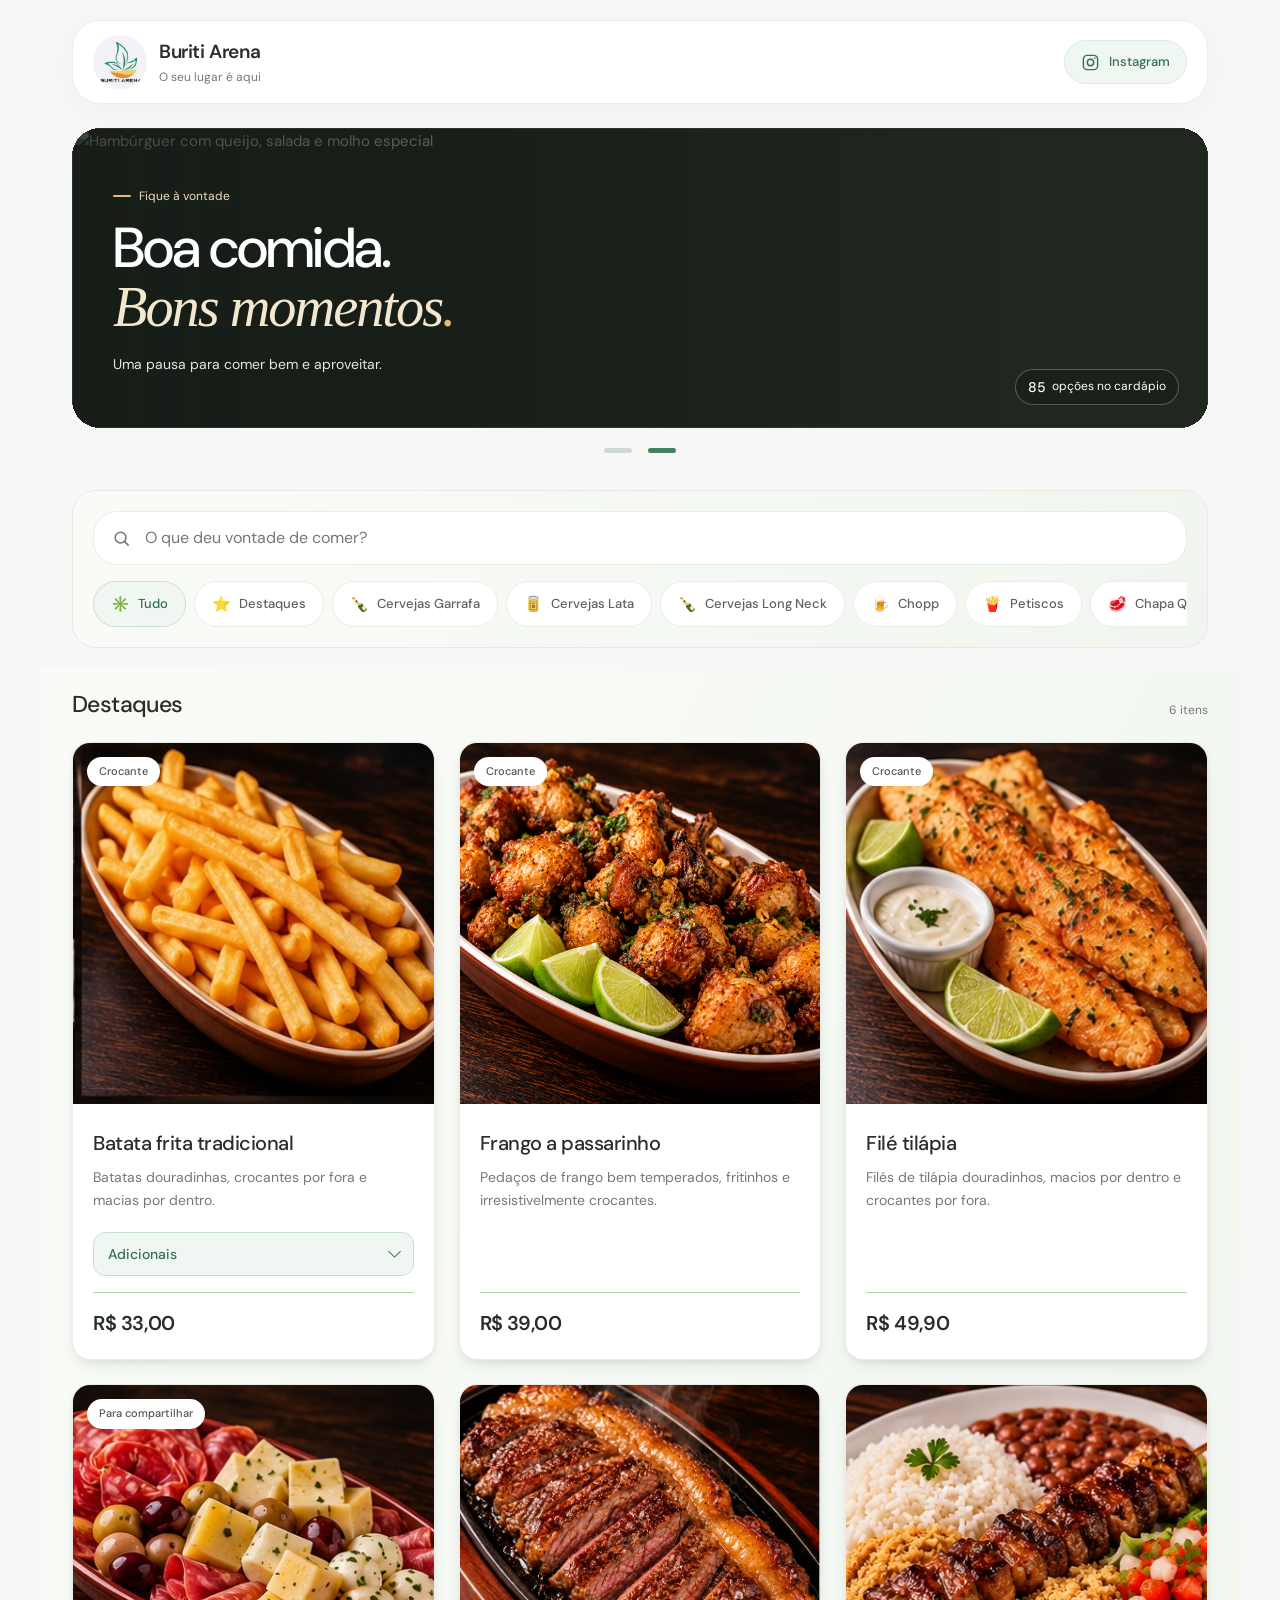
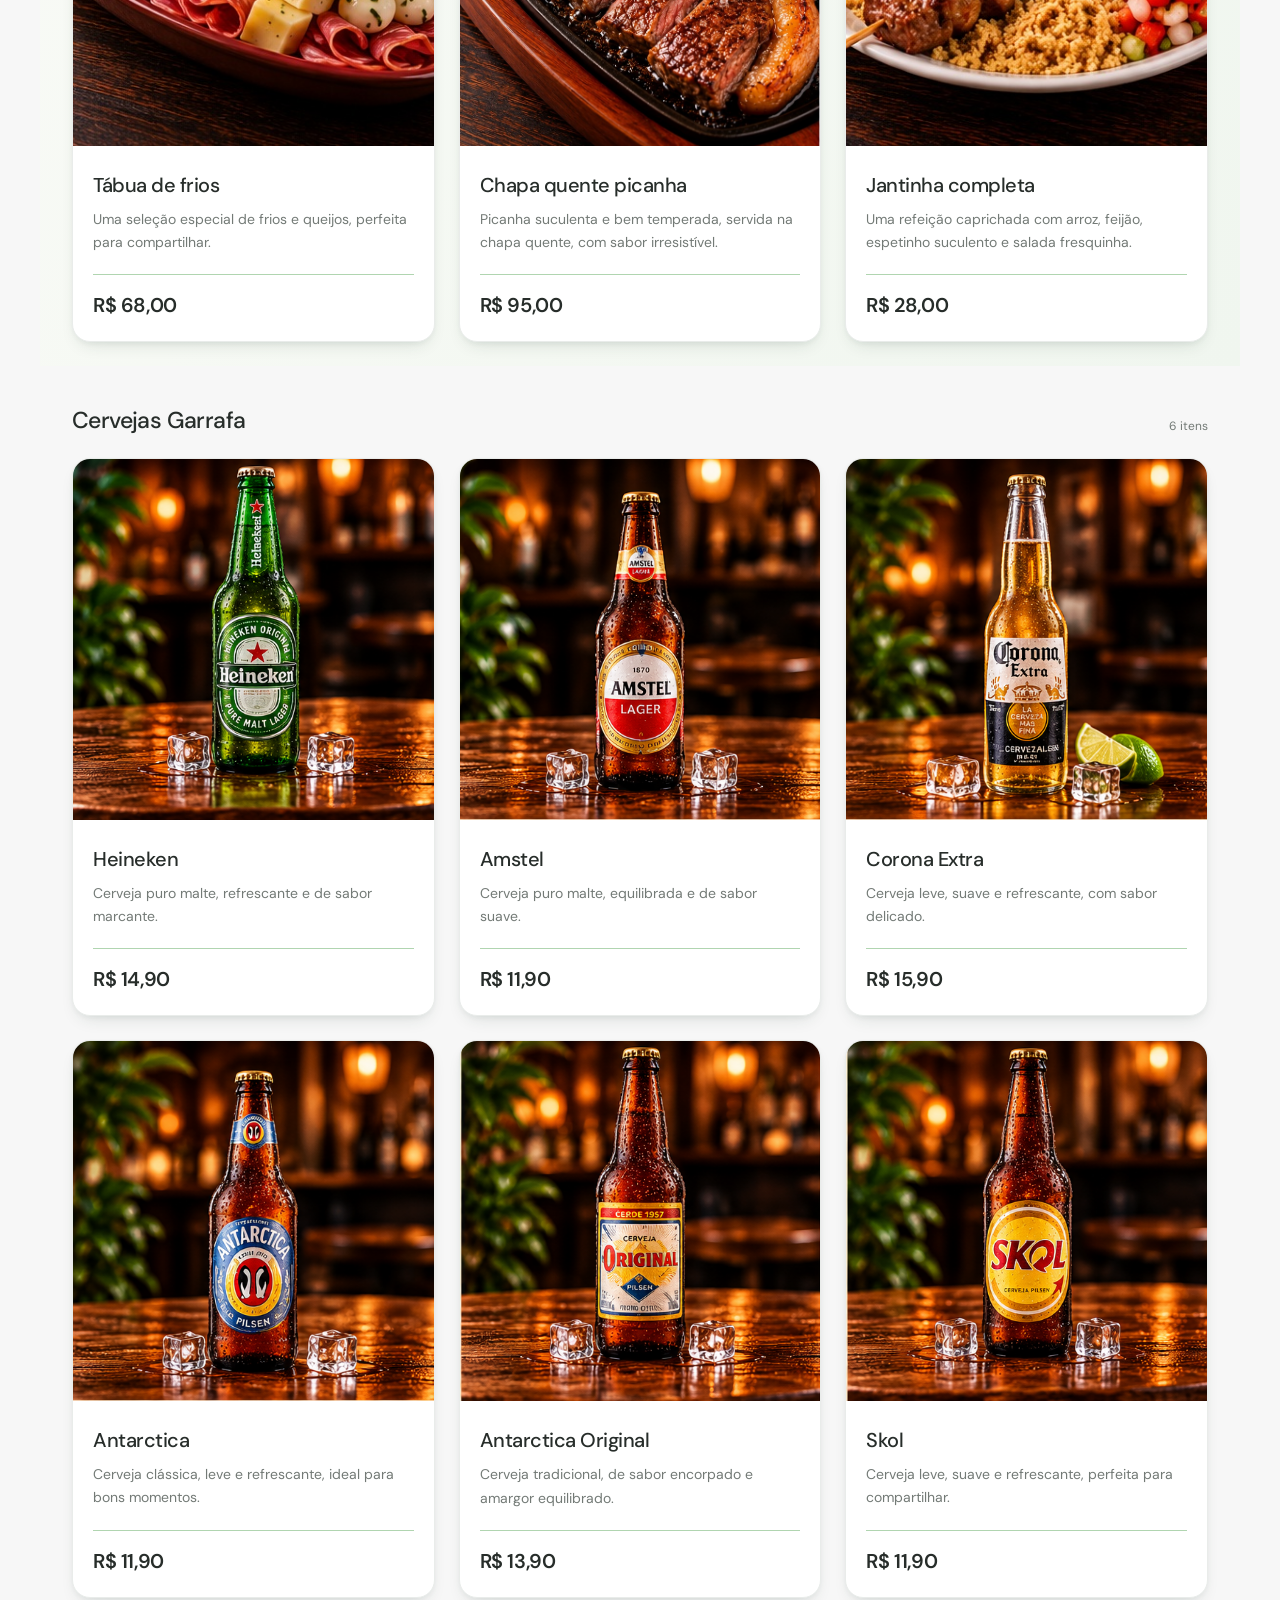
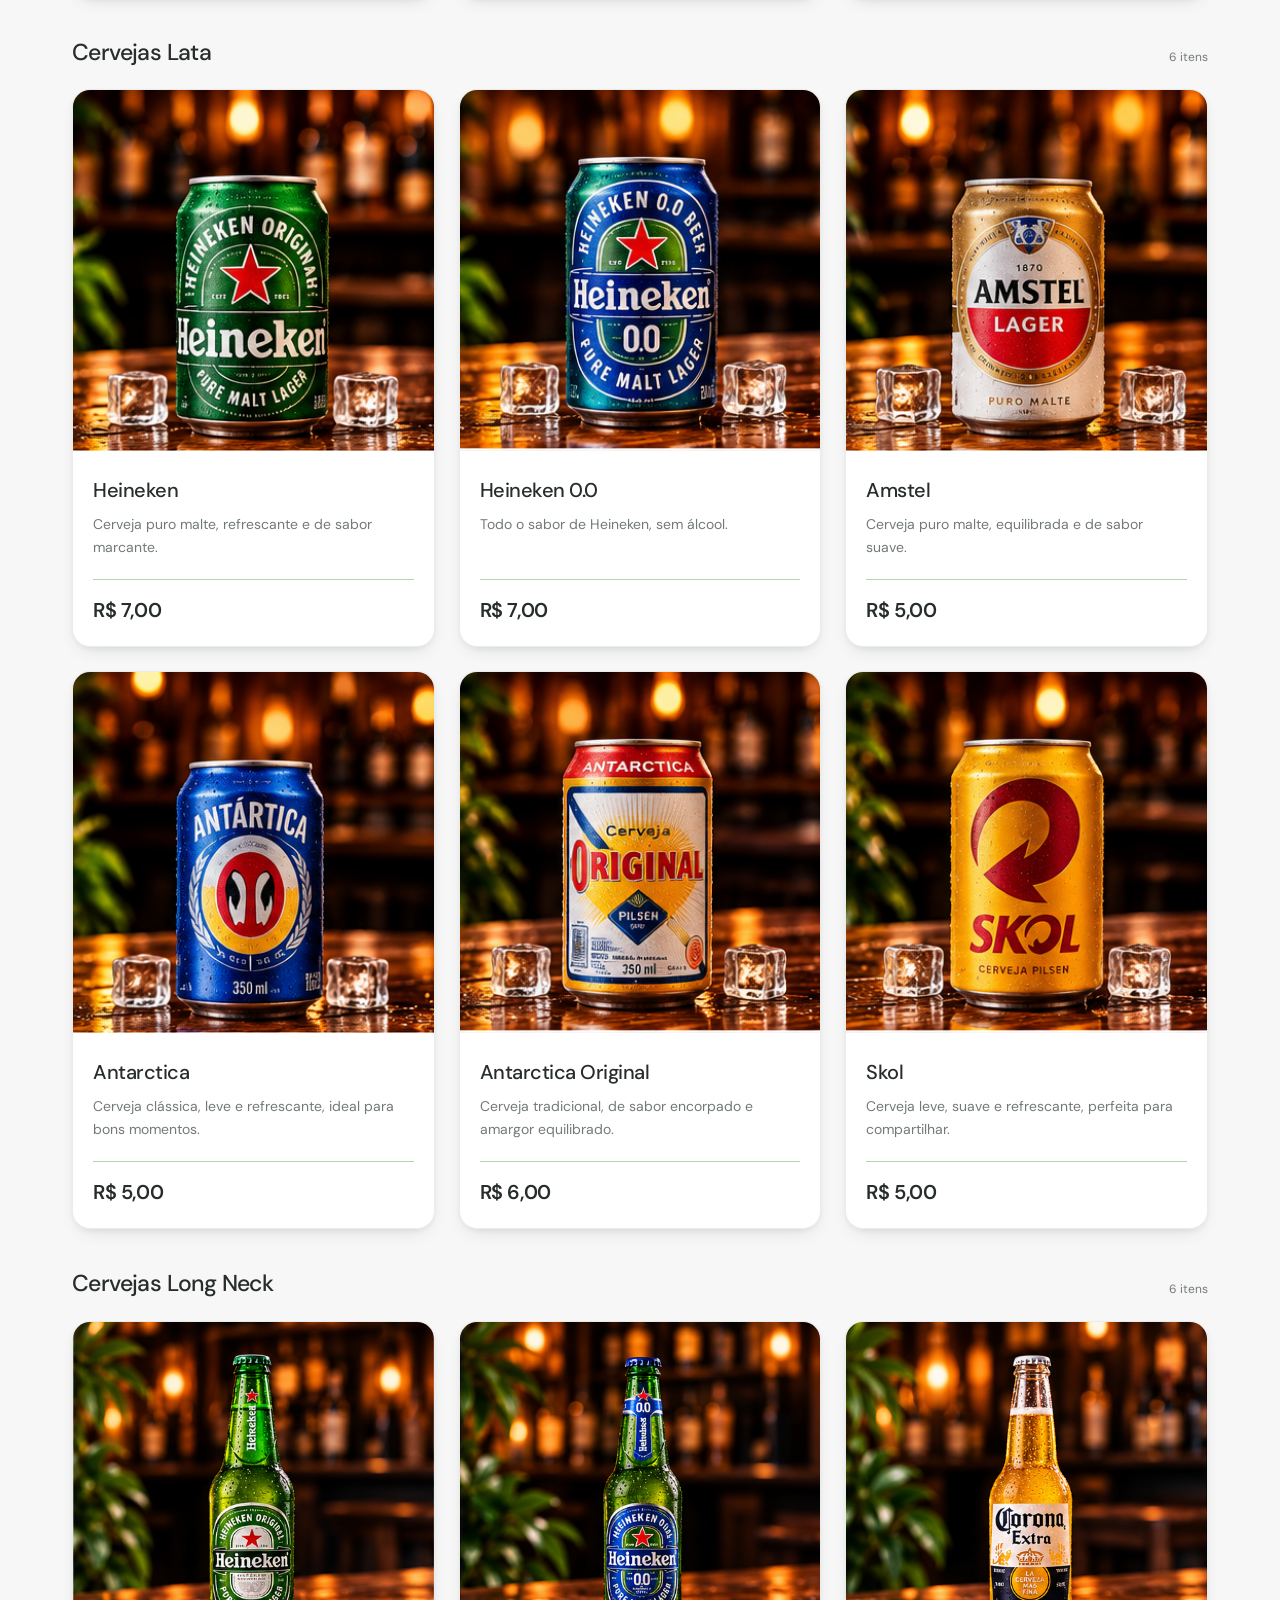
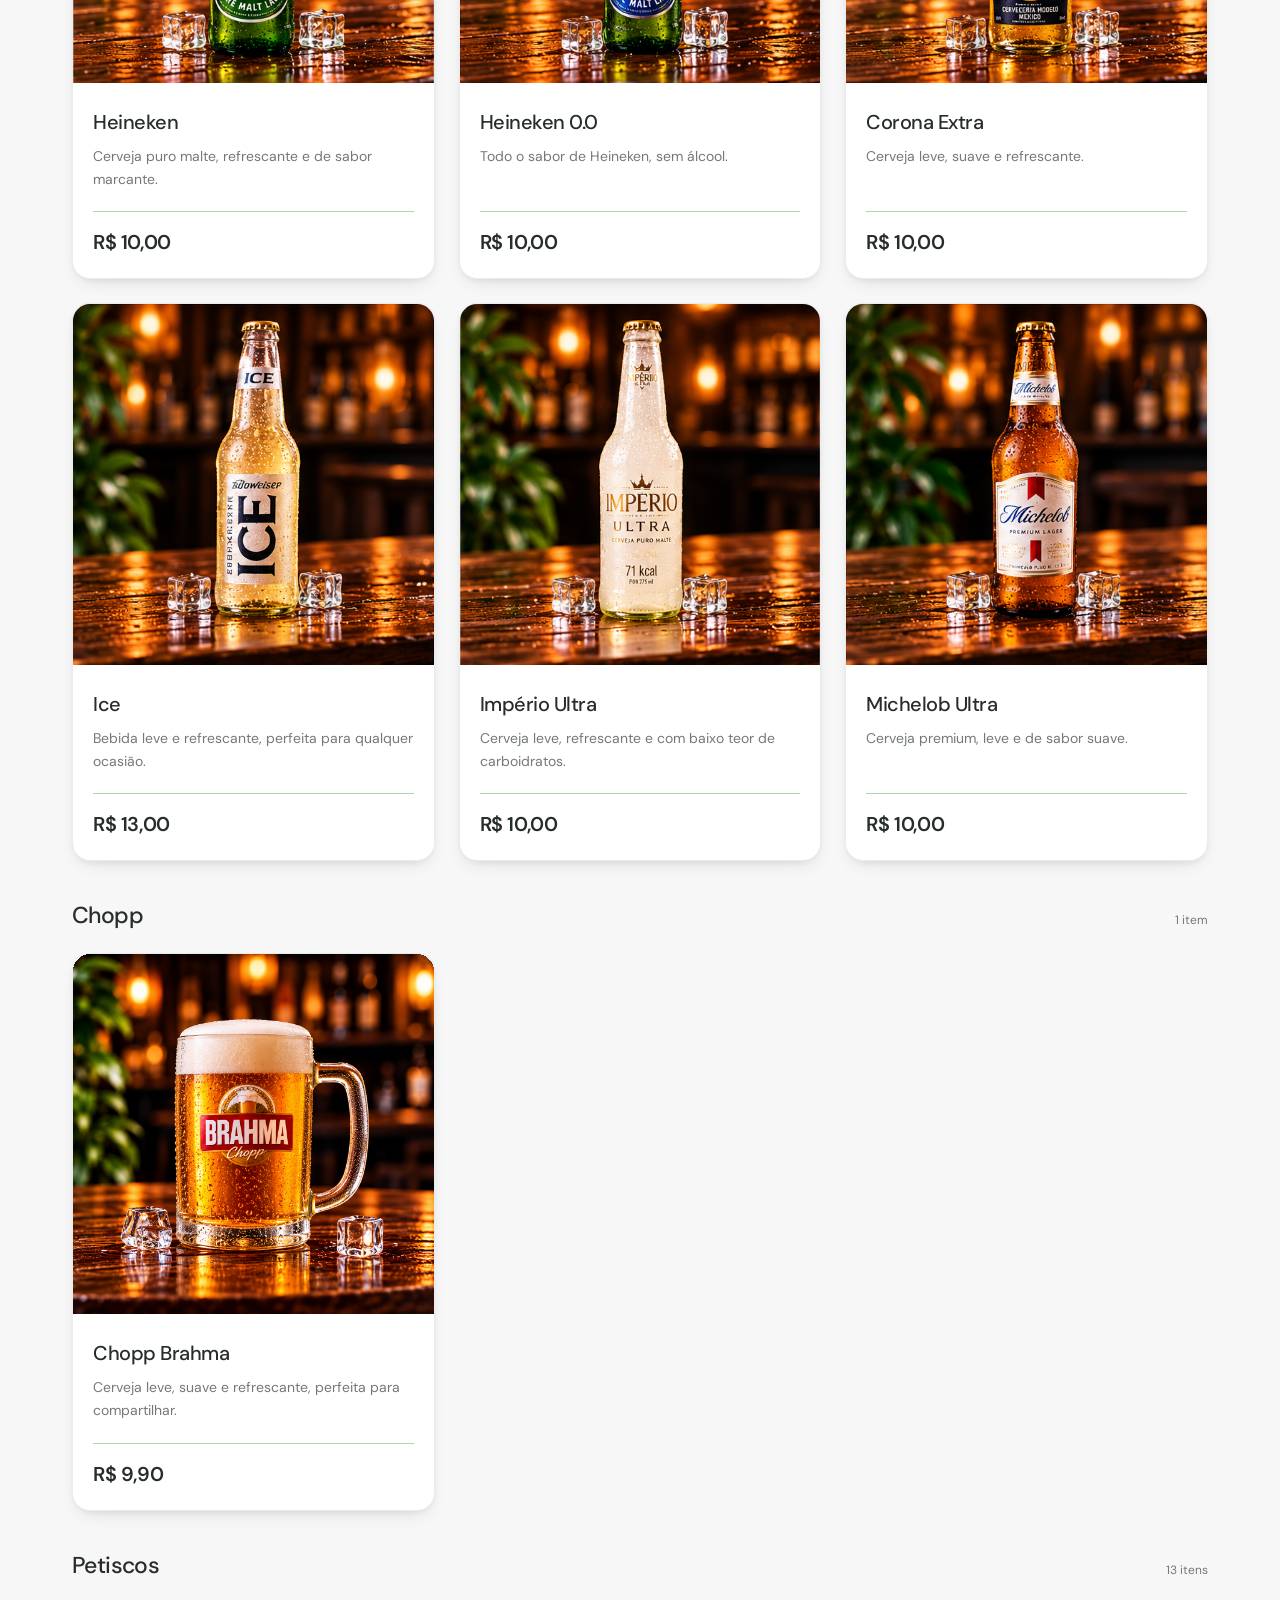
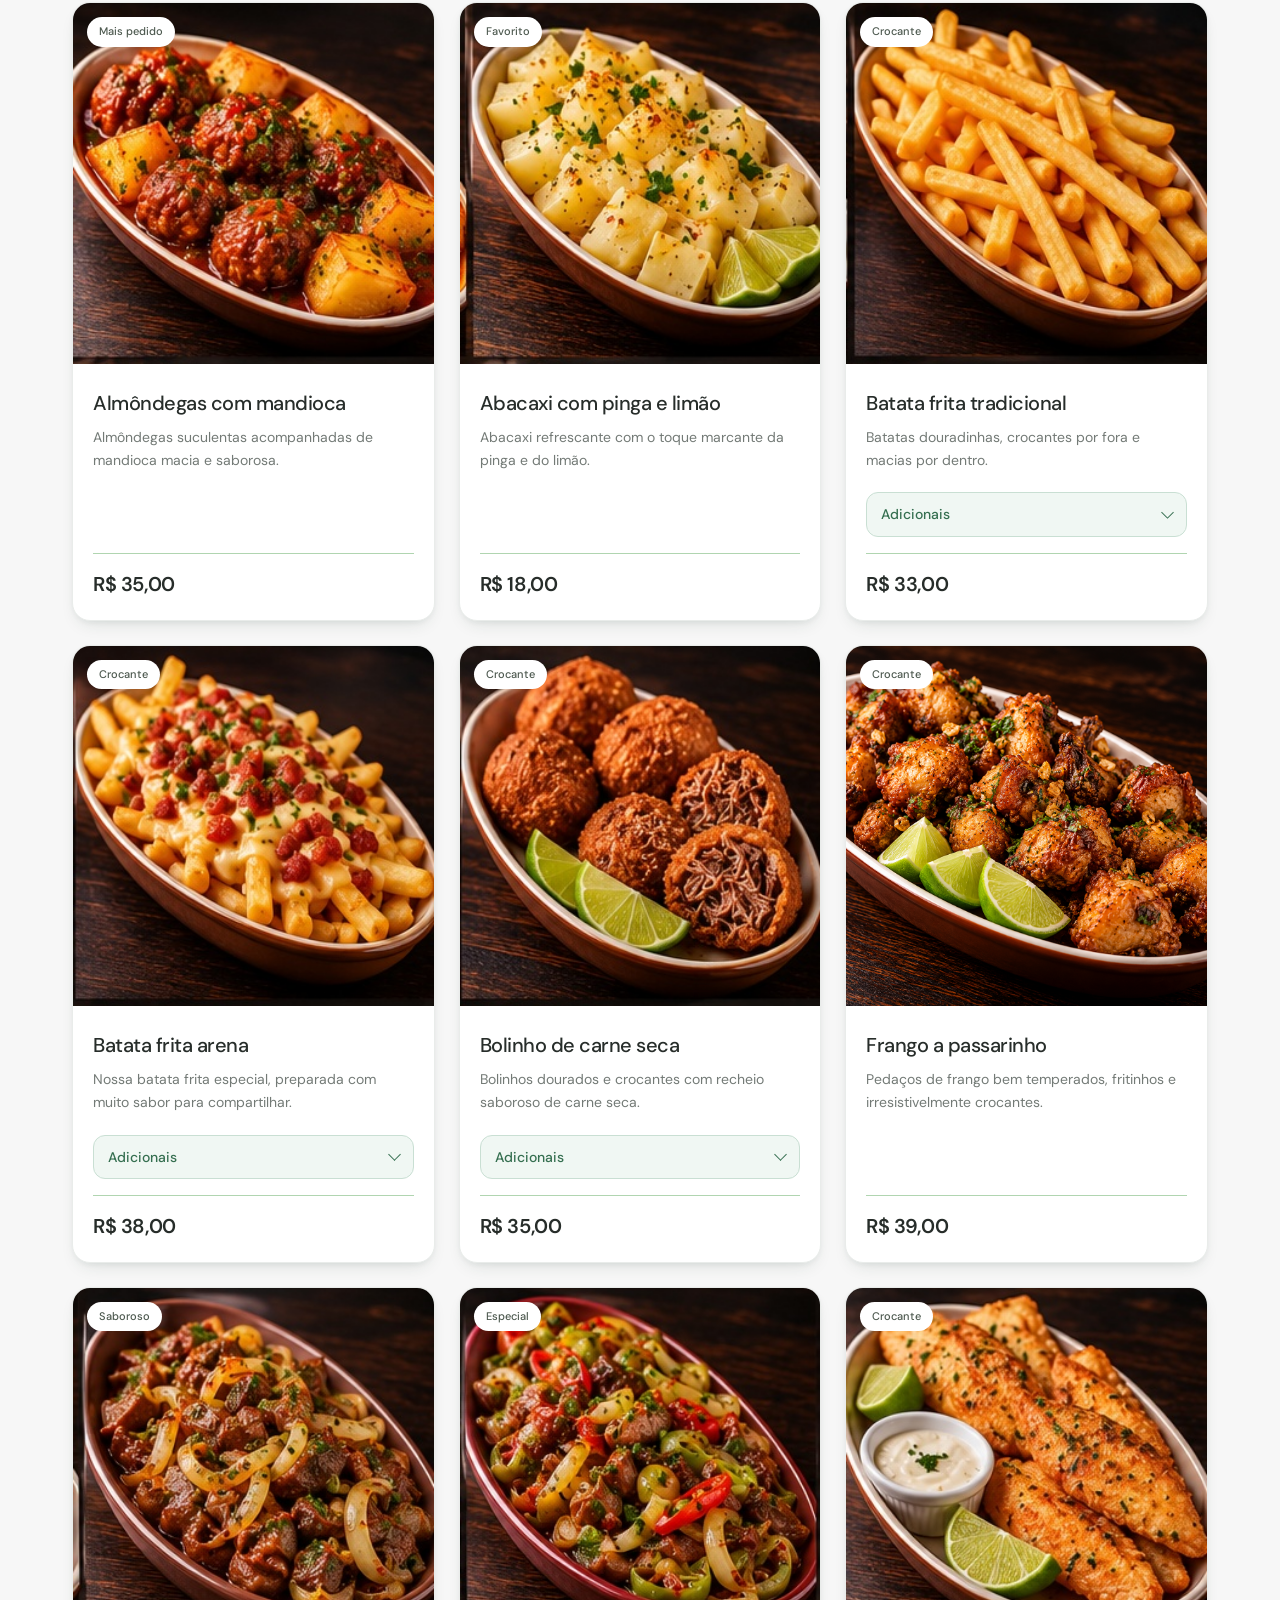
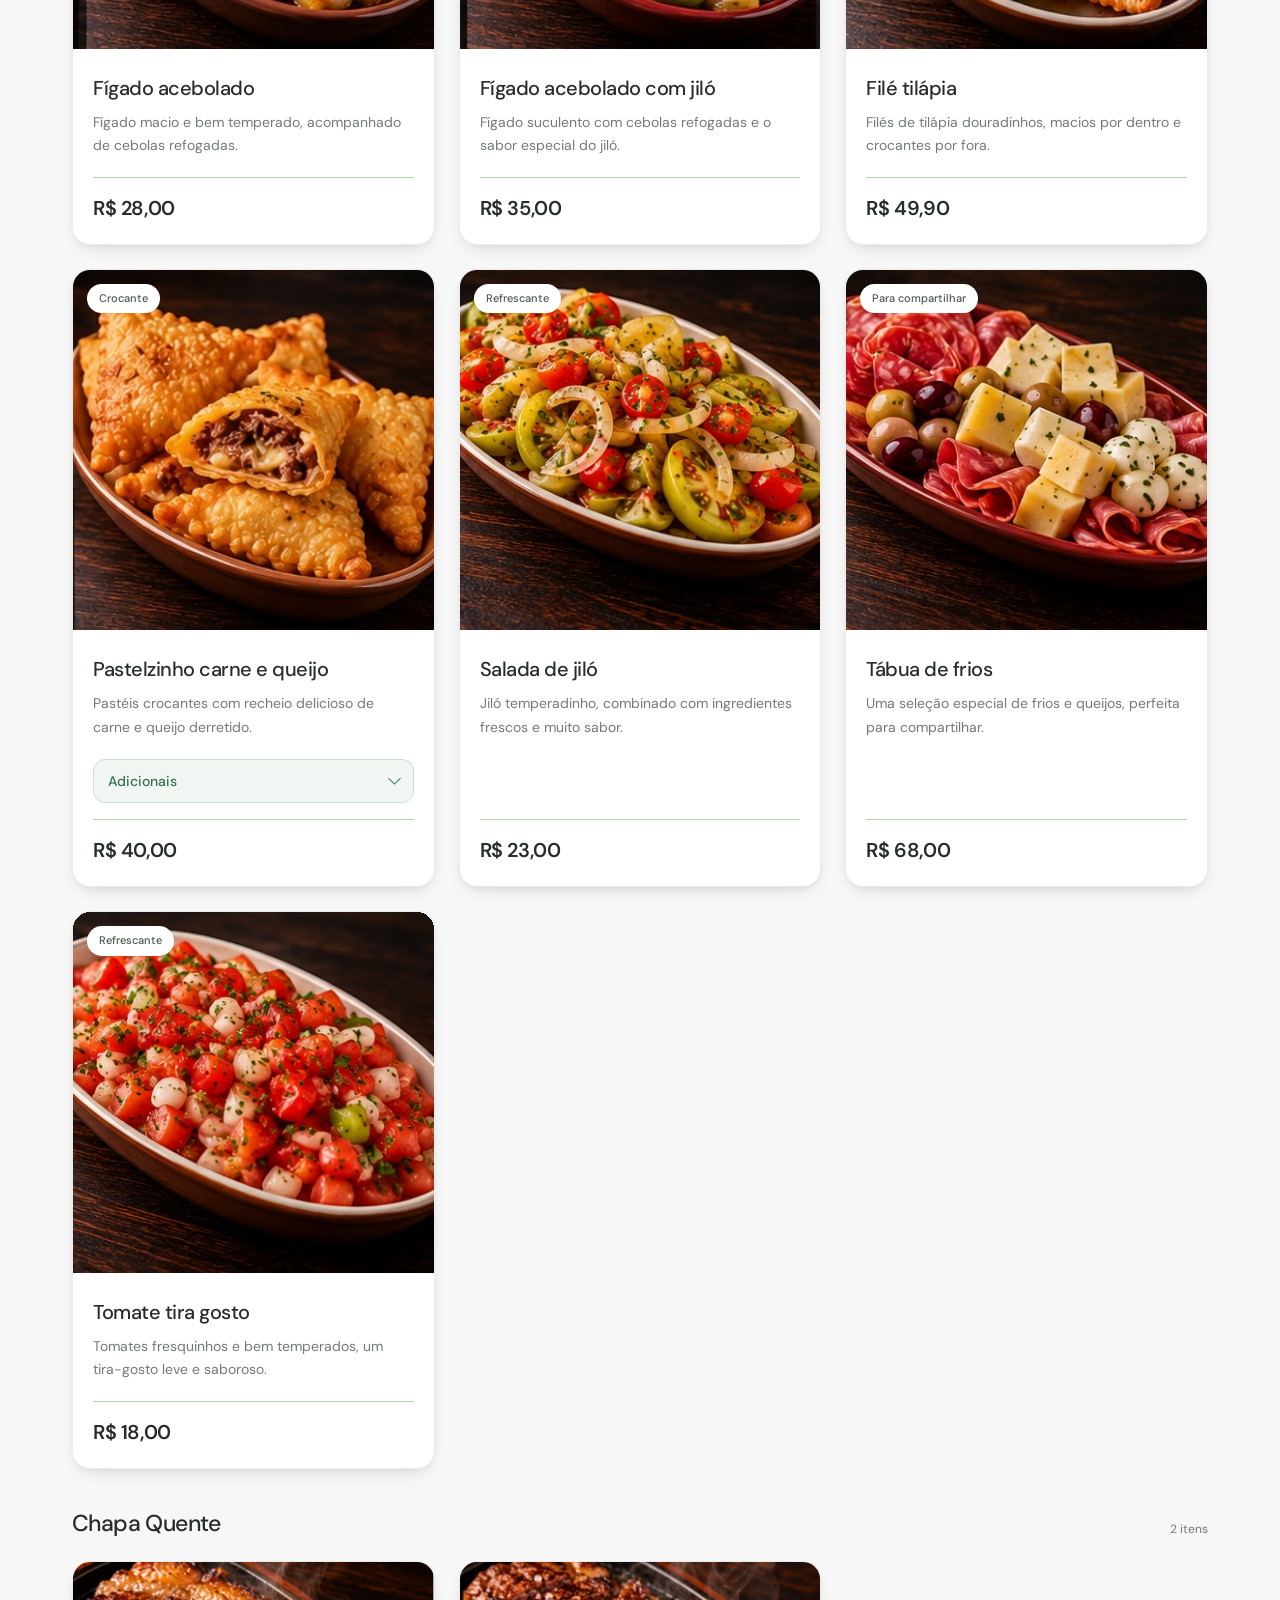
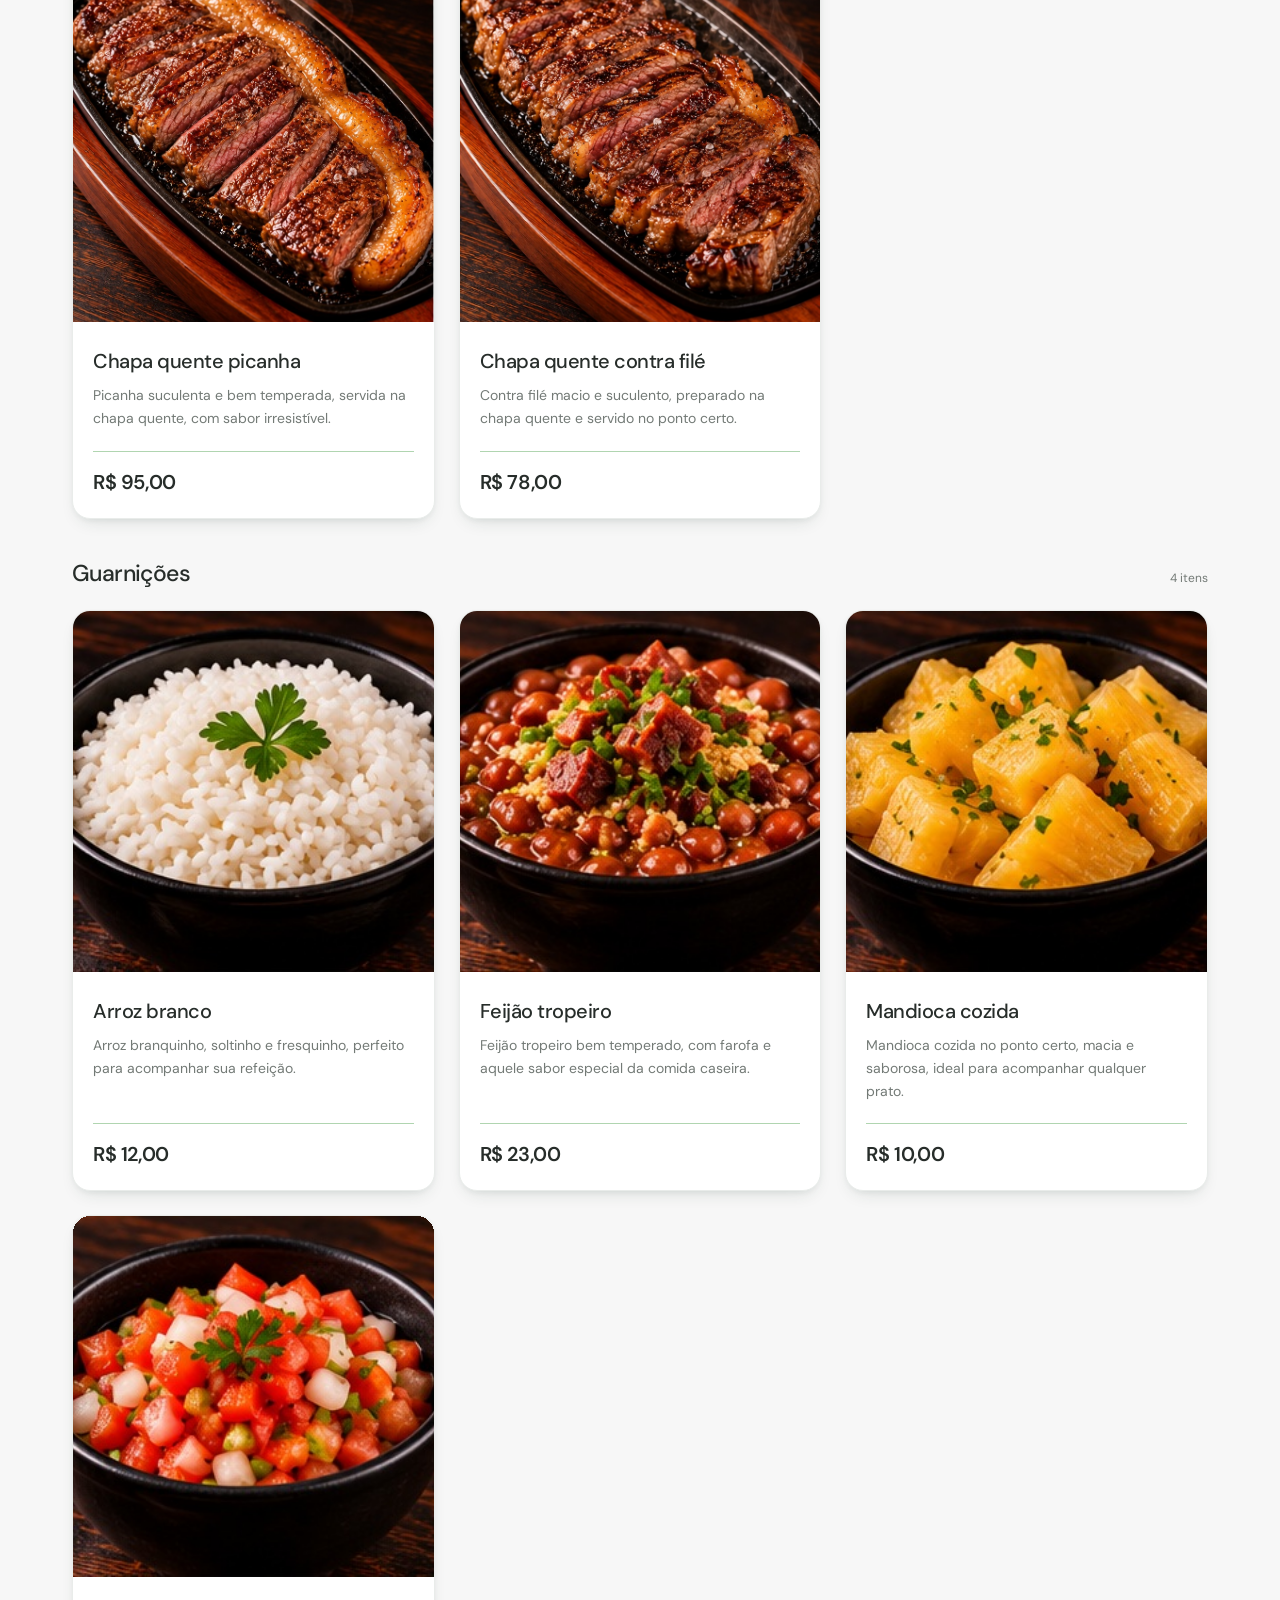
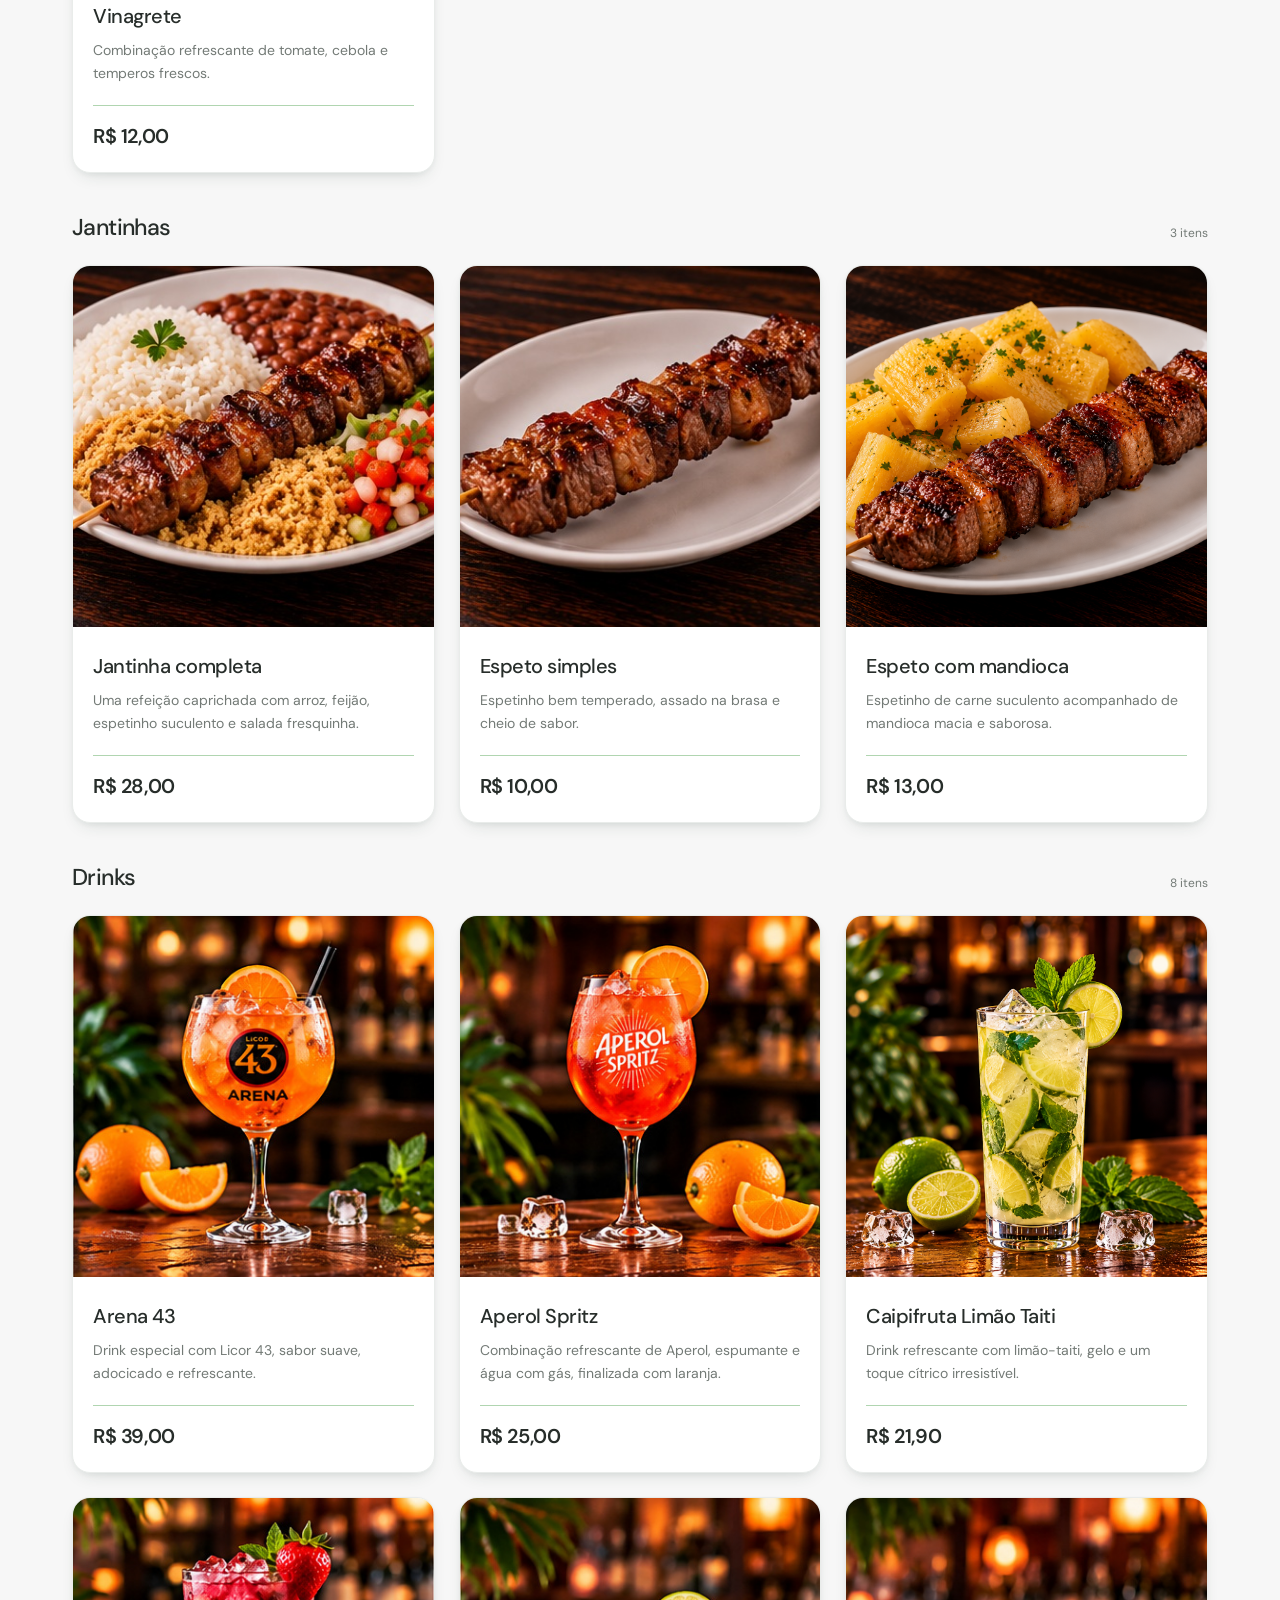
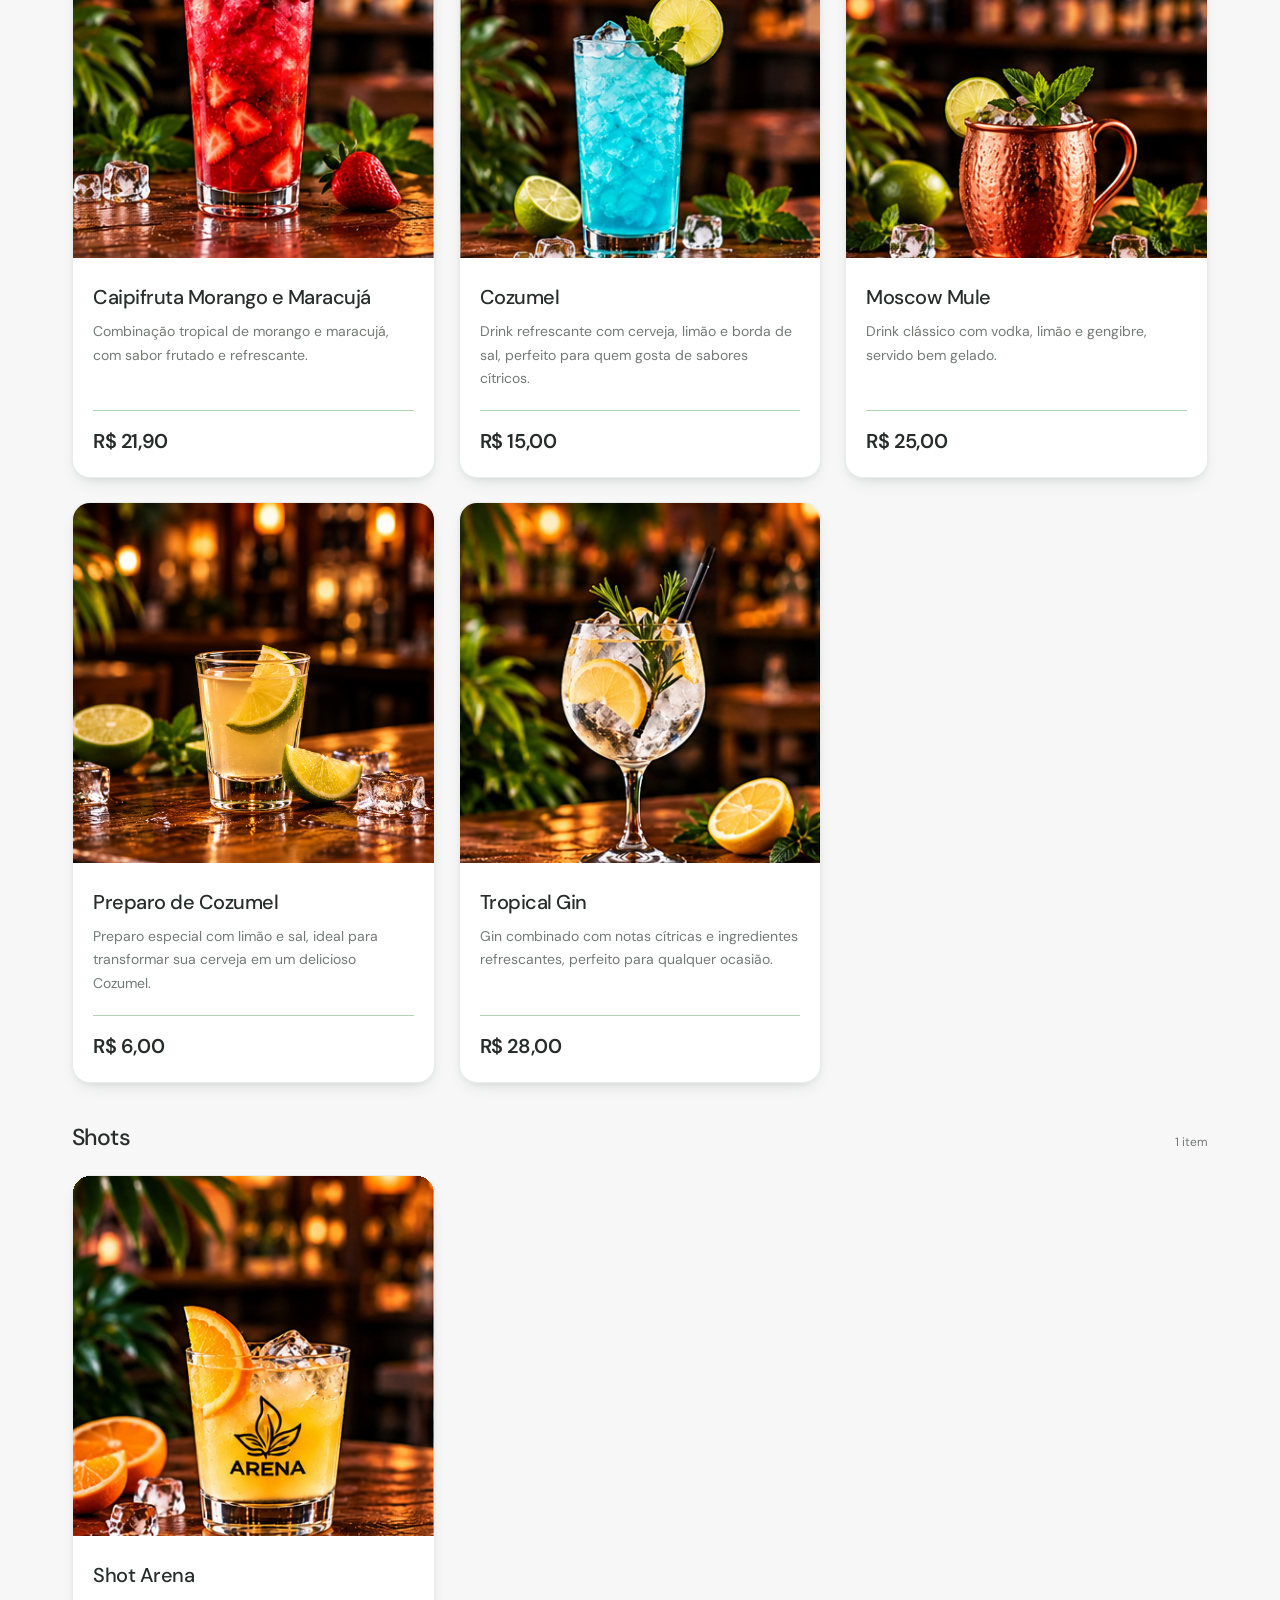
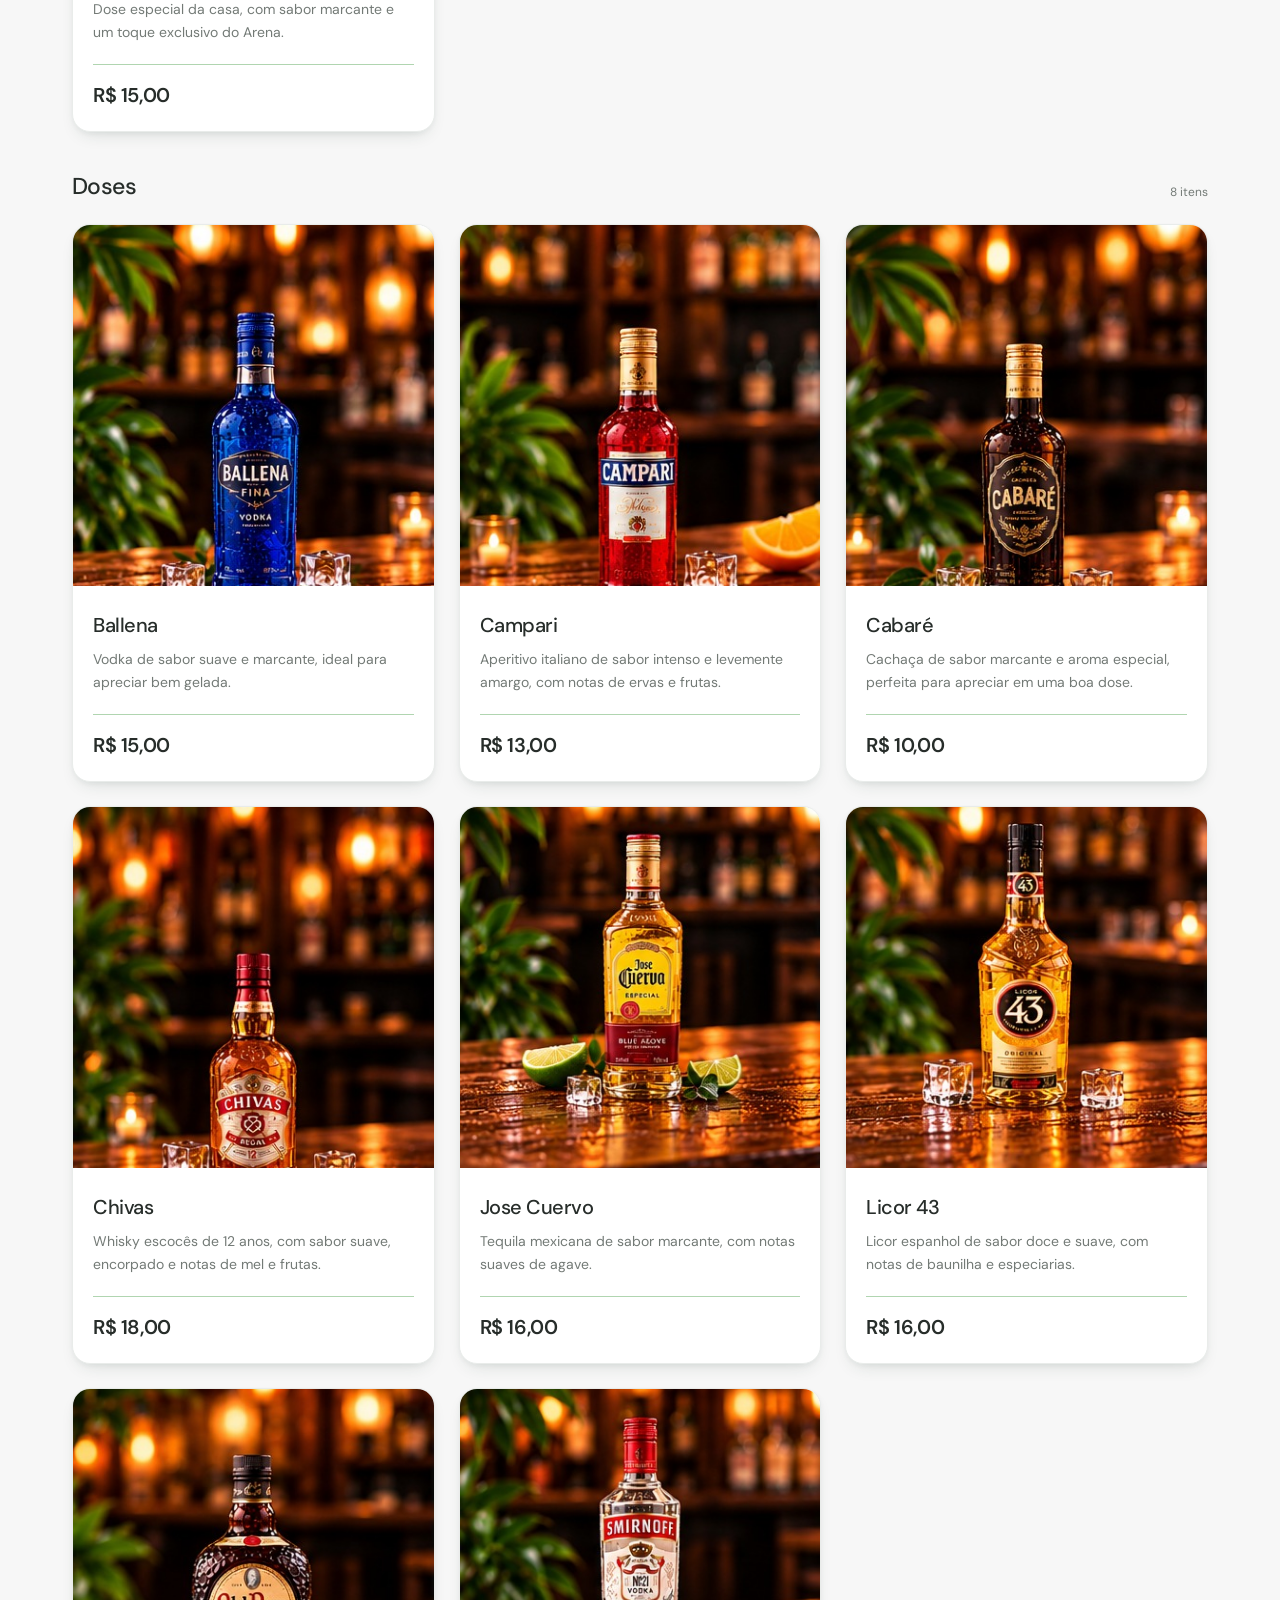
==== index.html @ 493fce7d "first commit" ====
<!doctype html>
<html lang="pt-BR">

<head>
  <meta charset="UTF-8" />
  <meta name="viewport" content="width=device-width, initial-scale=1, viewport-fit=cover" />
  <meta name="theme-color" content="#ffffff" />
  <meta name="description" content="Conheça o cardápio digital do Buriti Arena. Drinks, porções e muito mais." />
  <title>Cardápio | Buriti Arena</title>
  <link rel="preconnect" href="https://fonts.googleapis.com" />
  <link rel="preconnect" href="https://fonts.gstatic.com" crossorigin />
  <link href="https://fonts.googleapis.com/css2?family=DM+Sans:wght@400;500;600;700&display=swap" rel="stylesheet" />
  <link rel="stylesheet" href="style.css" />
  <script src="produtos.js" defer></script>
  <script src="banners.js" defer></script>
  <script src="script.js" defer></script>
</head>

<body>
  <header class="topbar">
    <a href="#inicio" class="brand" aria-label="Voltar ao início"><img src="logo.png"
        alt="Logo Buriti Arena" /><span><strong>Buriti Arena</strong><small>O seu lugar é aqui</small></span></a>
    <a class="insta-link" href="https://www.instagram.com/buritiarena/" target="_blank" rel="noopener noreferrer"
      aria-label="Instagram do Buriti Arena"><svg viewBox="0 0 24 24" fill="none" stroke="currentColor"
        stroke-width="1.8">
        <rect x="3" y="3" width="18" height="18" rx="5" />
        <circle cx="12" cy="12" r="4" />
        <circle cx="17.5" cy="6.5" r="1" fill="currentColor" stroke="none" />
      </svg><span>Instagram</span></a>
  </header>
  <main id="inicio">
    <section class="menu-section" id="cardapio" aria-label="Cardápio Buriti Arena">
      <div id="banner-carousel" aria-label="Banners do cardápio"></div>
      <div class="menu-controls">
        <div class="search-wrap"><svg viewBox="0 0 24 24" fill="none" stroke="currentColor" stroke-width="2">
            <circle cx="10.8" cy="10.8" r="6.8" />
            <path d="m16 16 5 5" />
          </svg><input id="search" type="search" placeholder="O que deu vontade de comer?" autocomplete="off"
            aria-label="Buscar produtos" /></div>
        <nav class="categories" id="categories" aria-label="Categorias do cardápio"></nav>
      </div>
      <p class="search-summary" id="search-summary" role="status" hidden></p>
      <div class="product-sections" id="products" aria-live="polite"></div>
      <div id="empty-state" class="empty-state" hidden>
        <h3>Nada por aqui...</h3>
        <p>Experimente outro termo ou escolha uma categoria diferente.</p><button id="reset-filters">Ver todo o
          cardápio</button>
      </div>
    </section>
  </main>
  <footer>
    <div class="footer-brand"><img src="logo.png" alt="" /><span>Buriti Arena<small>Buriti Alegre · GO</small></span>
    </div>
    <a class="footer-instagram" href="https://www.instagram.com/buritiarena/" target="_blank" rel="noopener noreferrer"
      aria-label="Siga o Buriti Arena no Instagram">
      <svg viewBox="0 0 24 24" fill="none" stroke="currentColor" stroke-width="1.8" aria-hidden="true">
        <rect x="3" y="3" width="18" height="18" rx="5" />
        <circle cx="12" cy="12" r="4" />
        <circle cx="17.5" cy="6.5" r="1" fill="currentColor" stroke="none" />
      </svg>
      Siga no Instagram <span aria-hidden="true">↗</span>
    </a>
    <div class="footer-credits">
      <span>© 2026 Buriti Arena. Todos os direitos reservados.</span>
      <span>Desenvolvido por <a href="https://www.instagram.com/andersonmends__/" target="_blank"
          rel="noopener noreferrer">Anderson Mendes de Souza</a>.</span>
    </div>
  </footer>
</body>

</html>
---- style.css ----
:root {
  --bg: #f7f7f7;
  --dark: #272d2a;
  --green: #40845f;
  --green-soft: #f0f7f3;
  --section-tint: linear-gradient(115deg, #fafbf7, #f0f6ef);
  --gold: #b08b45;
  --muted: #737a76;
  --border: #e9ecea;
}

* { box-sizing: border-box;   -webkit-tap-highlight-color: transparent; }
html { scroll-behavior: smooth; scroll-padding-top: 88px; }
body {
  margin: 0;
  background: var(--bg);
  color: var(--dark);
  font-family: 'DM Sans', sans-serif;
  font-size: 15px;
  line-height: 1.6;
  -webkit-font-smoothing: antialiased;
}
a { color: inherit; text-decoration: none; }
button, input { font: inherit; }
button { cursor: pointer; }
h1, h2, h3, p { margin-top: 0; }
a:focus-visible, button:focus-visible, .product-grid:focus-visible {
  outline: 2px solid var(--green);
  outline-offset: 4px;
}

.topbar {
  width: calc(100% - 64px);
  max-width: 1136px;
  min-height: 84px;
  margin: 20px auto 0;
  padding: 12px 20px;
  display: flex;
  align-items: center;
  justify-content: space-between;
  gap: 20px;
  border: 1px solid var(--border);
  border-radius: 28px;
  background: #fff;
  box-shadow: 0 8px 28px #24482e09;
  animation: welcome-enter .55s ease-out both;
}
.brand { display: flex; align-items: center; gap: 12px; }
.brand img { width: 54px; height: 54px; border-radius: 50%; }
.brand strong { display: block; font-size: 19px; font-weight: 600; letter-spacing: -.4px; }
.brand small { display: block; font-size: 12px; color: var(--muted); }
.insta-link {
  display: inline-flex;
  justify-content: center;
  align-items: center;
  gap: 9px;
  min-height: 44px;
  padding: 10px 16px;
  border: 1px solid #deeadf;
  border-radius: 24px;
  background: var(--green-soft);
  color: #356f50;
  font-size: 13px;
  font-weight: 500;
  transition: background .2s, transform .2s;
}
.insta-link:hover { background: #e5efe7; transform: translateY(-1px); }
.insta-link:active { transform: scale(.96); }
.insta-link svg { width: 19px; height: 19px; }

.menu-section { max-width: 1200px; margin: auto; padding: 24px 32px 64px; }
.banner-viewport { overflow: hidden; border-radius: 28px; touch-action: pan-y pinch-zoom; }
.banner-viewport--draggable { cursor: grab; user-select: none; -webkit-user-select: none; }
.banner-viewport--draggable:active { cursor: grabbing; }
.banner-track { display: grid; grid-auto-flow: column; grid-auto-columns: 100%; transition: transform .6s ease; }
.banner-controls { display: flex; justify-content: center; align-items: center; gap: 4px; padding-top: 6px; }
.banner-dot { display: grid; place-items: center; width: 40px; height: 32px; padding: 0; border: 0; background: transparent; }
.banner-dot::before { content: ''; width: 28px; height: 5px; border-radius: 999px; background: #cfd8d2; }
.banner-dot[aria-pressed="true"]::before { background: var(--green); }
.section-head {
  position: relative;
  isolation: isolate;
  overflow: hidden;
  display: flex;
  min-width: 0;
  align-items: center;
  min-height: 300px;
  padding: 36px 40px;
  border: 1px solid #29342b;
  background: #20271f;
  color: #fff;
}
.section-head--with-text::after { content: ''; position: absolute; inset: 0; background: linear-gradient(90deg, #151b16cc 0%, #151b16b3 32%, #151b164d 58%, #151b1600 82%); pointer-events: none; }
.welcome-photo { position: absolute; top: 0; right: 0; width: 100%; height: 100%; object-fit: cover; object-position: center 43%; animation: photo-enter .9s ease-out both; }
.section-head--image-only { padding: 0; border-color: transparent; background: #140c04; }
.section-head--image-only .welcome-photo { width: 100%; object-fit: contain; object-position: center; animation: none; }
@media (min-width: 621px) {
  .section-head--image-only.section-head--responsive-image .welcome-photo { object-fit: cover; object-position: left center; }
}
.welcome-copy { position: relative; z-index: 1; max-width: 640px; animation: welcome-enter .65s .08s ease-out both; }
.section-kicker { display: inline-flex; align-items: center; gap: 8px; font-size: 12px; color: #f0dfbd; margin-bottom: 12px; }
.section-kicker::before { content: ''; width: 18px; height: 2px; border-radius: 2px; background: #dfbd72; }
.section-head .banner-title {
  font-size: clamp(38px, 4.4vw, 58px);
  font-weight: 500;
  line-height: 1.05;
  letter-spacing: -1.8px;
  margin-bottom: 16px;
}
.section-head .banner-title em { color: #f3e7cf; font-family: Georgia, 'Times New Roman', serif; font-weight: 400; letter-spacing: -2px; }
.welcome-period { color: #dfbd72; }
.section-head p { max-width: 380px; color: #e5e7e1; font-size: 14px; margin-bottom: 0; }
.menu-count { position: absolute; z-index: 1; right: 28px; bottom: 22px; display: flex; align-items: center; gap: 6px; padding: 6px 12px; border: 1px solid #ffffff40; border-radius: 20px; background: #182019b3; color: #fff; font-size: 12px; white-space: nowrap; }
.menu-count strong { color: #fff; font-size: 14px; font-weight: 500; }
@keyframes welcome-enter {
  from { opacity: 0; transform: translateY(8px); }
  to { opacity: 1; transform: translateY(0); }
}
@keyframes photo-enter {
  from { opacity: 0; transform: scale(1.035); }
  to { opacity: 1; transform: scale(1); }
}
.menu-controls { position: sticky; top: 8px; z-index: 4; margin-top: 24px; padding: 20px; border: 1px solid #e3ebe1; border-radius: 24px; background: var(--section-tint); }
.search-wrap {
  display: flex;
  align-items: center;
  gap: 12px;
  min-height: 54px;
  padding: 0 18px;
  margin-top: 0;
  border: 1px solid var(--border);
  border-radius: 24px;
  background: #fff;
  transition: border-color .2s, box-shadow .2s;
}
.search-wrap:focus-within { border-color: var(--green); box-shadow: 0 0 0 4px var(--green-soft); }
.search-wrap svg { width: 19px; height: 19px; flex: none; color: var(--muted); }
.search-wrap input {
  width: 100%;
  min-width: 0;
  min-height: 52px;
  border: 0;
  outline: 0;
  background: transparent;
  color: var(--dark);
  font-size: 16px;
}
.search-wrap input::placeholder { color: var(--muted); }
.categories {
  display: flex;
  gap: 8px;
  overflow-x: auto;
  padding: 16px 0 0;
  scrollbar-width: none;
}
.categories::-webkit-scrollbar { display: none; }
.category-chip {
  display: flex;
  align-items: center;
  gap: 8px;
  flex: none;
  min-height: 44px;
  padding: 10px 17px;
  border: 1px solid var(--border);
  border-radius: 24px;
  background: #fff;
  color: #5b645e;
  white-space: nowrap;
  font-size: 13px;
  font-weight: 500;
}
.category-chip span { font-size: 15px; }
.category-chip:hover { border-color: #b7d6c6; }
.category-chip.active { background: var(--green-soft); color: #356f50; border-color: #c9dfd3; }
.search-summary { margin: 12px 0 0; color: var(--muted); font-size: 13px; }
.product-sections { display: grid; gap: 40px; margin-top: 18px; }
.product-sections:empty { display: none; }
.product-section { min-width: 0; }
.product-section[data-category="destaques"] { margin: 0 -32px; padding: 24px 32px; background: var(--section-tint); }
.category-heading {
  display: flex;
  align-items: end;
  justify-content: space-between;
  gap: 16px;
  margin: 0 0 22px;
}
.category-heading h2 { font-size: 23px; font-weight: 500; letter-spacing: -.6px; line-height: 1.3; margin: 0; }
.results-count { color: var(--muted); font-size: 12px; white-space: nowrap; }
.carousel-hint { display: none; }
.product-grid { display: grid; grid-template-columns: repeat(3, minmax(0, 1fr)); gap: 24px; }
.product-card {
  min-width: 0;
  display: flex;
  flex-direction: column;
  background: #fff;
  border: 1px solid var(--border);
  border-radius: 18px;
  overflow: hidden;
  box-shadow: 0 2px 5px #203c2a0a, 0 8px 18px -8px #203c2a2e;
  transition: transform .2s ease, box-shadow .2s ease;
}
@media (hover: hover) and (pointer: fine) {
  .product-card:hover { transform: translateY(-3px); box-shadow: 0 4px 8px #203c2a0d, 0 12px 24px -10px #203c2a38; }
}
.product-image { position: relative; aspect-ratio: 3 / 3; overflow: hidden; background: #f4f5f3; }
.product-image img { display: block; width: 100%; height: 100%; object-fit: cover; }
.product-section[data-category="cervejas"] .product-image { background: #fff; }
.product-section[data-category="cervejas"] .product-image img { object-fit: contain; padding: 16px; }
.product-image.image-fallback::after {
  content: 'Buriti Arena';
  position: absolute;
  inset: 0;
  display: grid;
  place-items: center;
  color: var(--muted);
  font-size: 20px;
  font-weight: 500;
}
.product-badge {
  position: absolute;
  left: 14px;
  top: 14px;
  padding: 6px 12px;
  border-radius: 20px;
  background: #fff;
  color: #4d594f;
  font-size: 11px;
  font-weight: 500;
  text-transform: lowercase;
}
.product-badge::first-letter { text-transform: uppercase; }
.product-info { flex: 1; display: flex; flex-direction: column; padding: 20px; }
.product-category { color: var(--muted); font-size: 12px; font-weight: 400; }
.product-decoration, .product-mark { display: none; }
.product-info h3 { font-size: 20px; font-weight: 500; letter-spacing: -.5px; line-height: 1.35; margin: 6px 0 9px; }
.product-info p { flex: 1; color: var(--muted); font-size: 14px; line-height: 1.65; margin-bottom: 20px; }
.product-additionals { margin-bottom: 16px; font-size: 14px; }
.product-additionals summary {
  display: flex;
  align-items: center;
  justify-content: space-between;
  gap: 12px;
  min-height: 44px;
  padding: 10px 14px;
  border: 1px solid #c9dfd3;
  border-radius: 12px;
  background: var(--green-soft);
  color: #356f50;
  font-weight: 500;
  list-style: none;
  cursor: pointer;
}
.product-additionals summary::-webkit-details-marker { display: none; }
.product-additionals summary::after {
  content: '';
  width: 8px;
  height: 8px;
  flex: none;
  border-right: 1.5px solid currentColor;
  border-bottom: 1.5px solid currentColor;
  transform: translateY(-2px) rotate(45deg);
}
.product-additionals[open] summary::after { transform: translateY(2px) rotate(225deg); }
.product-additionals summary:focus-visible { outline: 2px solid var(--green); outline-offset: 4px; }
.product-additional { display: flex; align-items: baseline; justify-content: space-between; gap: 12px; padding: 12px 14px 0; }
.product-additional span { min-width: 0; overflow-wrap: anywhere; }
.product-additional strong { flex: none; font-weight: 500; white-space: nowrap; }
.product-bottom { border-top: 1px solid #12801255; padding-top: 14px; }
.product-bottom strong { color: var(--dark); font-size: 20px; font-weight: 600; letter-spacing: -.4px; }
.product-grid:empty { display: none; }
.empty-state { padding: 48px 16px; text-align: center; }
.empty-state[hidden] { display: none; }
.empty-state h3 { font-size: 24px; font-weight: 500; margin-bottom: 8px; }
.empty-state p { color: var(--muted); font-size: 14px; }
.empty-state button {
  min-height: 44px;
  padding: 12px 22px;
  border: 1px solid #c9dfd3;
  border-radius: 24px;
  background: var(--green-soft);
  color: #356f50;
  font-size: 14px;
  font-weight: 500;
}
footer {
  max-width: 1200px;
  margin: auto;
  padding: 44px 32px 26px;
  display: flex;
  flex-direction: column;
  align-items: center;
  gap: 24px;
  border-top: 1px solid var(--border);
  background: #fafbf9;
  text-align: center;
}
.footer-brand { display: flex; flex-direction: column; align-items: center; gap: 12px; font-size: 21px; font-weight: 500; letter-spacing: -.4px; }
.footer-brand img { width: 68px; height: 68px; border-radius: 50%; }
.footer-brand small { display: block; margin-top: 4px; color: var(--muted); font-size: 12px; font-weight: 400; letter-spacing: 0; }
.footer-instagram {
  display: inline-flex;
  align-items: center;
  justify-content: center;
  gap: 10px;
  min-height: 48px;
  padding: 12px 22px;
  border: 1px solid transparent;
  border-radius: 28px;
  background: #356f50;
  color: #fff;
  font-size: 13px;
  font-weight: 500;
}
.footer-instagram svg { width: 19px; height: 19px; flex: none; }
.footer-instagram span { font-size: 18px; line-height: 1; }
.footer-instagram:hover { background: #2d6044; }
.footer-credits {
  width: 100%;
  display: flex;
  flex-direction: column;
  align-items: center;
  gap: 6px;
  padding-top: 24px;
  border-top: 1px solid var(--border);
  color: var(--muted);
  font-size: 12px;
}
.footer-credits a { color: var(--dark); font-weight: 500; text-decoration: underline; text-underline-offset: 3px; }
.footer-credits a:hover { color: var(--green); }

@media (max-width: 900px) {
  .product-grid { grid-template-columns: repeat(2, minmax(0, 1fr)); gap: 20px; }
}

@media (max-width: 620px) {
  .topbar { width: calc(100% - 32px); min-height: 72px; margin-top: 14px; padding: 12px 14px; gap: 12px; border-radius: 26px; }
  .brand { gap: 10px; }
  .brand img { width: 44px; height: 44px; }
  .brand strong { font-size: 17px; }
  .brand small { font-size: 11px; }
  .insta-link { width: 44px; padding: 11px; }
  .insta-link span { display: none; }
  .menu-section { padding: 20px 20px 36px; }
  .banner-viewport { border-radius: 24px; }
  .section-head { min-height: 260px; padding: 24px 22px; align-items: flex-end; }
  .section-head--image-only { padding: 0; }
  .section-head--with-text::after { background: linear-gradient(0deg, #151b16d9, #151b1680 55%, #151b1600); }
  .welcome-photo { width: 100%; object-position: center 42%; }
  .section-head .banner-title { font-size: clamp(30px, 8.6vw, 38px); letter-spacing: -1px; margin-bottom: 10px; }
  .section-head .banner-title em { letter-spacing: -1.2px; }
  .section-head p { font-size: 13px; }
  .section-kicker { font-size: 11px; margin-bottom: 10px; }
  .menu-count { display: none; }
  .menu-controls { margin-top: 20px; padding: 14px; border-radius: 24px; }
  .search-wrap { margin-top: 0; padding: 0 14px; }
  .categories { padding: 14px 0 0; }
  .category-chip { padding: 10px 15px; }
  .product-sections { gap: 32px; margin-top: 12px; }
  .product-section[data-category="destaques"] { margin: 0 -20px; padding: 24px 20px; }
  .category-heading { margin: 0 0 14px; }
  .category-heading h2 { font-size: 22px; }
  .carousel-hint { display: flex; justify-content: space-between; align-items: center; gap: 12px; color: var(--muted); font-size: 12px; margin-bottom: 12px; }
  .carousel-hint span { font-size: 18px; }
  .product-grid {
    grid-template-columns: none;
    grid-auto-flow: column;
    grid-auto-columns: 100%;
    gap: 40px;
    overflow-x: auto;
    scroll-snap-type: x mandatory;
    overscroll-behavior-x: contain;
    margin: -16px -20px -20px;
    padding: 16px 20px 36px;
    scroll-padding-inline: 20px;
    scrollbar-width: thin;
    scrollbar-color: #cfd8d2 transparent;
  }
  .product-card { scroll-snap-align: start; scroll-snap-stop: always; }
  .product-grid::-webkit-scrollbar { height: 4px; }
  .product-grid::-webkit-scrollbar-thumb { background: #cfd8d2; border-radius: 4px; }
  .product-grid::-webkit-scrollbar-track { background: transparent; }
  .product-info { padding: 20px; }
  footer { padding: 32px 20px 24px; gap: 22px; }
}

@media (prefers-reduced-motion: reduce) {
  html { scroll-behavior: auto; }
  .topbar, .welcome-copy, .welcome-photo { animation: none; }
  .insta-link, .search-wrap, .product-card, .banner-track { transition: none; }
  .product-card:hover { transform: none; }
}
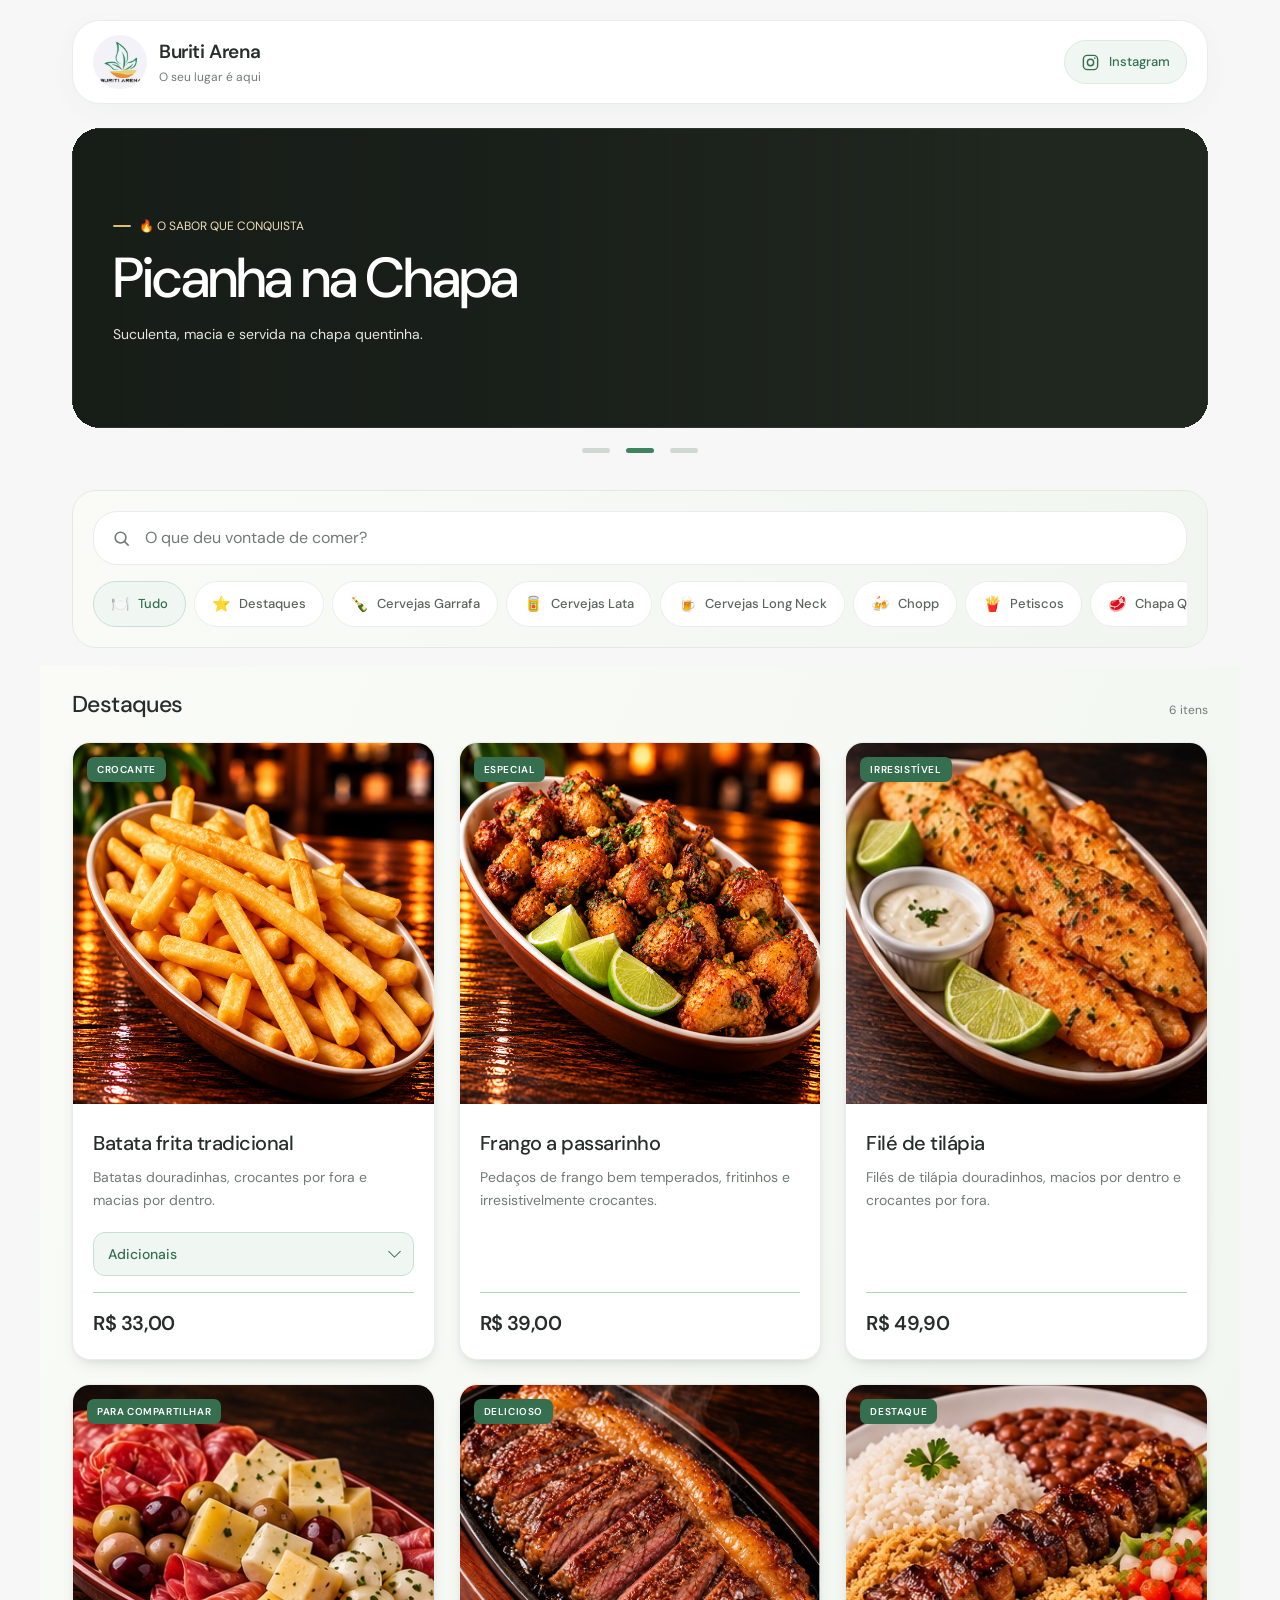
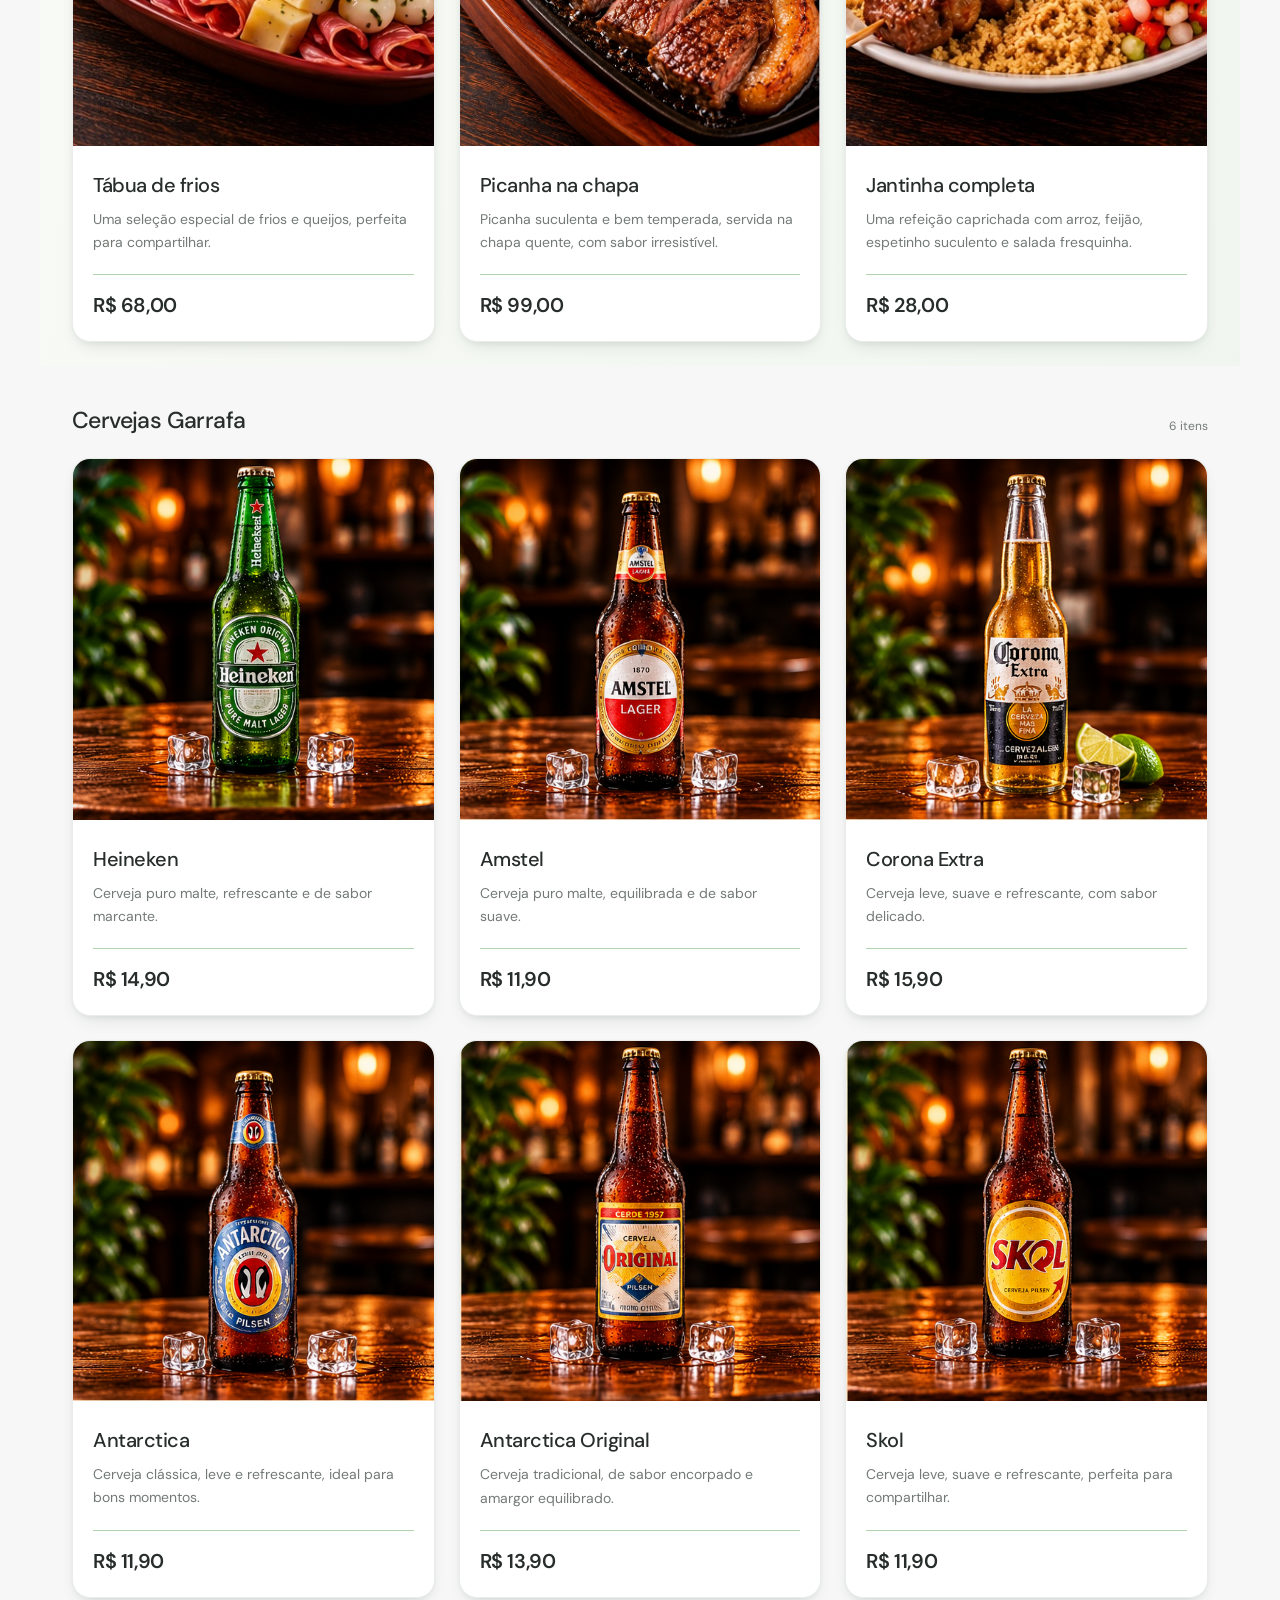
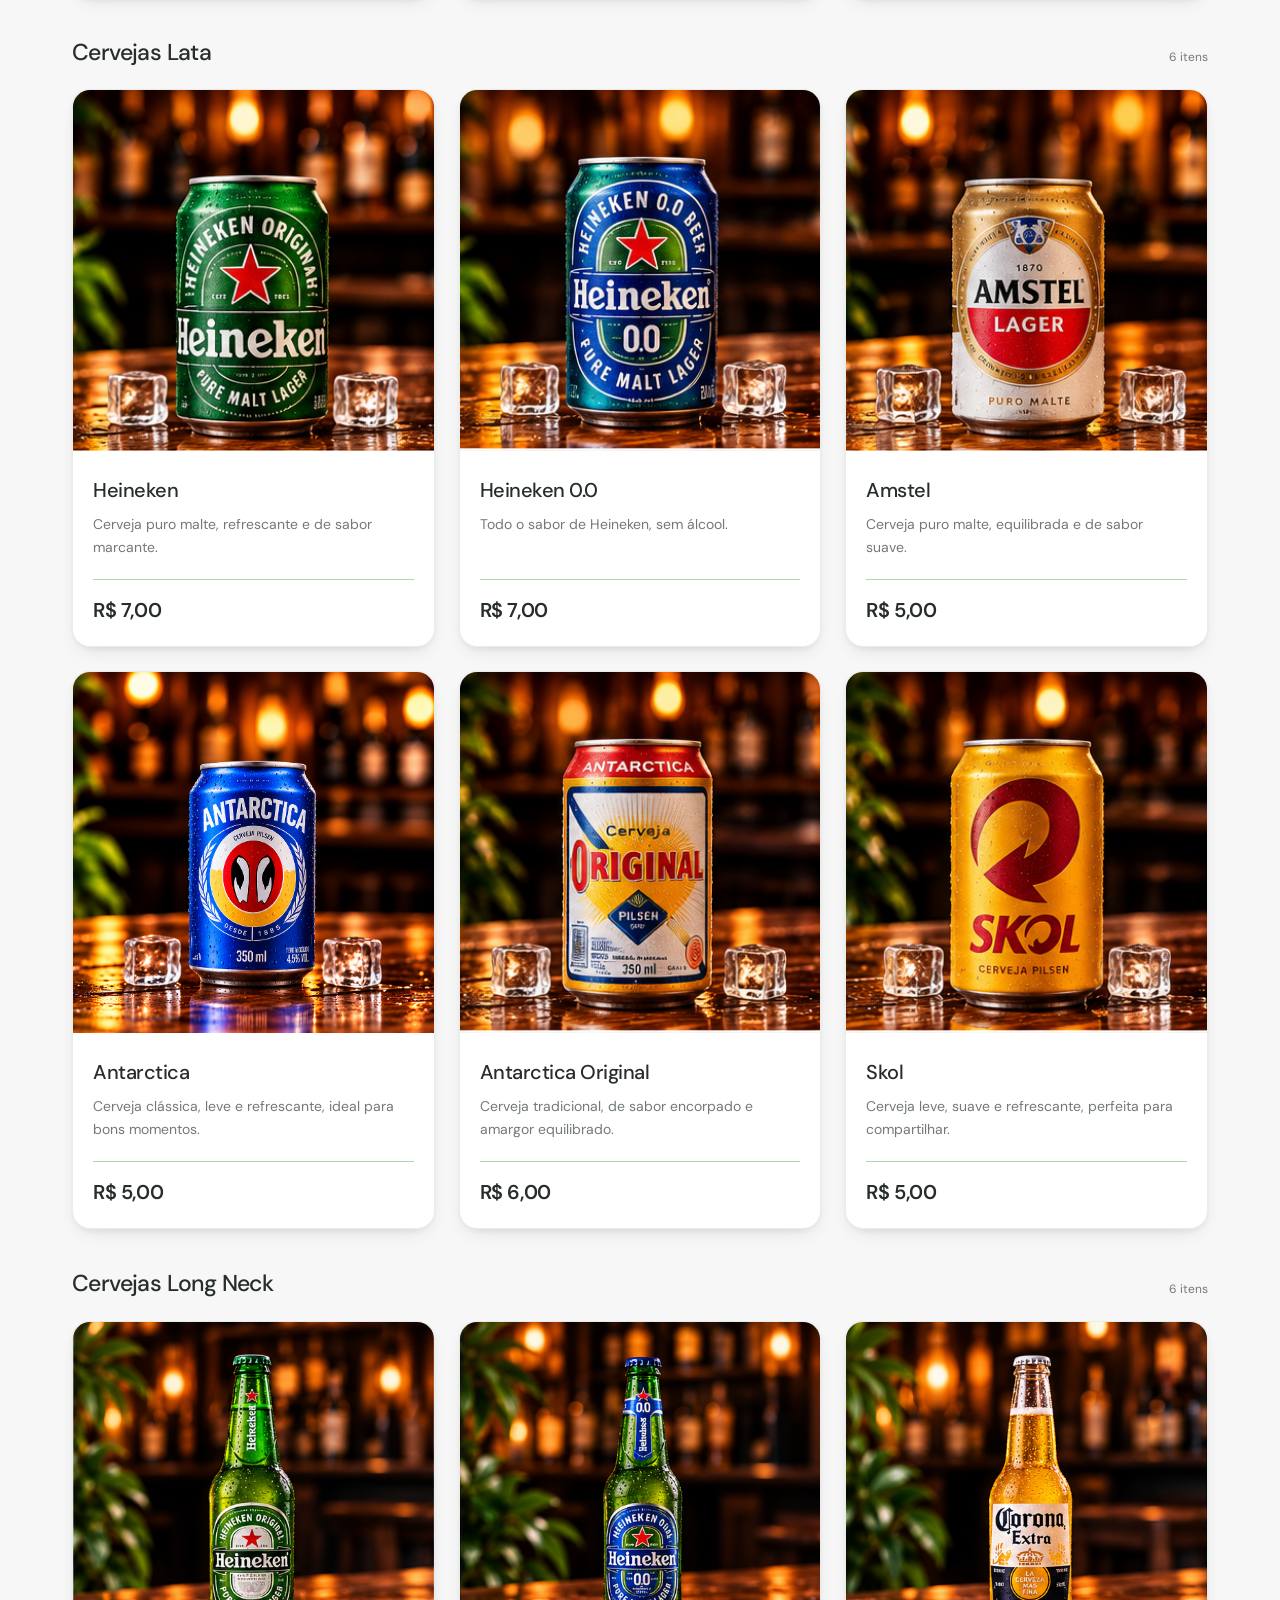
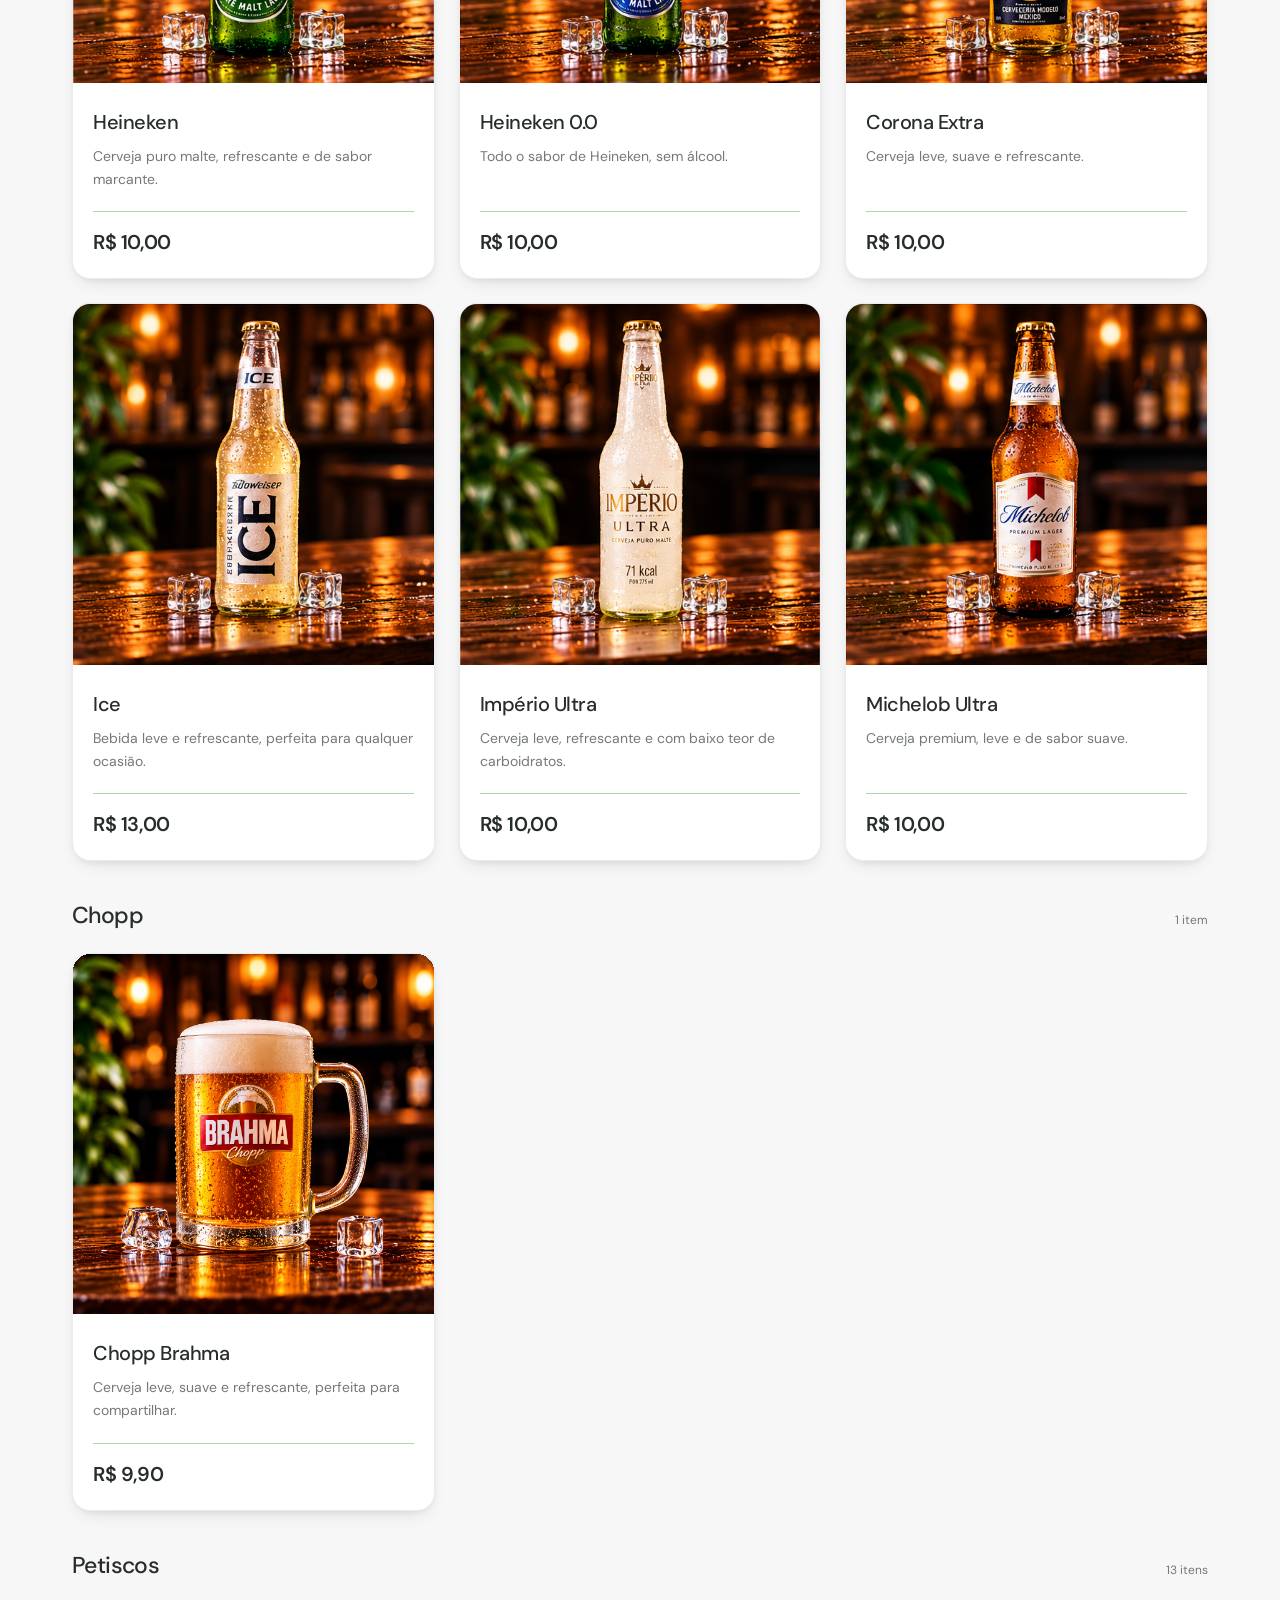
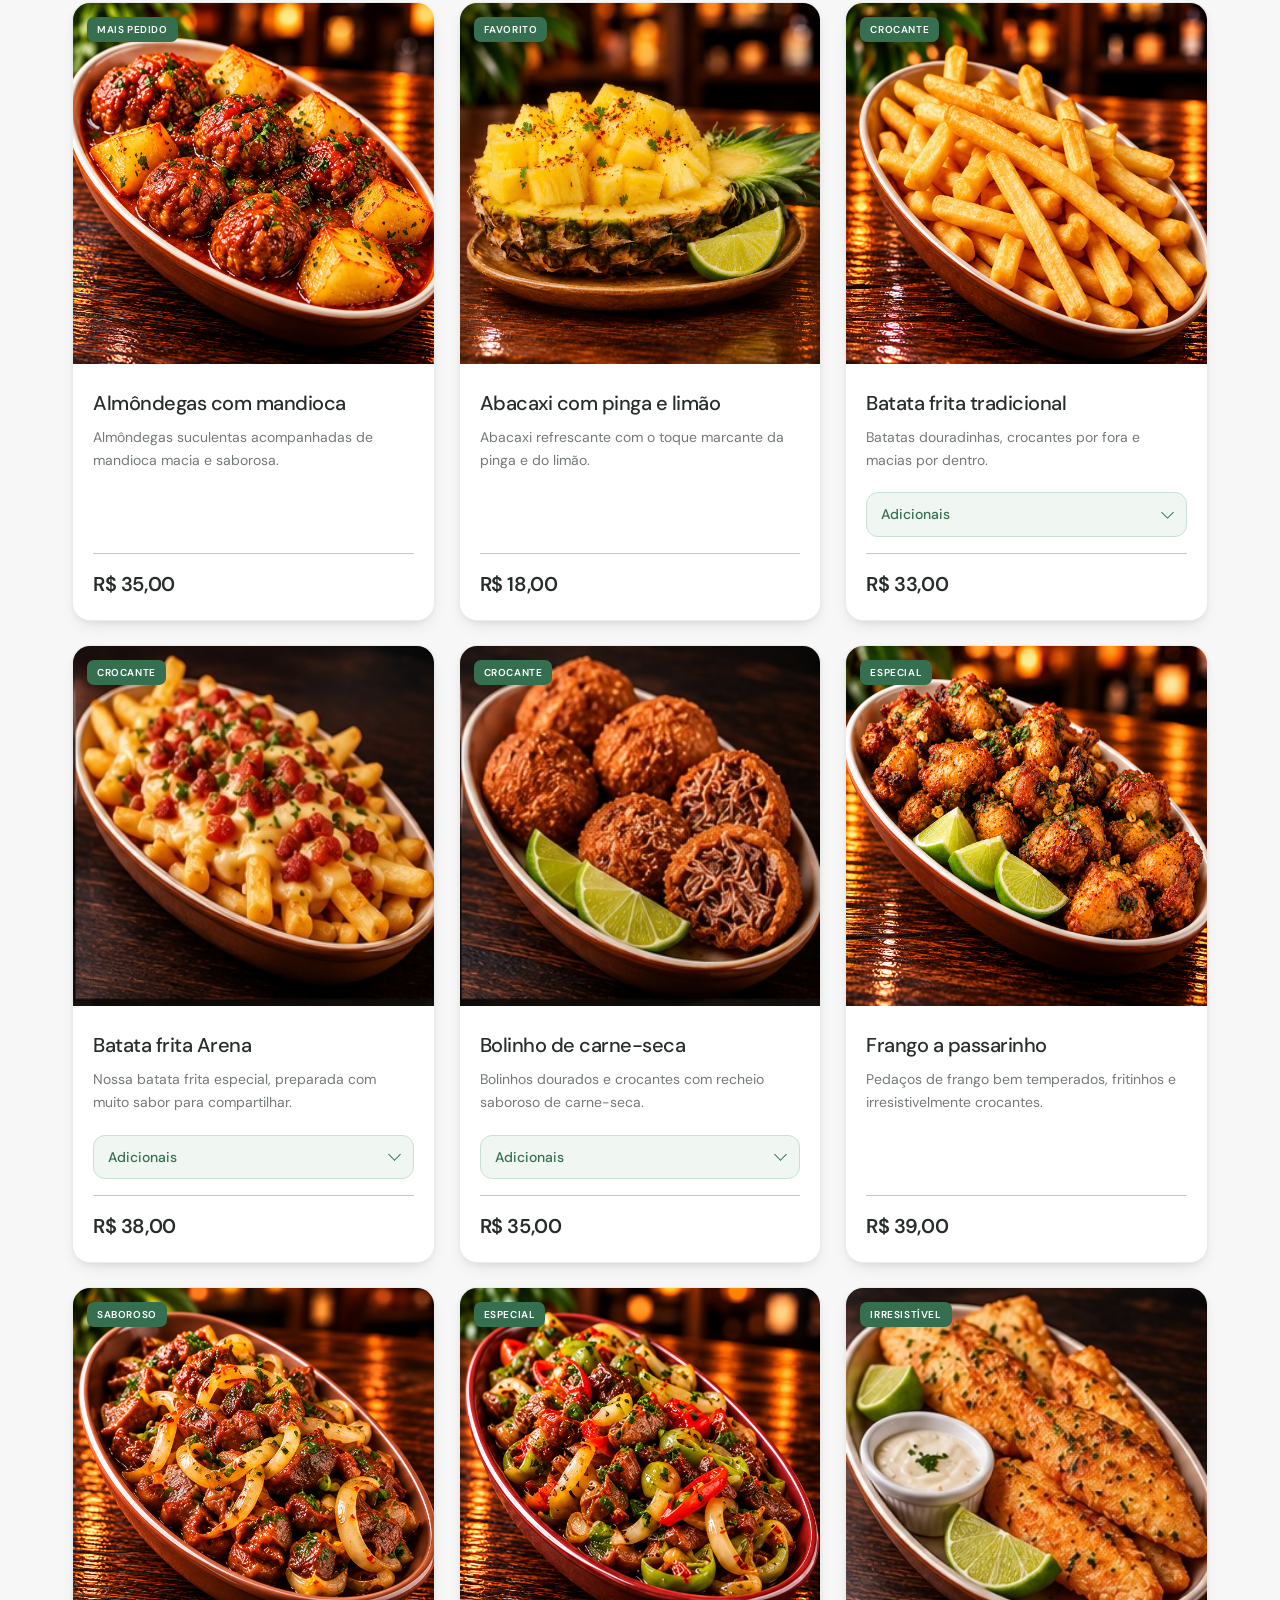
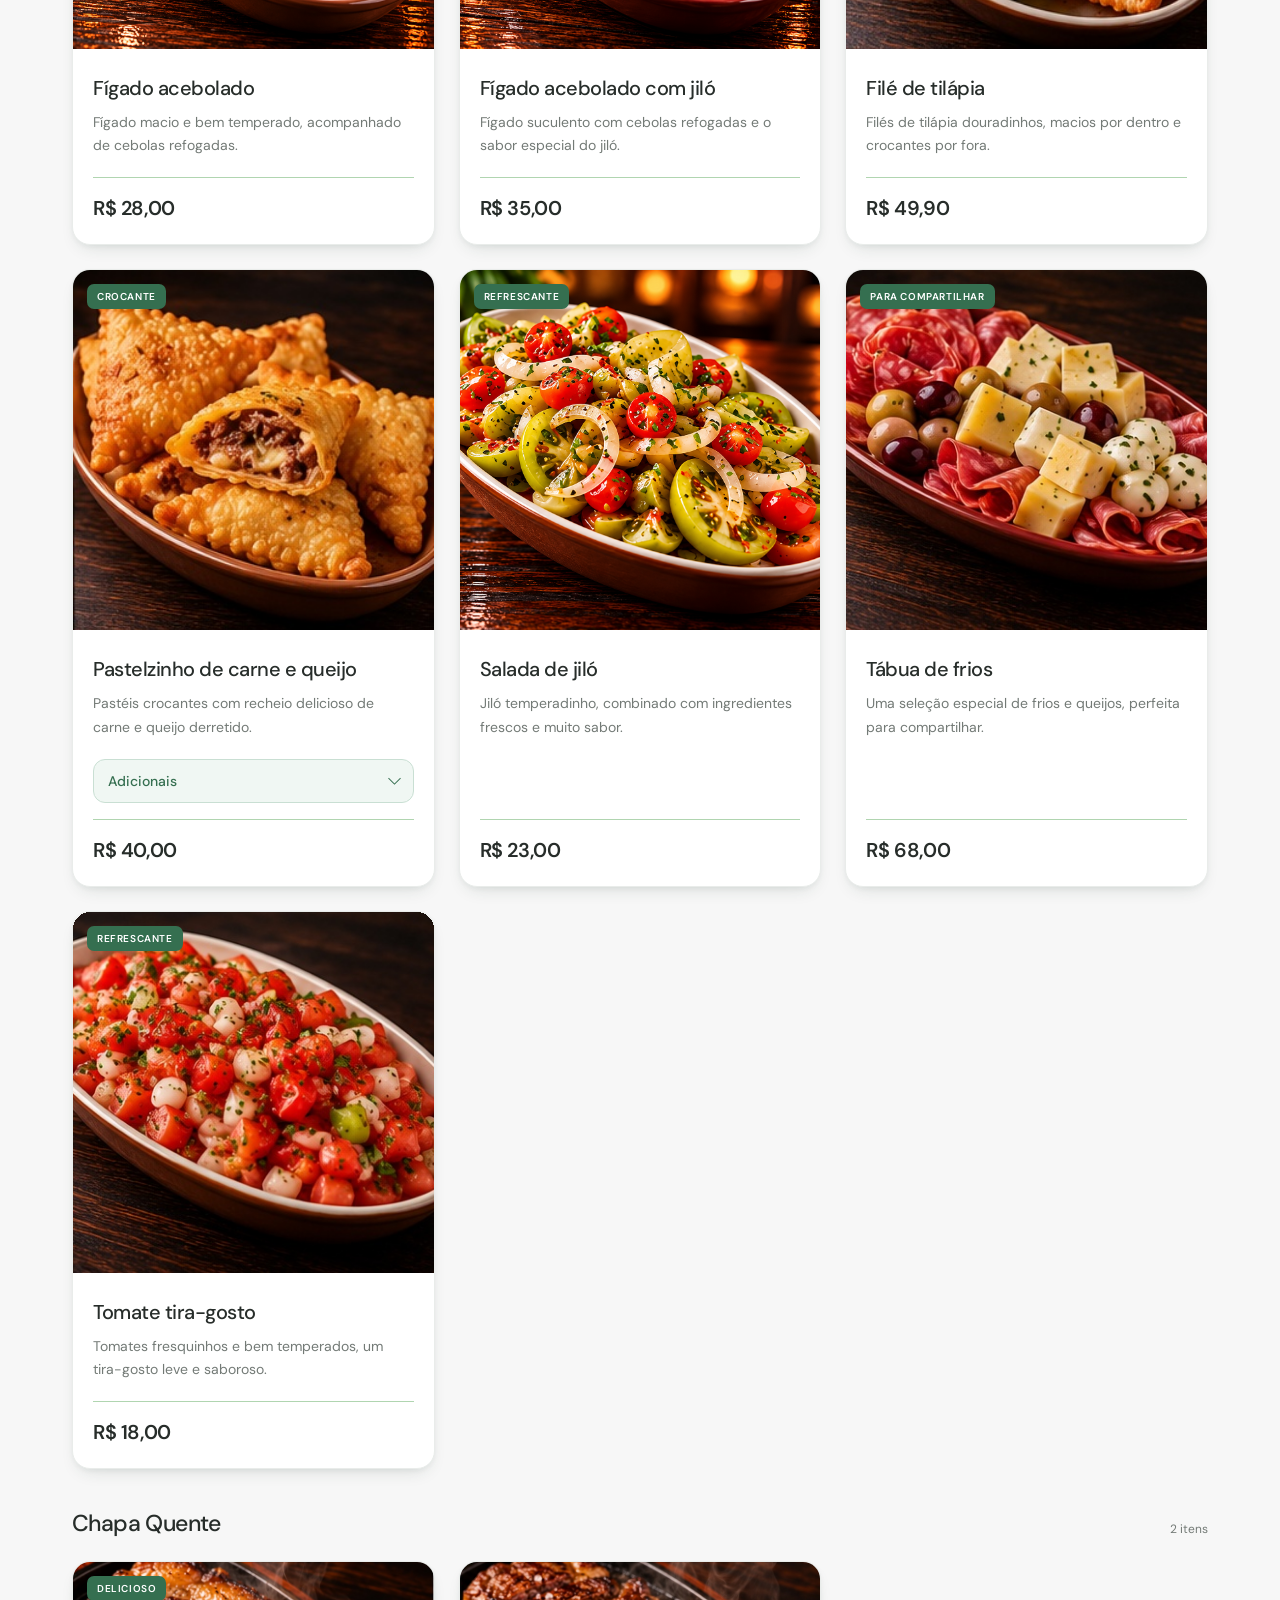
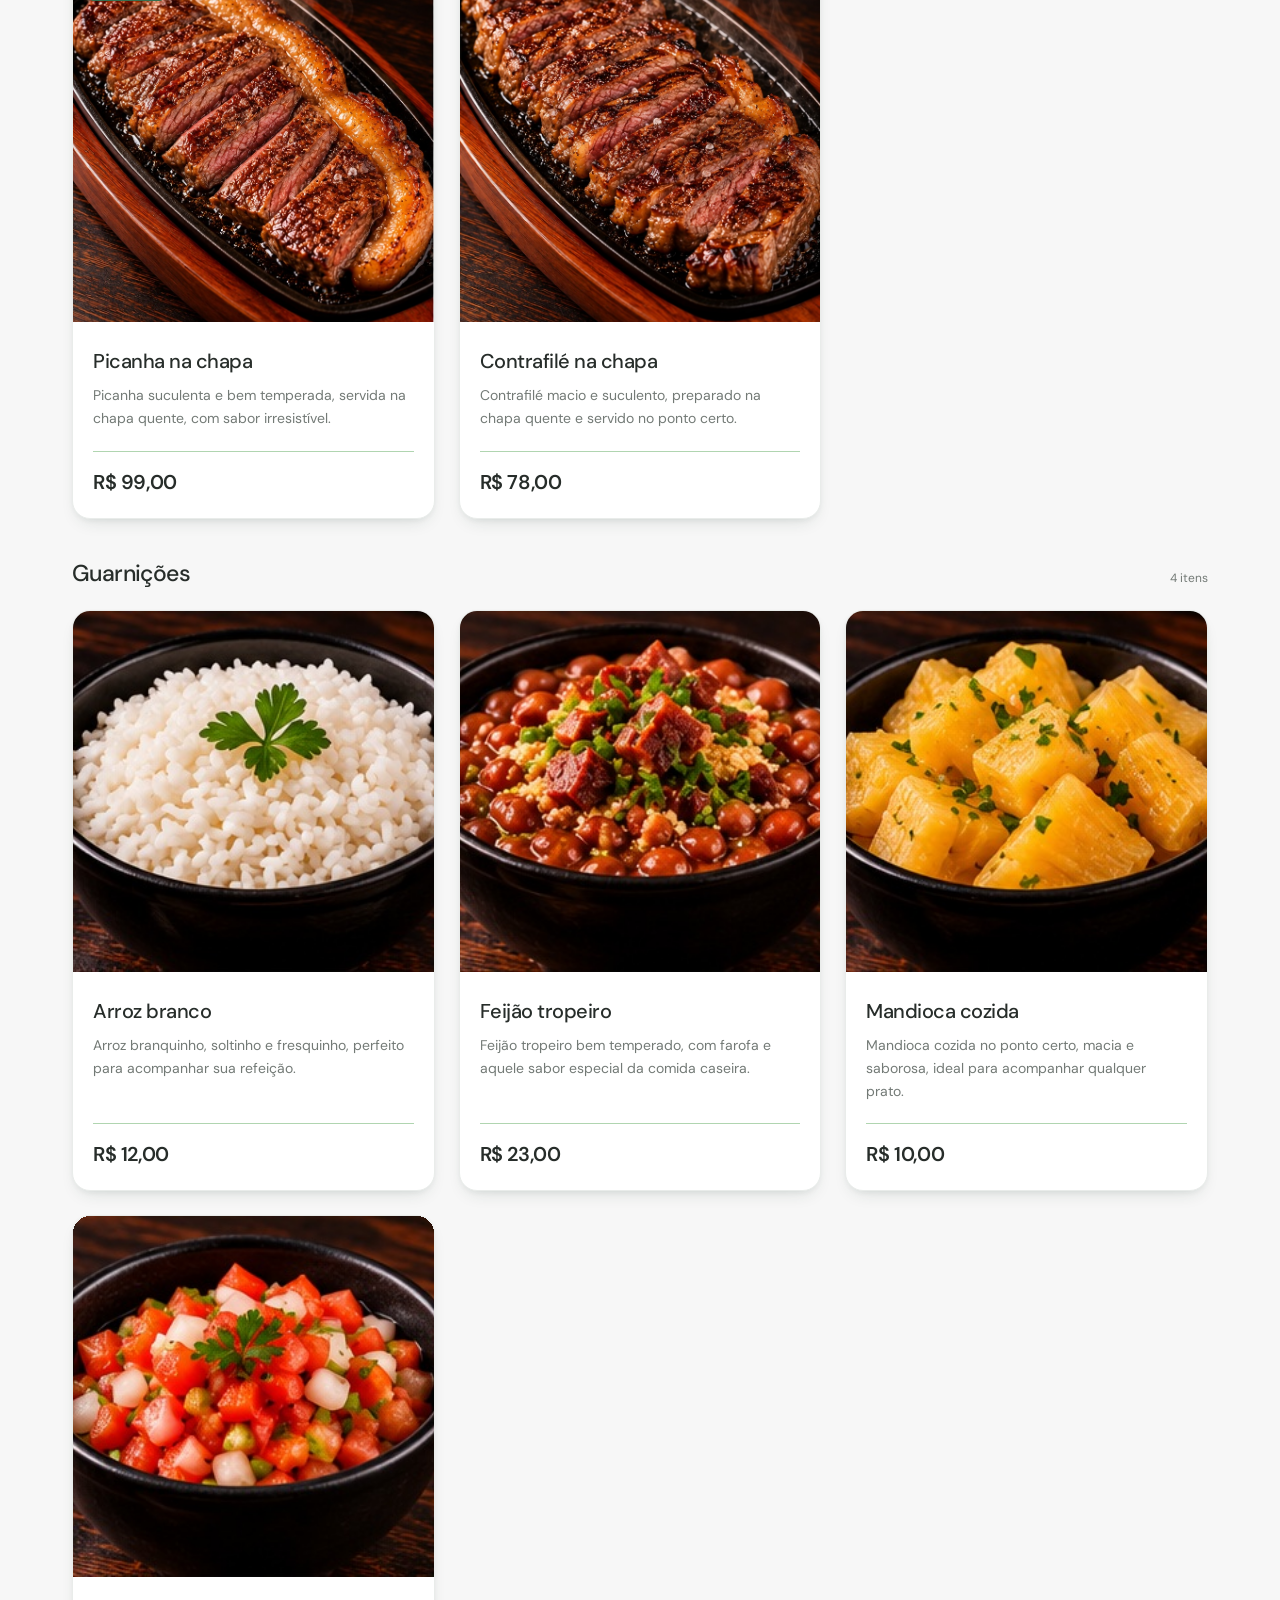
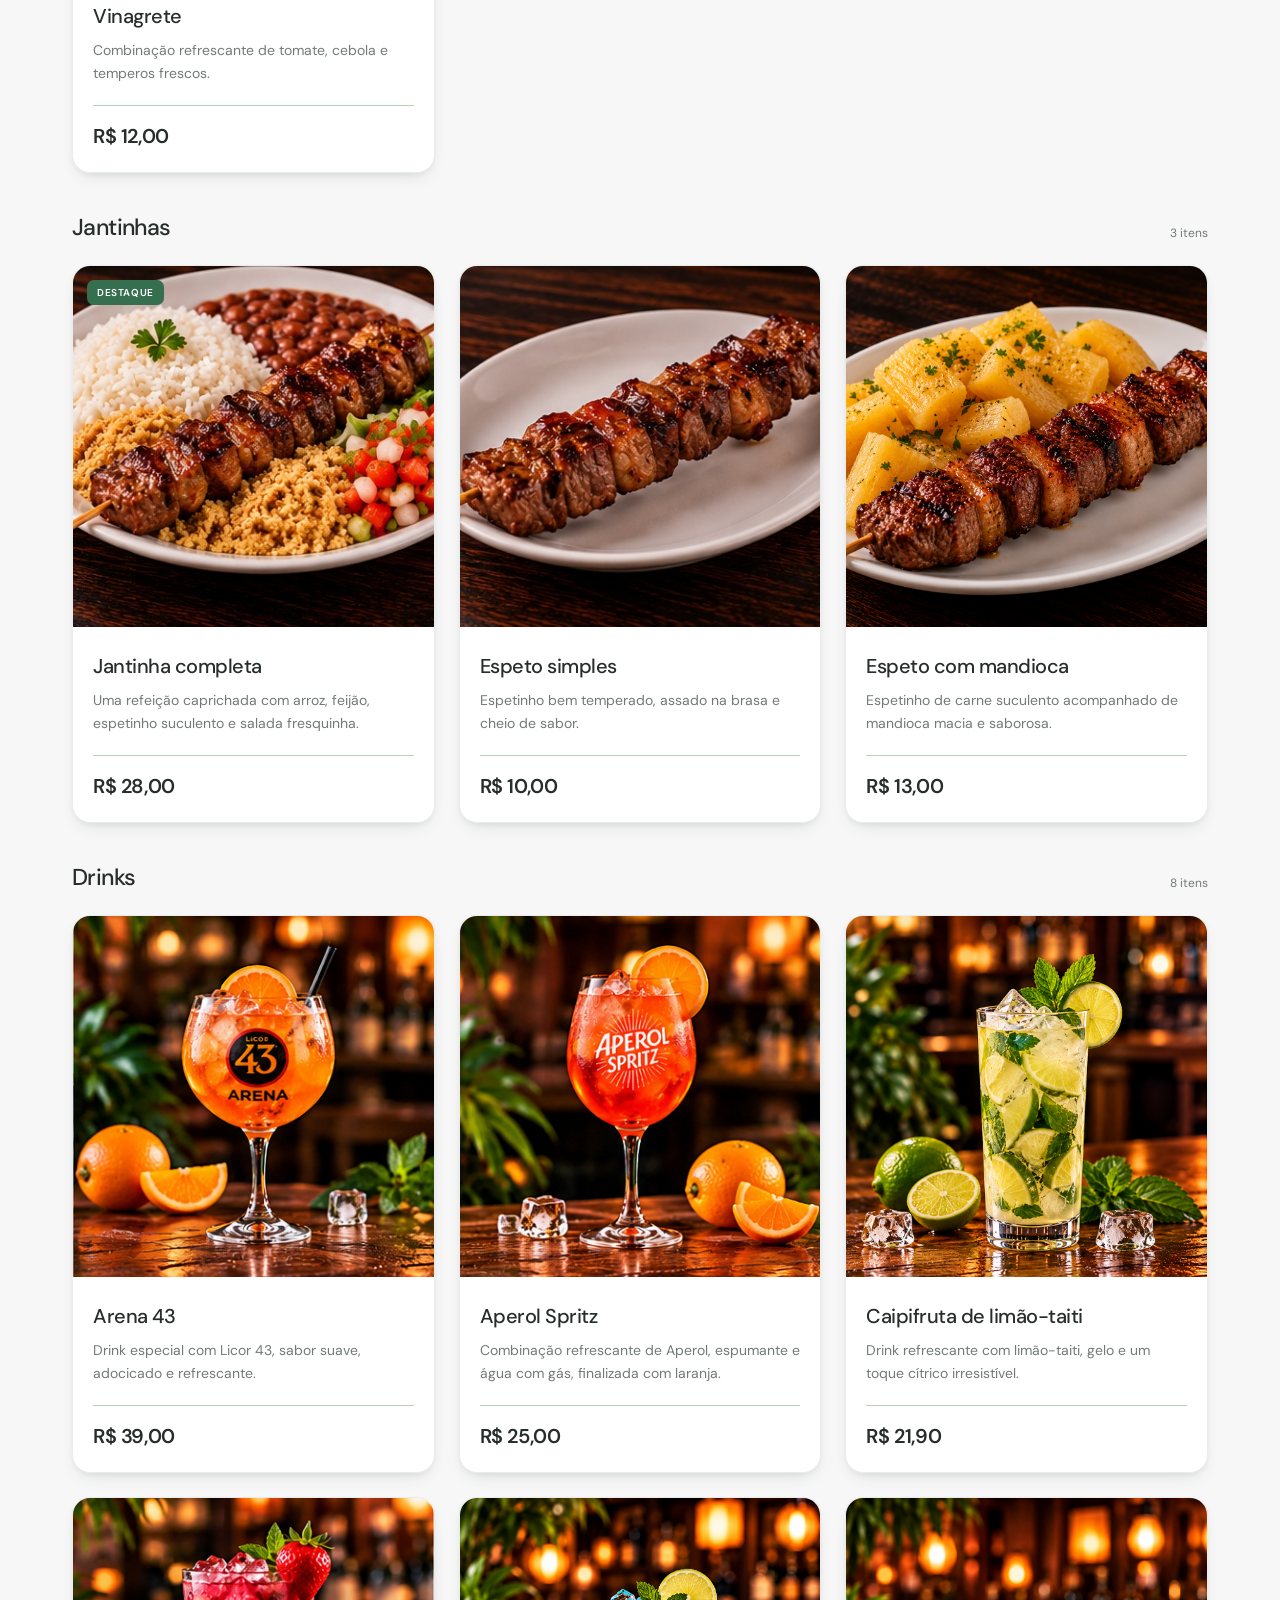
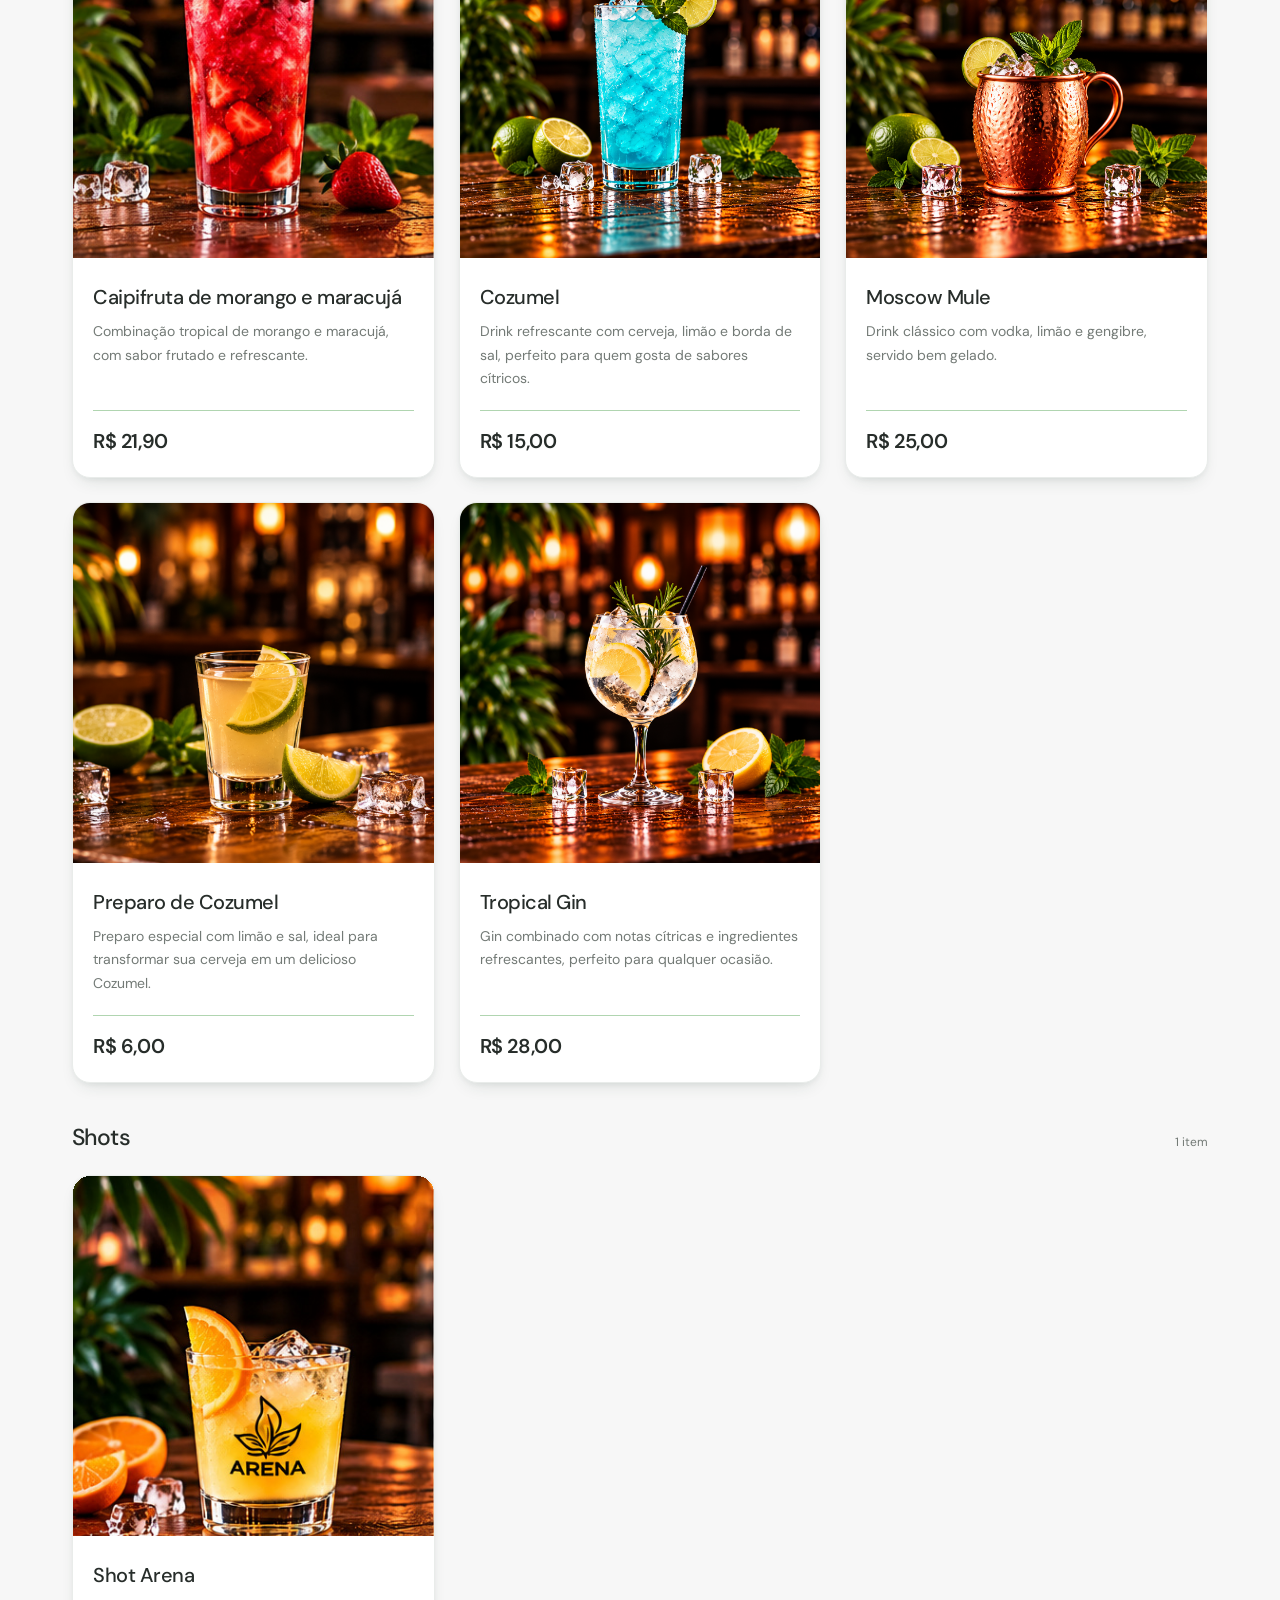
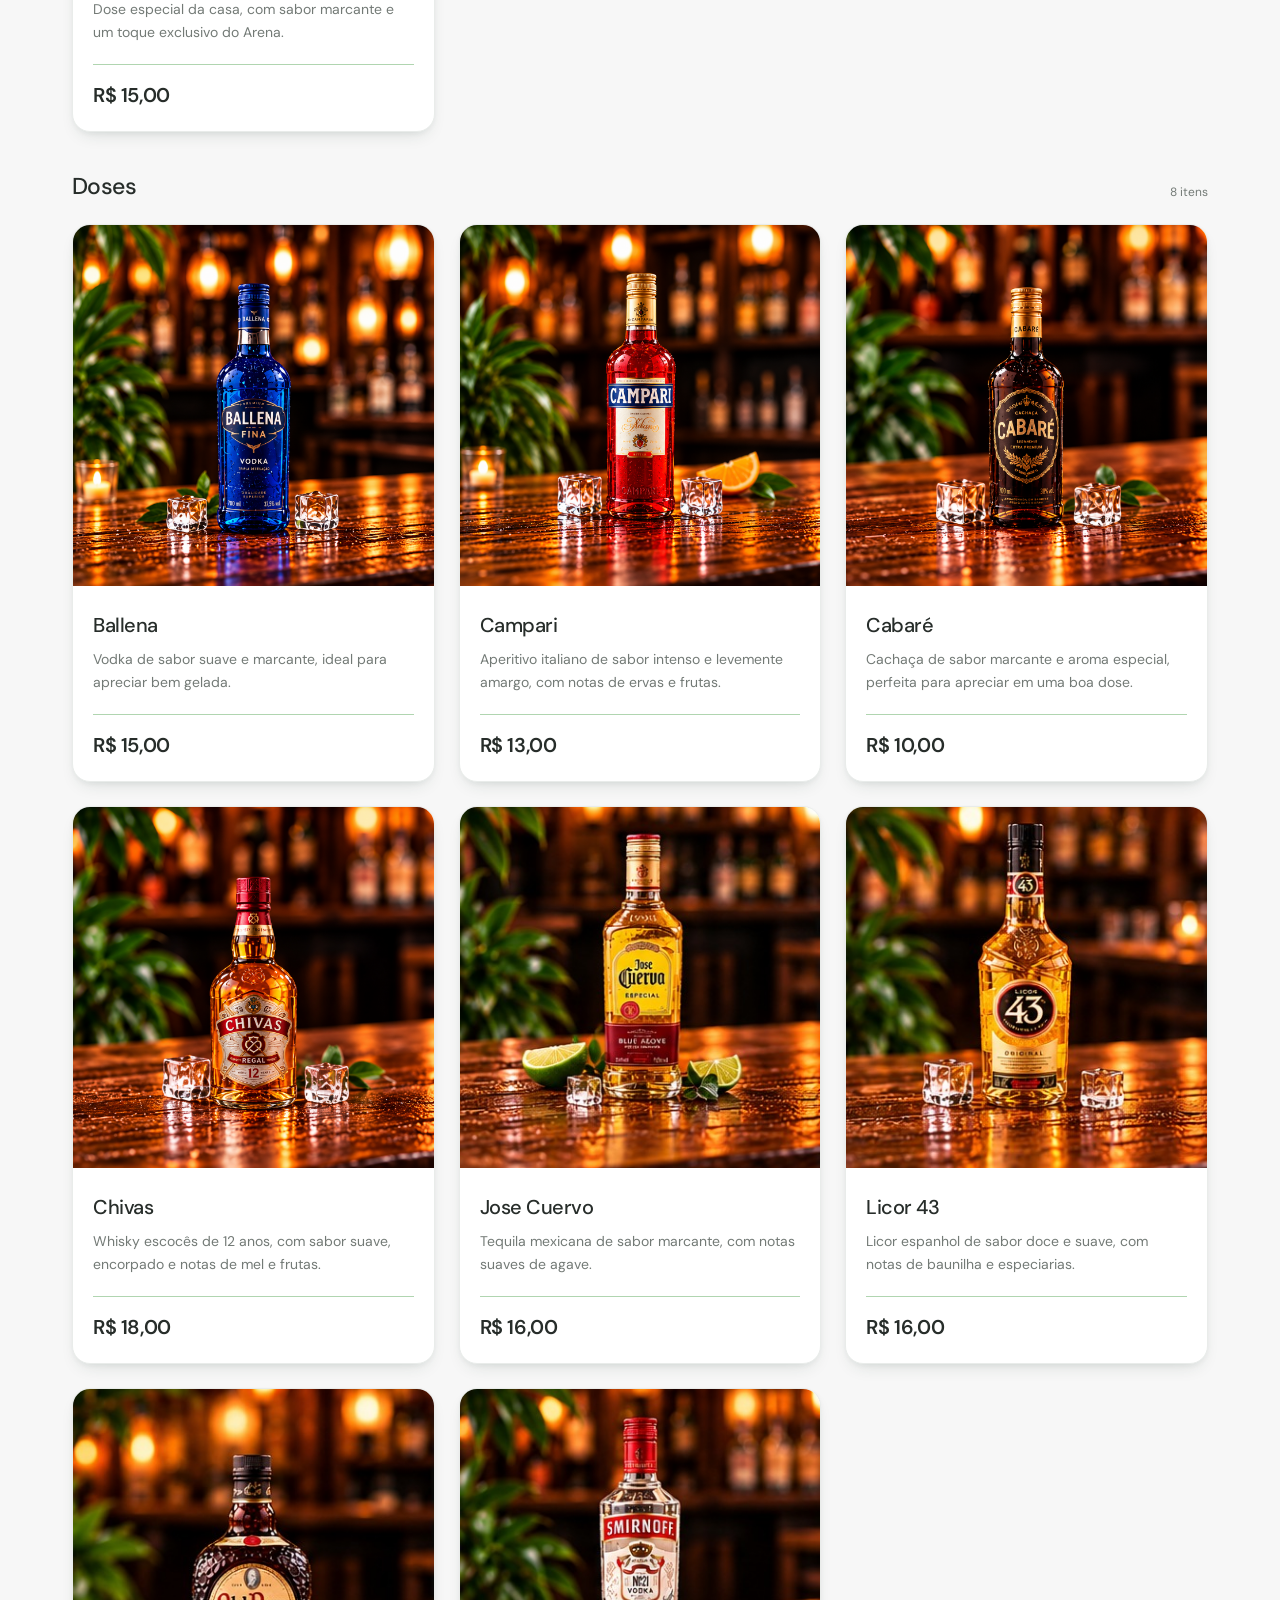
==== commit 7dca159c: "first commit" ====
--- a/index.html
+++ b/index.html
@@ -62,8 +62,28 @@
     </a>
     <div class="footer-credits">
       <span>© 2026 Buriti Arena. Todos os direitos reservados.</span>
-      <span>Desenvolvido por <a href="https://www.instagram.com/andersonmends__/" target="_blank"
-          rel="noopener noreferrer">Anderson Mendes de Souza</a>.</span>
+      <p class="footer-contact-hint">Toque no nome para ver meu Instagram ou no número para conversar no WhatsApp.</p>
+      <div class="footer-developer">
+        <span>Desenvolvido por</span>
+        <a href="https://www.instagram.com/andersonmends__/" target="_blank"
+          rel="noopener noreferrer" aria-label="Instagram de Anderson Mendes de Souza">
+          <svg viewBox="0 0 24 24" fill="none" stroke="currentColor" stroke-width="1.8" aria-hidden="true">
+            <rect x="3" y="3" width="18" height="18" rx="5" />
+            <circle cx="12" cy="12" r="4" />
+            <circle cx="17.5" cy="6.5" r="1" fill="currentColor" stroke="none" />
+          </svg>
+          <span>Anderson Mendes de Souza</span></a>
+        <a href="https://wa.me/5564999999687?text=Ol%C3%A1%21%20Vim%20pelo%20card%C3%A1pio%20digital%20do%20Buriti%20Arena."
+          target="_blank" rel="noopener noreferrer"
+          aria-label="Conversar com Anderson Mendes de Souza no WhatsApp: (64) 99999-9687">
+          <svg viewBox="0 0 24 24" fill="none" stroke="currentColor" stroke-width="1.8" stroke-linecap="round"
+            stroke-linejoin="round" aria-hidden="true">
+            <path d="M21 11.5a9 9 0 0 1-13.4 7.9L3 21l1.6-4.6A9 9 0 1 1 21 11.5Z" />
+            <path d="M8.5 7.5c-.6 0-1 1-1 1.8 0 2.8 3.4 6.2 6.2 6.2.8 0 1.8-.4 1.8-1l-2-1.5-1 1c-1.4-.6-2.9-2.1-3.5-3.5l1-1-1.5-2Z" />
+          </svg>
+          <span>(64) 99999-9687</span>
+        </a>
+      </div>
     </div>
   </footer>
 </body>
--- a/style.css
+++ b/style.css
@@ -72,7 +72,8 @@
 .banner-viewport { overflow: hidden; border-radius: 28px; touch-action: pan-y pinch-zoom; }
 .banner-viewport--draggable { cursor: grab; user-select: none; -webkit-user-select: none; }
 .banner-viewport--draggable:active { cursor: grabbing; }
-.banner-track { display: grid; grid-auto-flow: column; grid-auto-columns: 100%; transition: transform .6s ease; }
+.banner-track { display: grid; grid-auto-flow: column; grid-auto-columns: 100%; transition: transform .65s cubic-bezier(.22, 1, .36, 1); }
+.banner-track--dragging { transition: none; }
 .banner-controls { display: flex; justify-content: center; align-items: center; gap: 4px; padding-top: 6px; }
 .banner-dot { display: grid; place-items: center; width: 40px; height: 32px; padding: 0; border: 0; background: transparent; }
 .banner-dot::before { content: ''; width: 28px; height: 5px; border-radius: 999px; background: #cfd8d2; }
@@ -220,15 +221,17 @@
   position: absolute;
   left: 14px;
   top: 14px;
-  padding: 6px 12px;
-  border-radius: 20px;
-  background: #fff;
-  color: #4d594f;
-  font-size: 11px;
-  font-weight: 500;
-  text-transform: lowercase;
-}
-.product-badge::first-letter { text-transform: uppercase; }
+  max-width: calc(100% - 28px);
+  padding: 6px 10px;
+  border-radius: 7px;
+  background: #356f50;
+  color: #fff;
+  font-size: 10px;
+  font-weight: 600;
+  line-height: 1.3;
+  letter-spacing: .06em;
+  text-transform: uppercase;
+}
 .product-info { flex: 1; display: flex; flex-direction: column; padding: 20px; }
 .product-category { color: var(--muted); font-size: 12px; font-weight: 400; }
 .product-decoration, .product-mark { display: none; }
@@ -319,13 +322,16 @@
   display: flex;
   flex-direction: column;
   align-items: center;
-  gap: 6px;
+  gap: 16px;
   padding-top: 24px;
   border-top: 1px solid var(--border);
   color: var(--muted);
   font-size: 12px;
 }
-.footer-credits a { color: var(--dark); font-weight: 500; text-decoration: underline; text-underline-offset: 3px; }
+.footer-contact-hint { max-width: 40ch; margin: 0; color: var(--dark); line-height: 1.5; }
+.footer-developer { display: flex; flex-direction: column; align-items: center; gap: 8px; max-width: 100%; }
+.footer-credits a { display: inline-flex; align-items: center; justify-content: center; gap: 8px; max-width: 100%; color: var(--dark); font-weight: 500; text-decoration: underline; text-underline-offset: 3px; }
+.footer-credits a svg { width: 16px; height: 16px; flex: none; }
 .footer-credits a:hover { color: var(--green); }
 
 @media (max-width: 900px) {
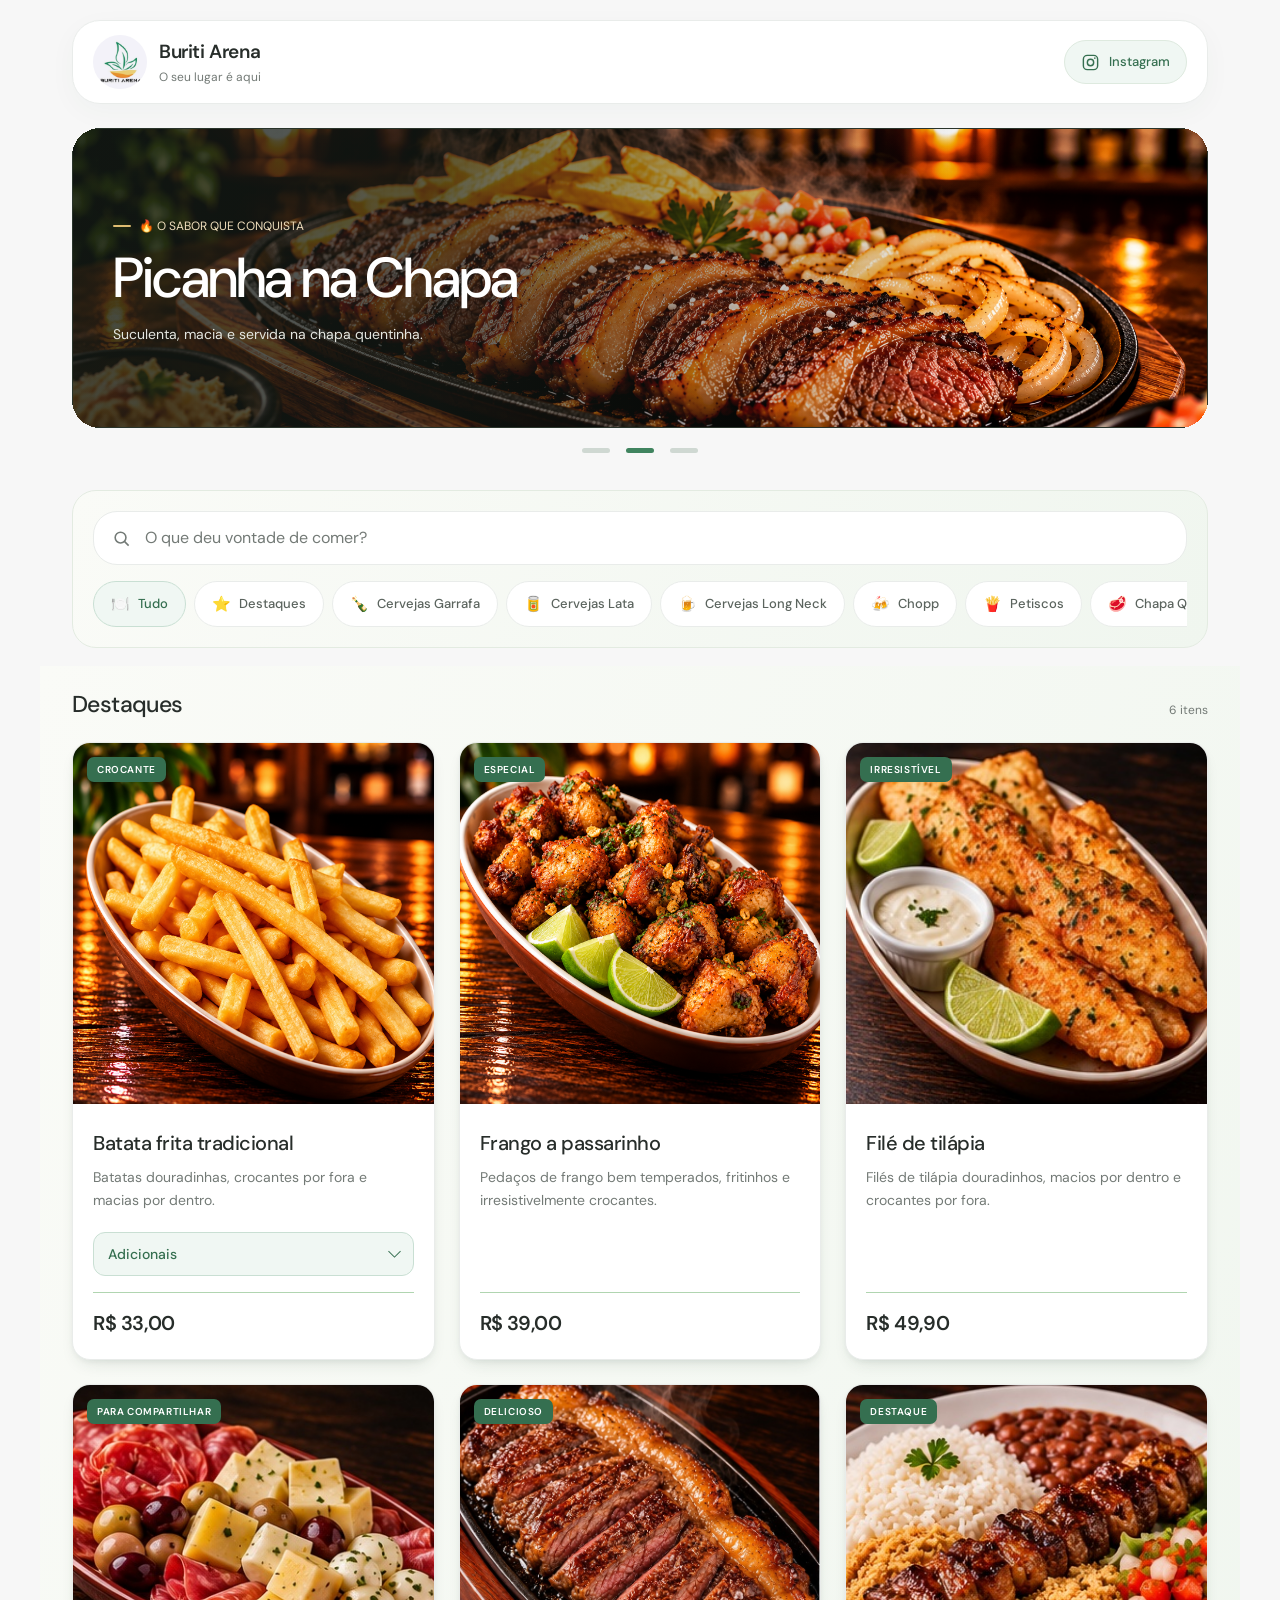
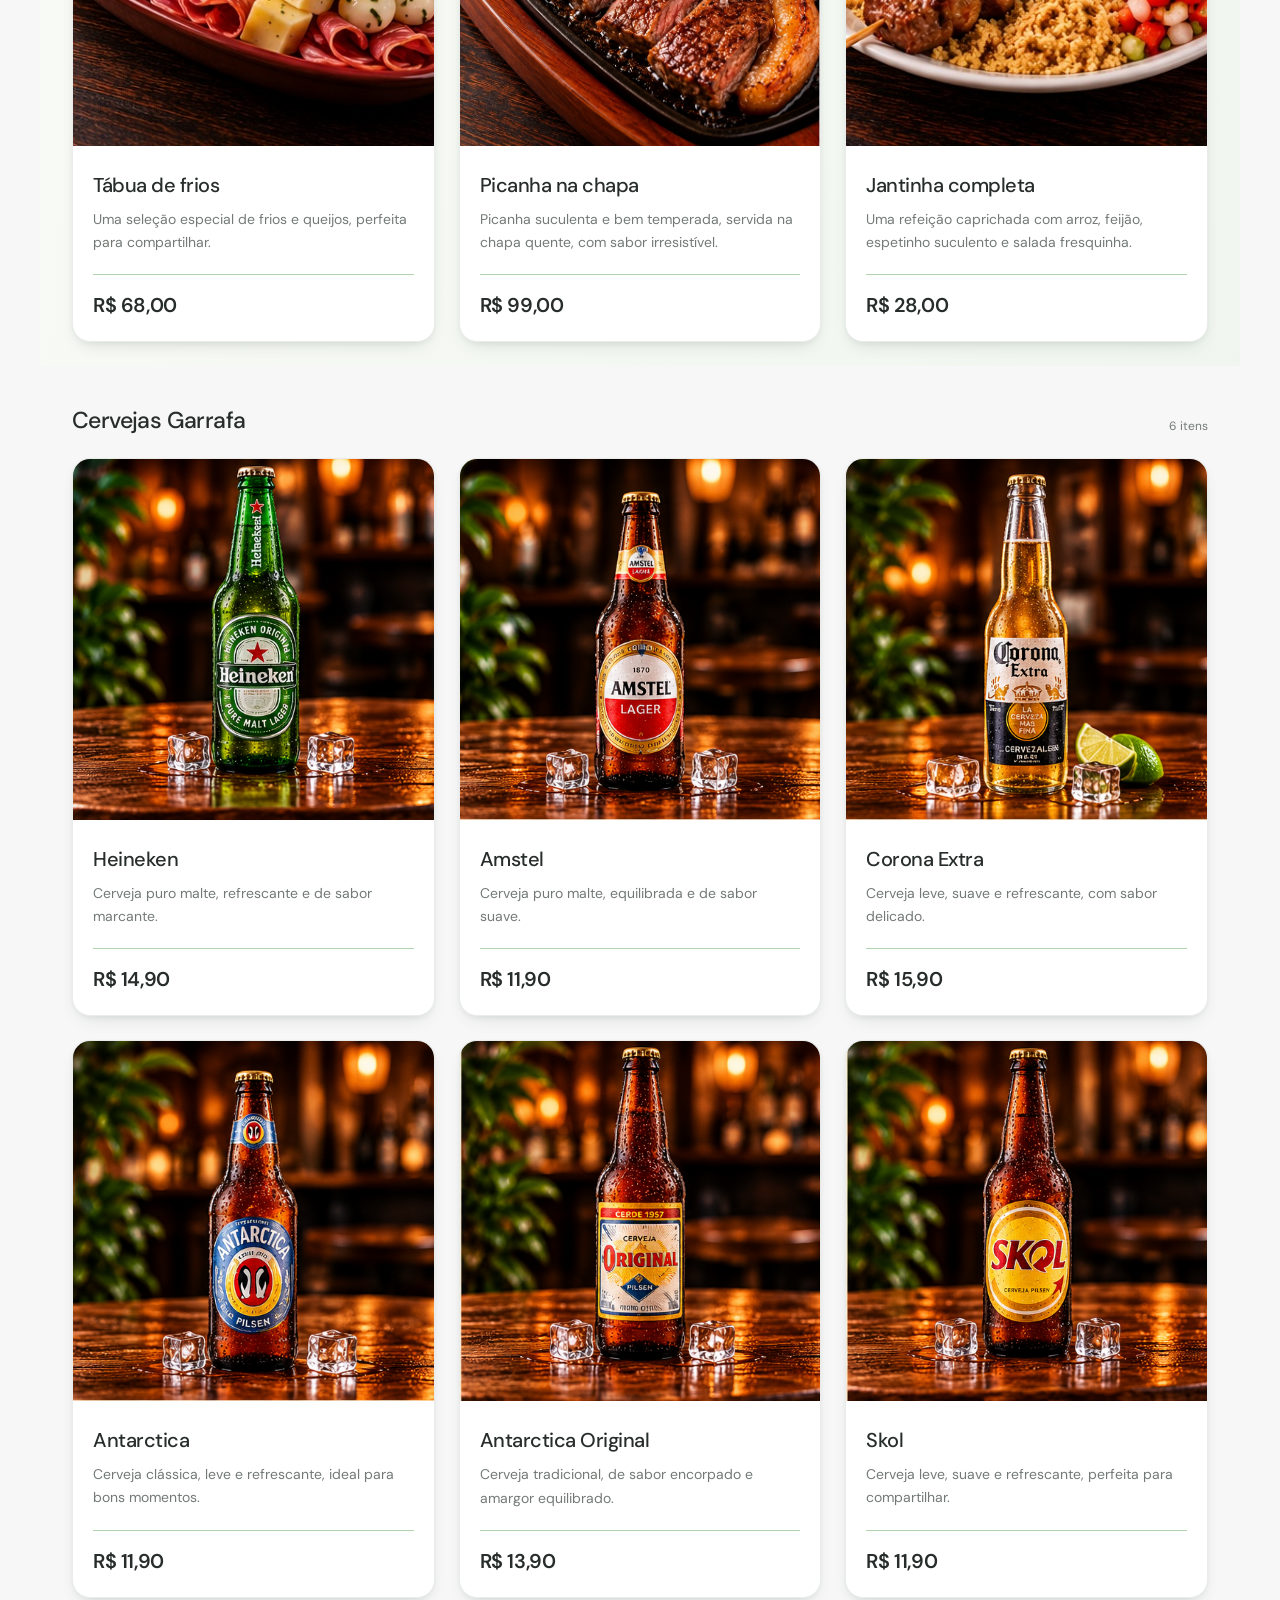
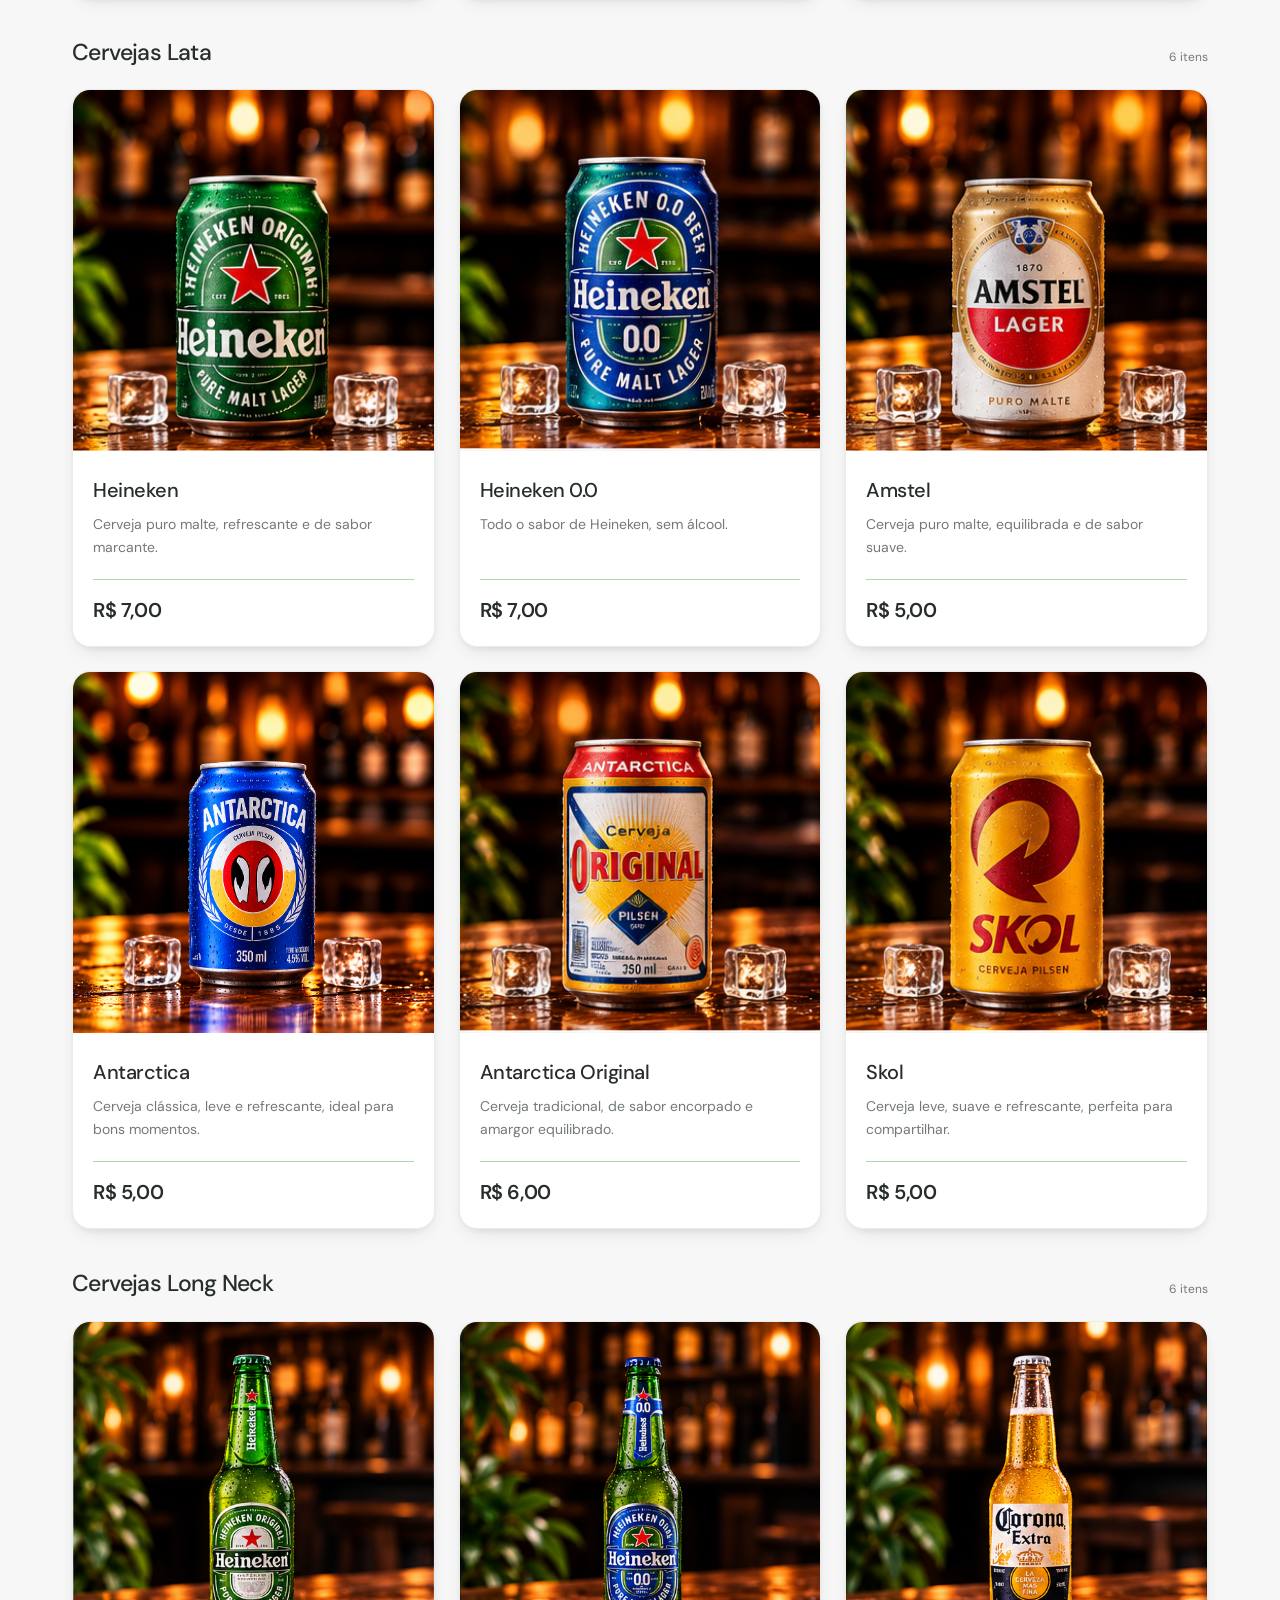
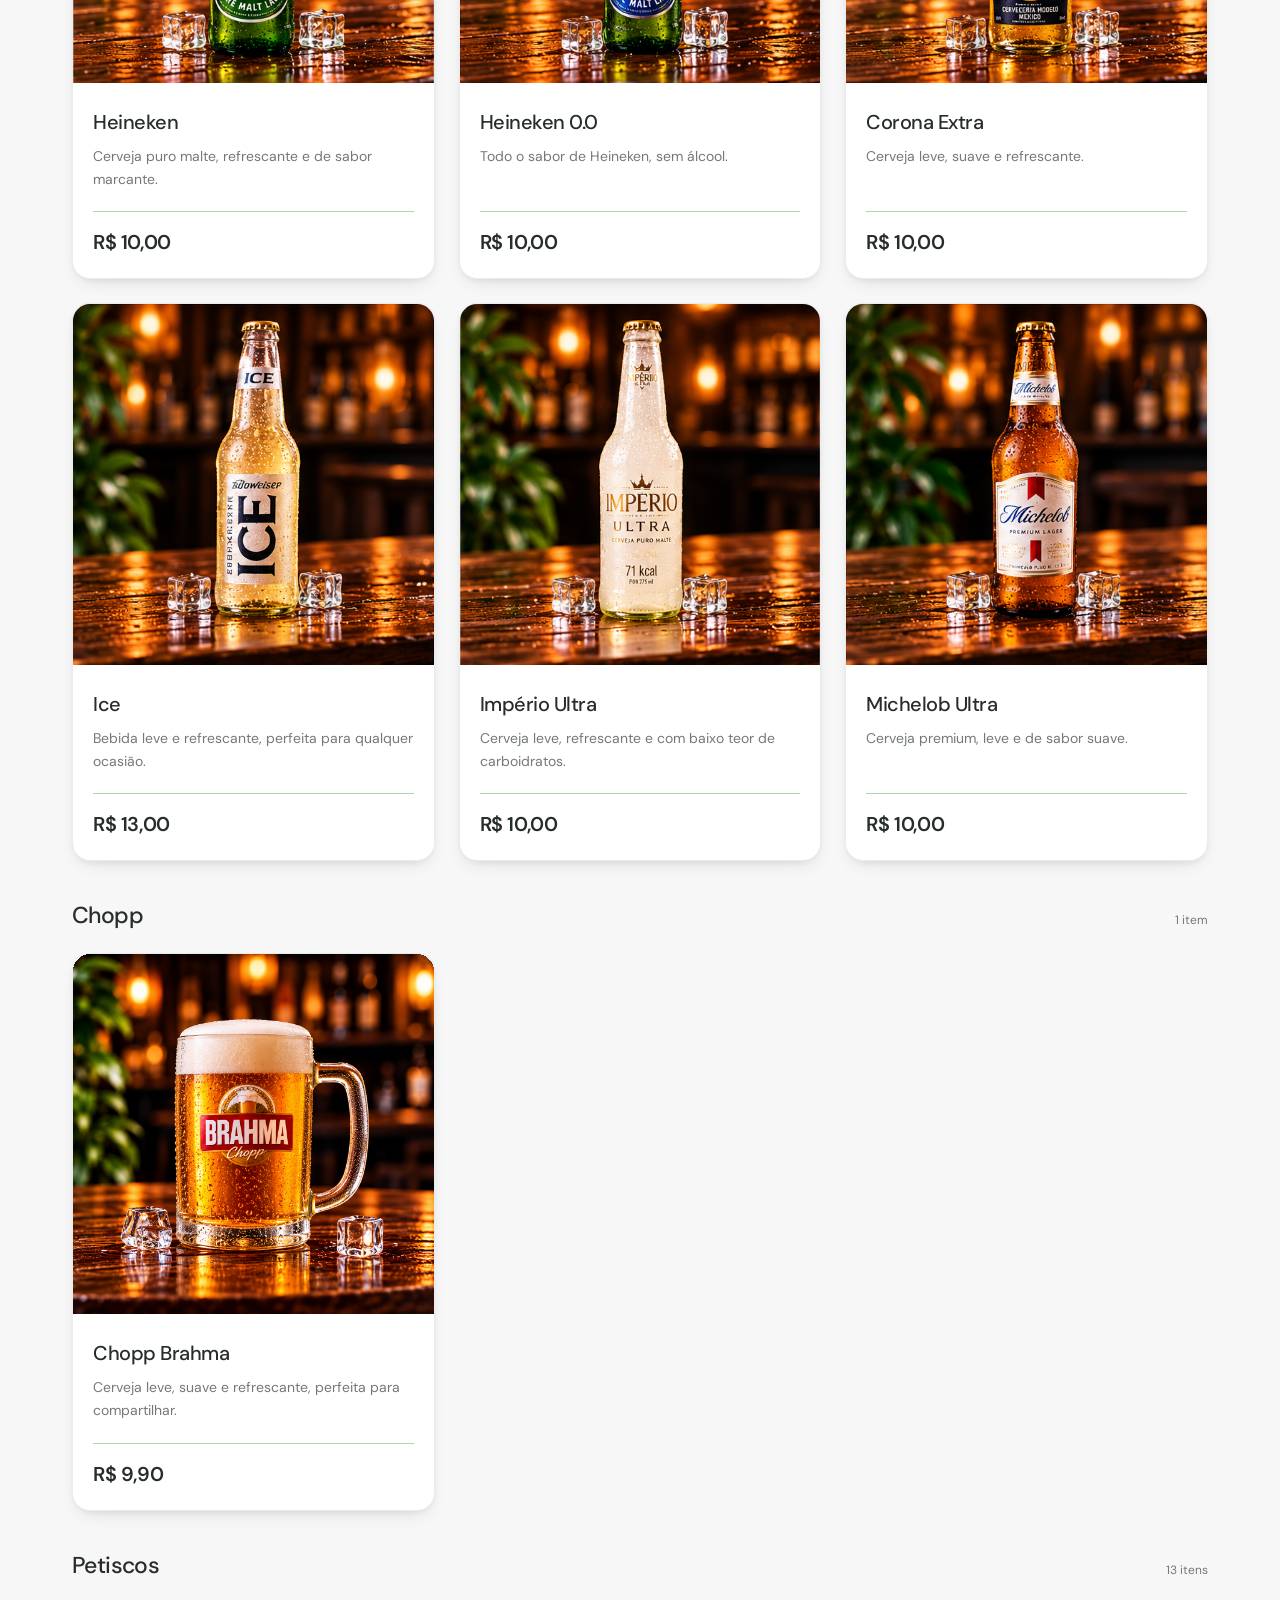
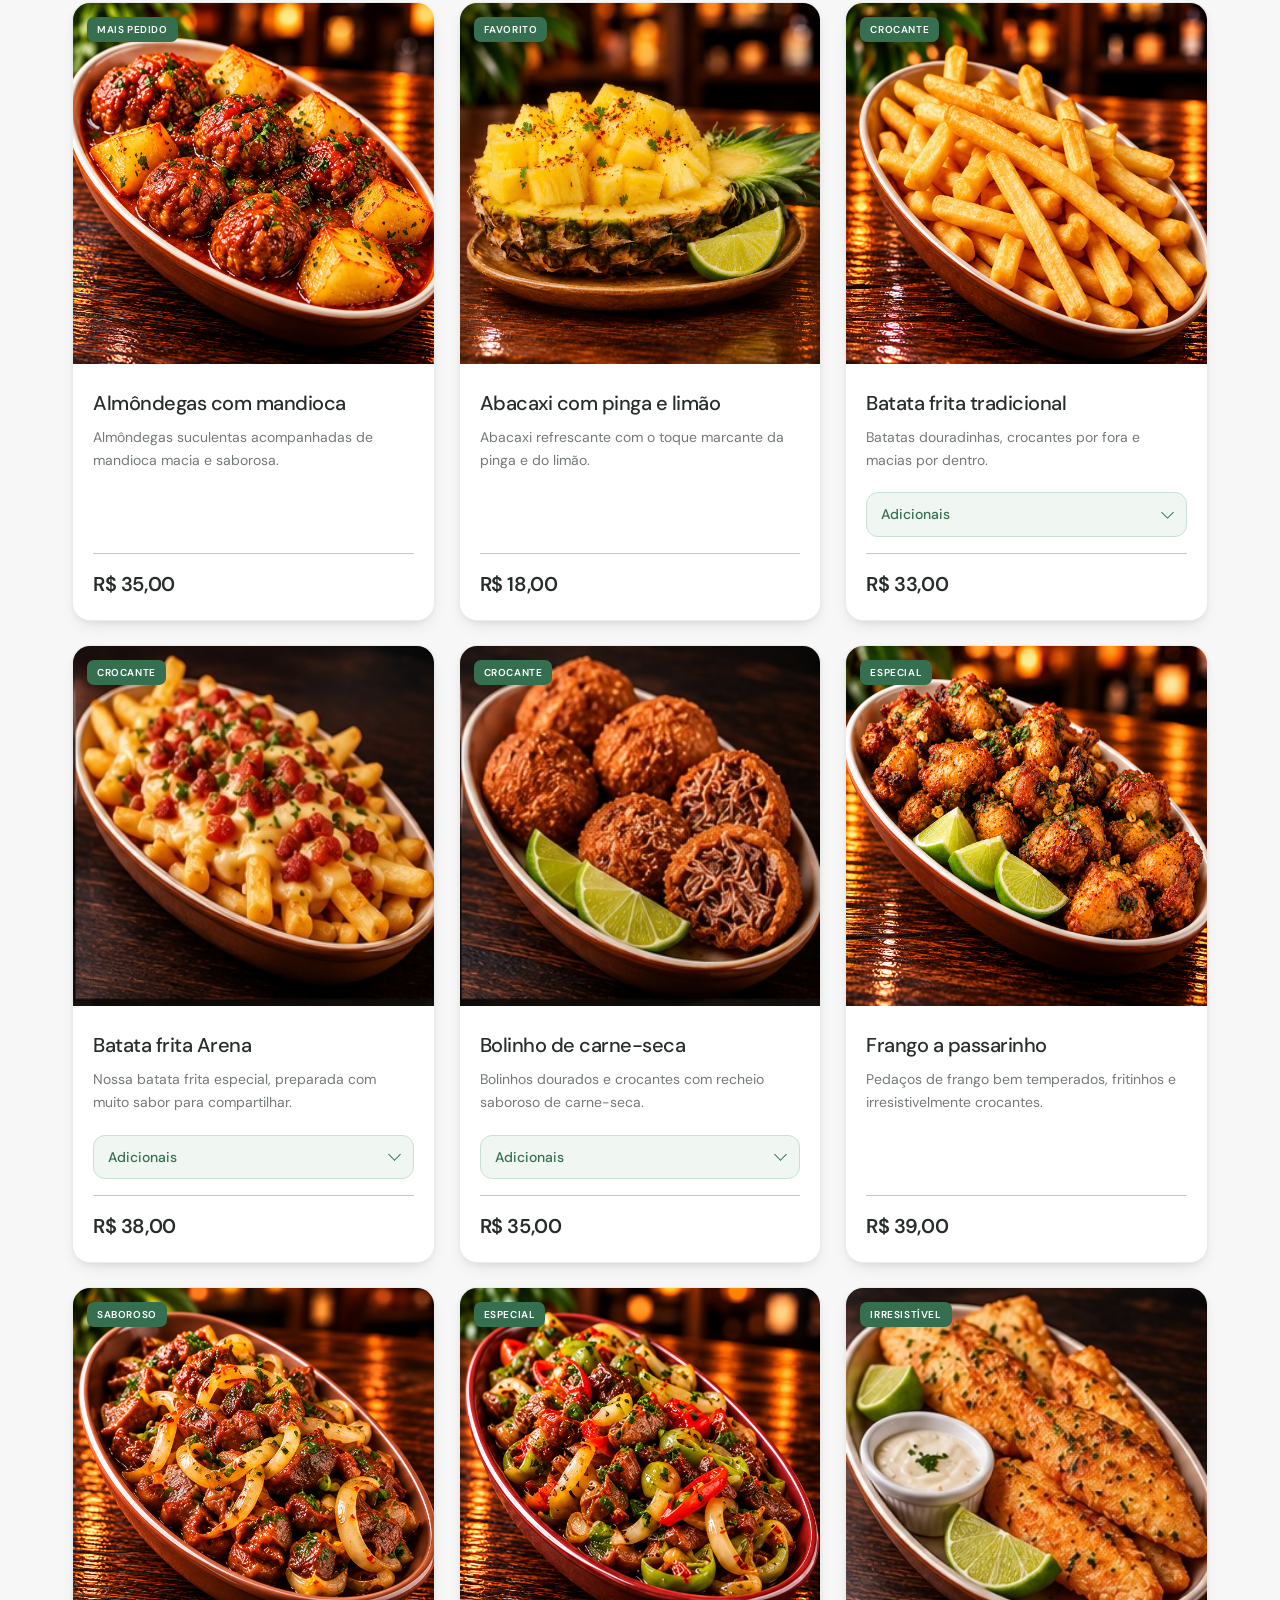
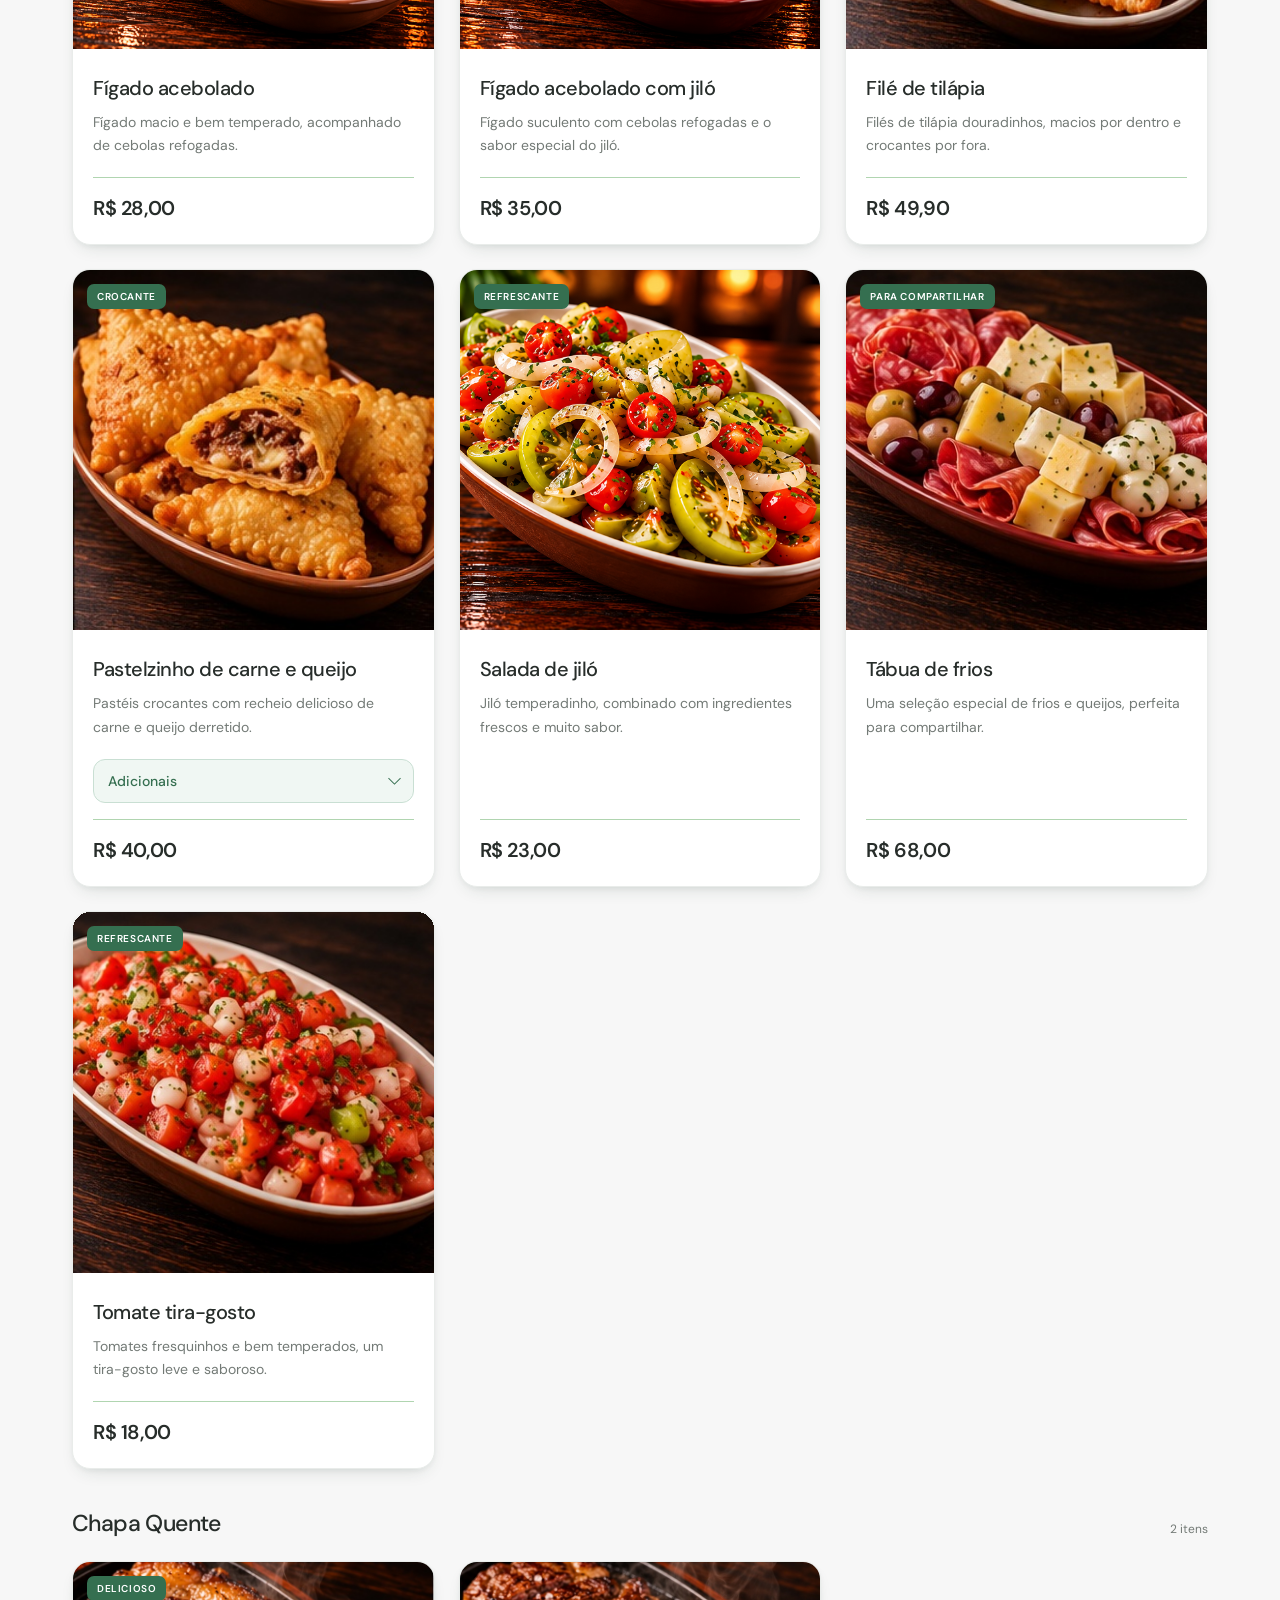
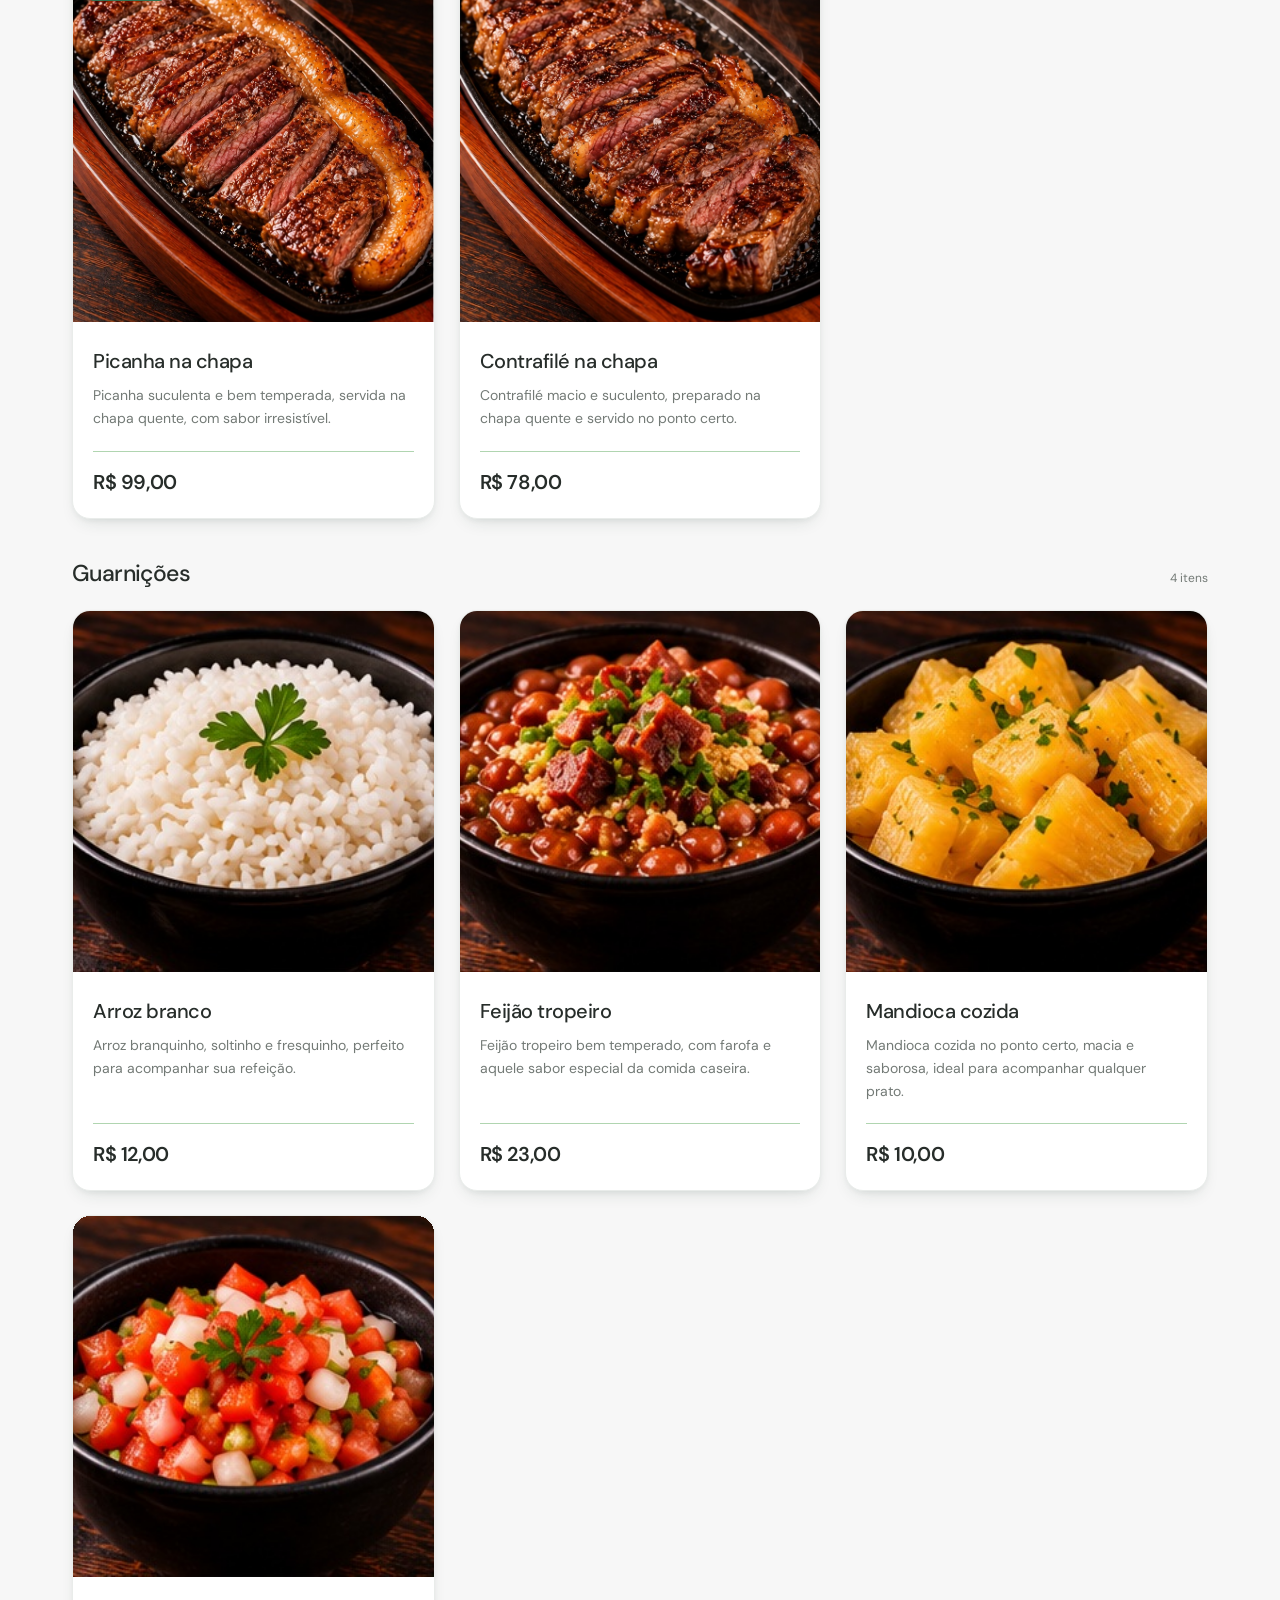
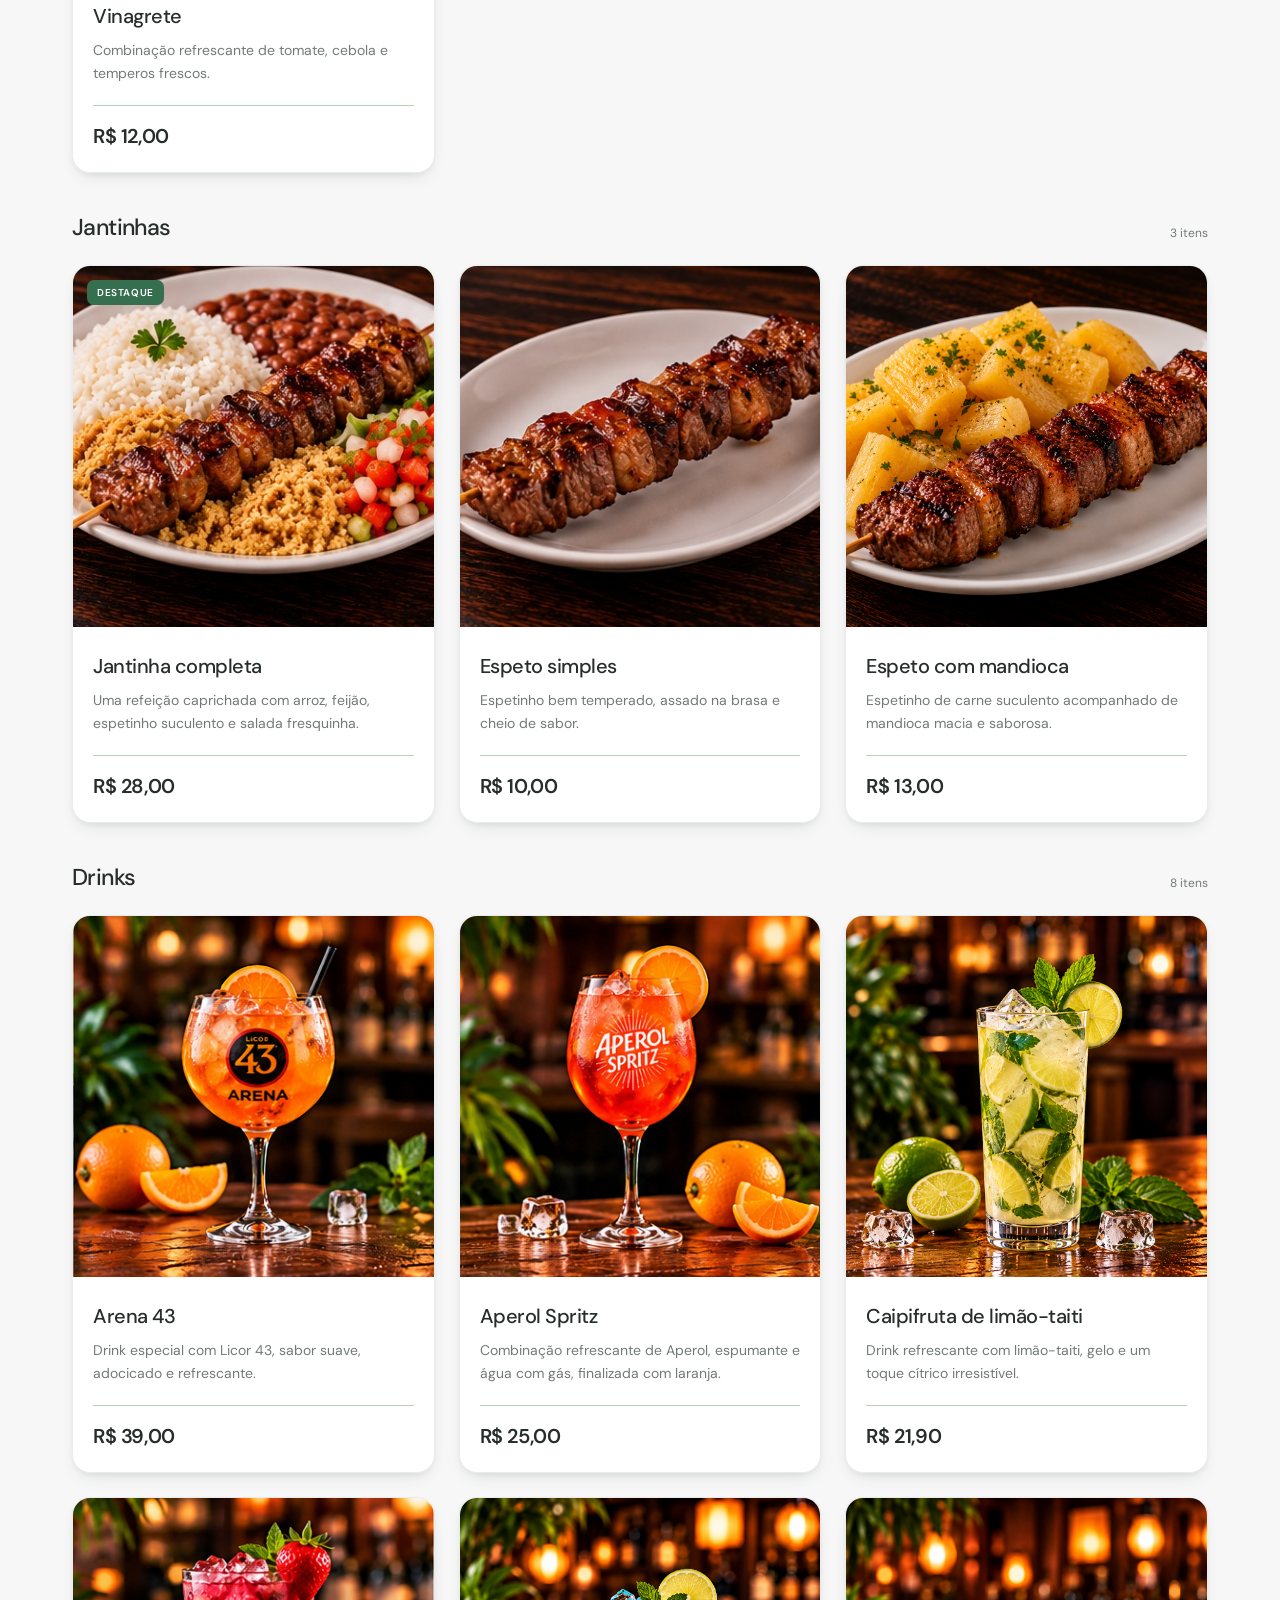
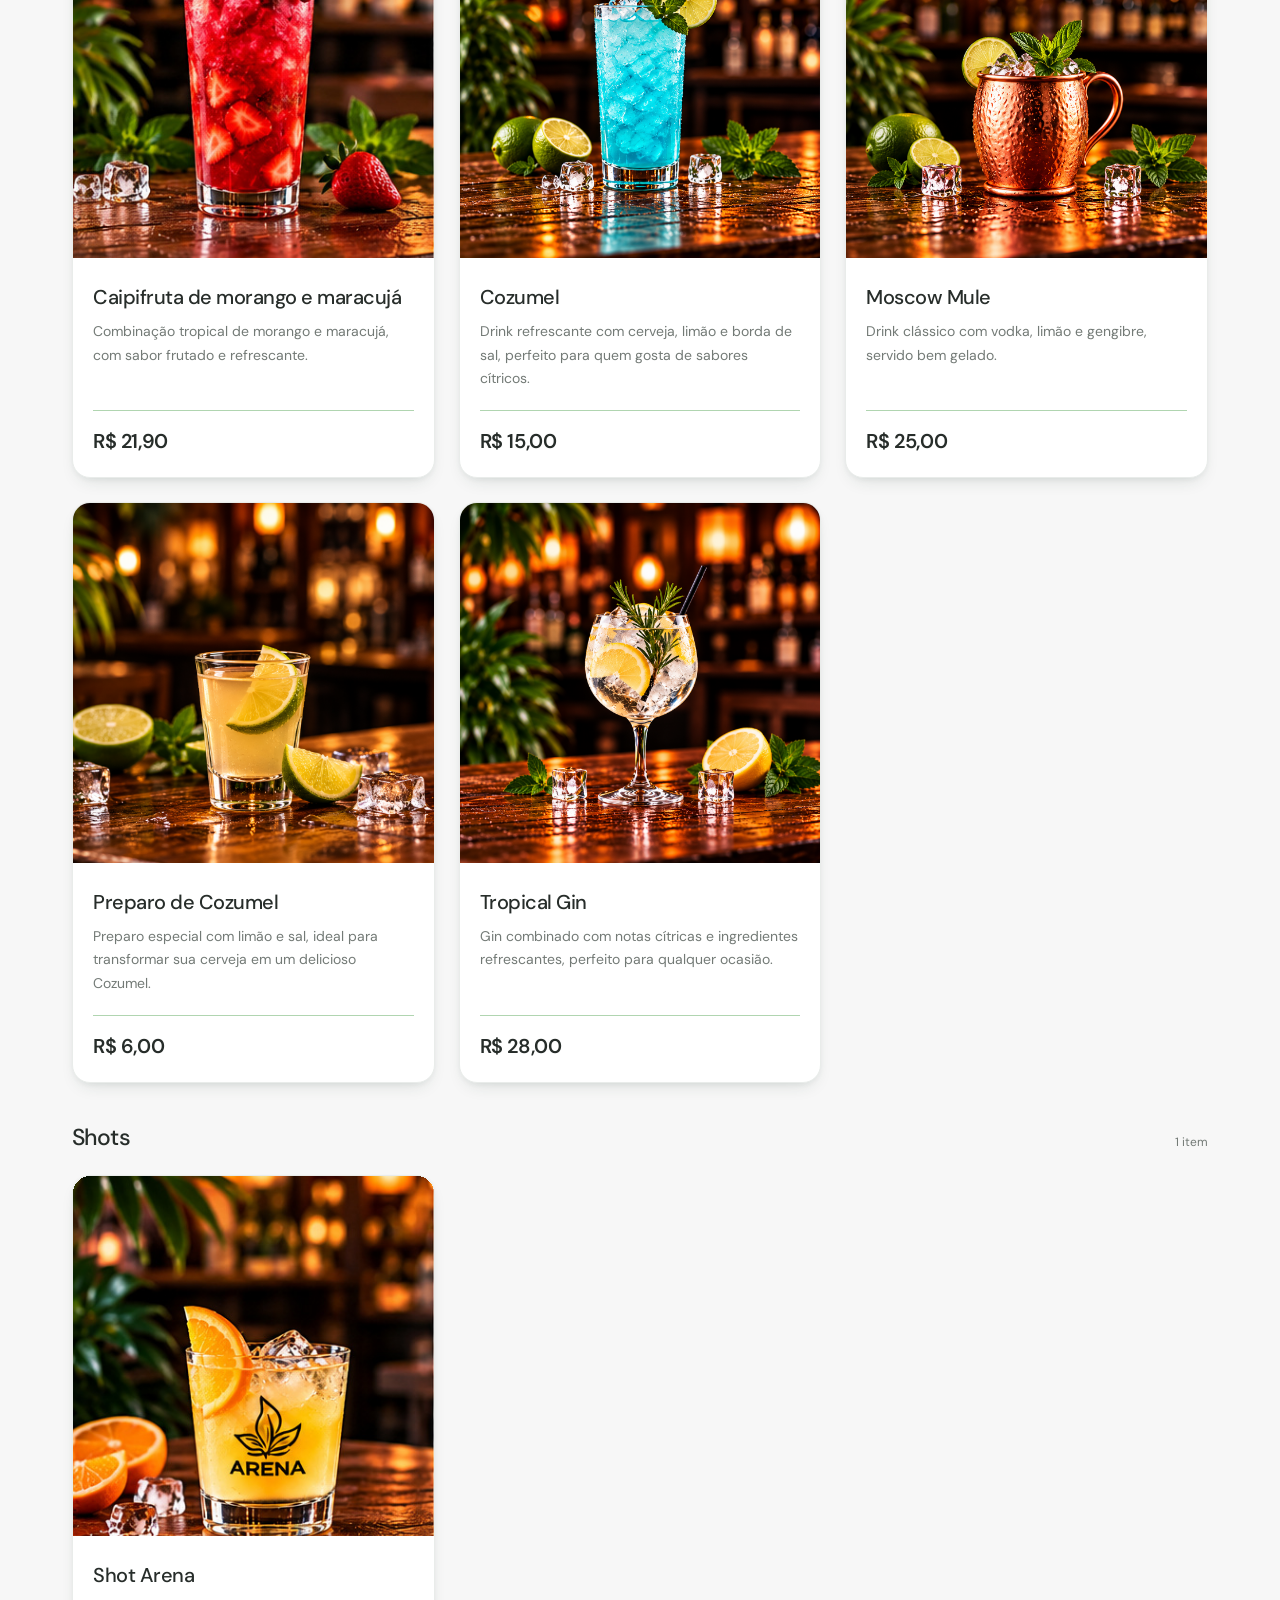
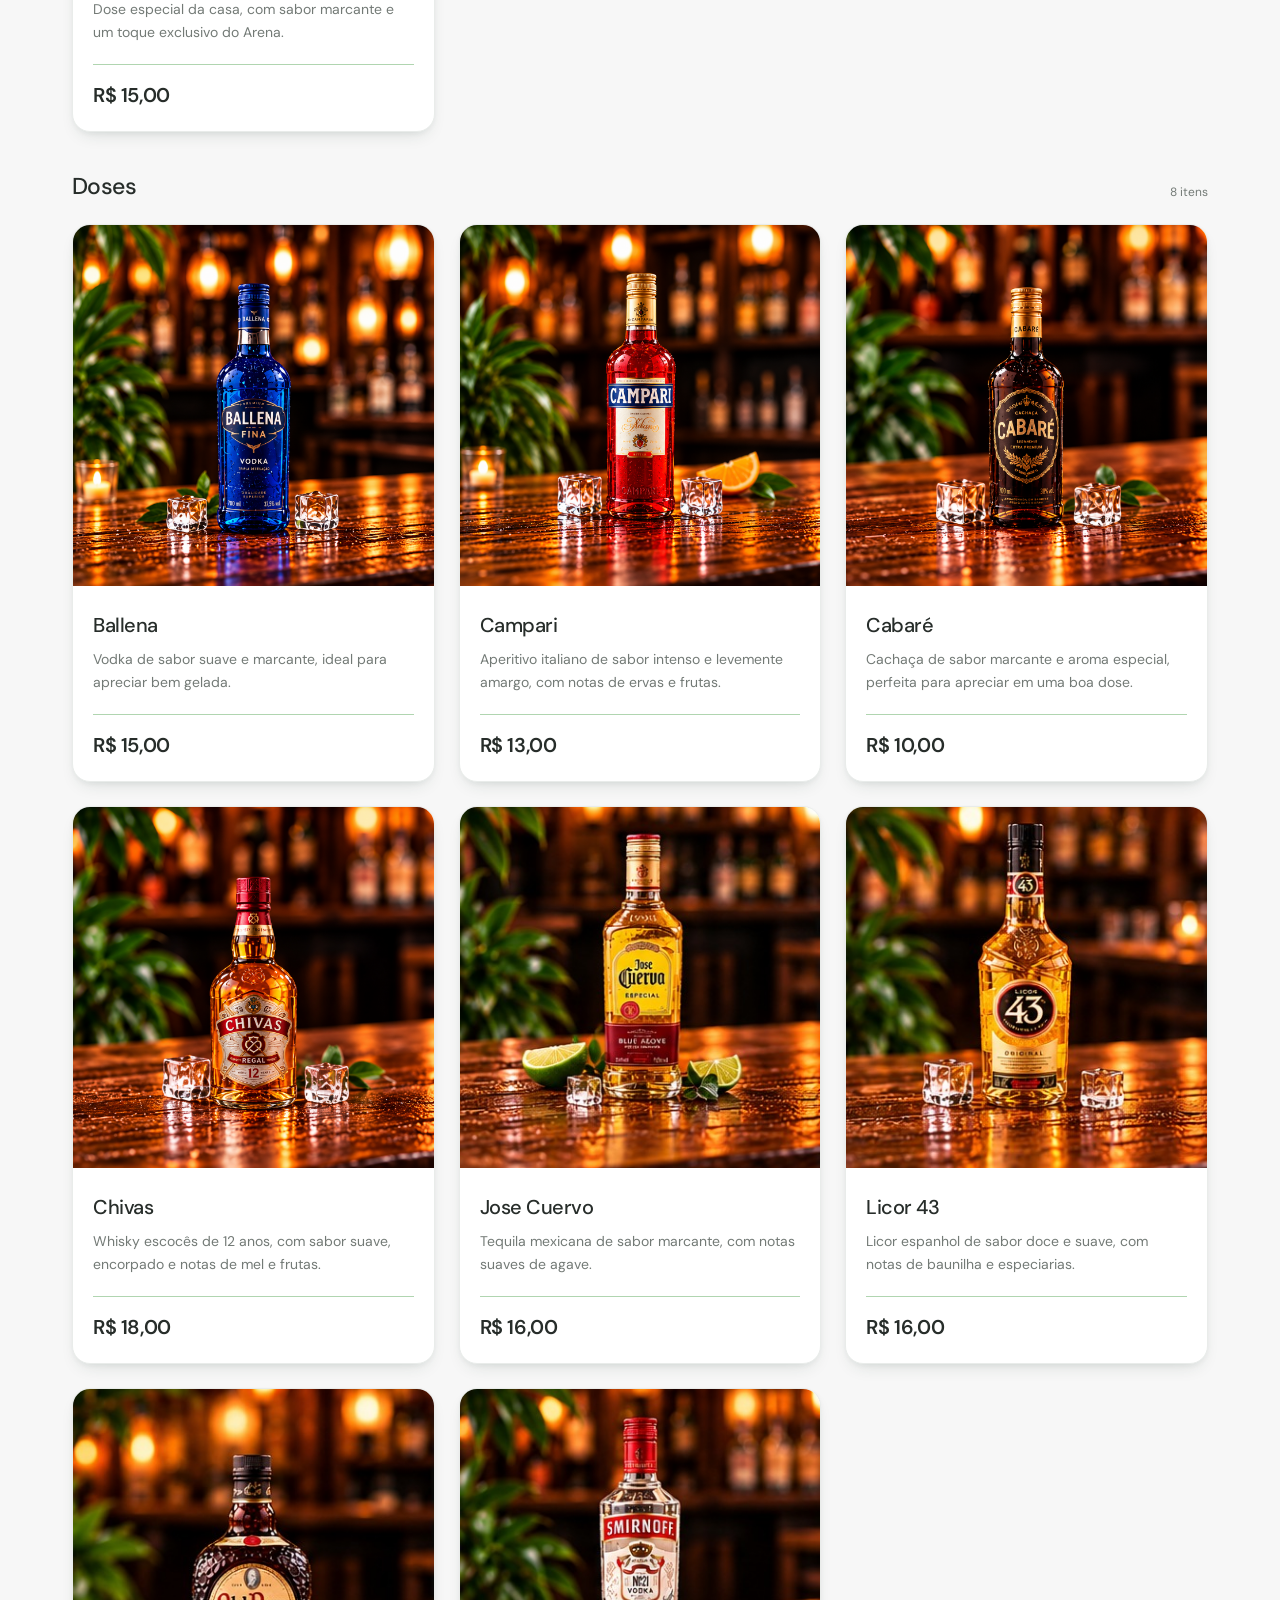
==== commit 5e1a4b6e: "first commit" ====
--- a/index.html
+++ b/index.html
@@ -62,7 +62,6 @@
     </a>
     <div class="footer-credits">
       <span>© 2026 Buriti Arena. Todos os direitos reservados.</span>
-      <p class="footer-contact-hint">Toque no nome para ver meu Instagram ou no número para conversar no WhatsApp.</p>
       <div class="footer-developer">
         <span>Desenvolvido por</span>
         <a href="https://www.instagram.com/andersonmends__/" target="_blank"
@@ -72,7 +71,7 @@
             <circle cx="12" cy="12" r="4" />
             <circle cx="17.5" cy="6.5" r="1" fill="currentColor" stroke="none" />
           </svg>
-          <span>Anderson Mendes de Souza</span></a>
+          <span>andersonmends__</span></a>
         <a href="https://wa.me/5564999999687?text=Ol%C3%A1%21%20Vim%20pelo%20card%C3%A1pio%20digital%20do%20Buriti%20Arena."
           target="_blank" rel="noopener noreferrer"
           aria-label="Conversar com Anderson Mendes de Souza no WhatsApp: (64) 99999-9687">
@@ -83,6 +82,7 @@
           </svg>
           <span>(64) 99999-9687</span>
         </a>
+        <p class="footer-contact-hint">Toque no nome para ver meu Instagram ou no número para conversar no WhatsApp.</p>
       </div>
     </div>
   </footer>
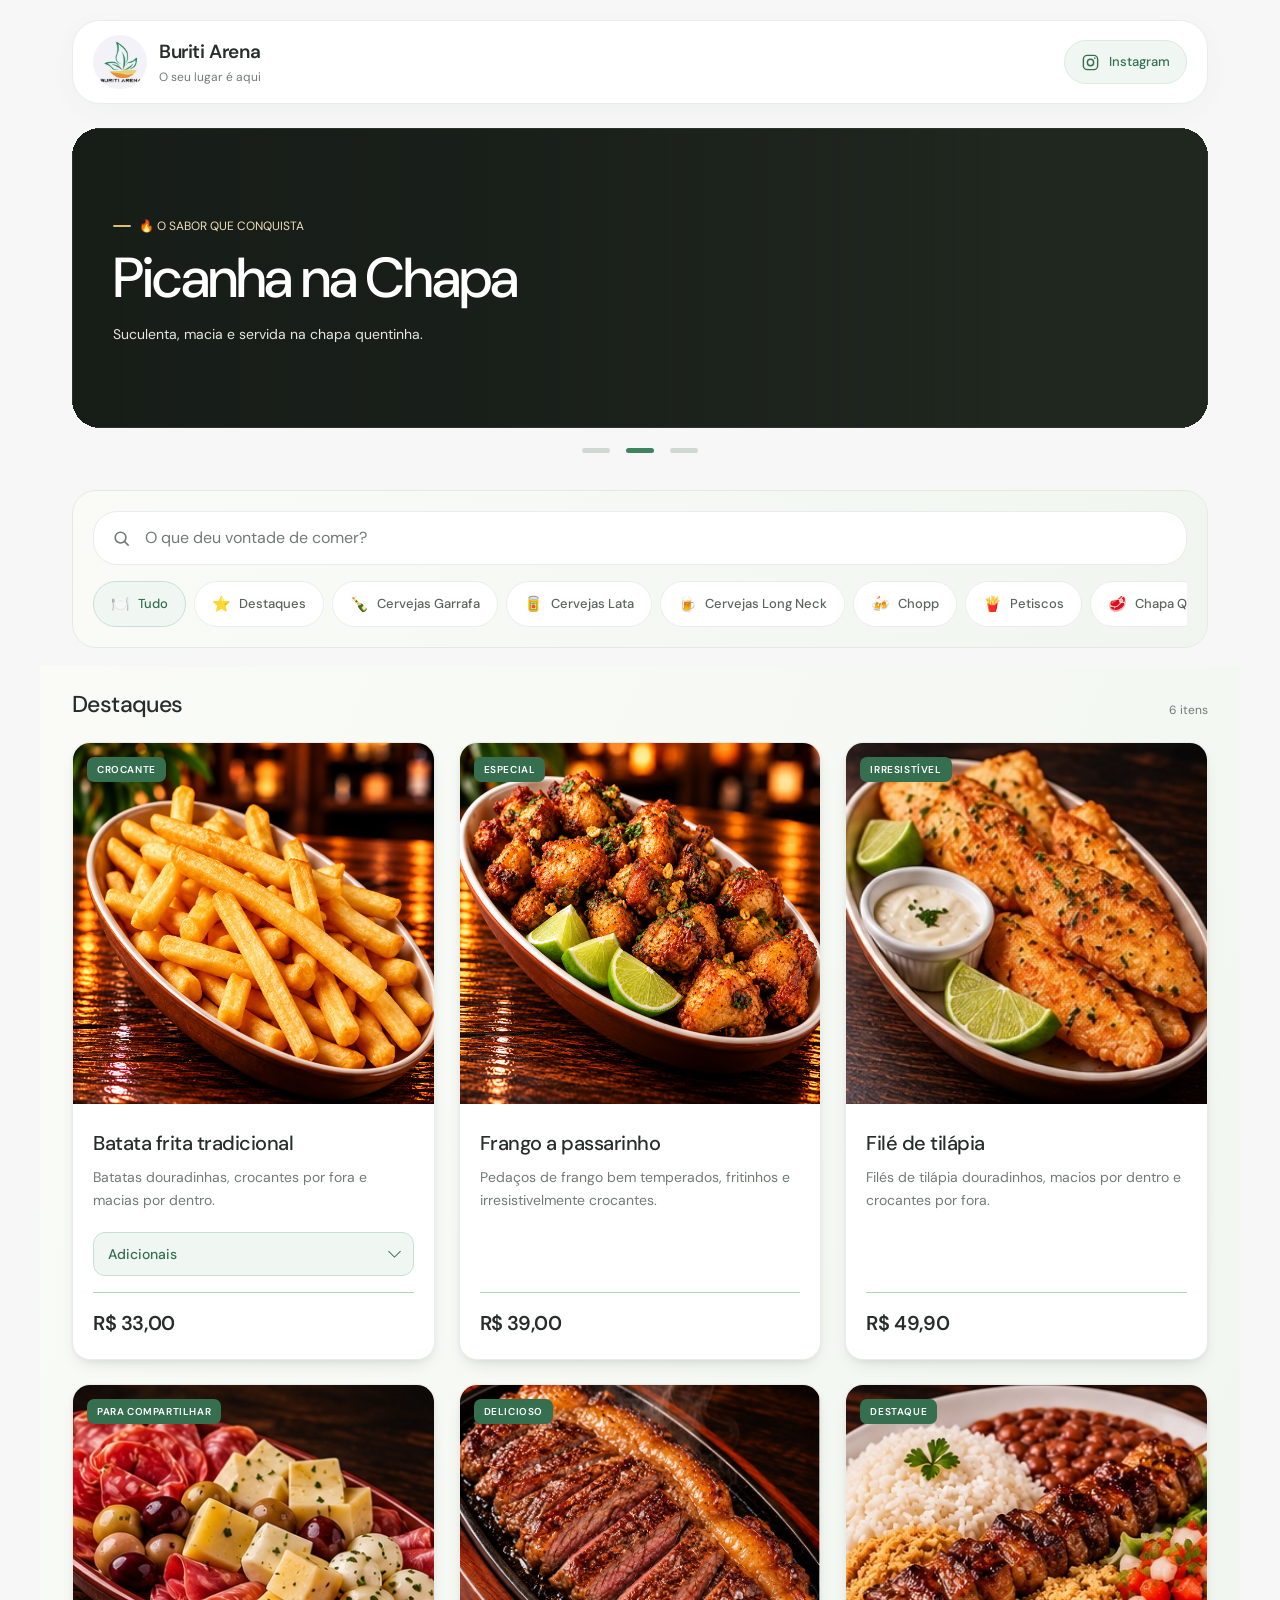
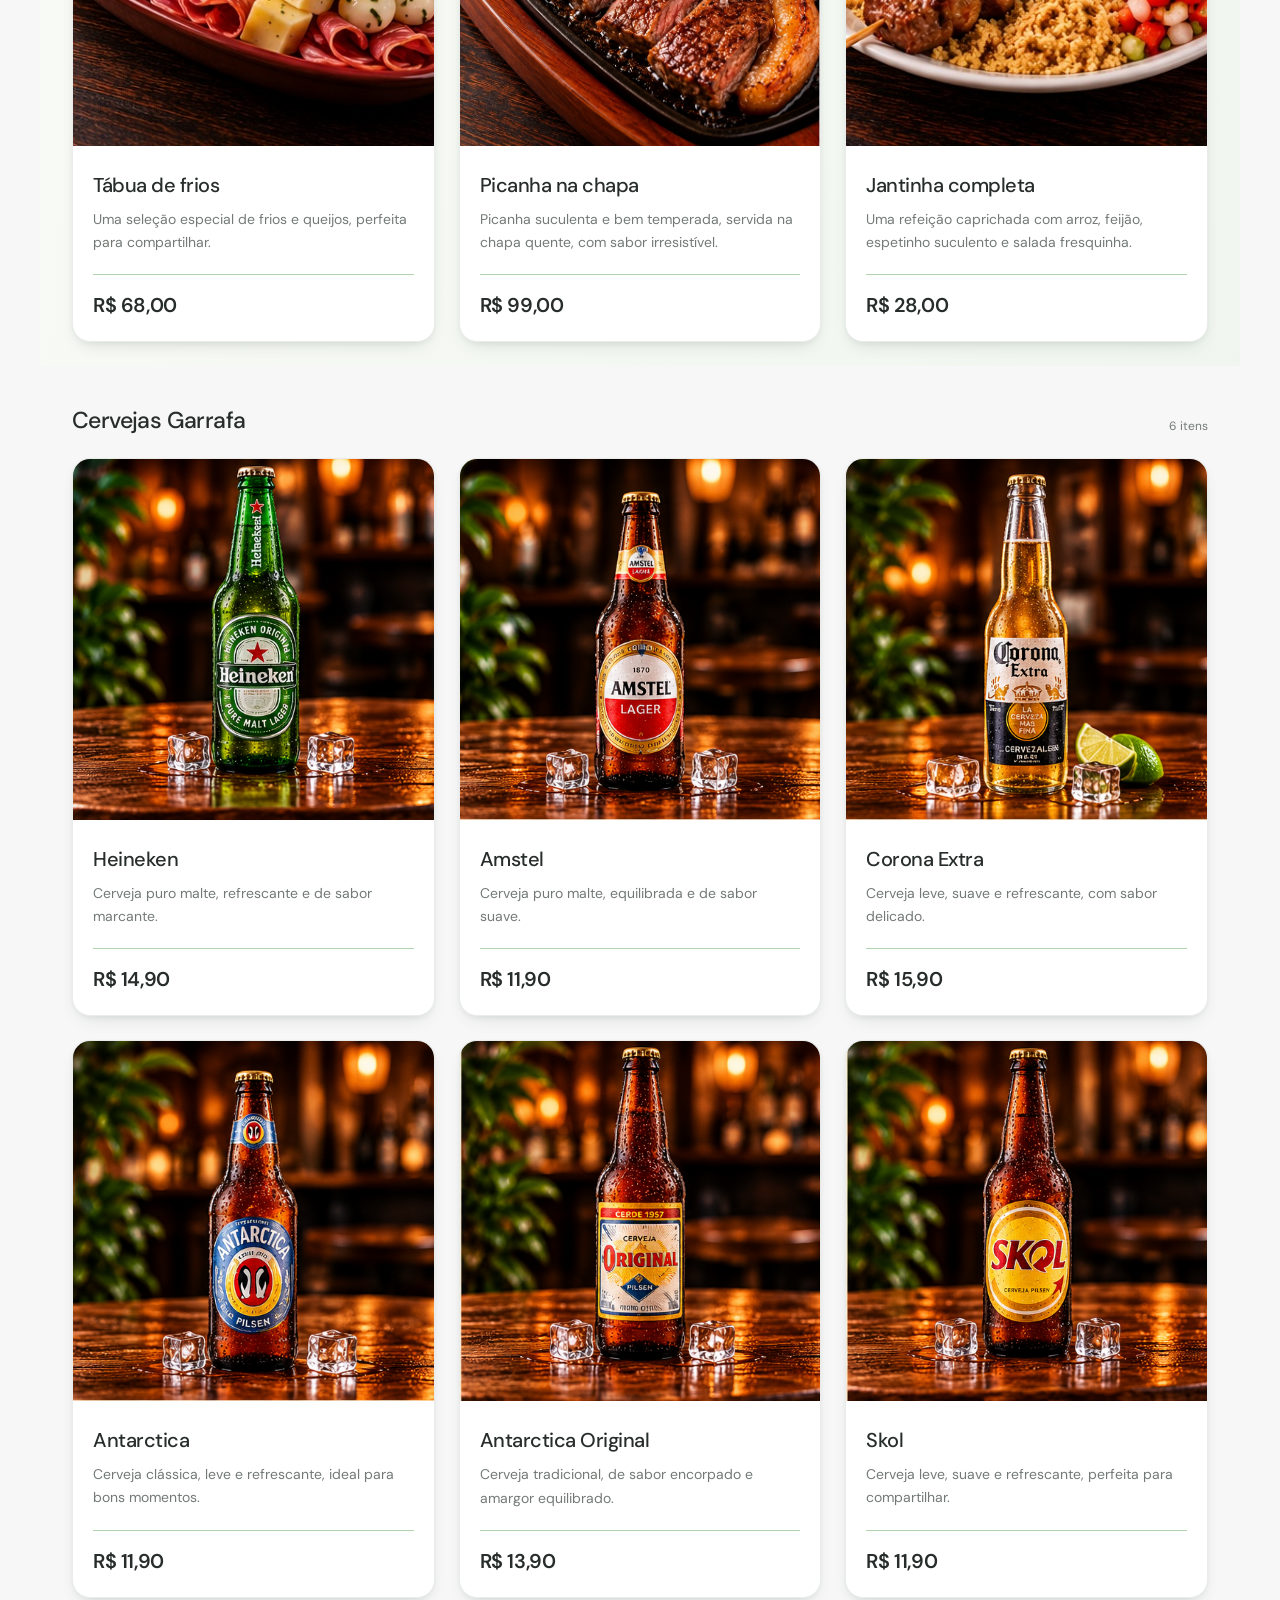
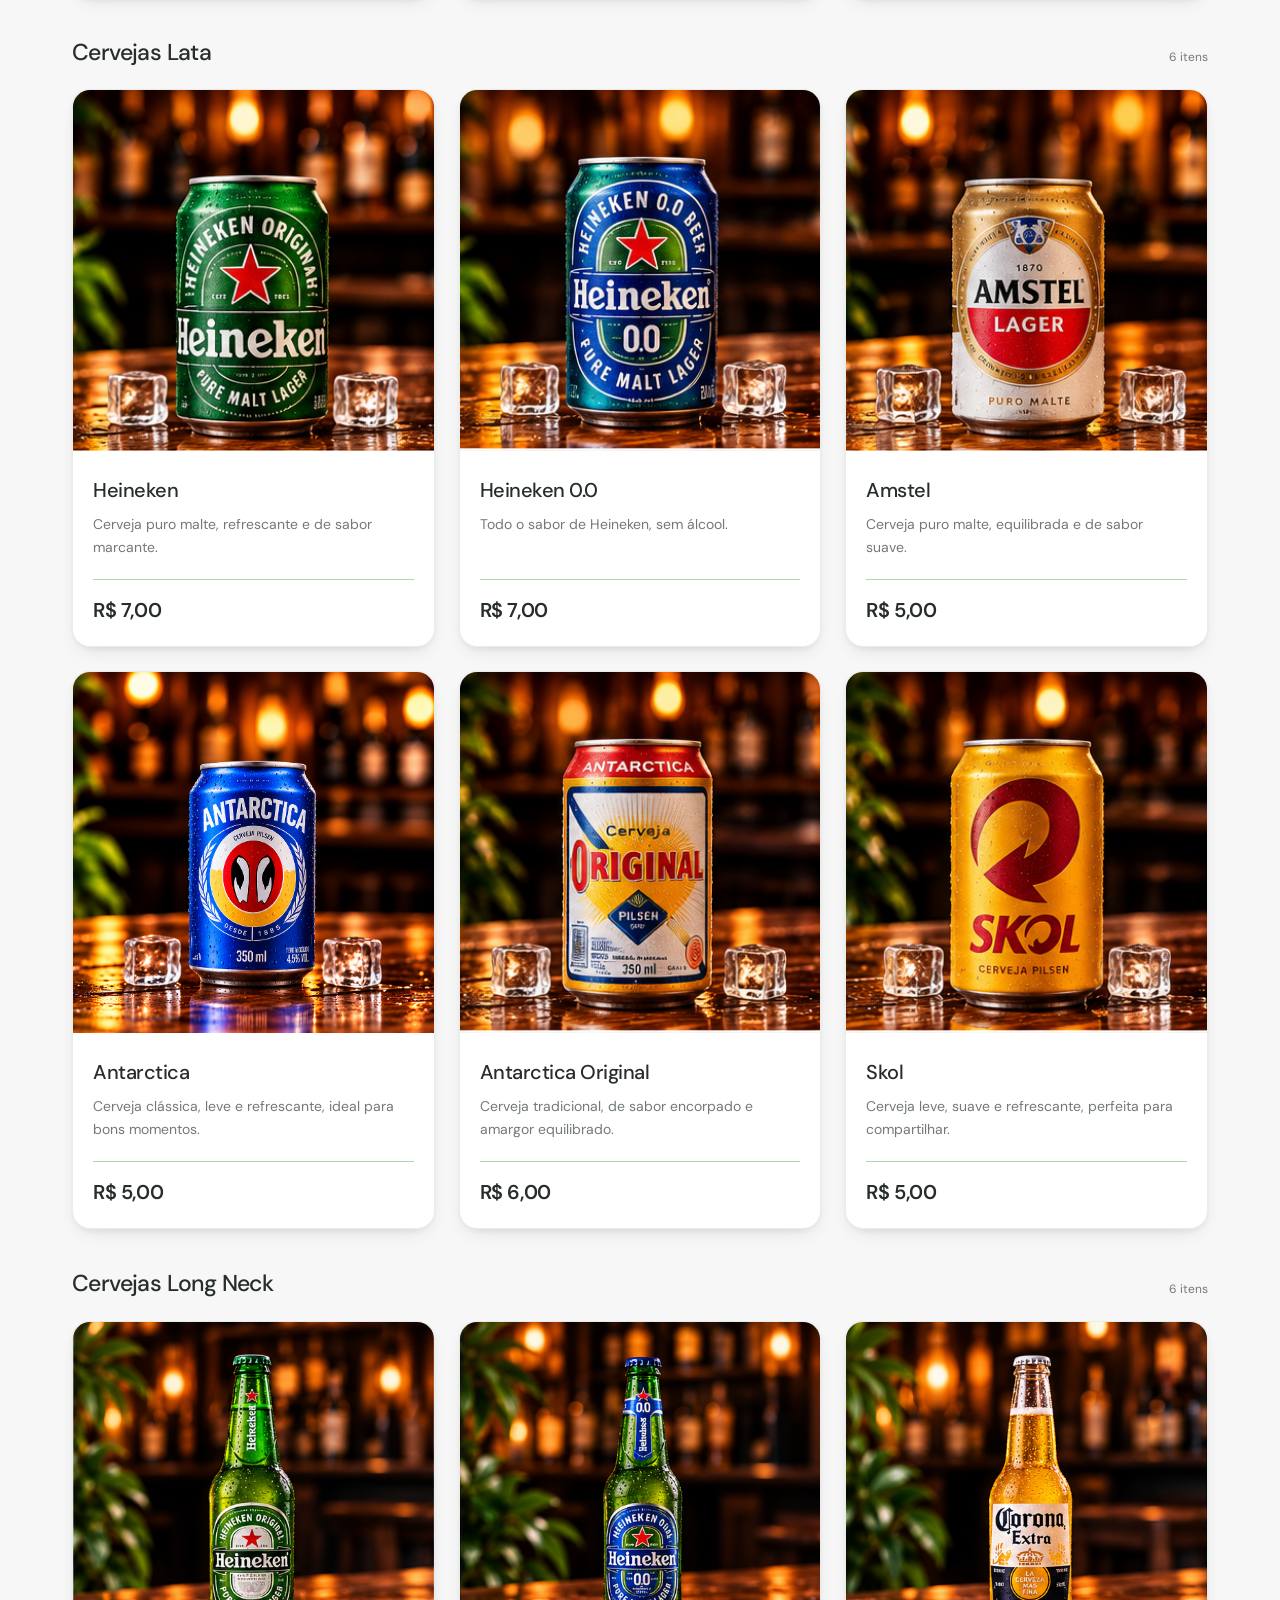
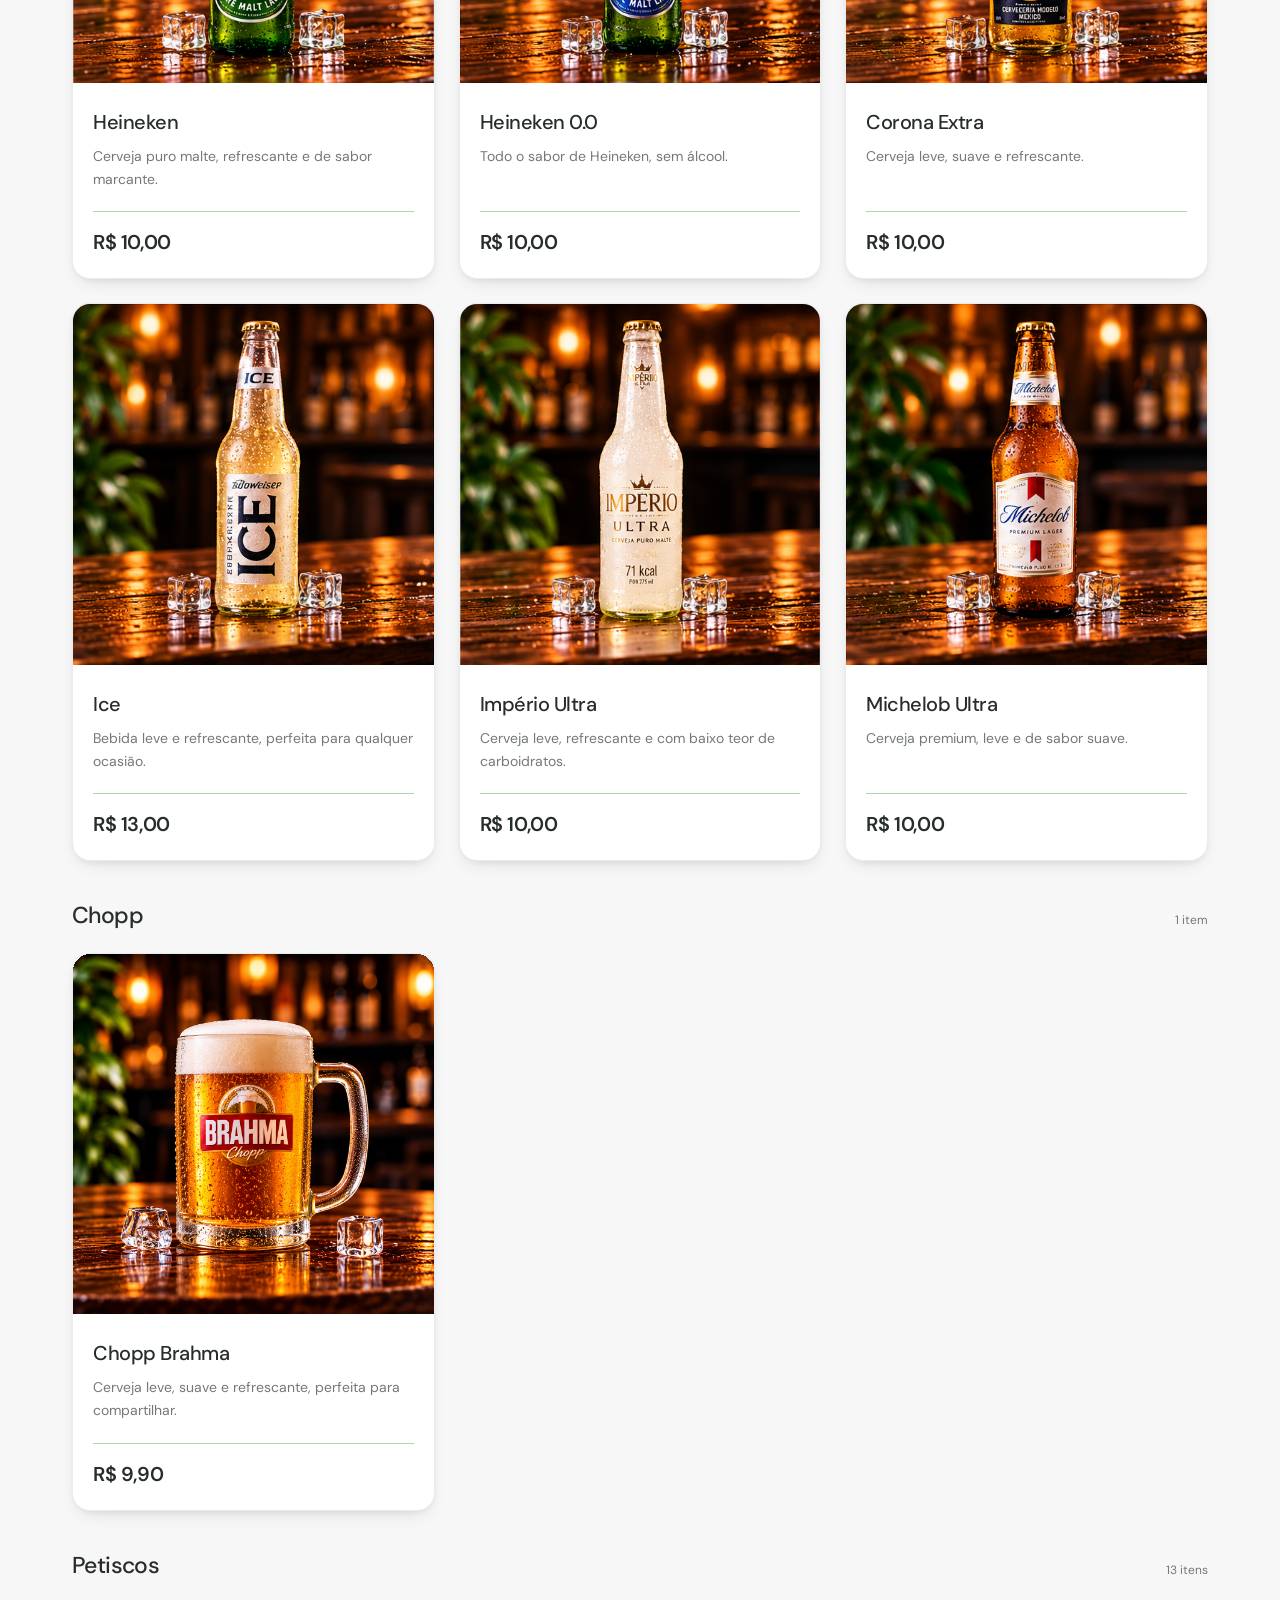
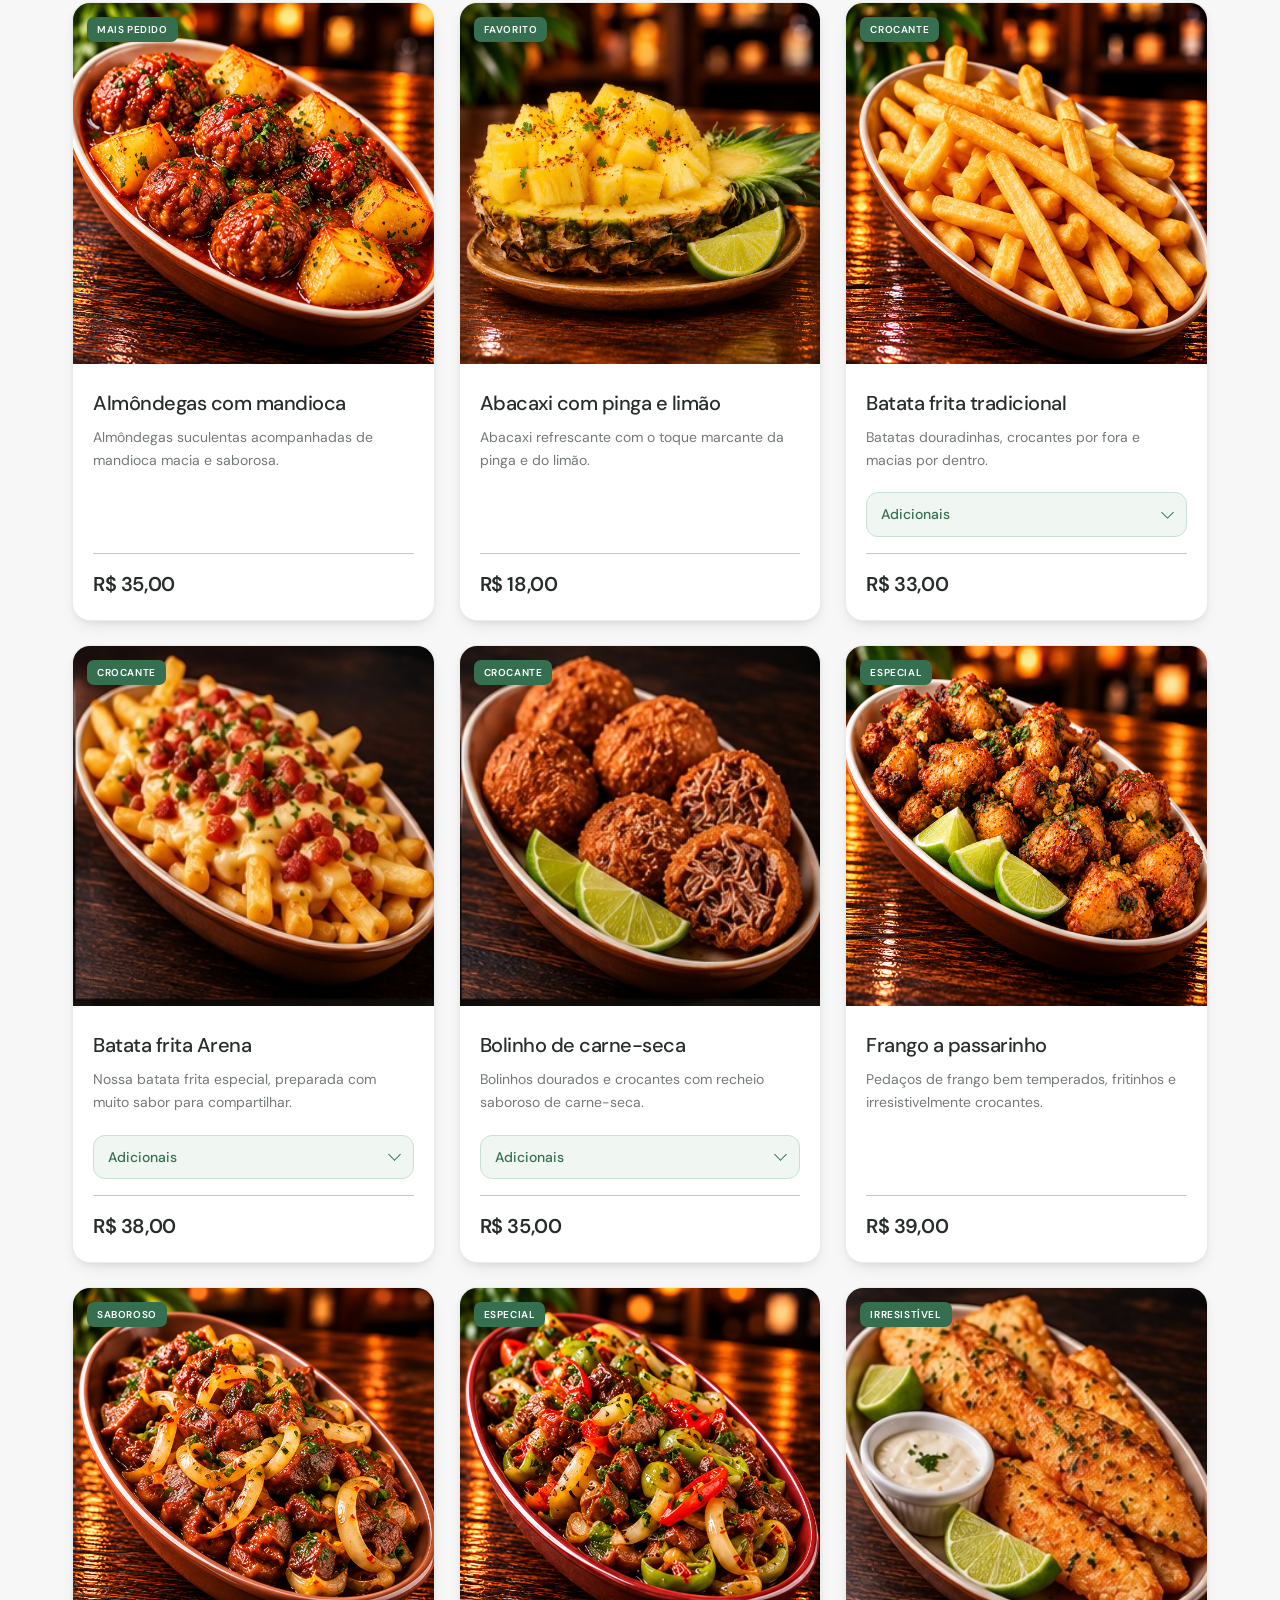
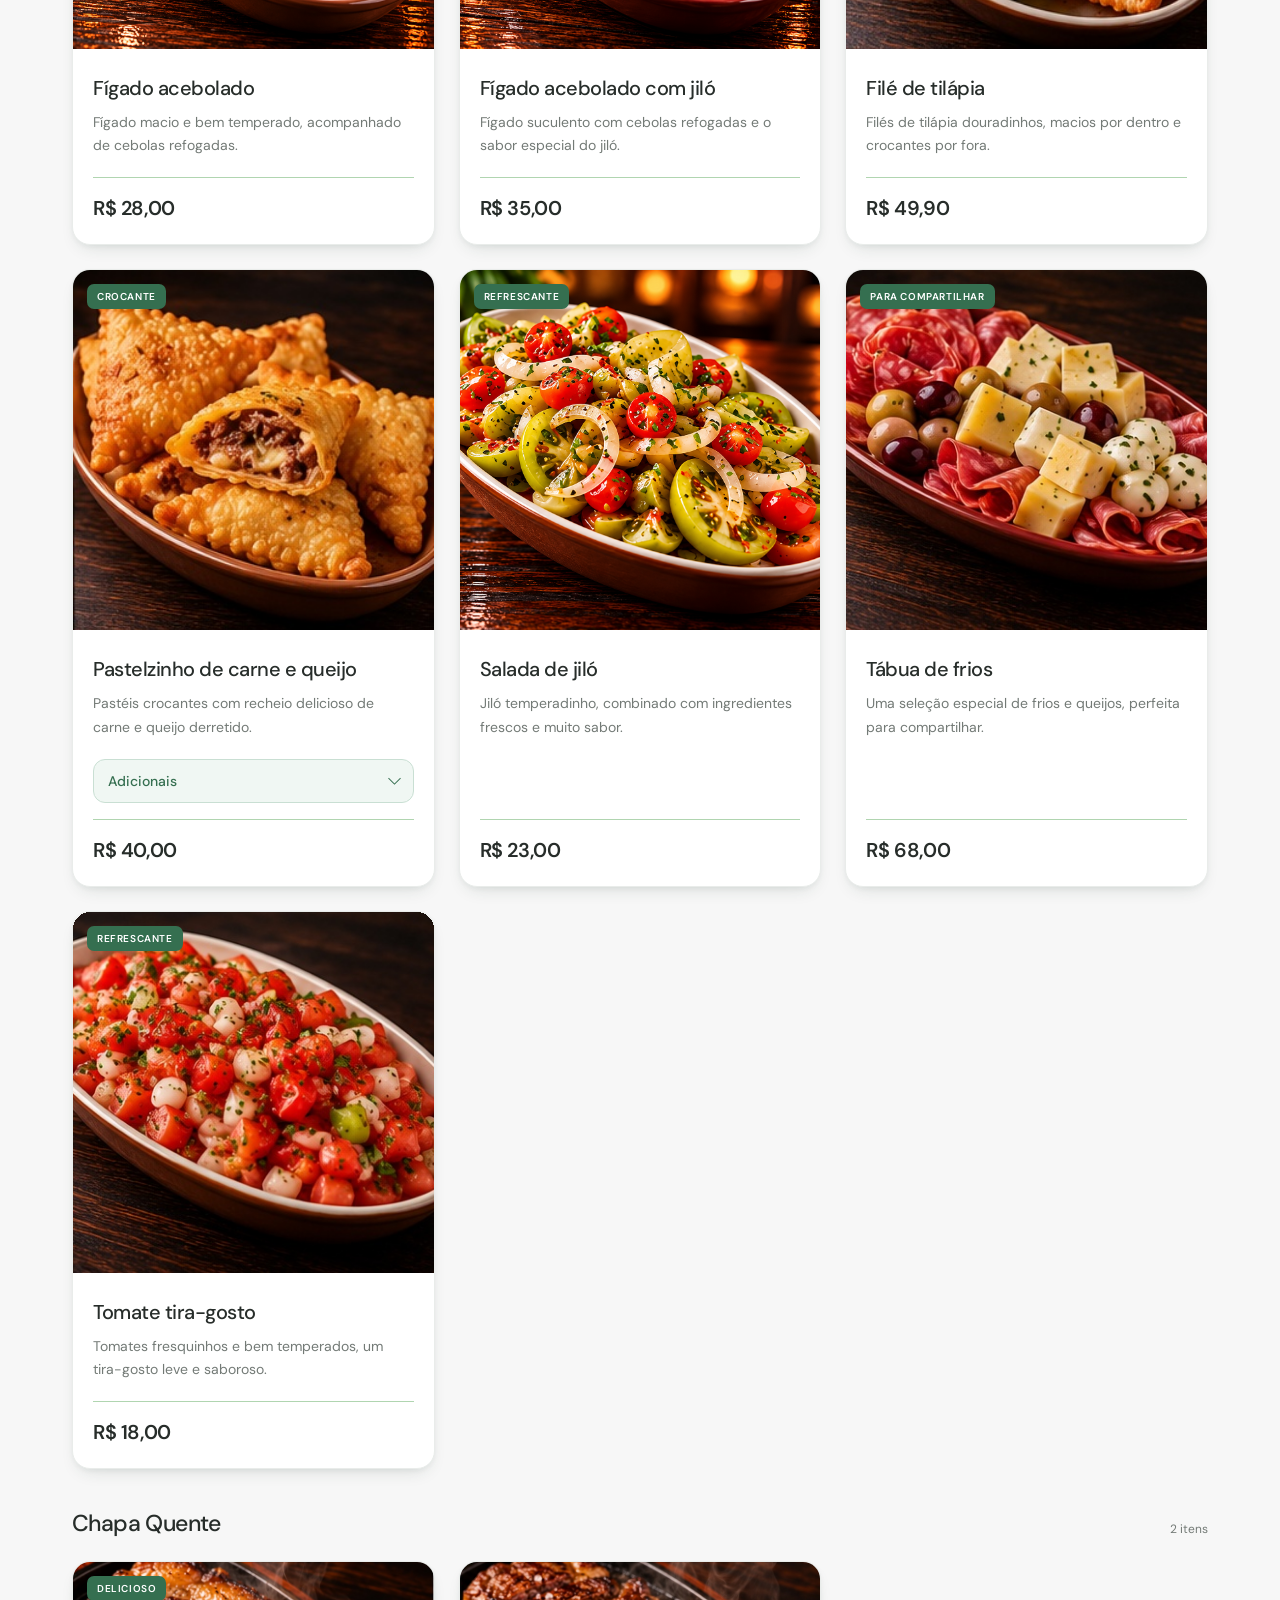
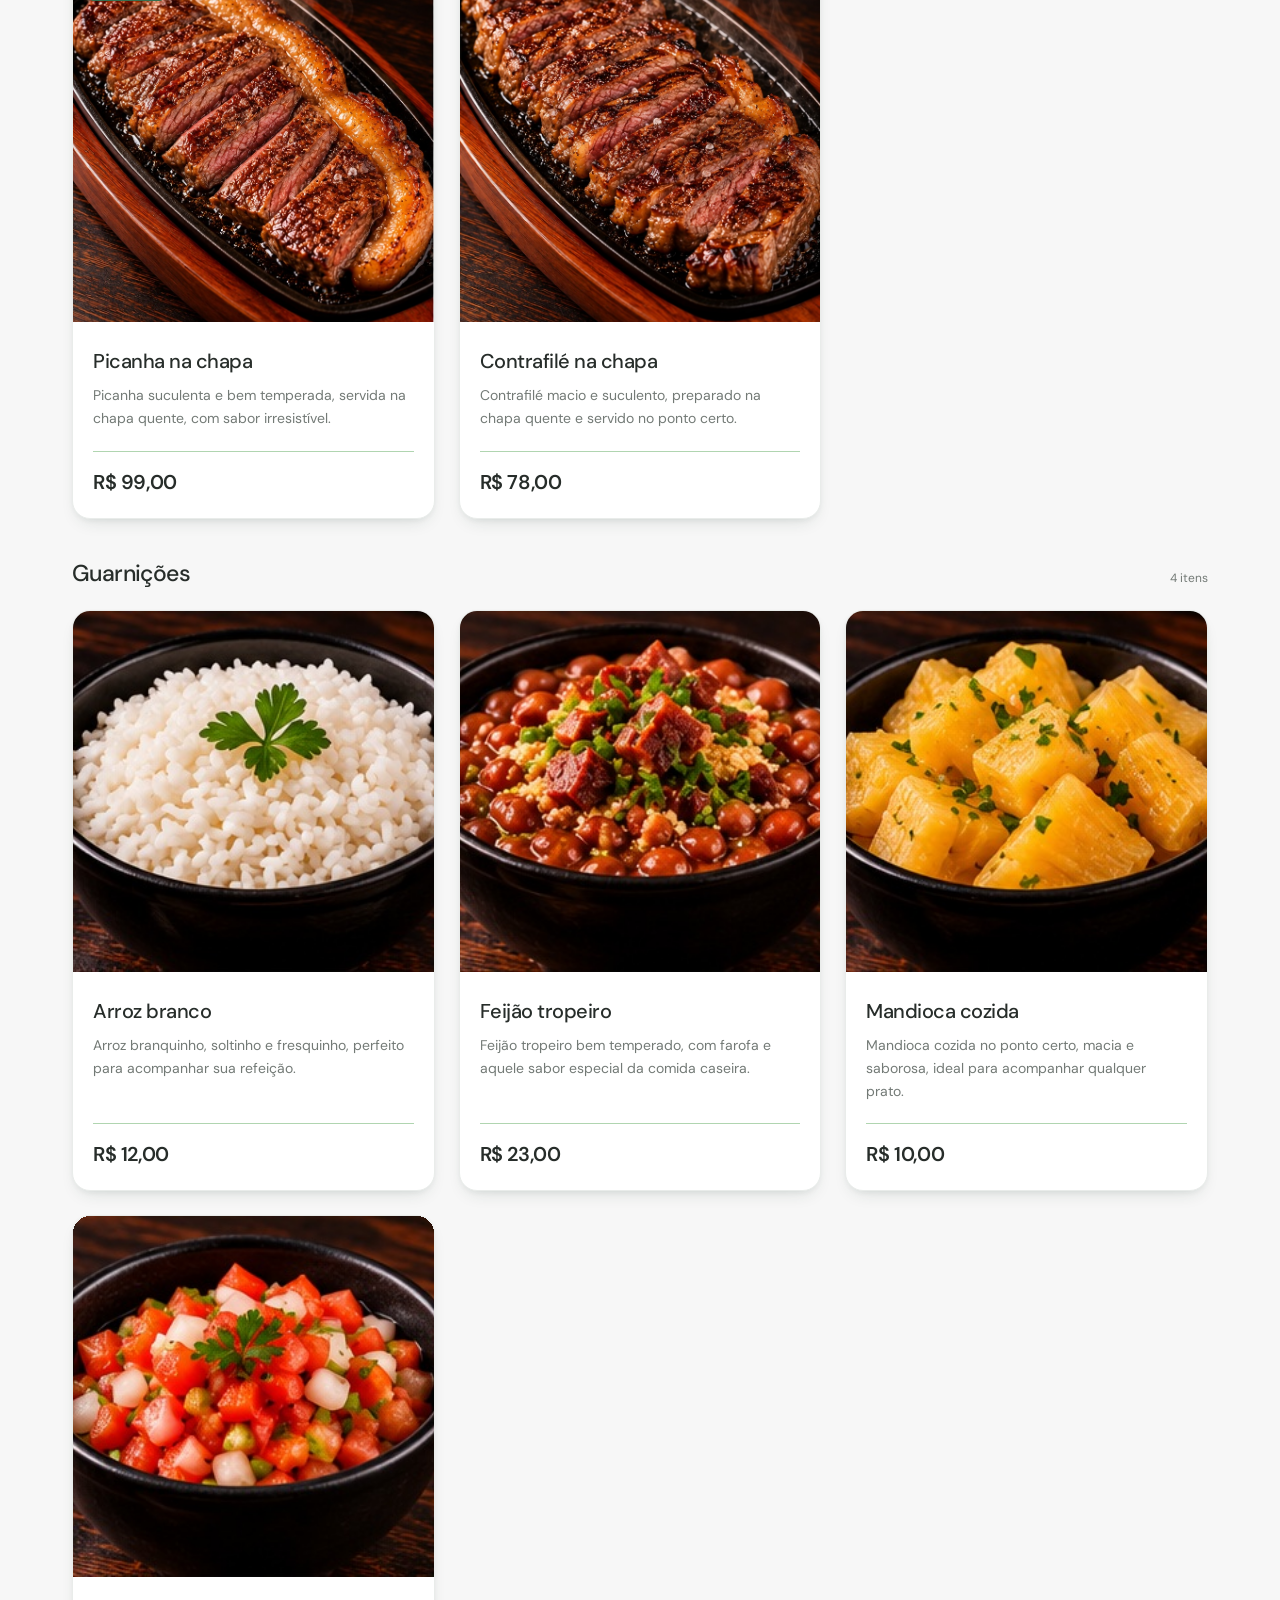
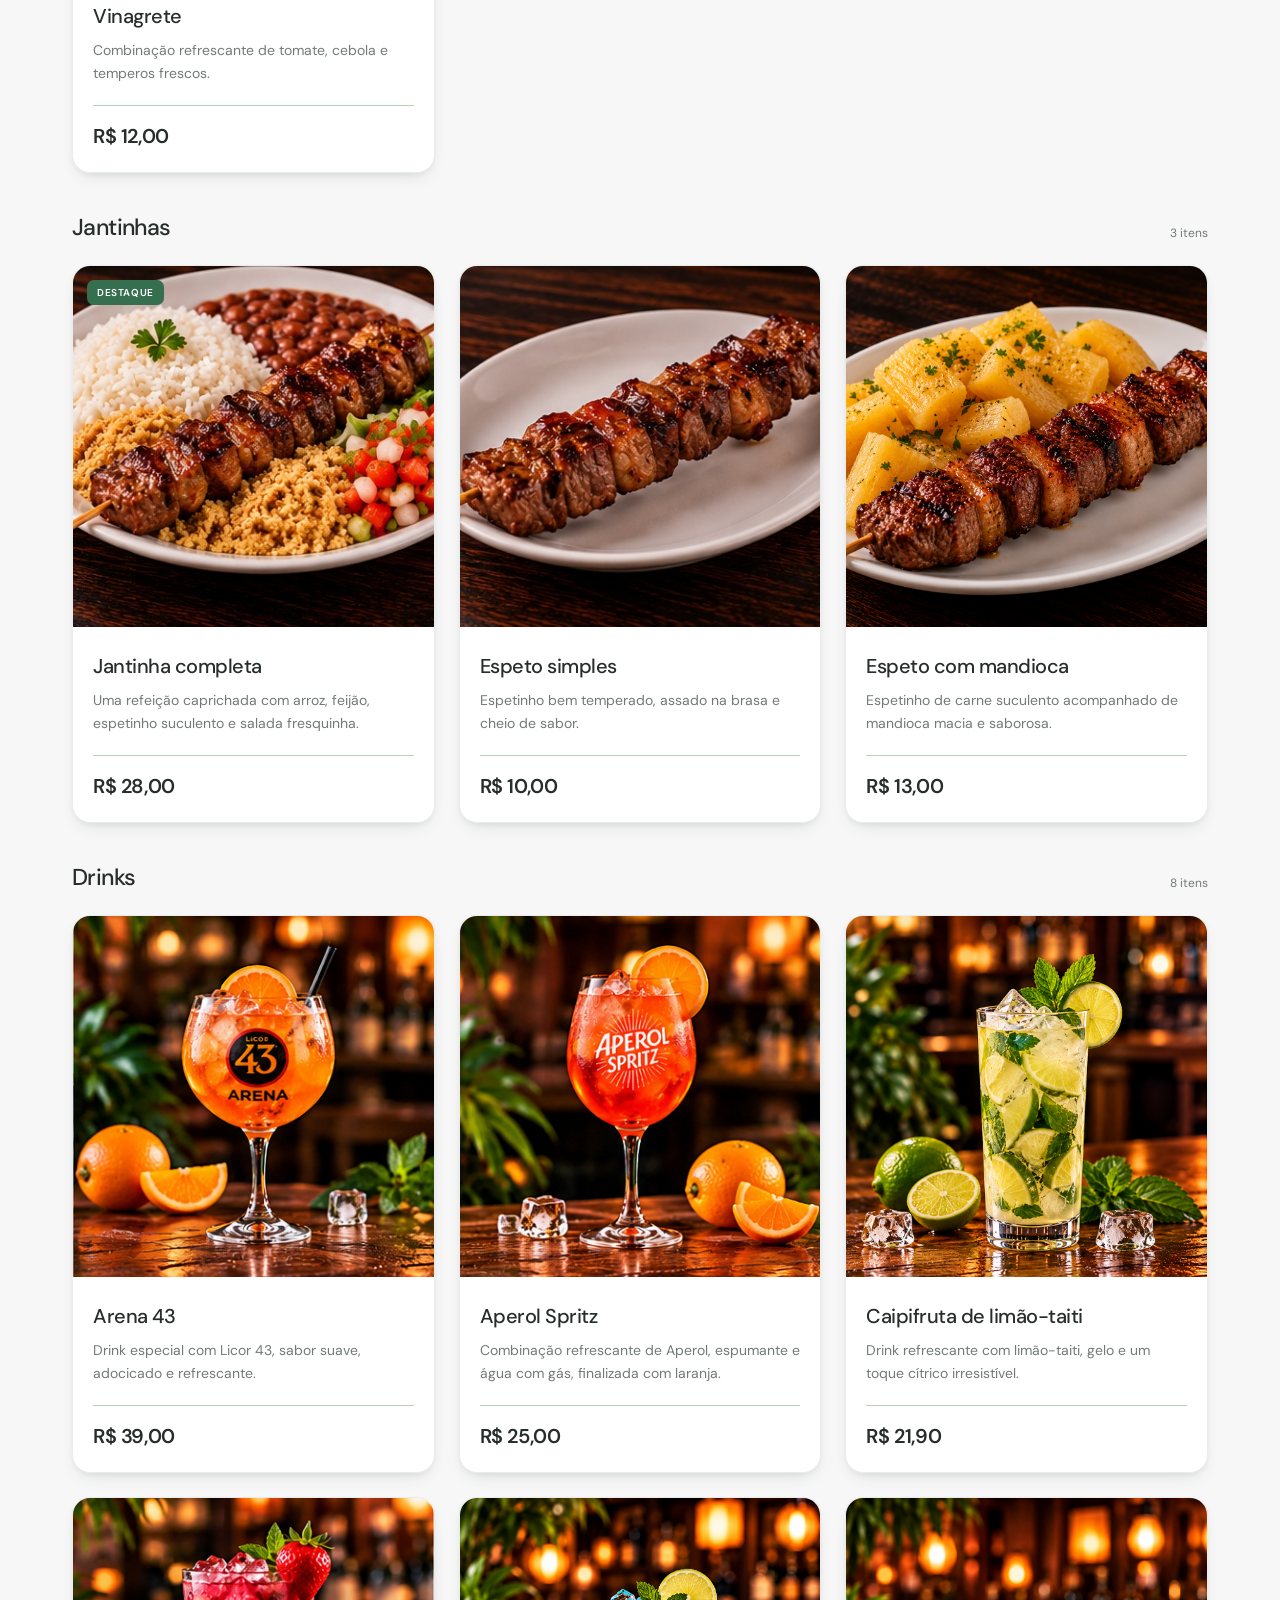
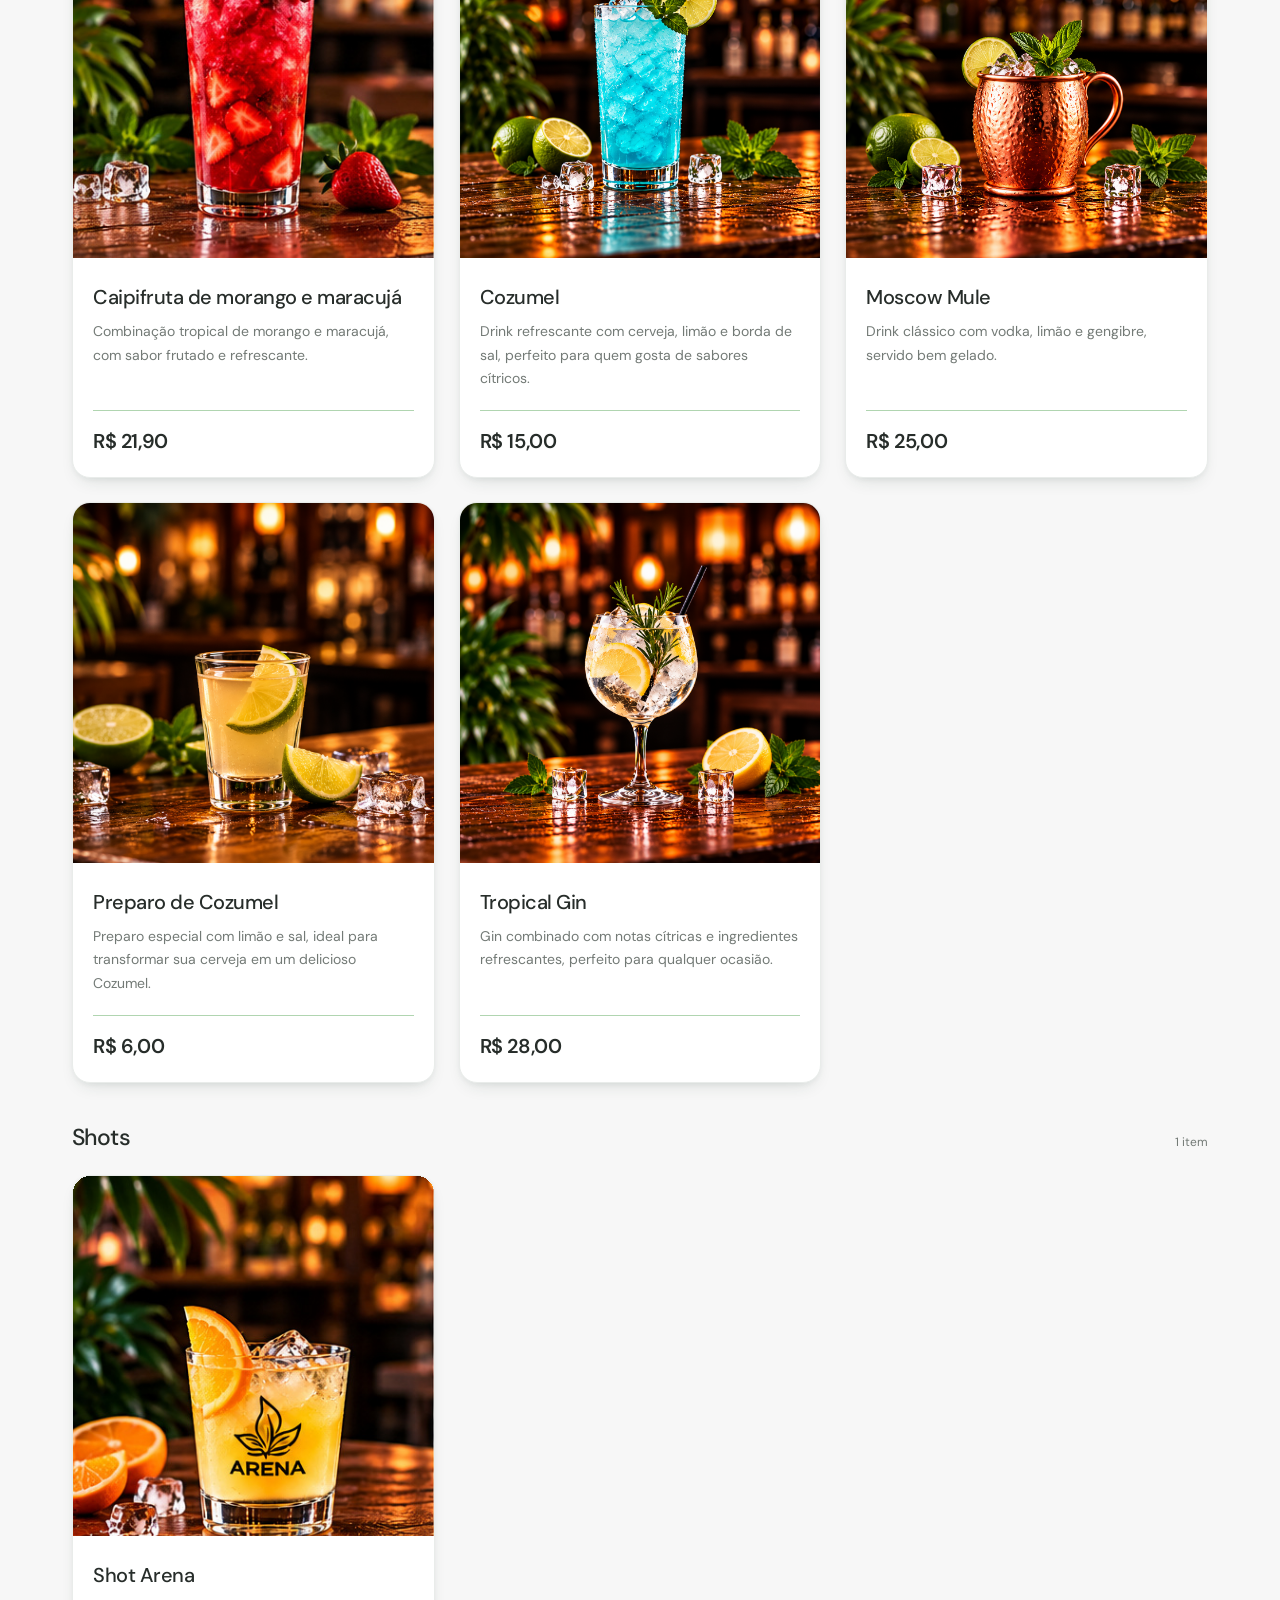
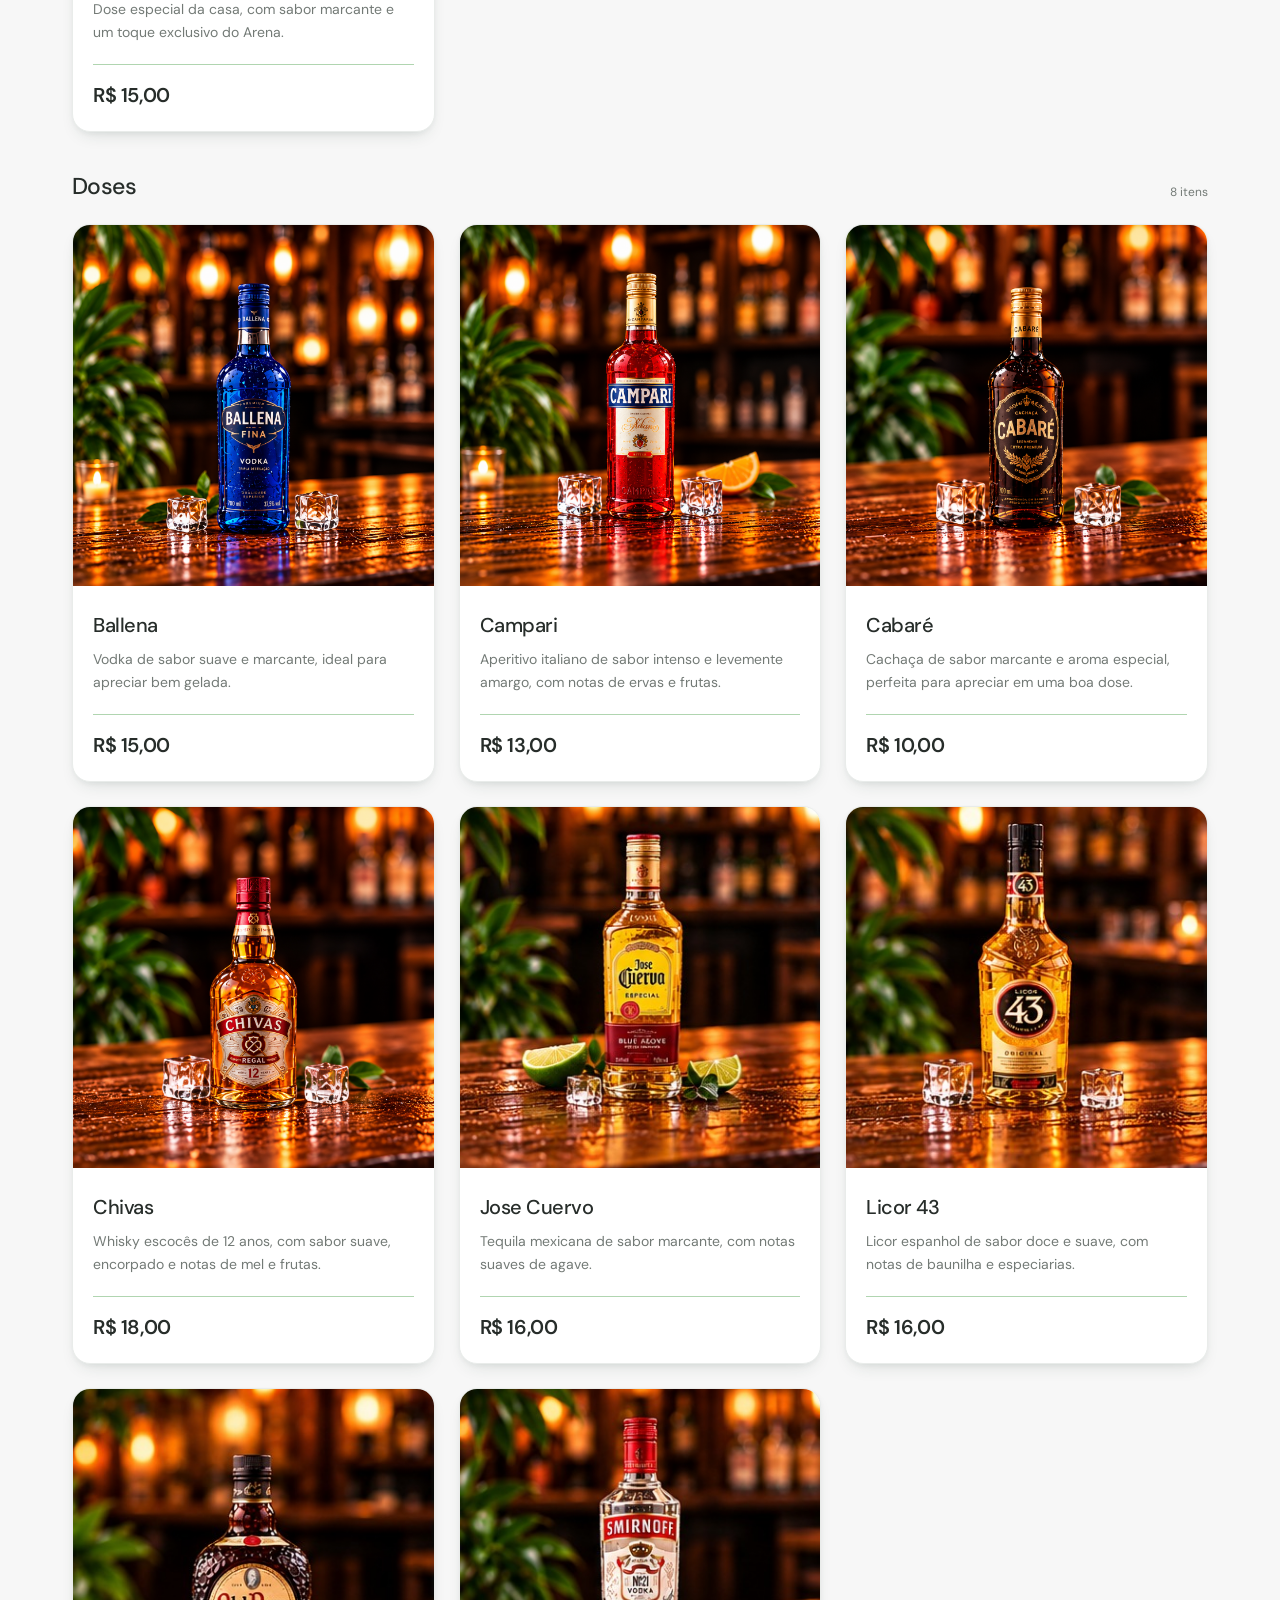
==== commit 4b26a8ea: "first commit" ====
--- a/index.html
+++ b/index.html
@@ -58,14 +58,14 @@
         <circle cx="12" cy="12" r="4" />
         <circle cx="17.5" cy="6.5" r="1" fill="currentColor" stroke="none" />
       </svg>
-      Siga no Instagram <span aria-hidden="true">↗</span>
+      Siga no Instagram
     </a>
     <div class="footer-credits">
       <span>© 2026 Buriti Arena. Todos os direitos reservados.</span>
       <div class="footer-developer">
         <span>Desenvolvido por</span>
-        <a href="https://www.instagram.com/andersonmends__/" target="_blank"
-          rel="noopener noreferrer" aria-label="Instagram de Anderson Mendes de Souza">
+        <a href="https://www.instagram.com/andersonmends__/" target="_blank" rel="noopener noreferrer"
+          aria-label="Instagram de Anderson Mendes de Souza">
           <svg viewBox="0 0 24 24" fill="none" stroke="currentColor" stroke-width="1.8" aria-hidden="true">
             <rect x="3" y="3" width="18" height="18" rx="5" />
             <circle cx="12" cy="12" r="4" />
@@ -78,7 +78,8 @@
           <svg viewBox="0 0 24 24" fill="none" stroke="currentColor" stroke-width="1.8" stroke-linecap="round"
             stroke-linejoin="round" aria-hidden="true">
             <path d="M21 11.5a9 9 0 0 1-13.4 7.9L3 21l1.6-4.6A9 9 0 1 1 21 11.5Z" />
-            <path d="M8.5 7.5c-.6 0-1 1-1 1.8 0 2.8 3.4 6.2 6.2 6.2.8 0 1.8-.4 1.8-1l-2-1.5-1 1c-1.4-.6-2.9-2.1-3.5-3.5l1-1-1.5-2Z" />
+            <path
+              d="M8.5 7.5c-.6 0-1 1-1 1.8 0 2.8 3.4 6.2 6.2 6.2.8 0 1.8-.4 1.8-1l-2-1.5-1 1c-1.4-.6-2.9-2.1-3.5-3.5l1-1-1.5-2Z" />
           </svg>
           <span>(64) 99999-9687</span>
         </a>
@@ -88,4 +89,4 @@
   </footer>
 </body>
 
-</html>
+</html>
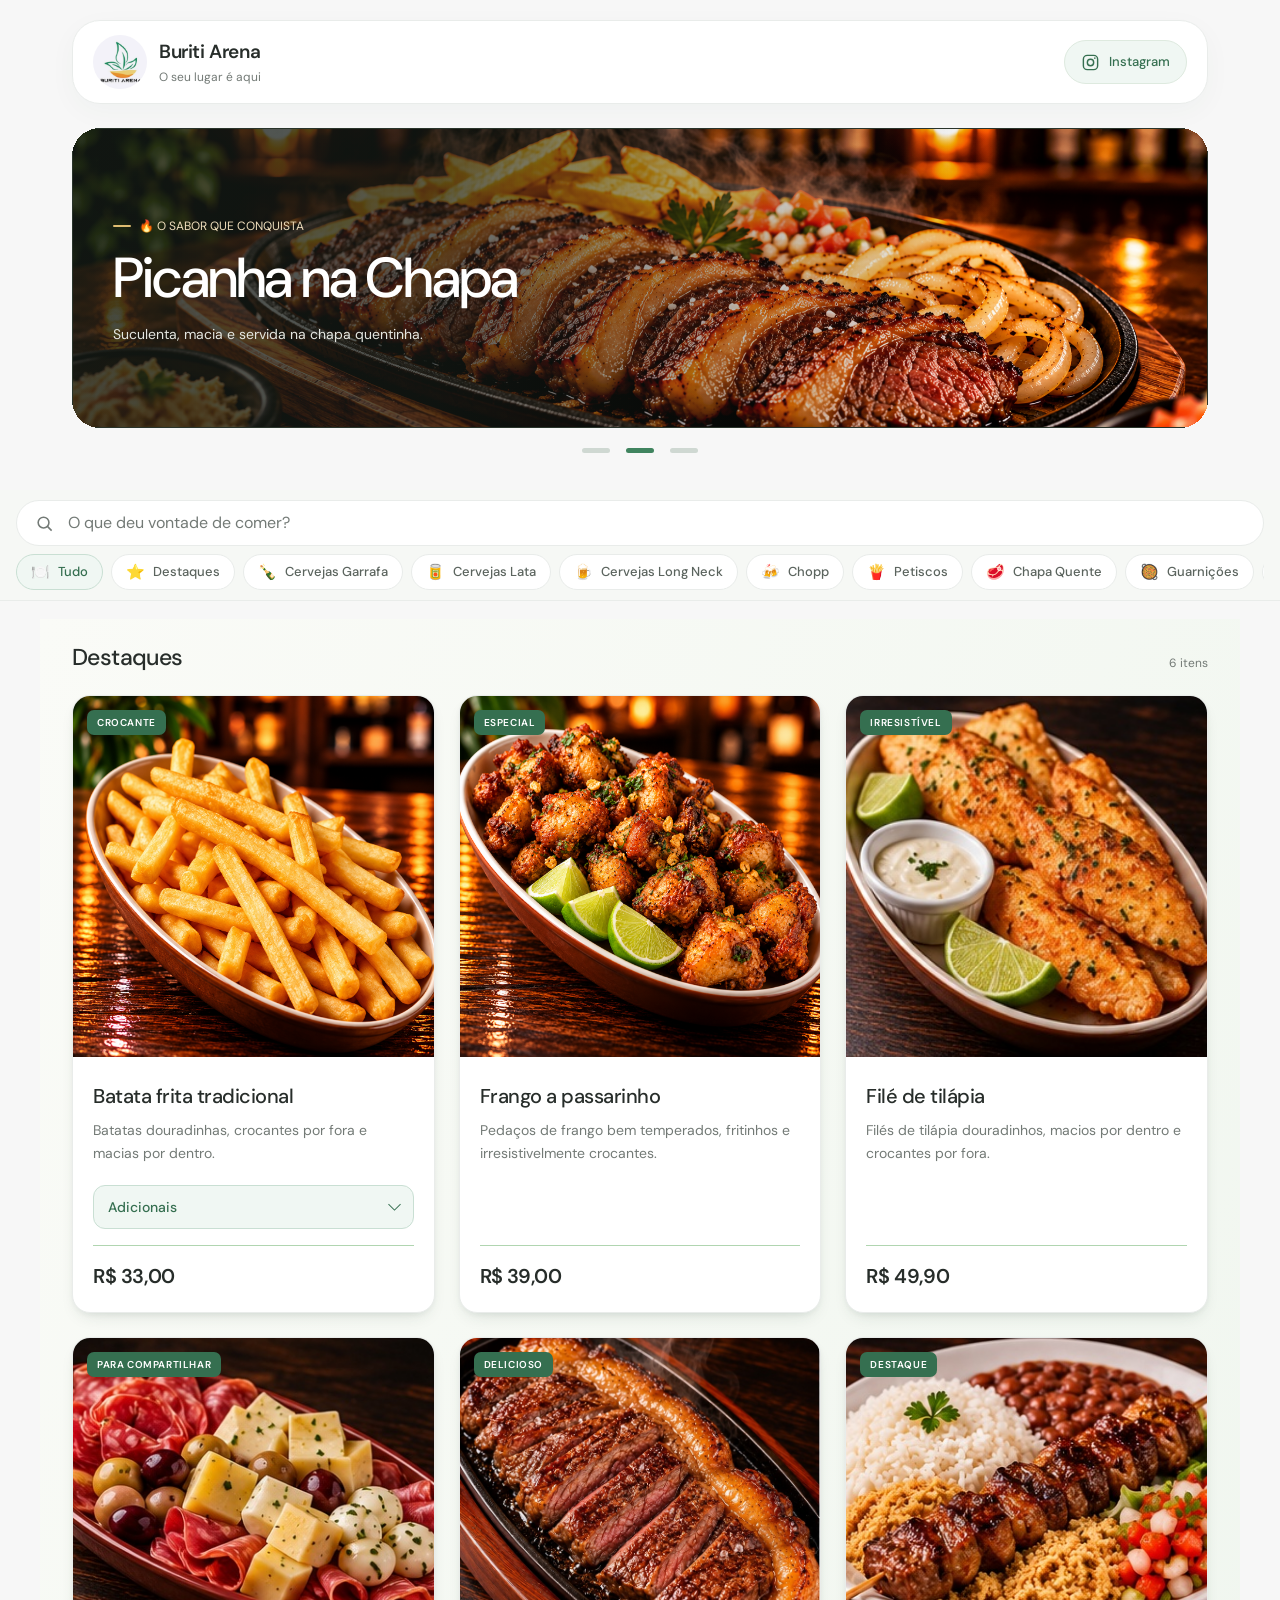
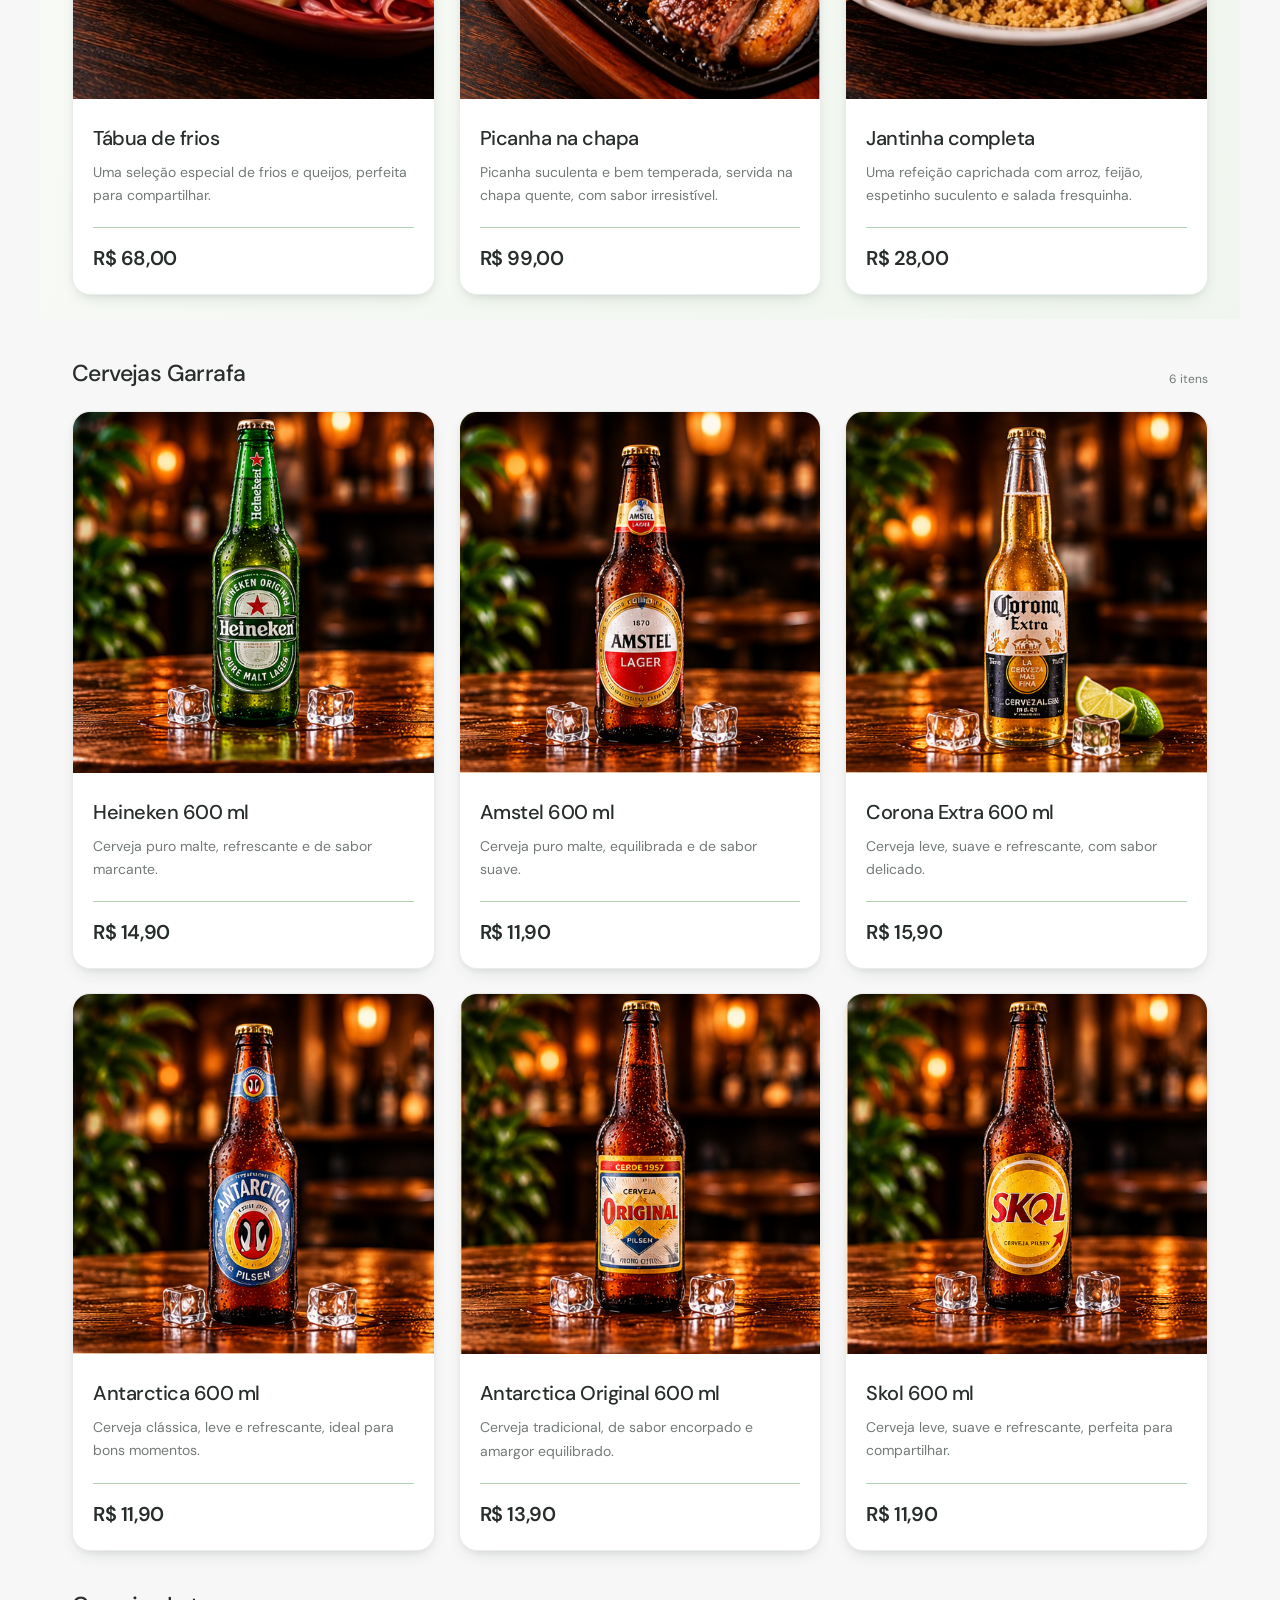
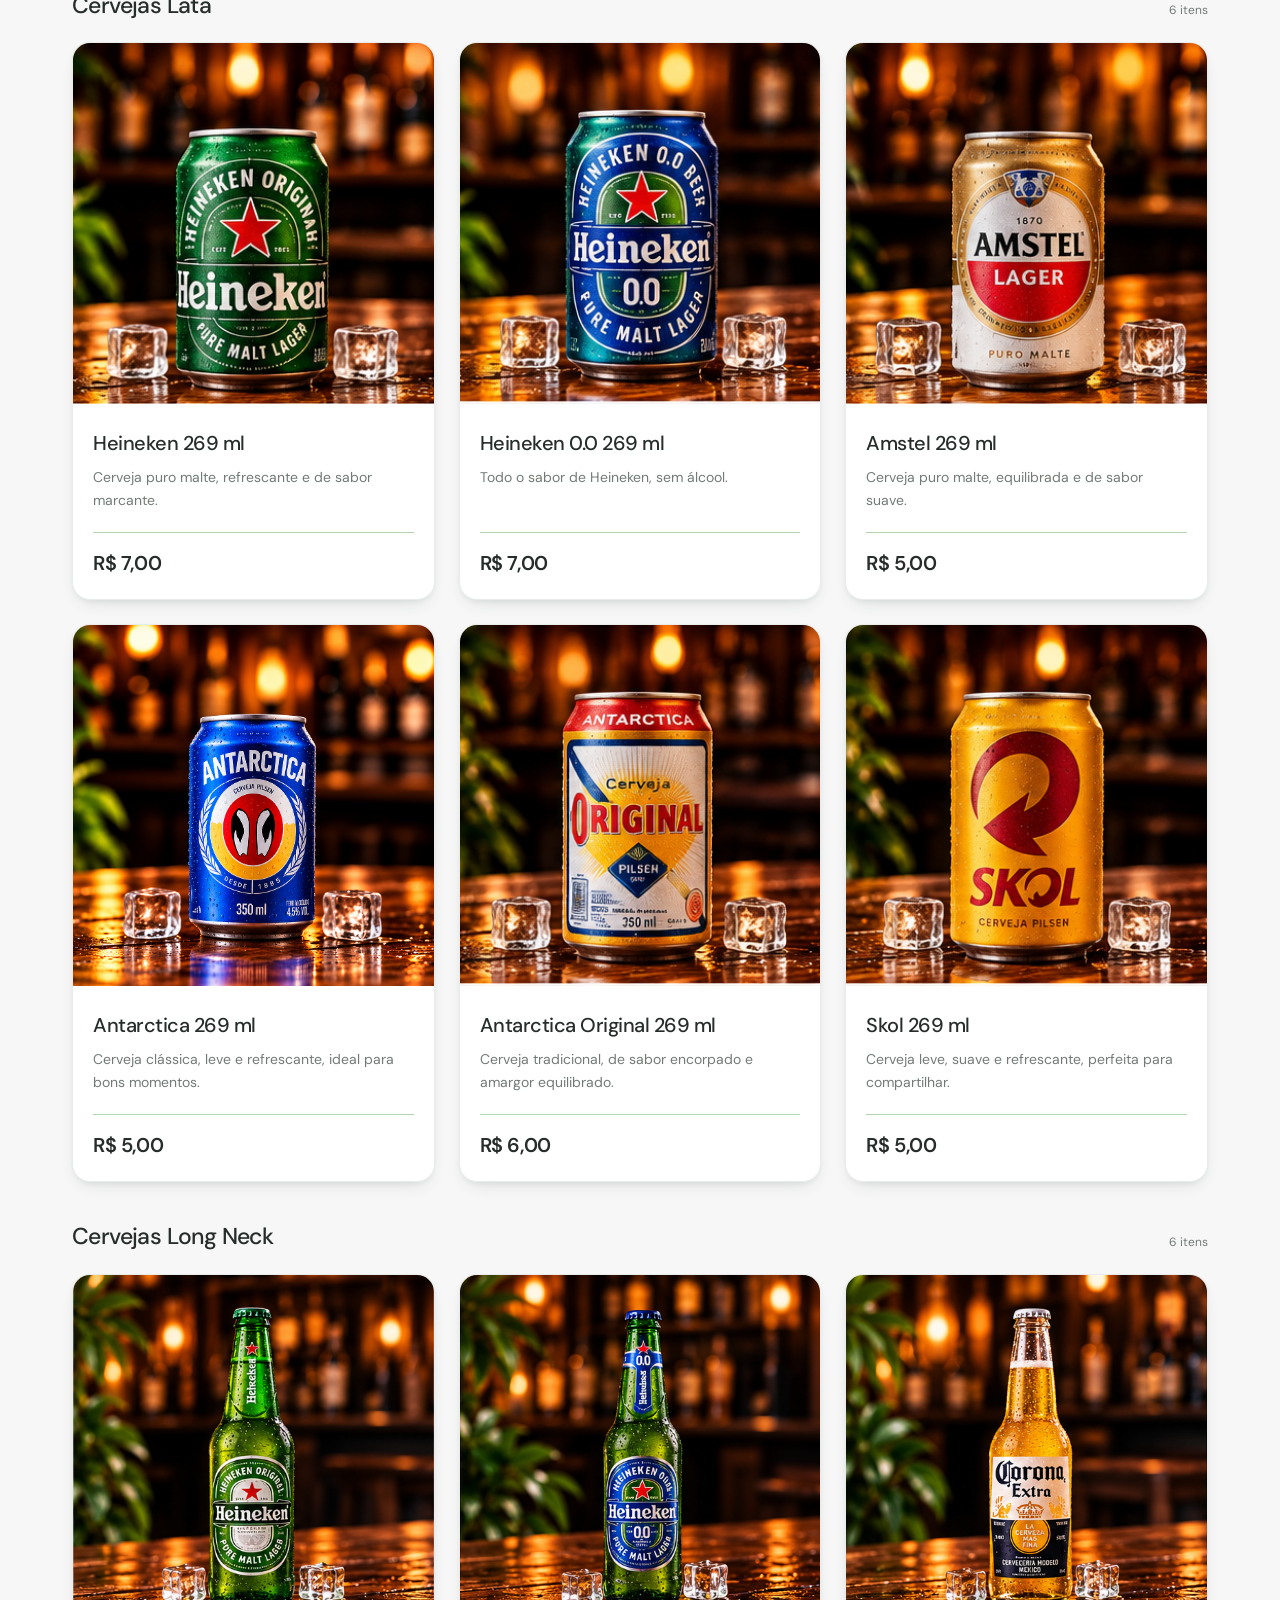
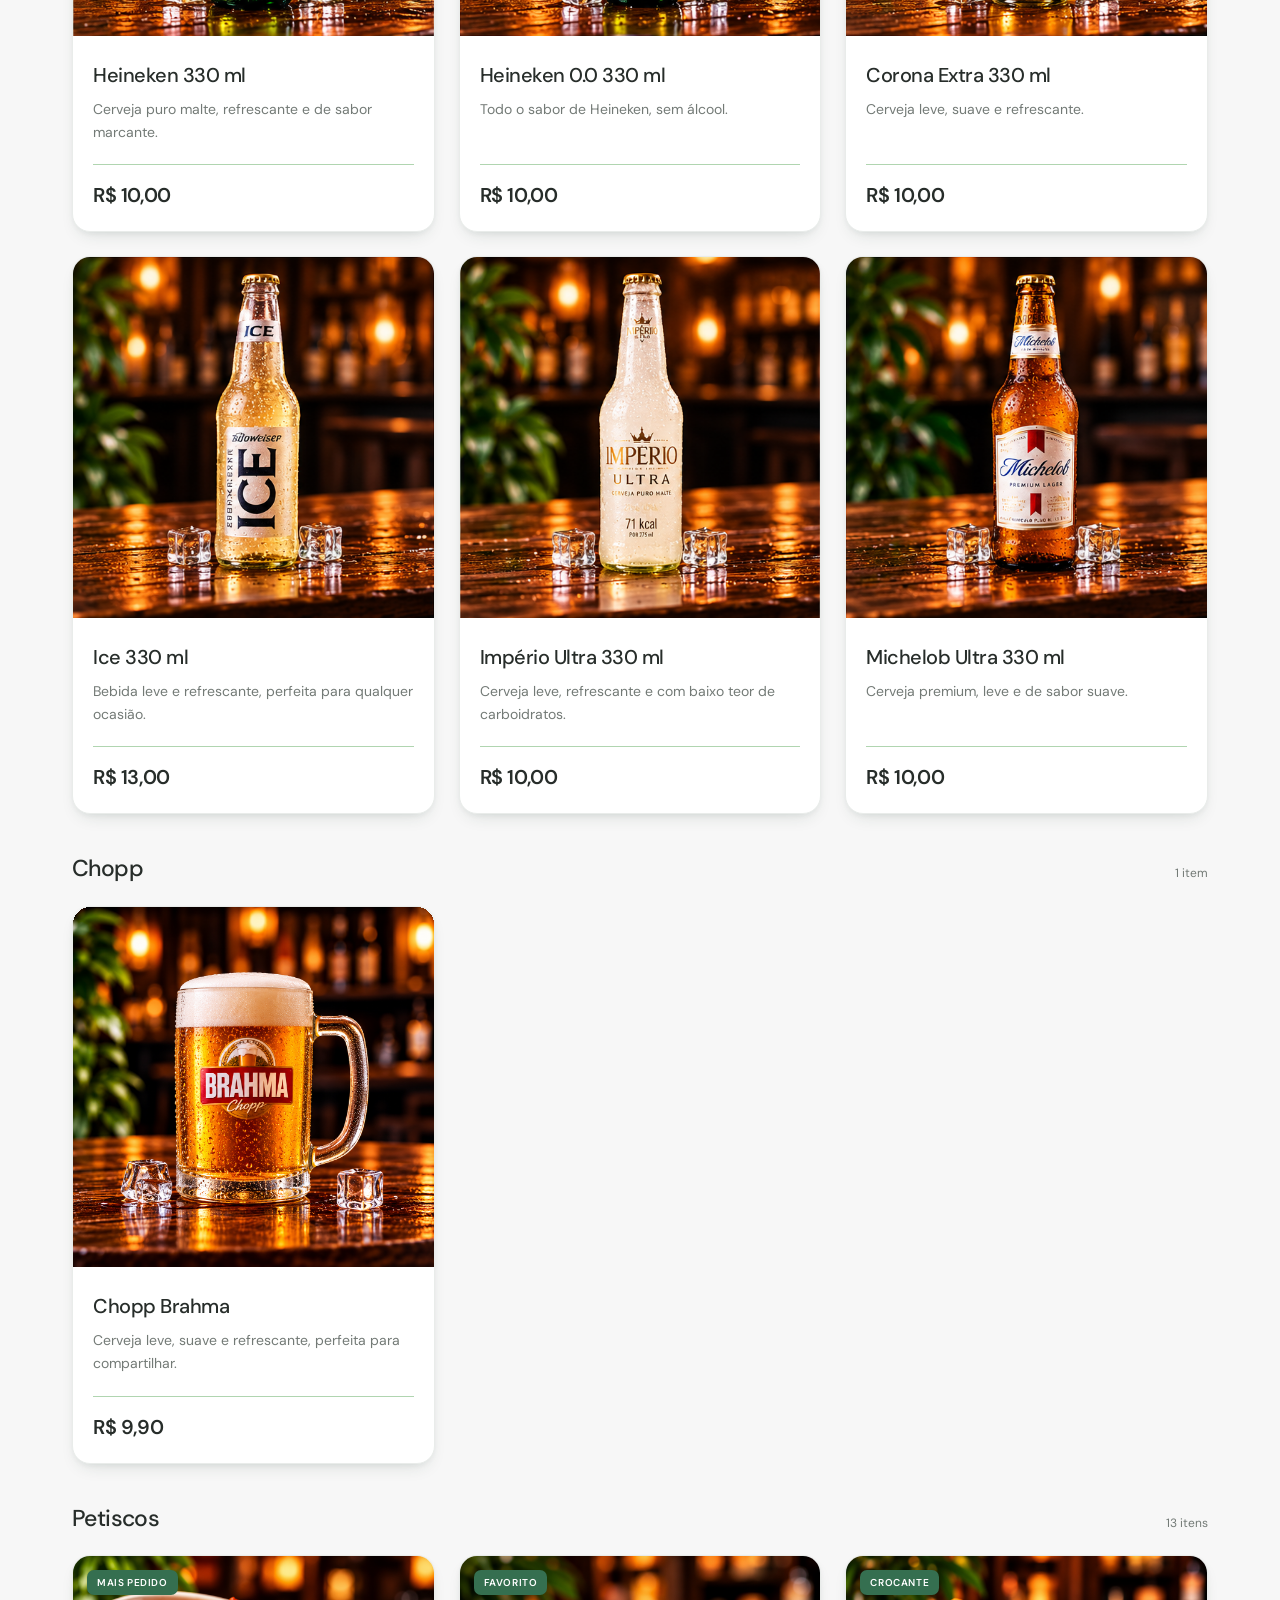
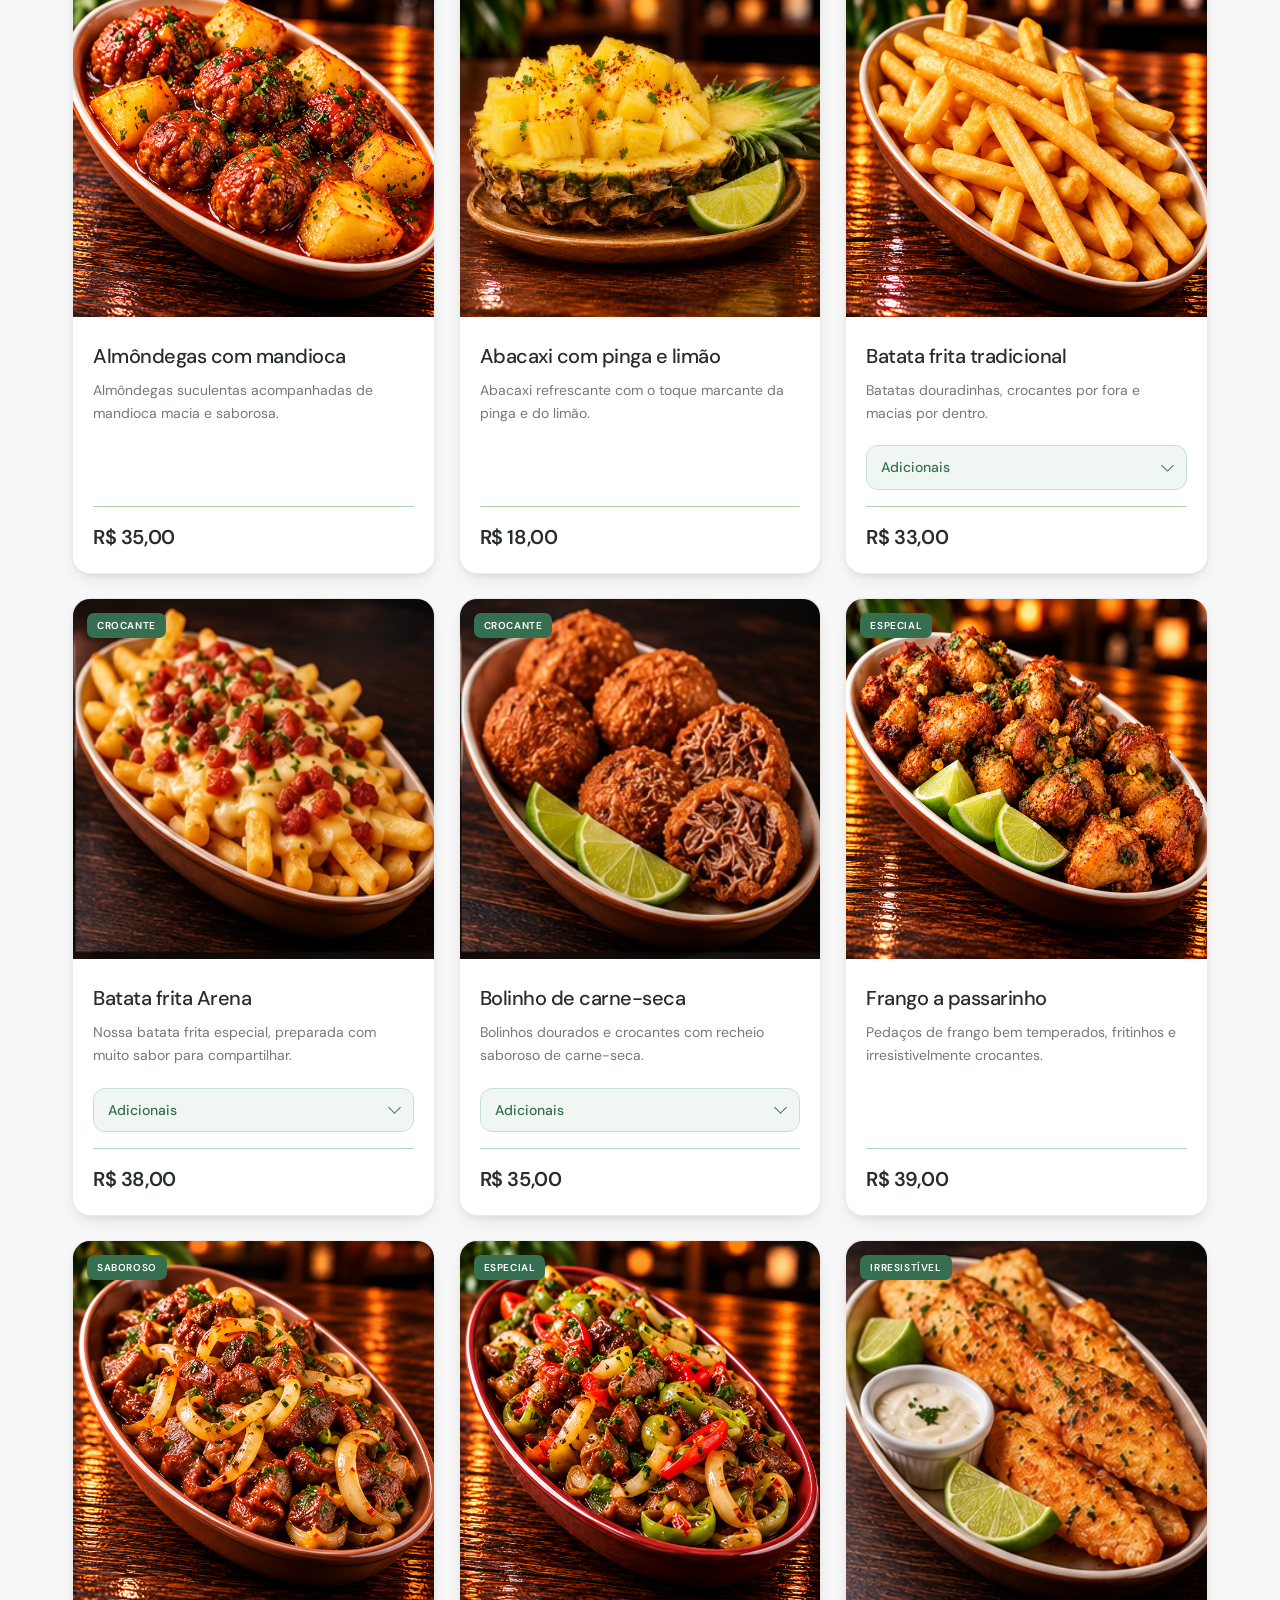
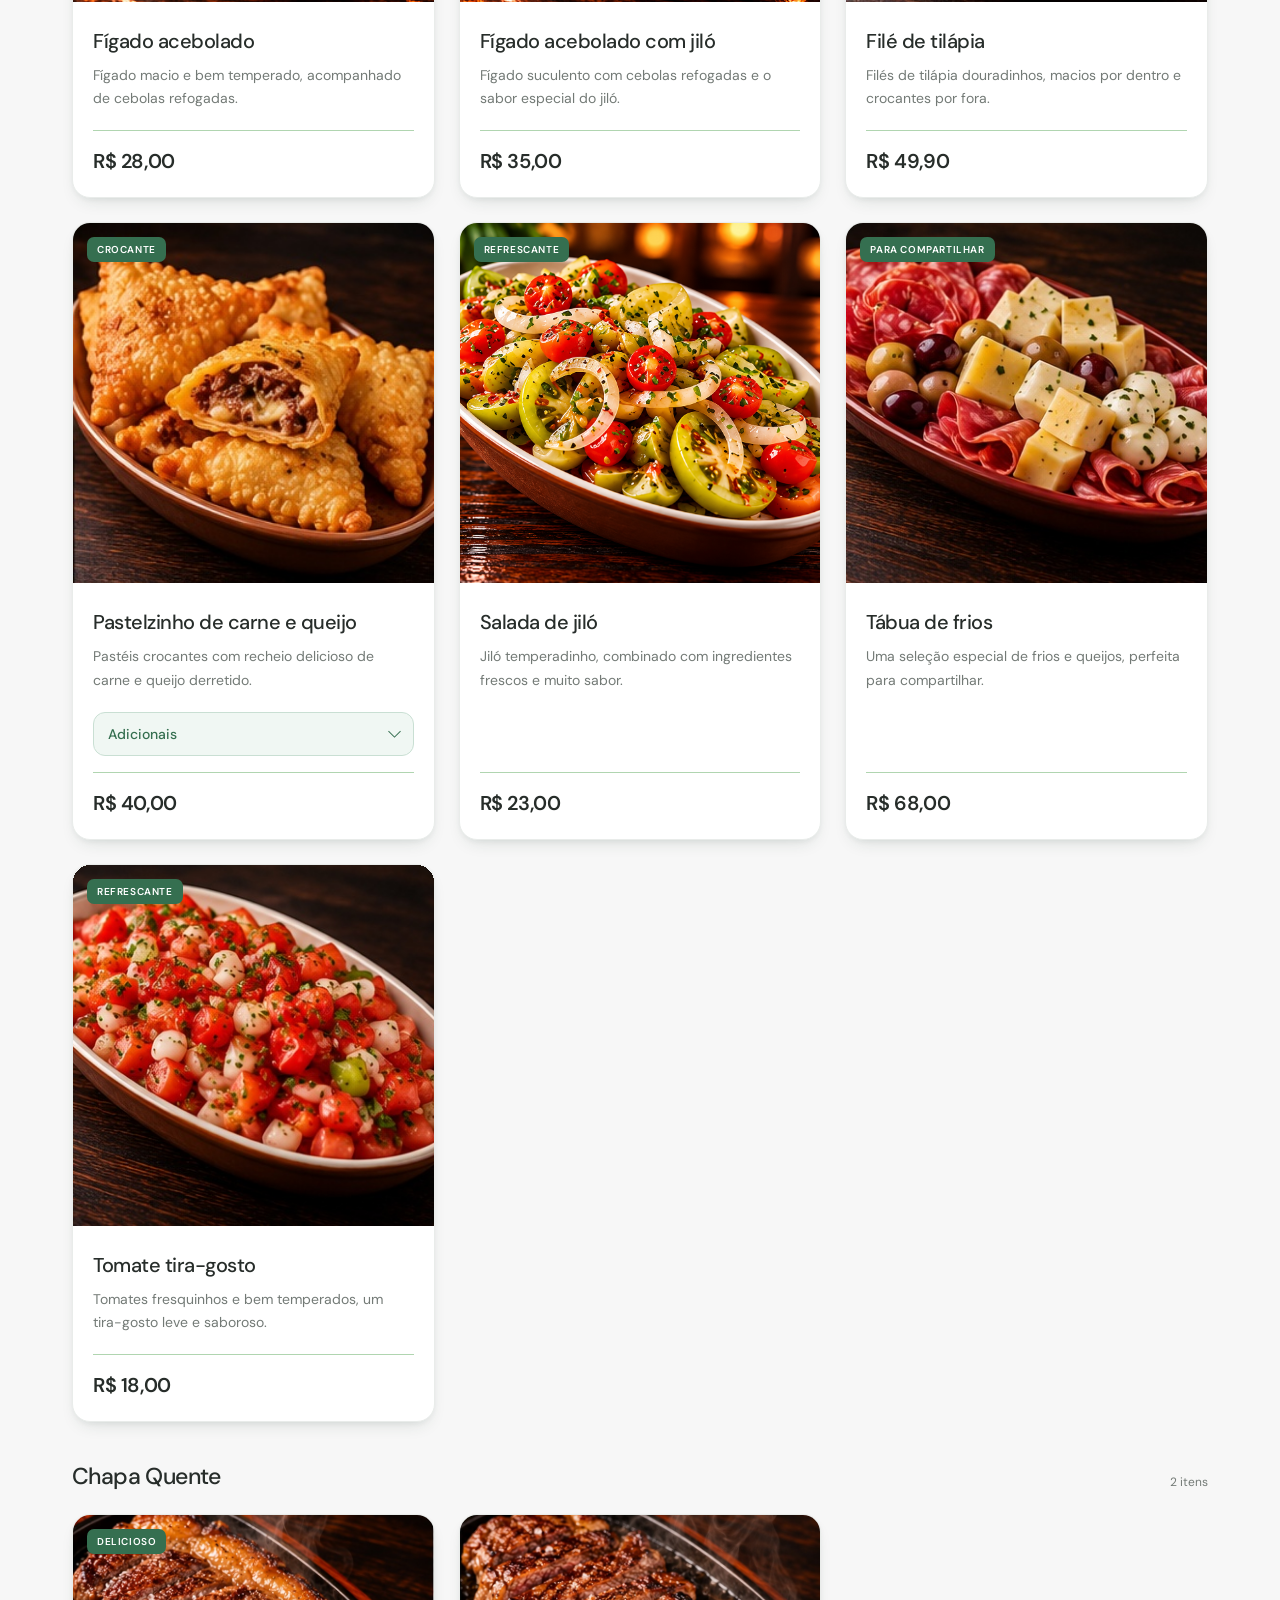
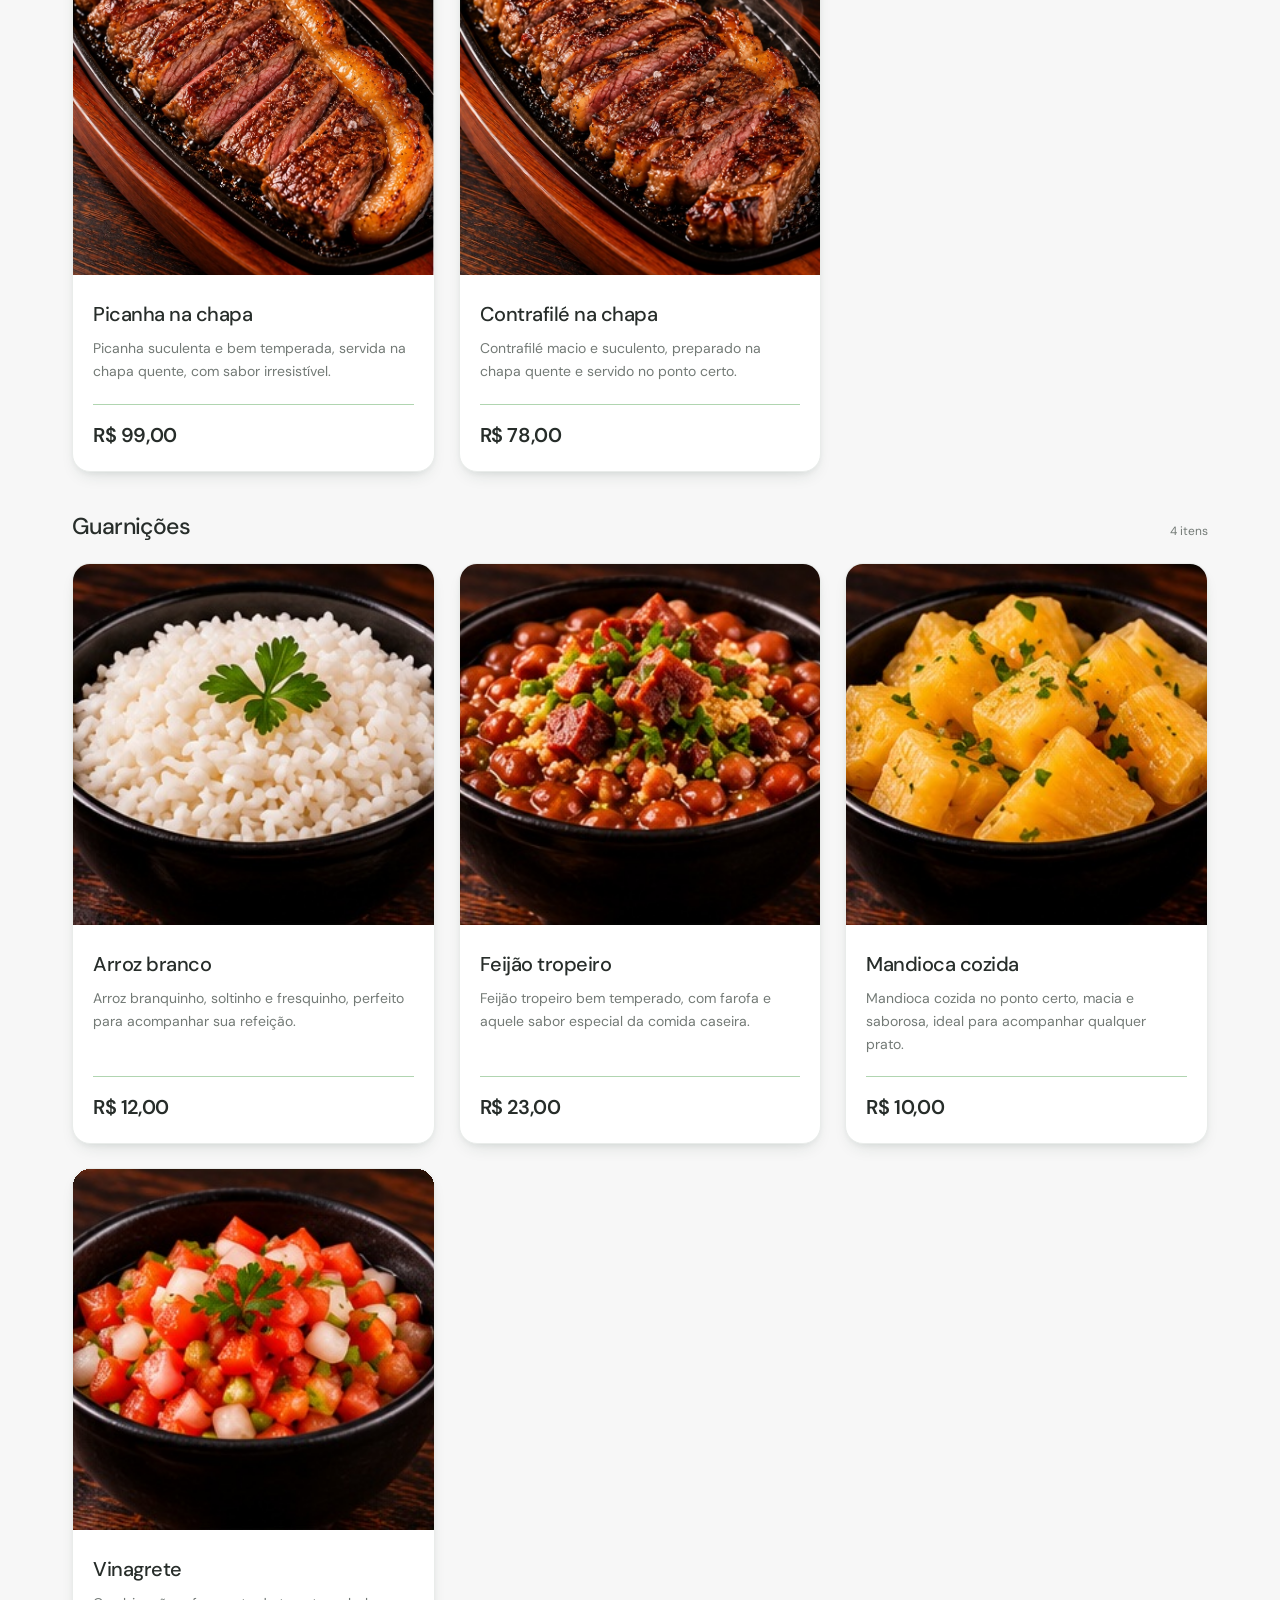
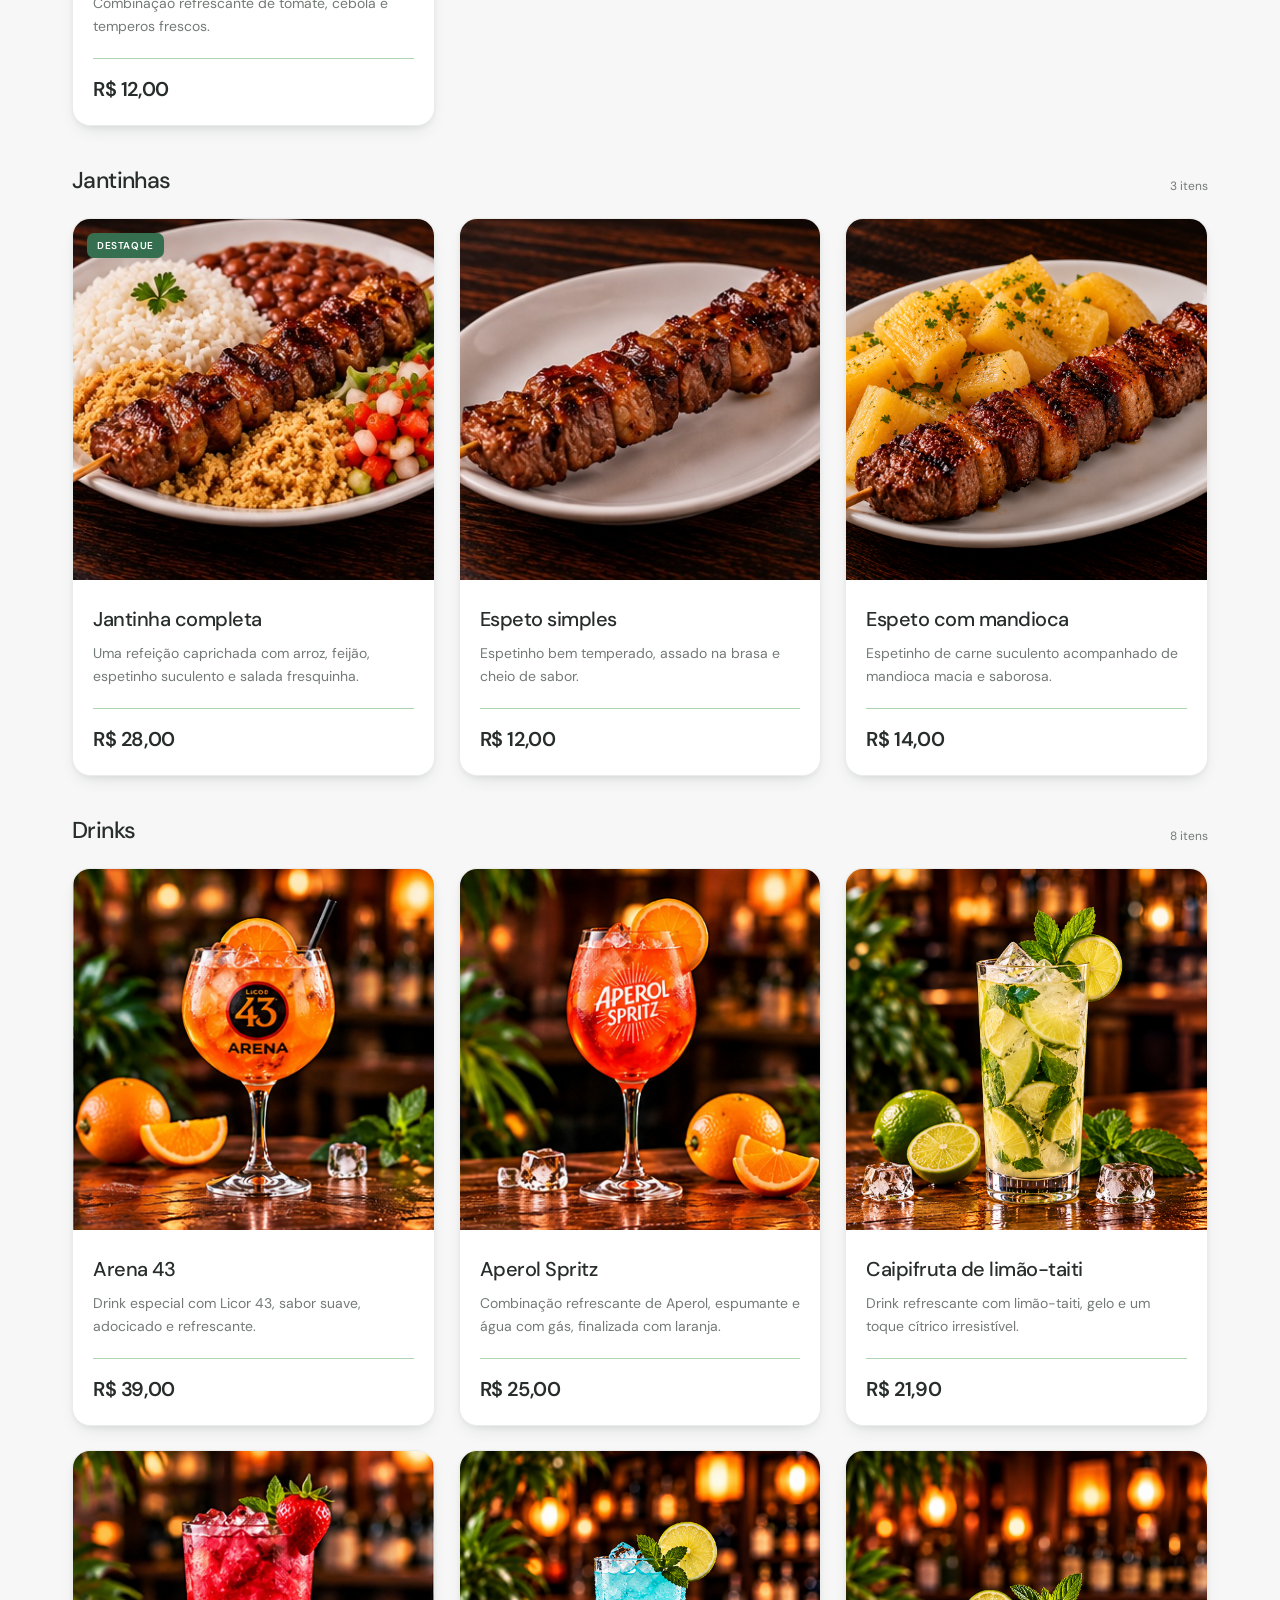
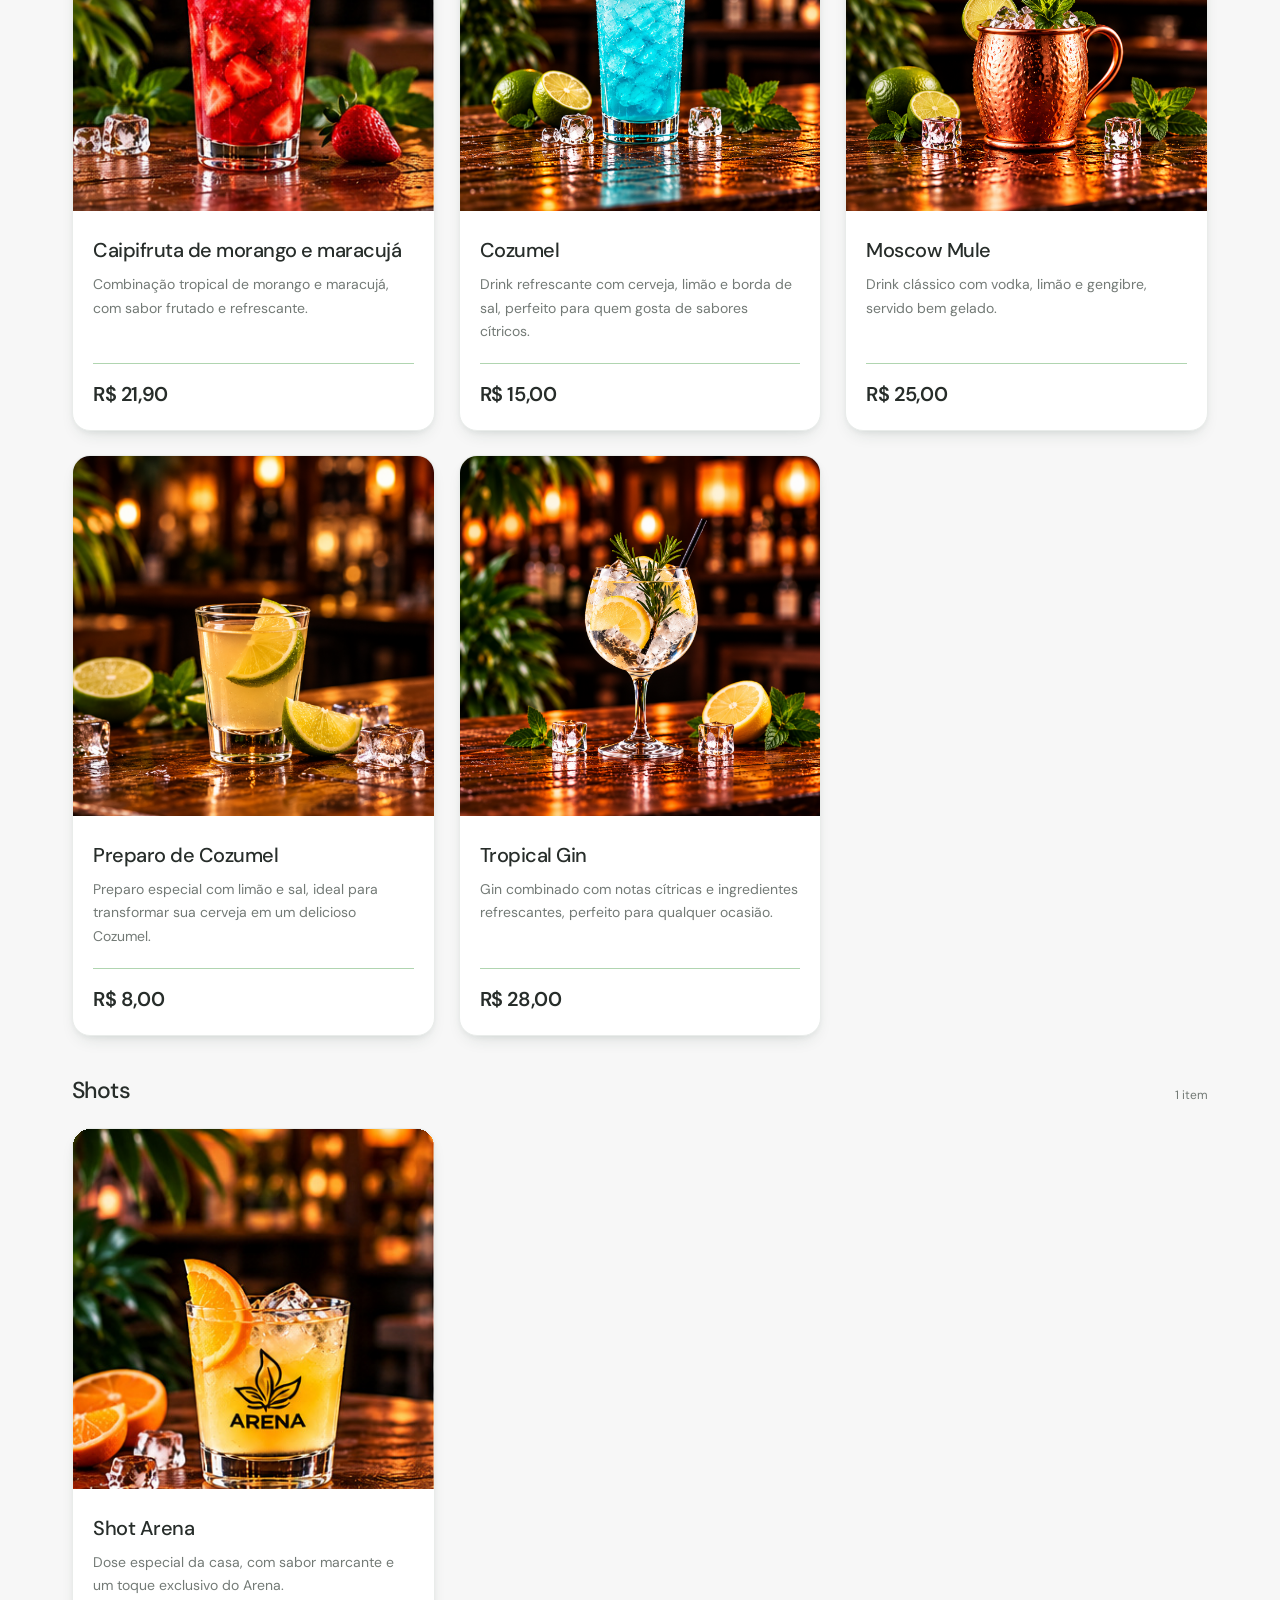
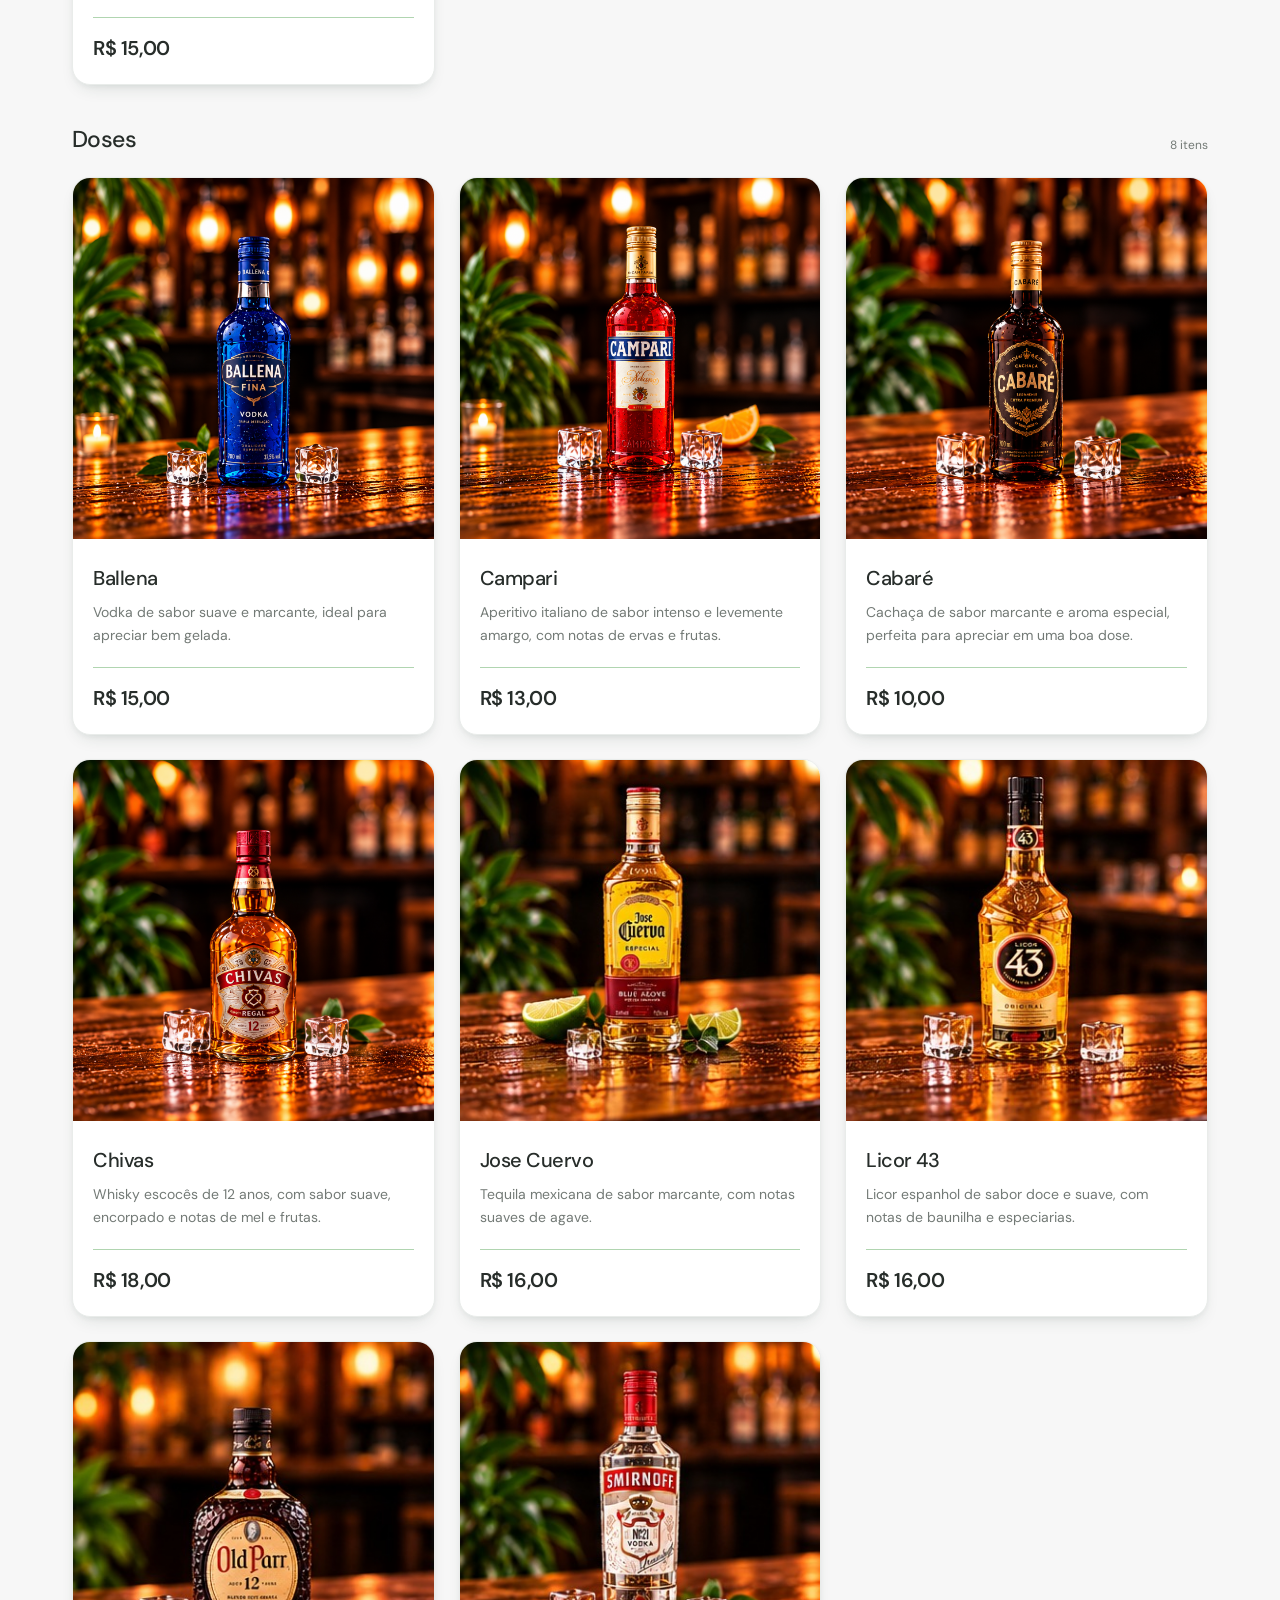
==== commit c071de12: "first commit" ====
--- a/index.html
+++ b/index.html
@@ -13,6 +13,7 @@
   <link rel="stylesheet" href="style.css" />
   <script src="produtos.js" defer></script>
   <script src="banners.js" defer></script>
+  <script src="config.js" defer></script>
   <script src="script.js" defer></script>
 </head>
 
@@ -89,4 +90,4 @@
   </footer>
 </body>
 
-</html>+</html>
--- a/style.css
+++ b/style.css
@@ -121,12 +121,24 @@
   from { opacity: 0; transform: scale(1.035); }
   to { opacity: 1; transform: scale(1); }
 }
-.menu-controls { position: sticky; top: 8px; z-index: 4; margin-top: 24px; padding: 20px; border: 1px solid #e3ebe1; border-radius: 24px; background: var(--section-tint); }
+.menu-controls {
+  position: sticky;
+  top: 0;
+  z-index: 4;
+  width: var(--controls-width, 100%);
+  margin-top: 24px;
+  margin-inline: calc((100% - var(--controls-width, 100%)) / 2);
+  padding: 10px 16px;
+  border-bottom: 1px solid var(--border);
+  background: #f6f8f5;
+  transition: transform .18s ease, opacity .18s ease;
+}
+.menu-controls--hidden { transform: translateY(calc(-100% - 16px)); opacity: 0; pointer-events: none; }
 .search-wrap {
   display: flex;
   align-items: center;
   gap: 12px;
-  min-height: 54px;
+  min-height: 46px;
   padding: 0 18px;
   margin-top: 0;
   border: 1px solid var(--border);
@@ -139,7 +151,7 @@
 .search-wrap input {
   width: 100%;
   min-width: 0;
-  min-height: 52px;
+  min-height: 44px;
   border: 0;
   outline: 0;
   background: transparent;
@@ -151,7 +163,7 @@
   display: flex;
   gap: 8px;
   overflow-x: auto;
-  padding: 16px 0 0;
+  padding: 8px 0 0;
   scrollbar-width: none;
 }
 .categories::-webkit-scrollbar { display: none; }
@@ -160,8 +172,7 @@
   align-items: center;
   gap: 8px;
   flex: none;
-  min-height: 44px;
-  padding: 10px 17px;
+  padding: 5px 14px;
   border: 1px solid var(--border);
   border-radius: 24px;
   background: #fff;
@@ -189,6 +200,7 @@
 .results-count { color: var(--muted); font-size: 12px; white-space: nowrap; }
 .carousel-hint { display: none; }
 .product-grid { display: grid; grid-template-columns: repeat(3, minmax(0, 1fr)); gap: 24px; }
+.ios-product-track { display: contents; }
 .product-card {
   min-width: 0;
   display: flex;
@@ -357,10 +369,9 @@
   .section-head p { font-size: 13px; }
   .section-kicker { font-size: 11px; margin-bottom: 10px; }
   .menu-count { display: none; }
-  .menu-controls { margin-top: 20px; padding: 14px; border-radius: 24px; }
+  .menu-controls { margin-top: 20px; }
   .search-wrap { margin-top: 0; padding: 0 14px; }
-  .categories { padding: 14px 0 0; }
-  .category-chip { padding: 10px 15px; }
+  .category-chip { padding: 8px 13px; }
   .product-sections { gap: 32px; margin-top: 12px; }
   .product-section[data-category="destaques"] { margin: 0 -20px; padding: 24px 20px; }
   .category-heading { margin: 0 0 14px; }
@@ -382,6 +393,16 @@
     scrollbar-color: #cfd8d2 transparent;
   }
   .product-card { scroll-snap-align: start; scroll-snap-stop: always; }
+  .product-grid--ios { display: block; overflow: hidden; overflow: clip; scroll-snap-type: none; touch-action: pan-y pinch-zoom; }
+  .product-grid--ios .ios-product-track {
+    display: grid;
+    grid-auto-flow: column;
+    grid-auto-columns: 100%;
+    gap: 40px;
+    transition: transform .48s cubic-bezier(.25, .1, .25, 1);
+  }
+  .product-grid--ios .ios-product-track--dragging { transition: none; }
+  .ios-carousels--zoomed .product-grid--ios { touch-action: auto; }
   .product-grid::-webkit-scrollbar { height: 4px; }
   .product-grid::-webkit-scrollbar-thumb { background: #cfd8d2; border-radius: 4px; }
   .product-grid::-webkit-scrollbar-track { background: transparent; }
@@ -392,6 +413,7 @@
 @media (prefers-reduced-motion: reduce) {
   html { scroll-behavior: auto; }
   .topbar, .welcome-copy, .welcome-photo { animation: none; }
-  .insta-link, .search-wrap, .product-card, .banner-track { transition: none; }
+  .insta-link, .search-wrap, .product-card, .banner-track, .menu-controls { transition: none; }
+  .product-grid--ios .ios-product-track { transition: none; }
   .product-card:hover { transform: none; }
 }
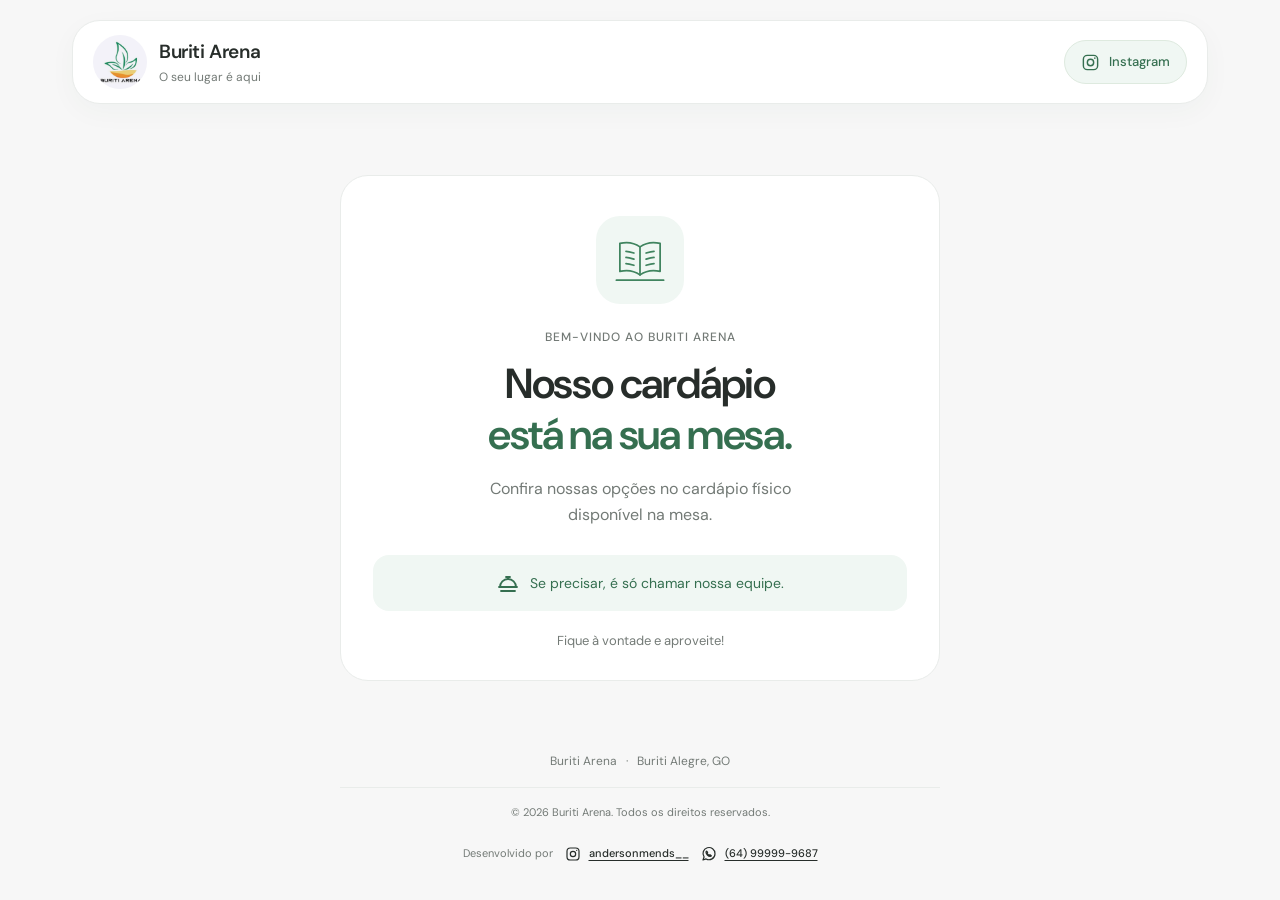
==== commit fd262cbf: "first commit" ====
--- a/index.html
+++ b/index.html
@@ -4,20 +4,18 @@
 <head>
   <meta charset="UTF-8" />
   <meta name="viewport" content="width=device-width, initial-scale=1, viewport-fit=cover" />
-  <meta name="theme-color" content="#ffffff" />
-  <meta name="description" content="Conheça o cardápio digital do Buriti Arena. Drinks, porções e muito mais." />
+  <meta name="theme-color" content="#f7f7f7" />
+  <meta name="description" content="Nosso cardápio está na sua mesa. Confira as opções do Buriti Arena no cardápio físico." />
   <title>Cardápio | Buriti Arena</title>
   <link rel="preconnect" href="https://fonts.googleapis.com" />
   <link rel="preconnect" href="https://fonts.gstatic.com" crossorigin />
   <link href="https://fonts.googleapis.com/css2?family=DM+Sans:wght@400;500;600;700&display=swap" rel="stylesheet" />
   <link rel="stylesheet" href="style.css" />
-  <script src="produtos.js" defer></script>
-  <script src="banners.js" defer></script>
   <script src="config.js" defer></script>
-  <script src="script.js" defer></script>
+  <script src="registro-acesso.js" defer></script>
 </head>
 
-<body>
+<body class="notice-page">
   <header class="topbar">
     <a href="#inicio" class="brand" aria-label="Voltar ao início"><img src="logo.png"
         alt="Logo Buriti Arena" /><span><strong>Buriti Arena</strong><small>O seu lugar é aqui</small></span></a>
@@ -29,38 +27,28 @@
         <circle cx="17.5" cy="6.5" r="1" fill="currentColor" stroke="none" />
       </svg><span>Instagram</span></a>
   </header>
-  <main id="inicio">
-    <section class="menu-section" id="cardapio" aria-label="Cardápio Buriti Arena">
-      <div id="banner-carousel" aria-label="Banners do cardápio"></div>
-      <div class="menu-controls">
-        <div class="search-wrap"><svg viewBox="0 0 24 24" fill="none" stroke="currentColor" stroke-width="2">
-            <circle cx="10.8" cy="10.8" r="6.8" />
-            <path d="m16 16 5 5" />
-          </svg><input id="search" type="search" placeholder="O que deu vontade de comer?" autocomplete="off"
-            aria-label="Buscar produtos" /></div>
-        <nav class="categories" id="categories" aria-label="Categorias do cardápio"></nav>
+  <main class="notice-main" id="inicio">
+    <section class="notice-card" aria-labelledby="notice-title">
+      <div class="notice-icon" aria-hidden="true">
+        <svg viewBox="0 0 64 64" fill="none" stroke="currentColor" stroke-width="2" stroke-linecap="round" stroke-linejoin="round">
+          <path d="M32 17c-7-5-15-6-23-4v32c8-2 16-1 23 4 7-5 15-6 23-4V13c-8-2-16-1-23 4Z" />
+          <path d="M32 17v32M16 22c3 0 6 1 9 2M16 29c3 0 6 1 9 2M16 36c3 0 6 1 9 2M39 24c3-1 6-2 9-2M39 31c3-1 6-2 9-2M39 38c3-1 6-2 9-2M5 55h54" />
+        </svg>
       </div>
-      <p class="search-summary" id="search-summary" role="status" hidden></p>
-      <div class="product-sections" id="products" aria-live="polite"></div>
-      <div id="empty-state" class="empty-state" hidden>
-        <h3>Nada por aqui...</h3>
-        <p>Experimente outro termo ou escolha uma categoria diferente.</p><button id="reset-filters">Ver todo o
-          cardápio</button>
+      <p class="notice-eyebrow">Bem-vindo ao Buriti Arena</p>
+      <h1 id="notice-title">Nosso cardápio<br /><span>está na sua mesa.</span></h1>
+      <p class="notice-description">Confira nossas opções no cardápio físico disponível na mesa.</p>
+      <div class="notice-help">
+        <svg viewBox="0 0 24 24" fill="none" stroke="currentColor" stroke-width="1.8" stroke-linecap="round" stroke-linejoin="round" aria-hidden="true">
+          <path d="M4 16a8 8 0 0 1 16 0M3 16h18M12 8V6M10 6h4M5 20h14" />
+        </svg>
+        <p>Se precisar, é só chamar nossa equipe.</p>
       </div>
+      <p class="notice-signoff">Fique à vontade e aproveite!</p>
     </section>
   </main>
-  <footer>
-    <div class="footer-brand"><img src="logo.png" alt="" /><span>Buriti Arena<small>Buriti Alegre · GO</small></span>
-    </div>
-    <a class="footer-instagram" href="https://www.instagram.com/buritiarena/" target="_blank" rel="noopener noreferrer"
-      aria-label="Siga o Buriti Arena no Instagram">
-      <svg viewBox="0 0 24 24" fill="none" stroke="currentColor" stroke-width="1.8" aria-hidden="true">
-        <rect x="3" y="3" width="18" height="18" rx="5" />
-        <circle cx="12" cy="12" r="4" />
-        <circle cx="17.5" cy="6.5" r="1" fill="currentColor" stroke="none" />
-      </svg>
-      Siga no Instagram
-    </a>
+  <footer class="notice-footer">
+    <p class="notice-location">Buriti Arena <span aria-hidden="true">·</span> Buriti Alegre, GO</p>
     <div class="footer-credits">
       <span>© 2026 Buriti Arena. Todos os direitos reservados.</span>
       <div class="footer-developer">
@@ -84,7 +72,6 @@
           </svg>
           <span>(64) 99999-9687</span>
         </a>
-        <p class="footer-contact-hint">Toque no nome para ver meu Instagram ou no número para conversar no WhatsApp.</p>
       </div>
     </div>
   </footer>
--- a/style.css
+++ b/style.css
@@ -96,7 +96,18 @@
 .section-head--image-only { padding: 0; border-color: transparent; background: #140c04; }
 .section-head--image-only .welcome-photo { width: 100%; object-fit: contain; object-position: center; animation: none; }
 @media (min-width: 621px) {
-  .section-head--image-only.section-head--responsive-image .welcome-photo { object-fit: cover; object-position: left center; }
+  .section-head--image-only.section-head--responsive-image .welcome-photo { object-fit: contain; object-position: center; }
+  /* A proporção especial vale somente enquanto o banner de promoção está ativo. */
+  .banner-viewport:has(.section-head--image-only[aria-hidden="false"] source[srcset="assets/banners/promoweb.png"]) {
+    aspect-ratio: 3 / 1;
+  }
+  .banner-viewport:has(.section-head--image-only[aria-hidden="false"] source[srcset="assets/banners/promoweb.png"]) .banner-track {
+    height: 100%;
+  }
+  .banner-viewport:has(.section-head--image-only[aria-hidden="false"] source[srcset="assets/banners/promoweb.png"]) .section-head {
+    min-height: 0;
+    height: 100%;
+  }
 }
 .welcome-copy { position: relative; z-index: 1; max-width: 640px; animation: welcome-enter .65s .08s ease-out both; }
 .section-kicker { display: inline-flex; align-items: center; gap: 8px; font-size: 12px; color: #f0dfbd; margin-bottom: 12px; }
@@ -229,11 +240,19 @@
   font-size: 20px;
   font-weight: 500;
 }
-.product-badge {
+.product-badges {
   position: absolute;
   left: 14px;
   top: 14px;
+  z-index: 1;
+  display: flex;
+  flex-wrap: wrap;
+  gap: 6px;
   max-width: calc(100% - 28px);
+}
+.product-badge {
+  max-width: 100%;
+  overflow-wrap: anywhere;
   padding: 6px 10px;
   border-radius: 7px;
   background: #356f50;
@@ -282,6 +301,21 @@
 .product-additional strong { flex: none; font-weight: 500; white-space: nowrap; }
 .product-bottom { border-top: 1px solid #12801255; padding-top: 14px; }
 .product-bottom strong { color: var(--dark); font-size: 20px; font-weight: 600; letter-spacing: -.4px; }
+.product-badge--promotion { background: #356f50; color: #fff; }
+.product-card--promotion .product-bottom {
+  display: flex;
+  align-items: center;
+  flex-wrap: wrap;
+  gap: 8px 12px;
+}
+.product-original-price { color: var(--muted); font-size: 14px; }
+.product-card--promotion .product-bottom strong {
+  display: inline-block;
+  padding: 4px 12px;
+  border-radius: 8px;
+  background: var(--green-soft);
+  color: #356f50;
+}
 .product-grid:empty { display: none; }
 .empty-state { padding: 48px 16px; text-align: center; }
 .empty-state[hidden] { display: none; }
@@ -345,6 +379,43 @@
 .footer-credits a { display: inline-flex; align-items: center; justify-content: center; gap: 8px; max-width: 100%; color: var(--dark); font-weight: 500; text-decoration: underline; text-underline-offset: 3px; }
 .footer-credits a svg { width: 16px; height: 16px; flex: none; }
 .footer-credits a:hover { color: var(--green); }
+
+.notice-page { min-height: 100vh; min-height: 100svh; display: flex; flex-direction: column; }
+.notice-main { flex: 1; display: grid; place-items: center; width: 100%; padding: 48px 24px; }
+.notice-card {
+  width: 100%;
+  max-width: 600px;
+  padding: 40px 32px 28px;
+  border: 1px solid var(--border);
+  border-radius: 28px;
+  background: #fff;
+  text-align: center;
+}
+.notice-icon {
+  display: grid;
+  place-items: center;
+  width: 88px;
+  height: 88px;
+  margin: 0 auto 24px;
+  border-radius: 24px;
+  background: var(--green-soft);
+  color: var(--green);
+}
+.notice-icon svg { width: 56px; height: 56px; }
+.notice-eyebrow { margin-bottom: 12px; color: var(--muted); font-size: 12px; font-weight: 500; letter-spacing: 1px; text-transform: uppercase; }
+.notice-card h1 { margin-bottom: 16px; font-size: clamp(30px, 5vw, 42px); font-weight: 600; line-height: 1.2; letter-spacing: -1.2px; }
+.notice-card h1 span { color: #356f50; }
+.notice-description { max-width: 34ch; margin: 0 auto 28px; color: var(--muted); font-size: 16px; }
+.notice-help { display: flex; align-items: center; justify-content: center; gap: 10px; padding: 16px; border-radius: 16px; background: var(--green-soft); color: #356f50; }
+.notice-help svg { width: 24px; height: 24px; flex: none; }
+.notice-help p { margin: 0; font-size: 14px; }
+.notice-signoff { margin: 20px 0 0; color: var(--muted); font-size: 13px; }
+.notice-footer { width: 100%; margin: 0 auto; padding: 0 24px 24px; gap: 16px; border: 0; background: transparent; }
+.notice-location { margin: 0; color: var(--muted); font-size: 12px; }
+.notice-location span { margin-inline: 6px; }
+.notice-footer .footer-credits { max-width: 600px; padding-top: 16px; gap: 10px; font-size: 11px; }
+.notice-footer .footer-developer { flex-direction: row; justify-content: center; flex-wrap: wrap; gap: 6px 12px; }
+.notice-footer .footer-credits a { min-height: 44px; }
 
 @media (max-width: 900px) {
   .product-grid { grid-template-columns: repeat(2, minmax(0, 1fr)); gap: 20px; }
@@ -408,6 +479,14 @@
   .product-grid::-webkit-scrollbar-track { background: transparent; }
   .product-info { padding: 20px; }
   footer { padding: 32px 20px 24px; gap: 22px; }
+  .notice-main { padding: 28px 16px; }
+  .notice-card { padding: 32px 20px 24px; border-radius: 24px; }
+  .notice-card h1 { font-size: clamp(26px, 7.5vw, 36px); letter-spacing: -.8px; }
+  .notice-eyebrow { font-size: 11px; letter-spacing: .7px; }
+  .notice-description { font-size: 15px; }
+  .notice-help { padding: 14px 12px; text-align: left; }
+  .notice-help p { font-size: 13px; }
+  .notice-footer { padding: 0 16px 20px; gap: 14px; }
 }
 
 @media (prefers-reduced-motion: reduce) {
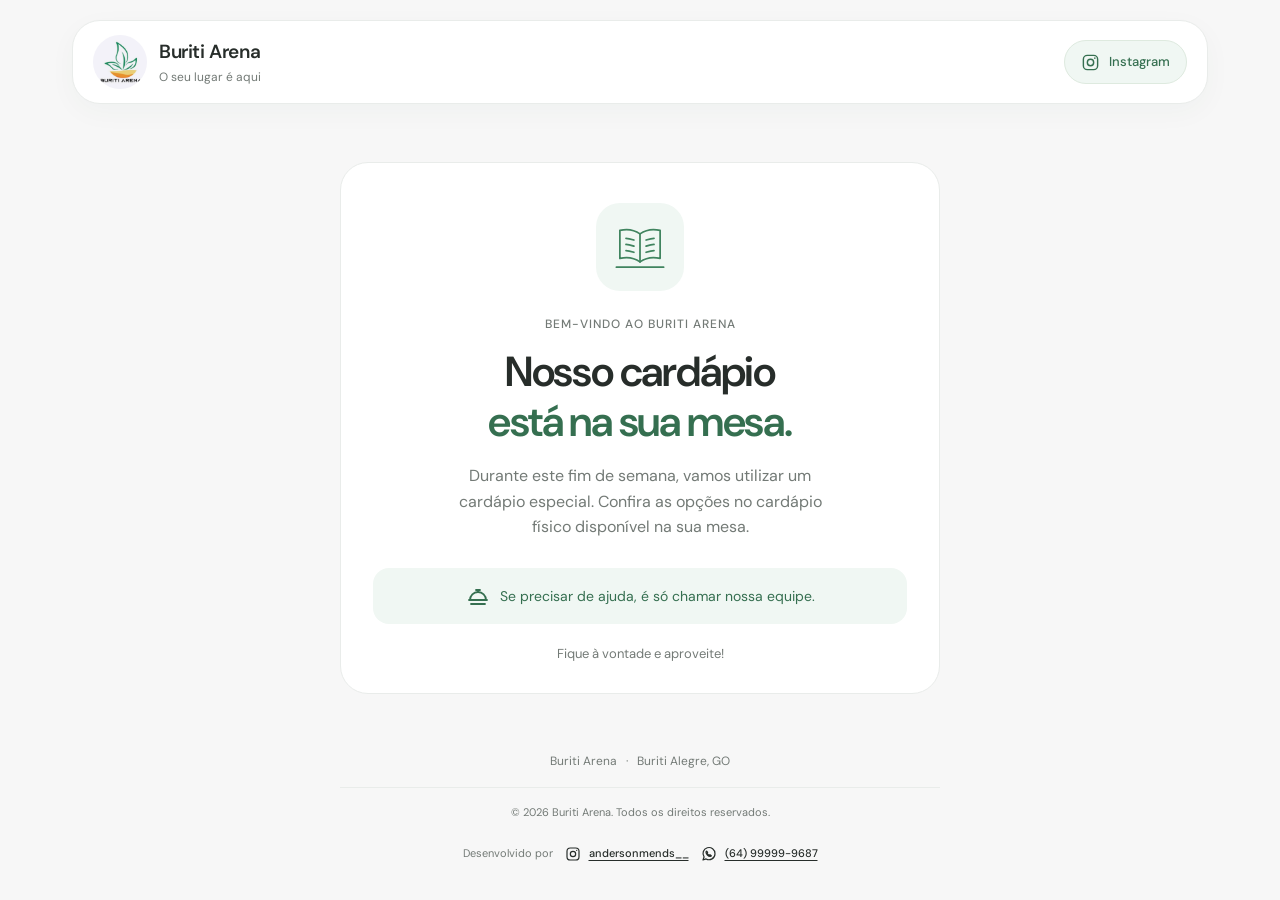
==== commit e5f058d1: "merge" ====
--- a/index.html
+++ b/index.html
@@ -5,7 +5,7 @@
   <meta charset="UTF-8" />
   <meta name="viewport" content="width=device-width, initial-scale=1, viewport-fit=cover" />
   <meta name="theme-color" content="#f7f7f7" />
-  <meta name="description" content="Nosso cardápio está na sua mesa. Confira as opções do Buriti Arena no cardápio físico." />
+  <meta name="description" content="Neste fim de semana, o Buriti Arena terá um cardápio especial. Confira as opções no cardápio físico disponível na sua mesa." />
   <title>Cardápio | Buriti Arena</title>
   <link rel="preconnect" href="https://fonts.googleapis.com" />
   <link rel="preconnect" href="https://fonts.gstatic.com" crossorigin />
@@ -37,12 +37,12 @@
       </div>
       <p class="notice-eyebrow">Bem-vindo ao Buriti Arena</p>
       <h1 id="notice-title">Nosso cardápio<br /><span>está na sua mesa.</span></h1>
-      <p class="notice-description">Confira nossas opções no cardápio físico disponível na mesa.</p>
+      <p class="notice-description">Durante este fim de semana, vamos utilizar um cardápio especial. Confira as opções no cardápio físico disponível na sua mesa.</p>
       <div class="notice-help">
         <svg viewBox="0 0 24 24" fill="none" stroke="currentColor" stroke-width="1.8" stroke-linecap="round" stroke-linejoin="round" aria-hidden="true">
           <path d="M4 16a8 8 0 0 1 16 0M3 16h18M12 8V6M10 6h4M5 20h14" />
         </svg>
-        <p>Se precisar, é só chamar nossa equipe.</p>
+        <p>Se precisar de ajuda, é só chamar nossa equipe.</p>
       </div>
       <p class="notice-signoff">Fique à vontade e aproveite!</p>
     </section>
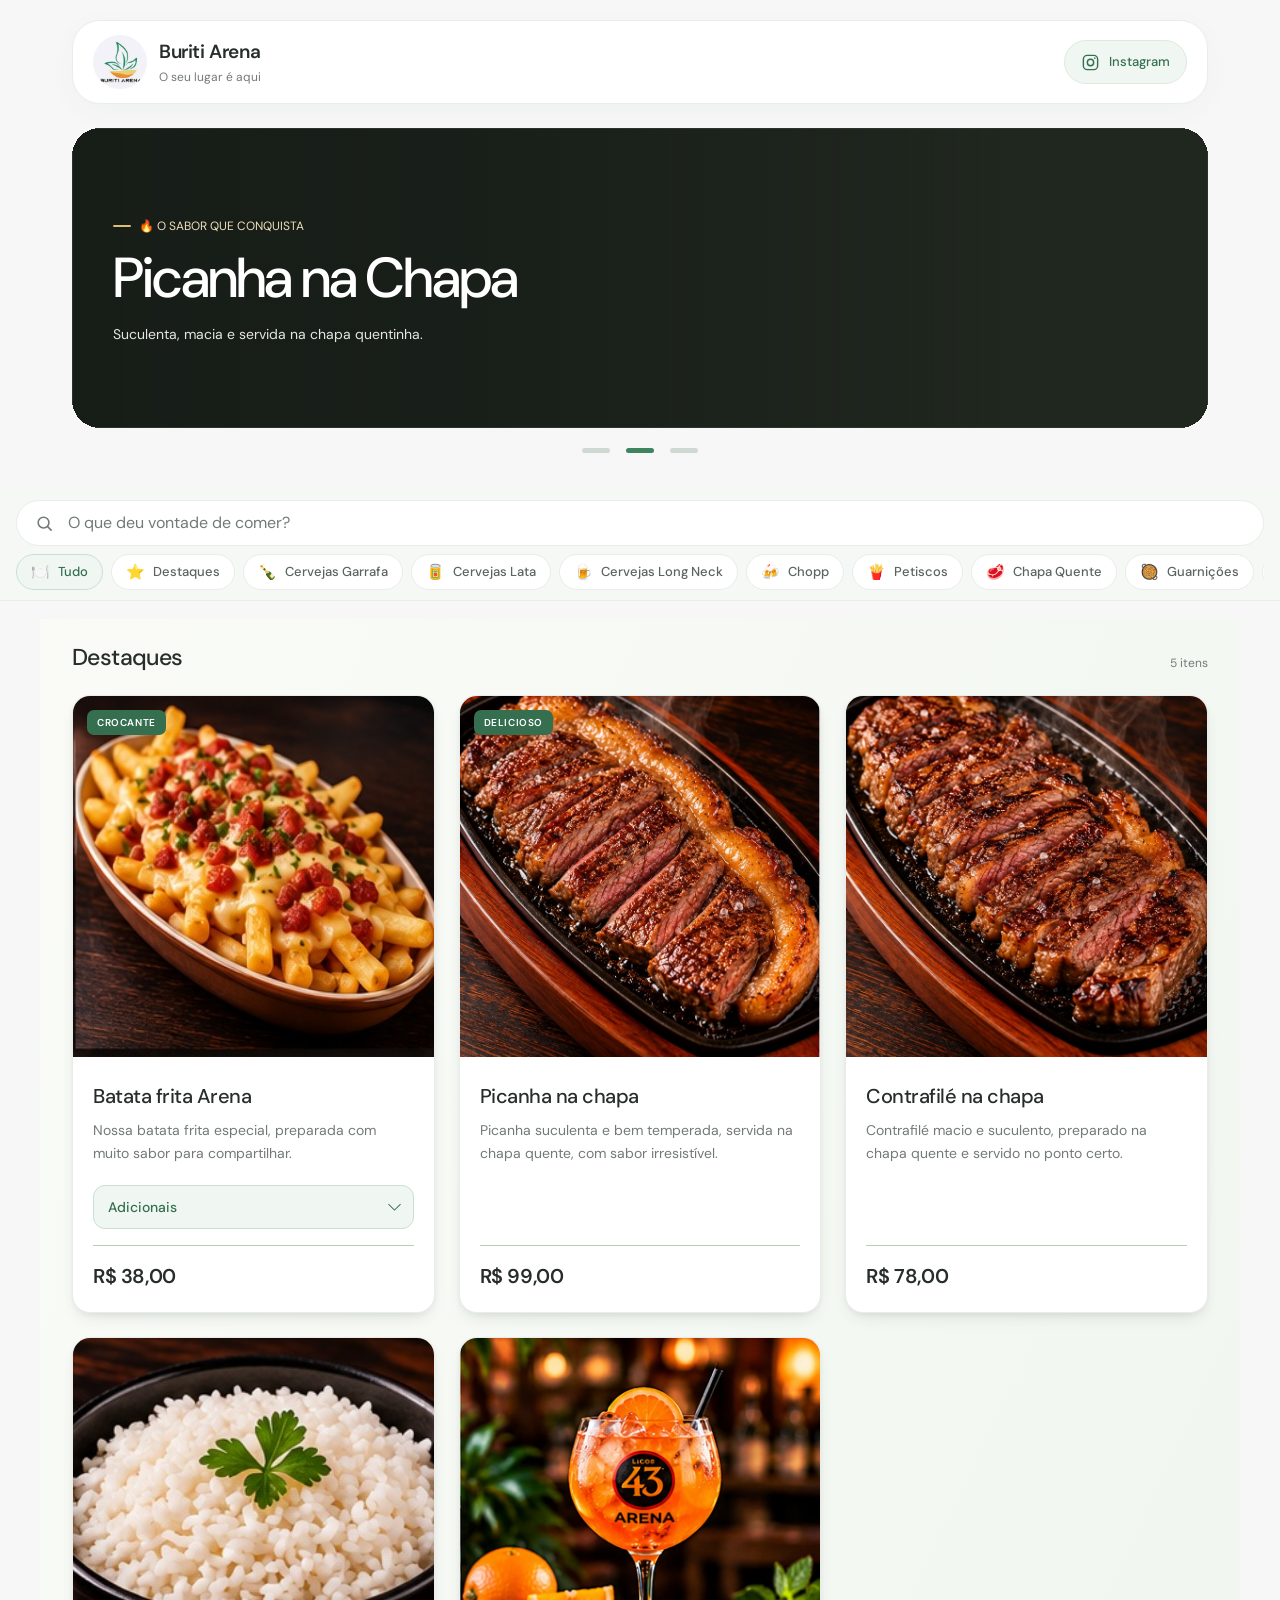
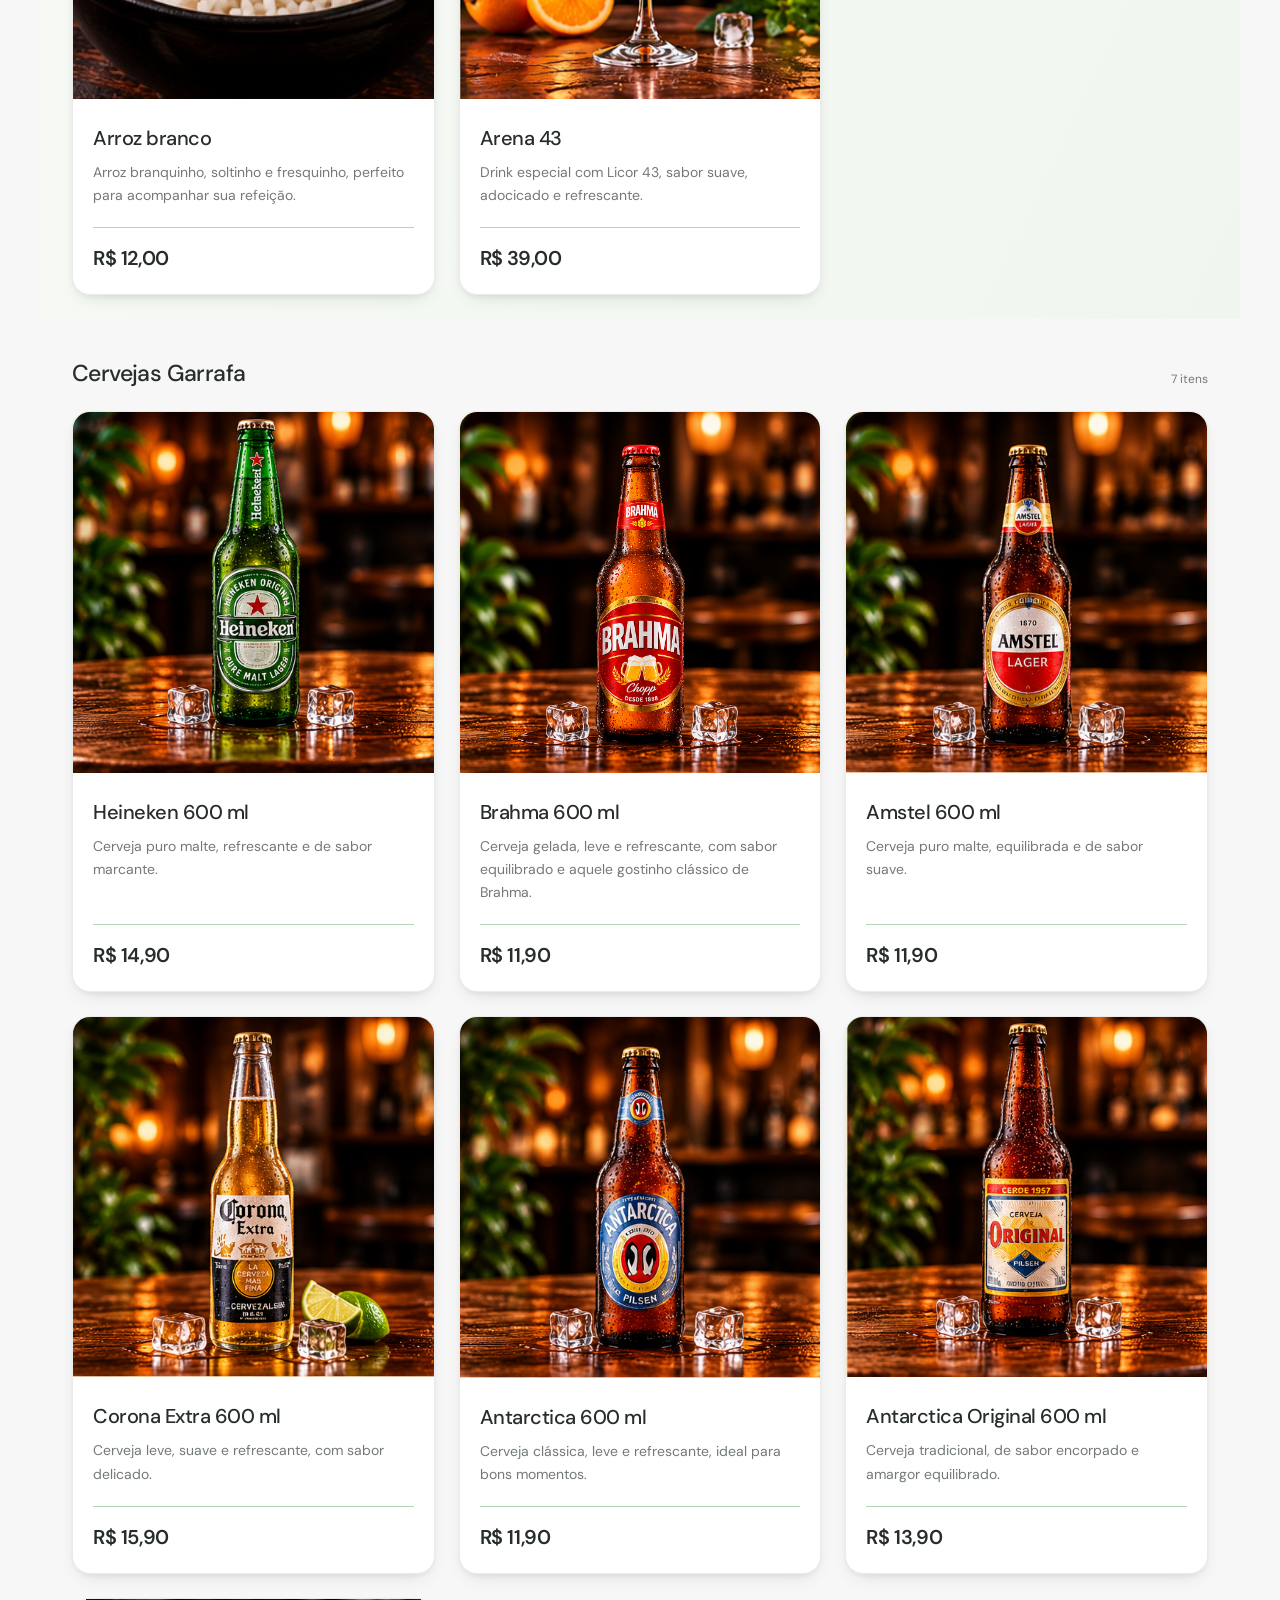
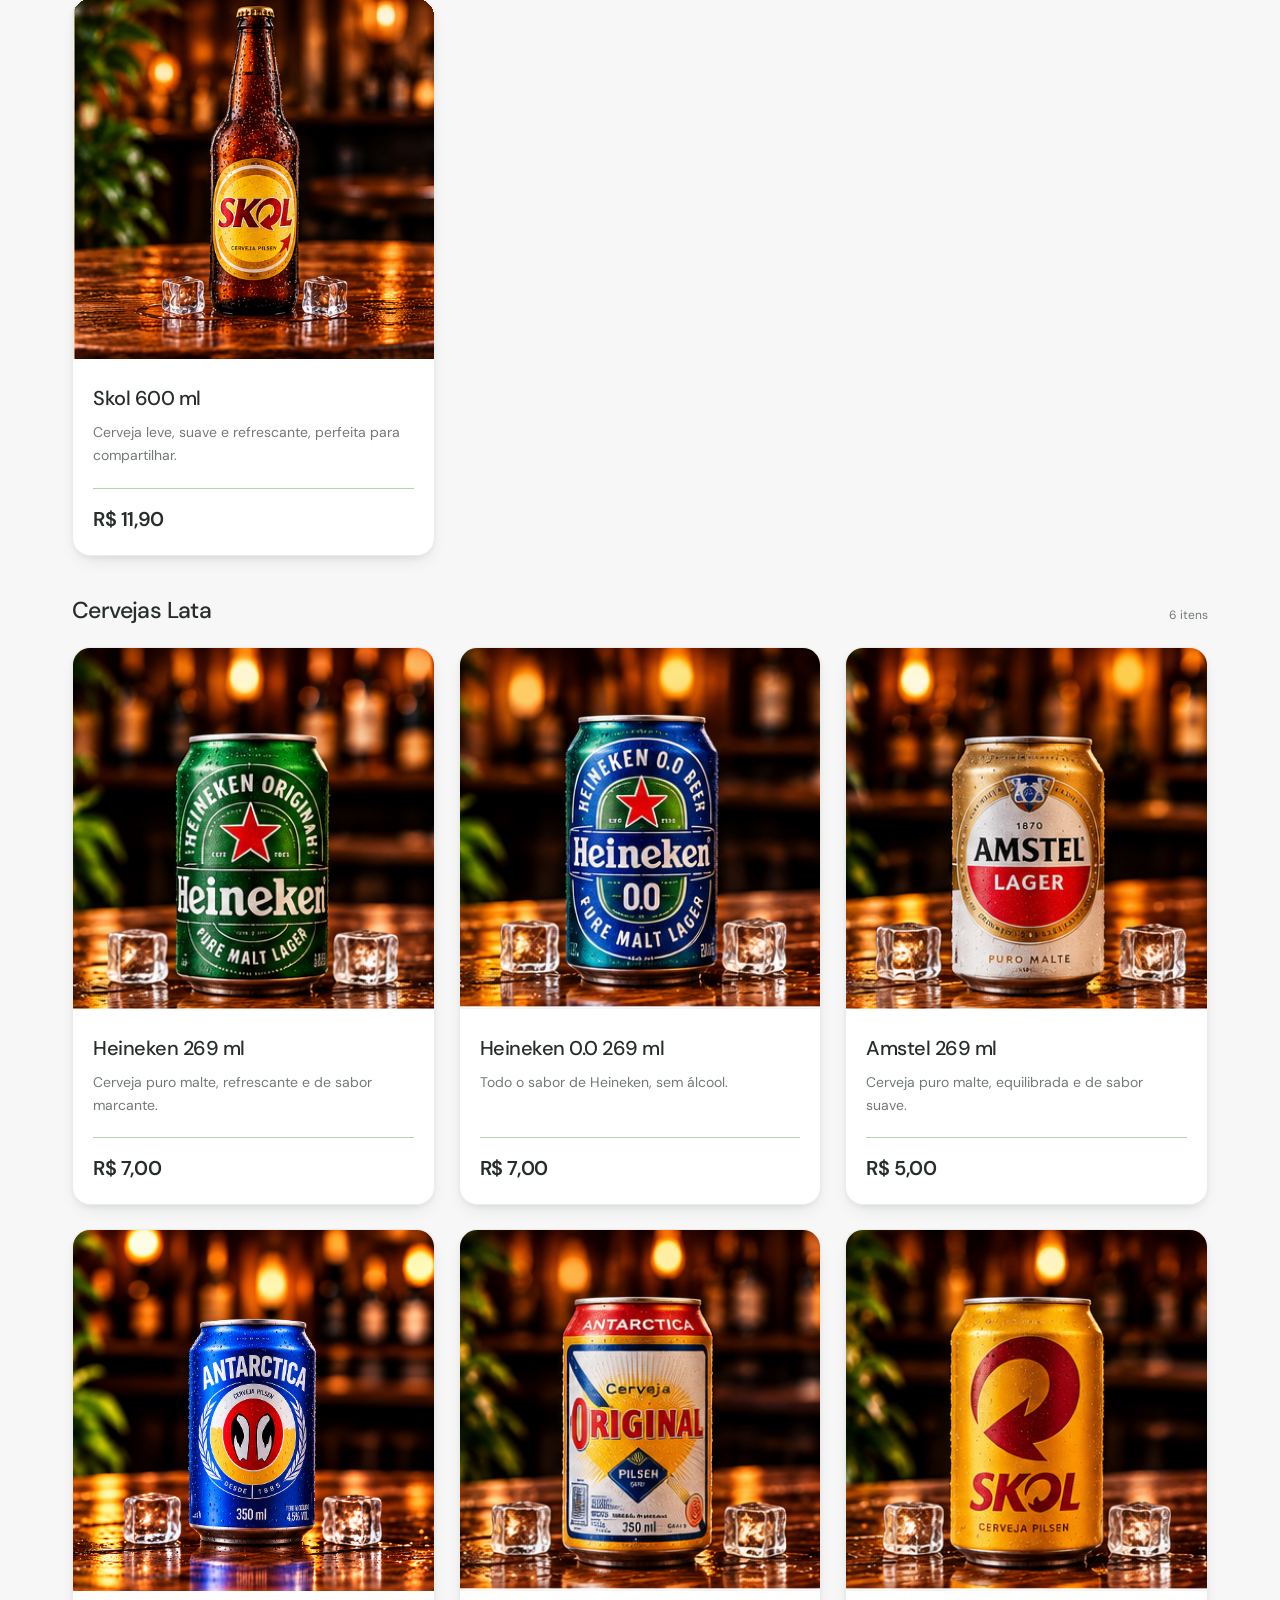
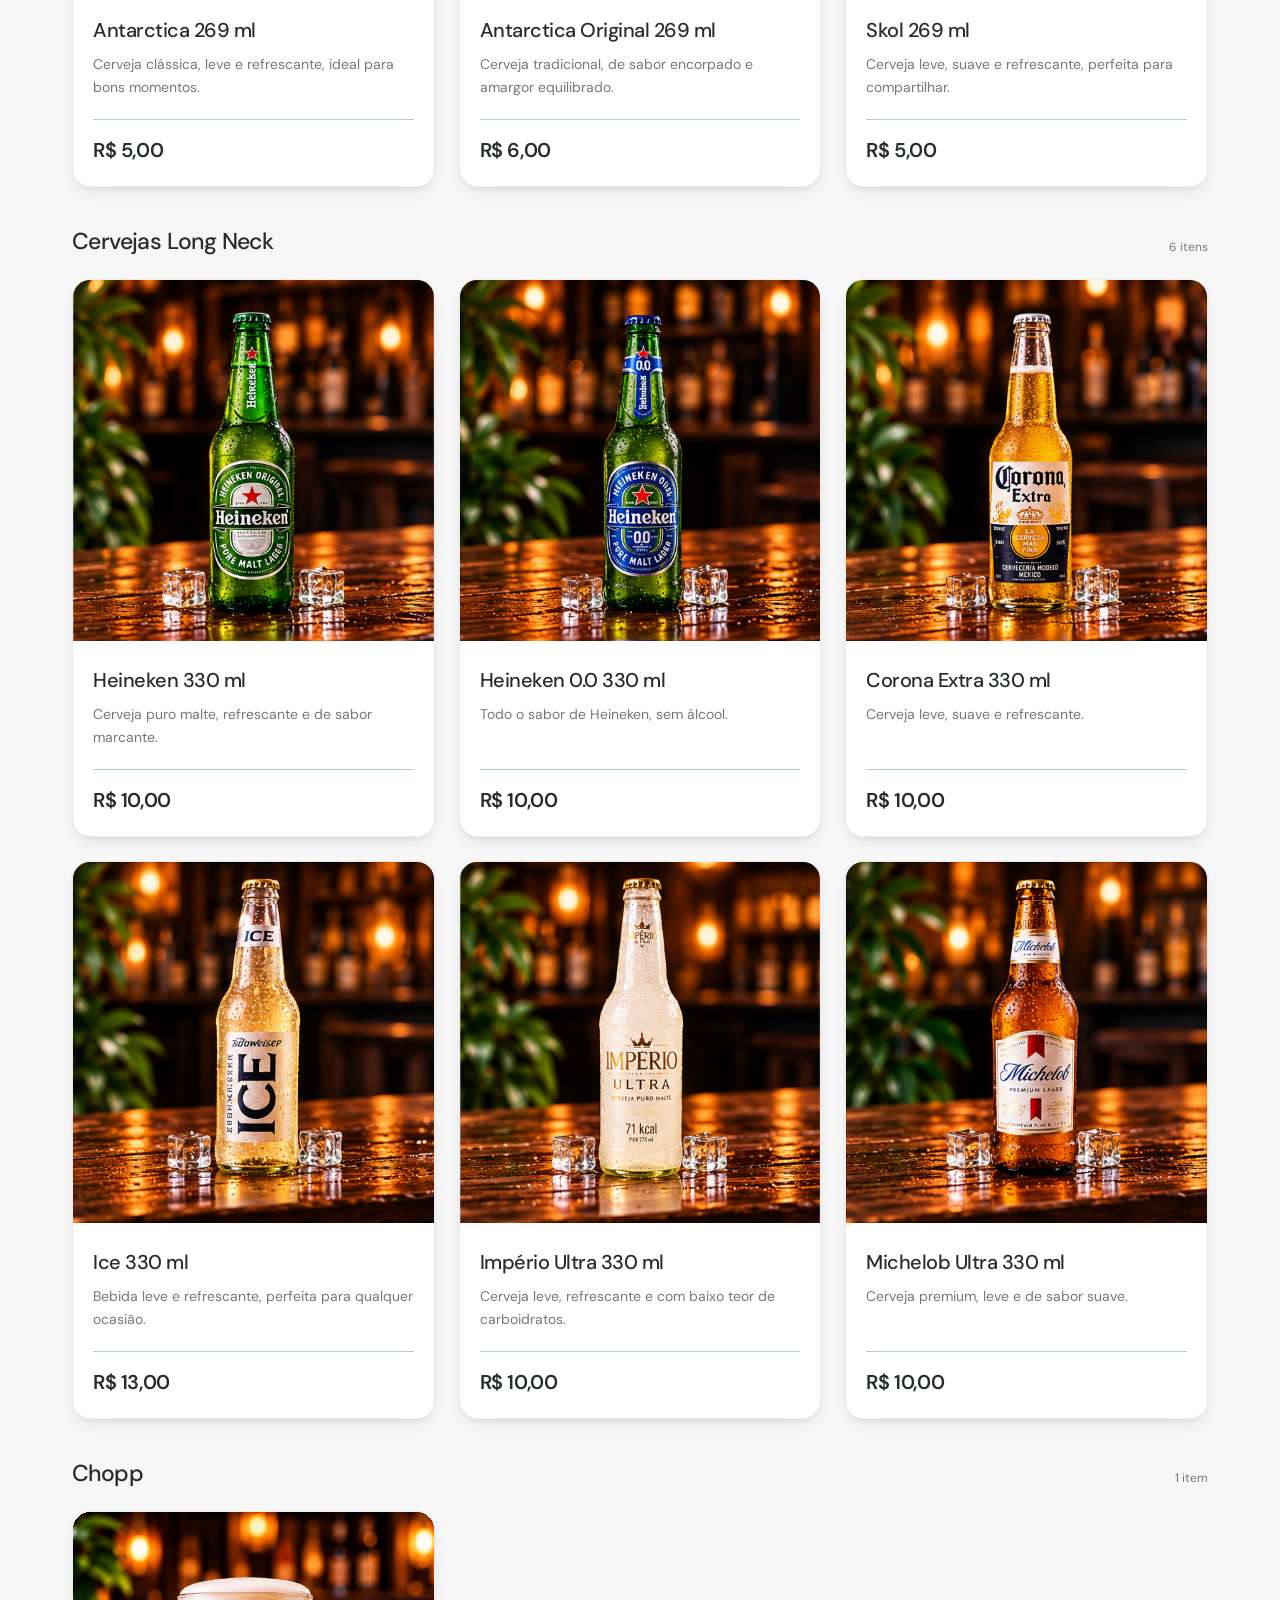
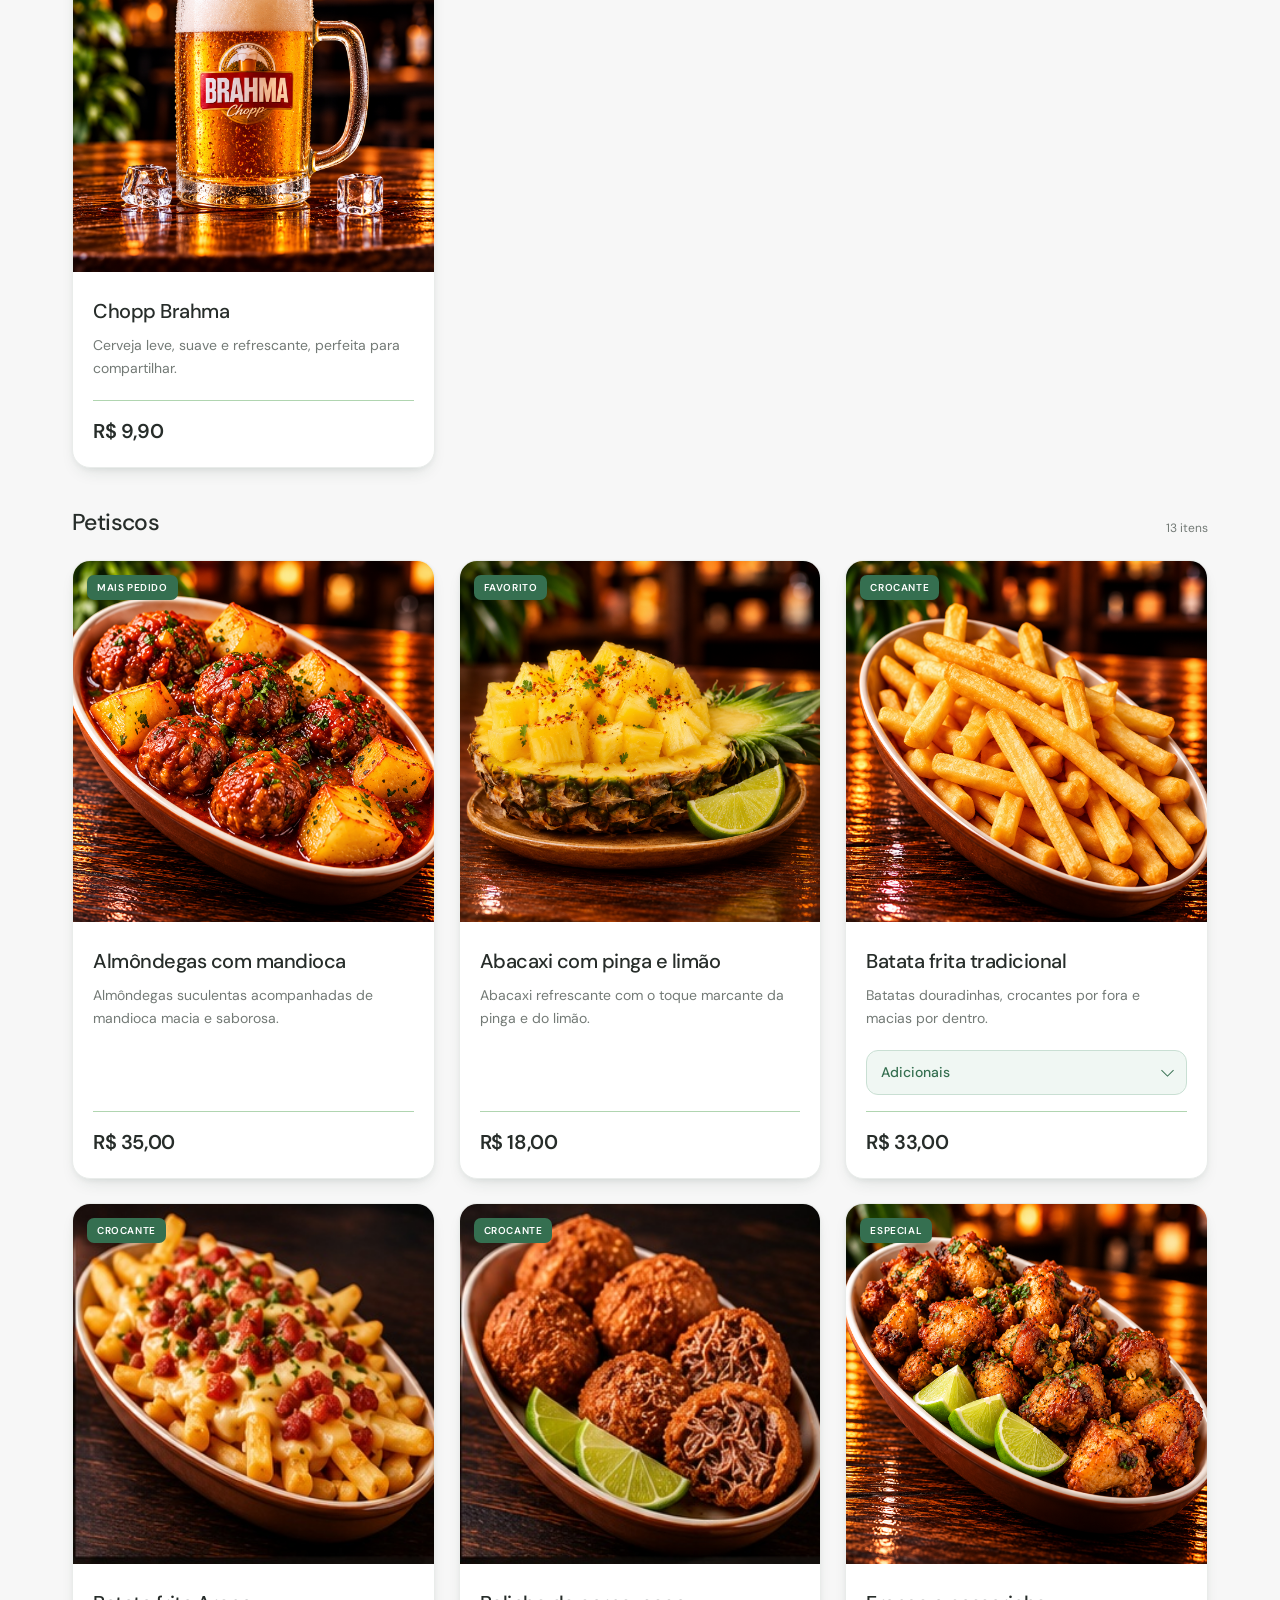
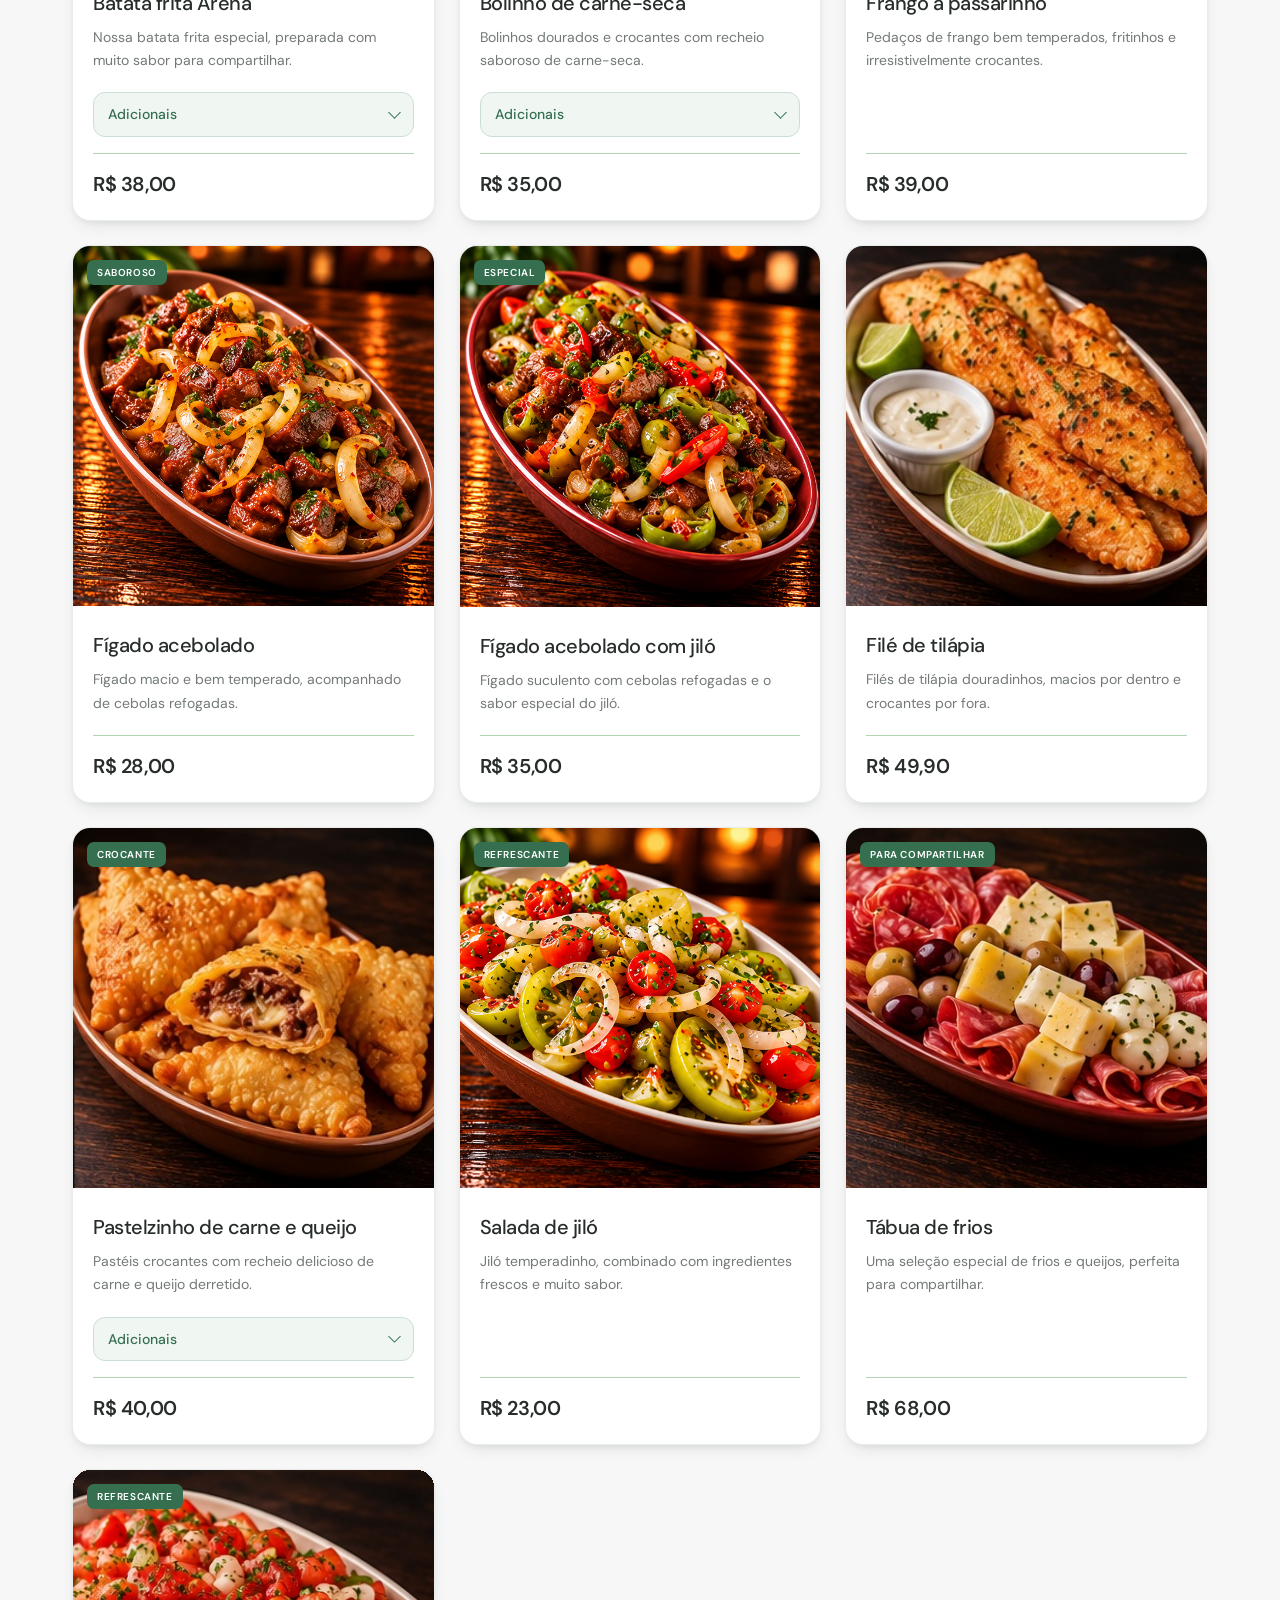
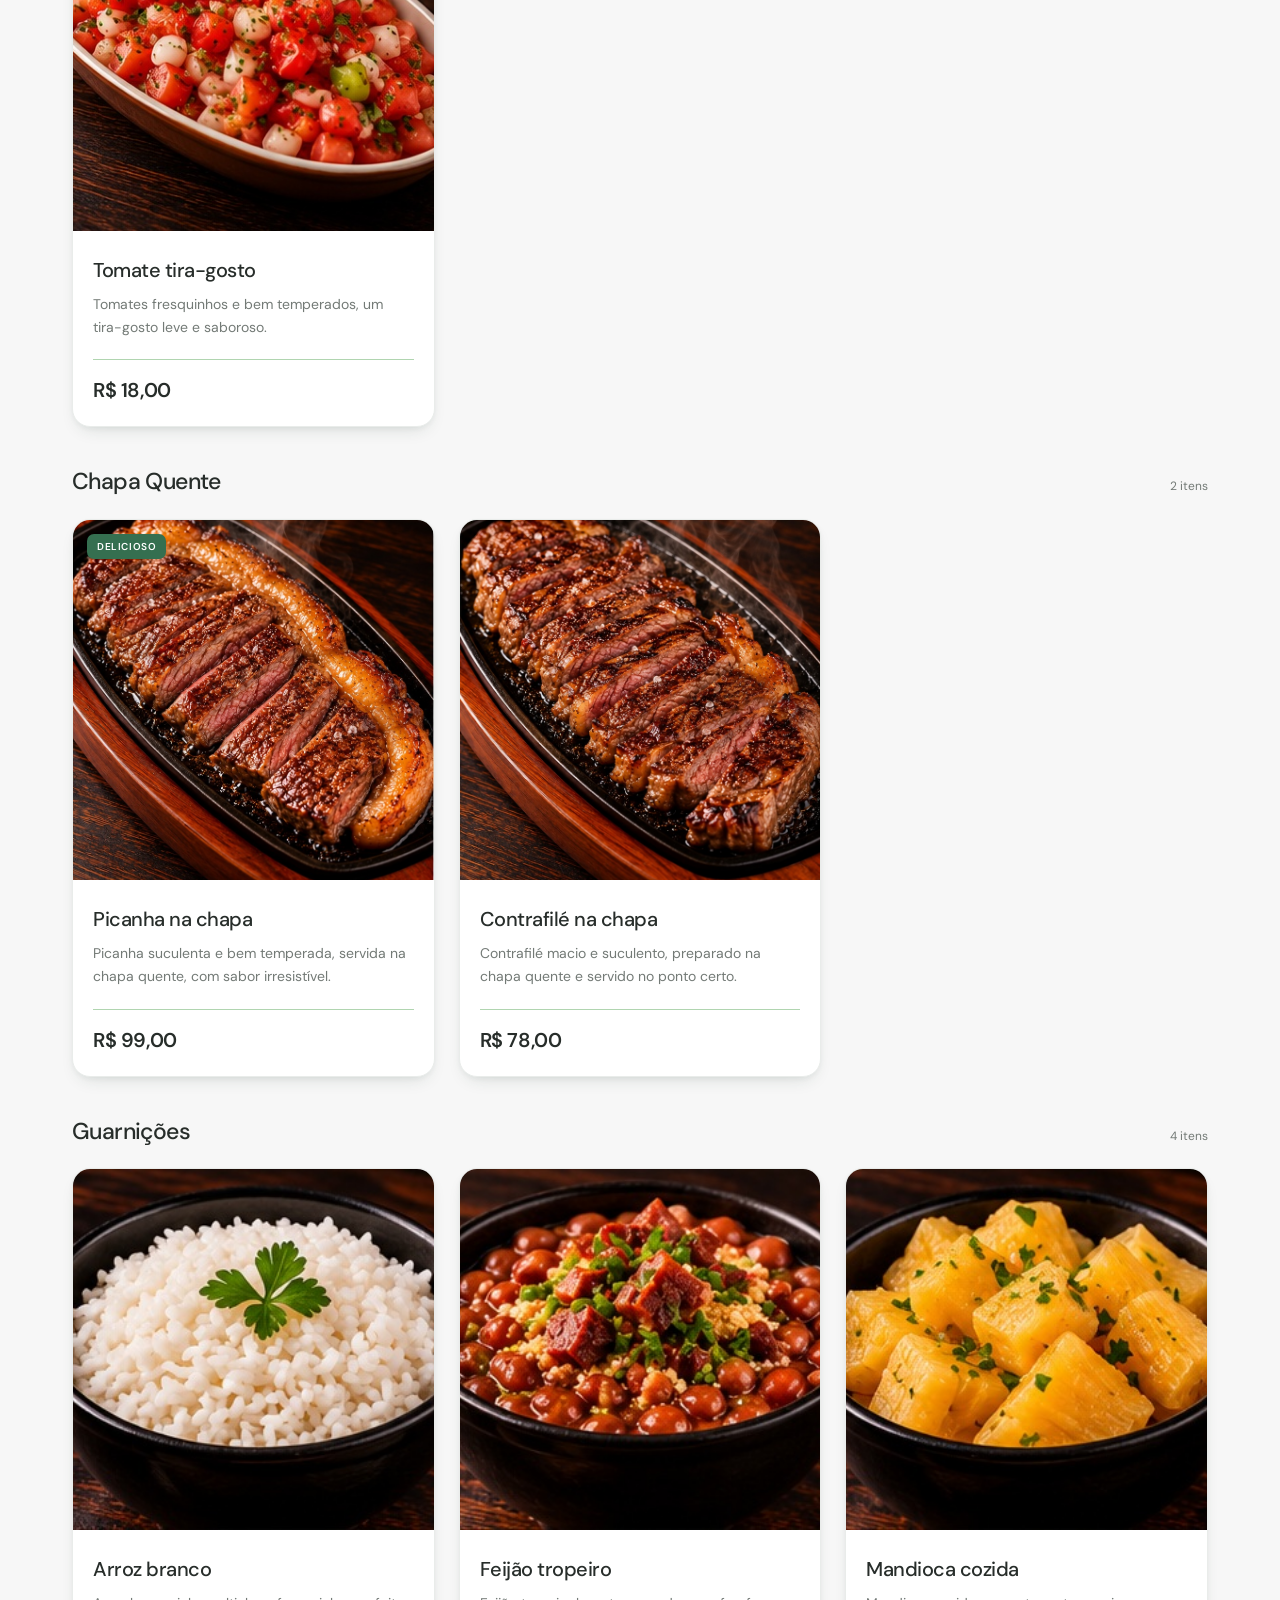
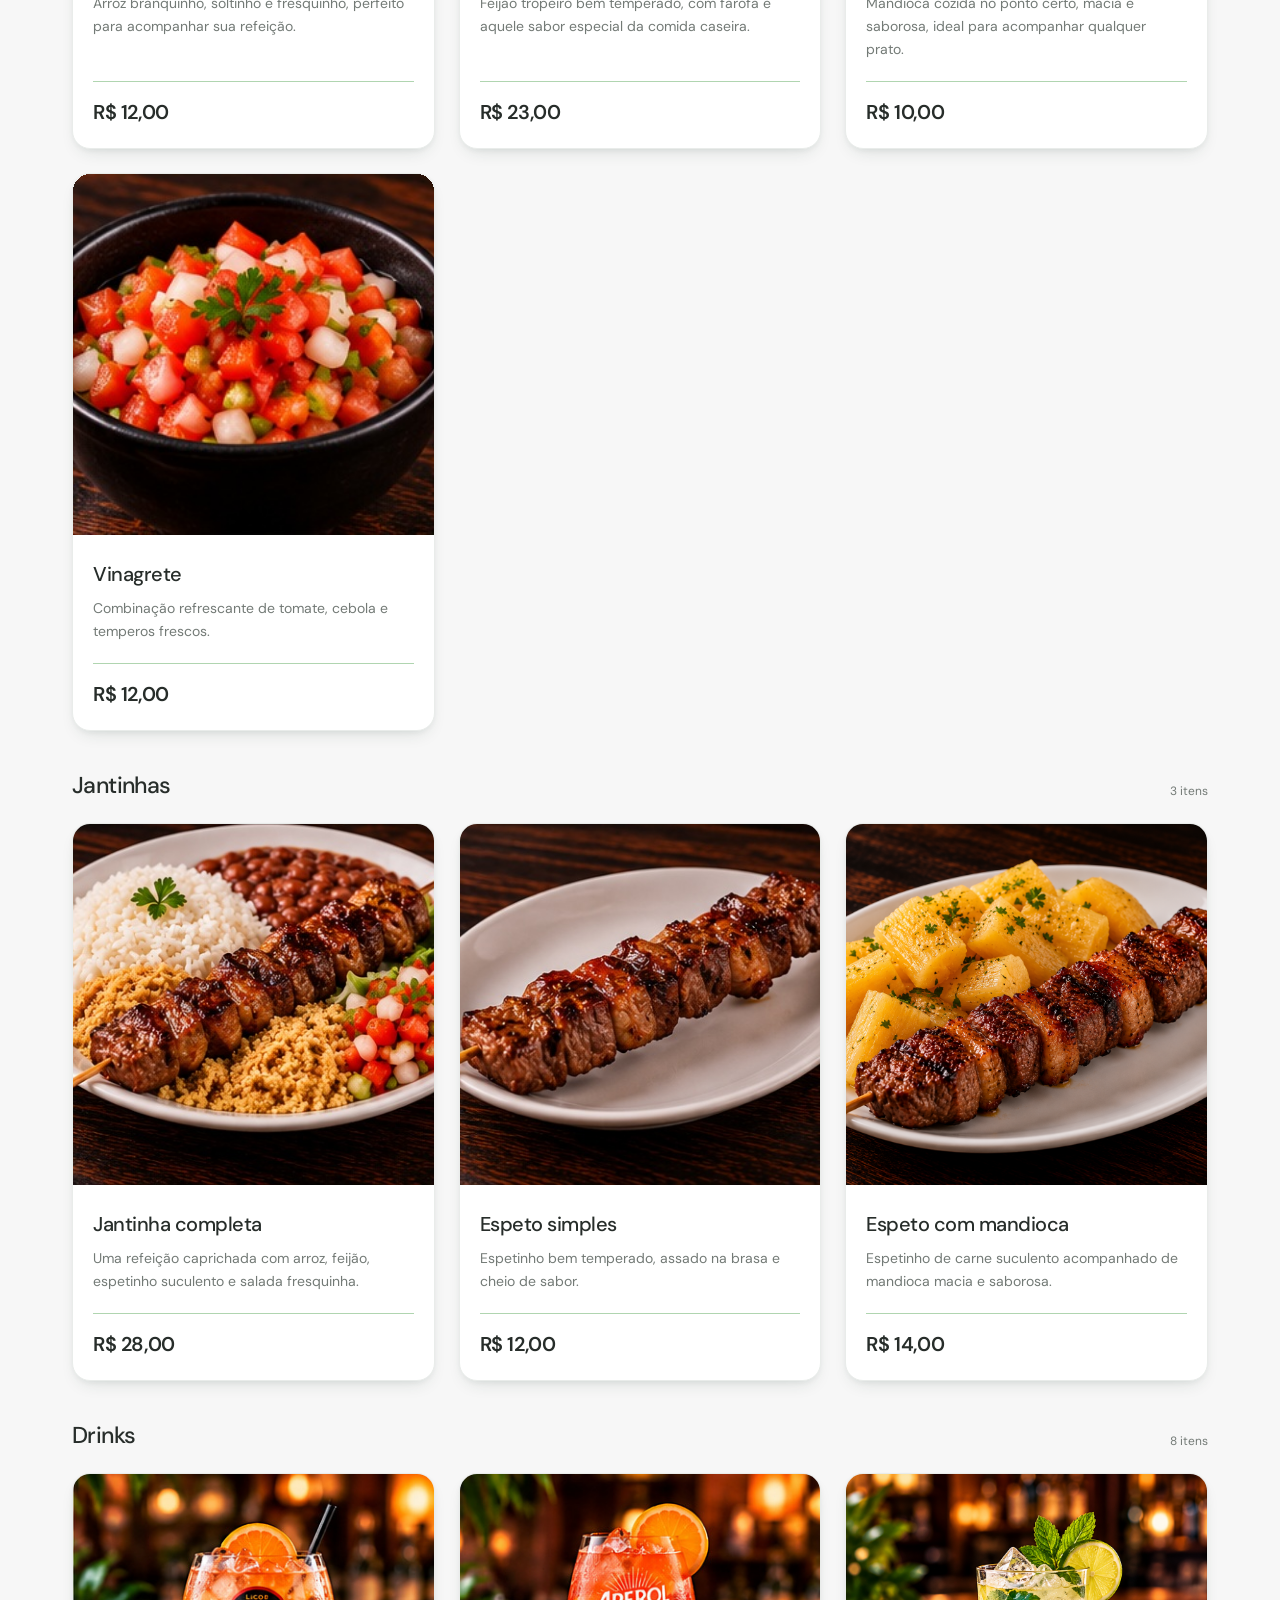
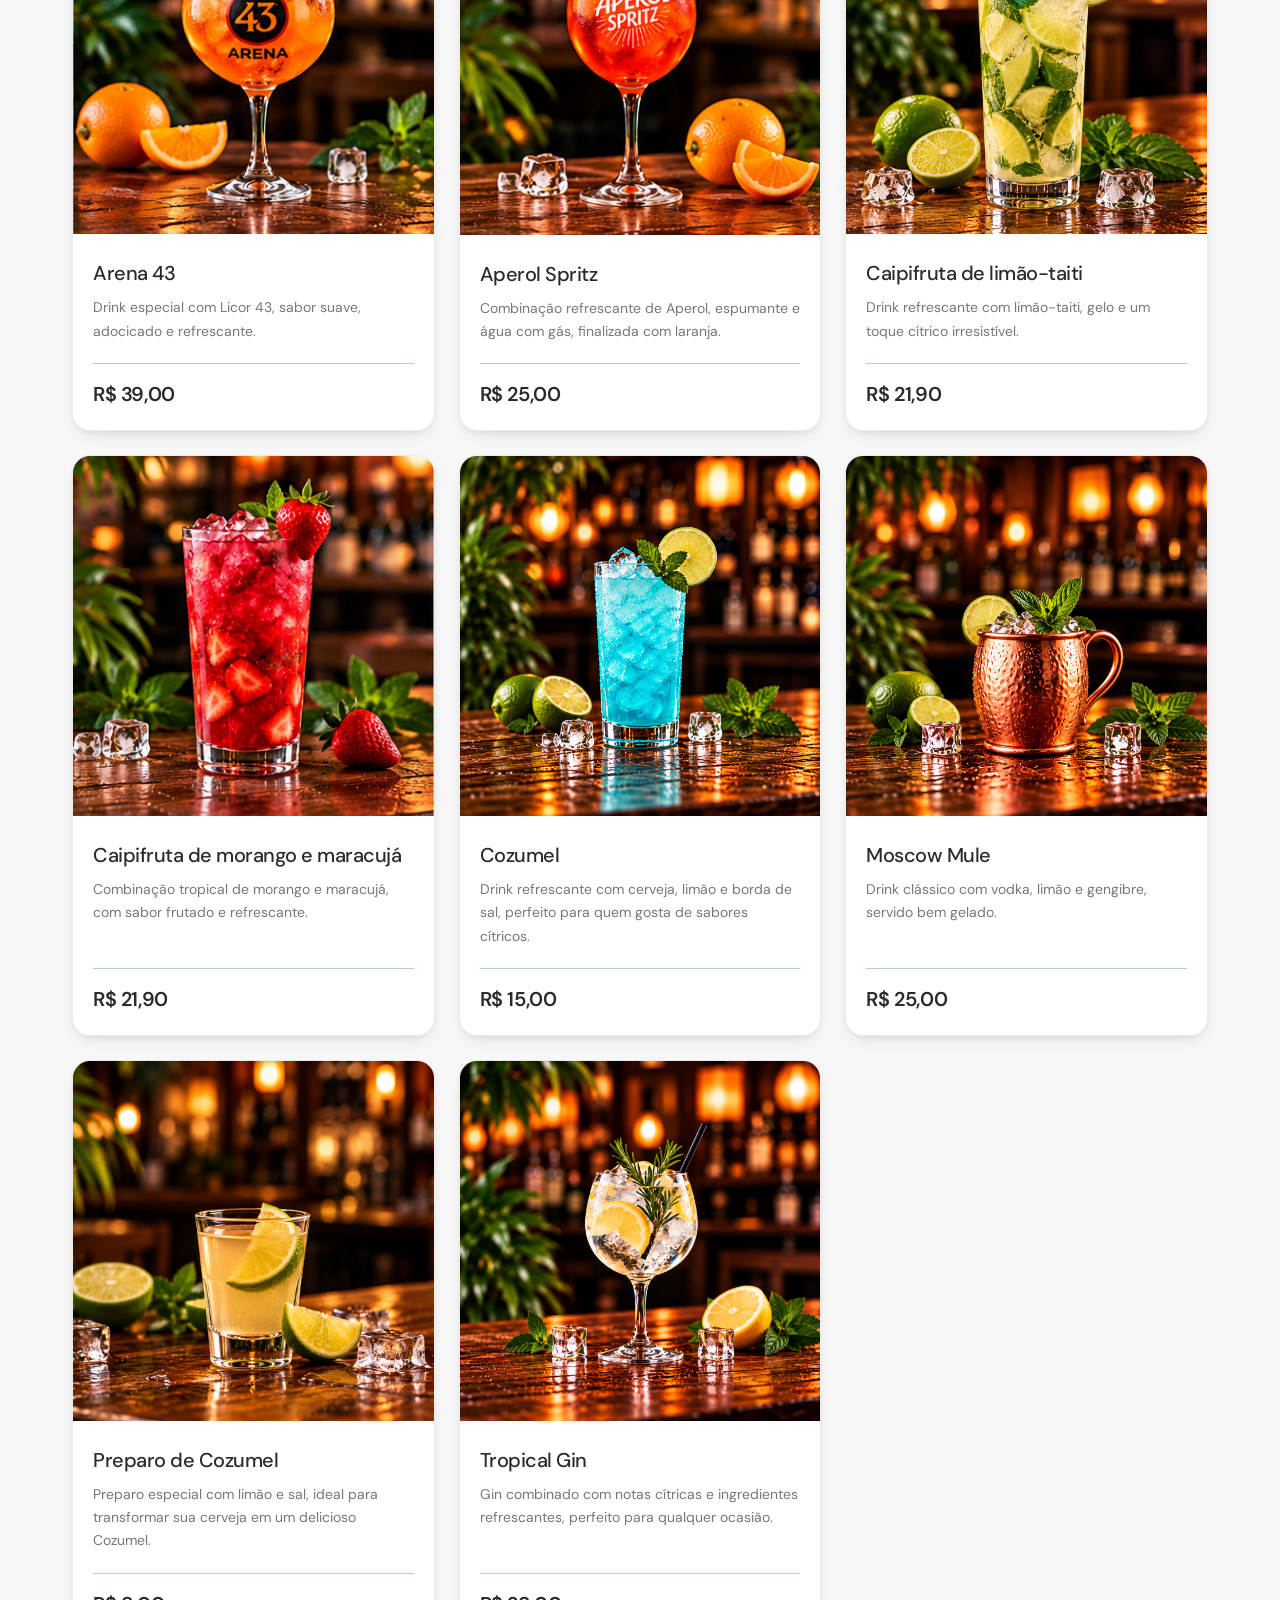
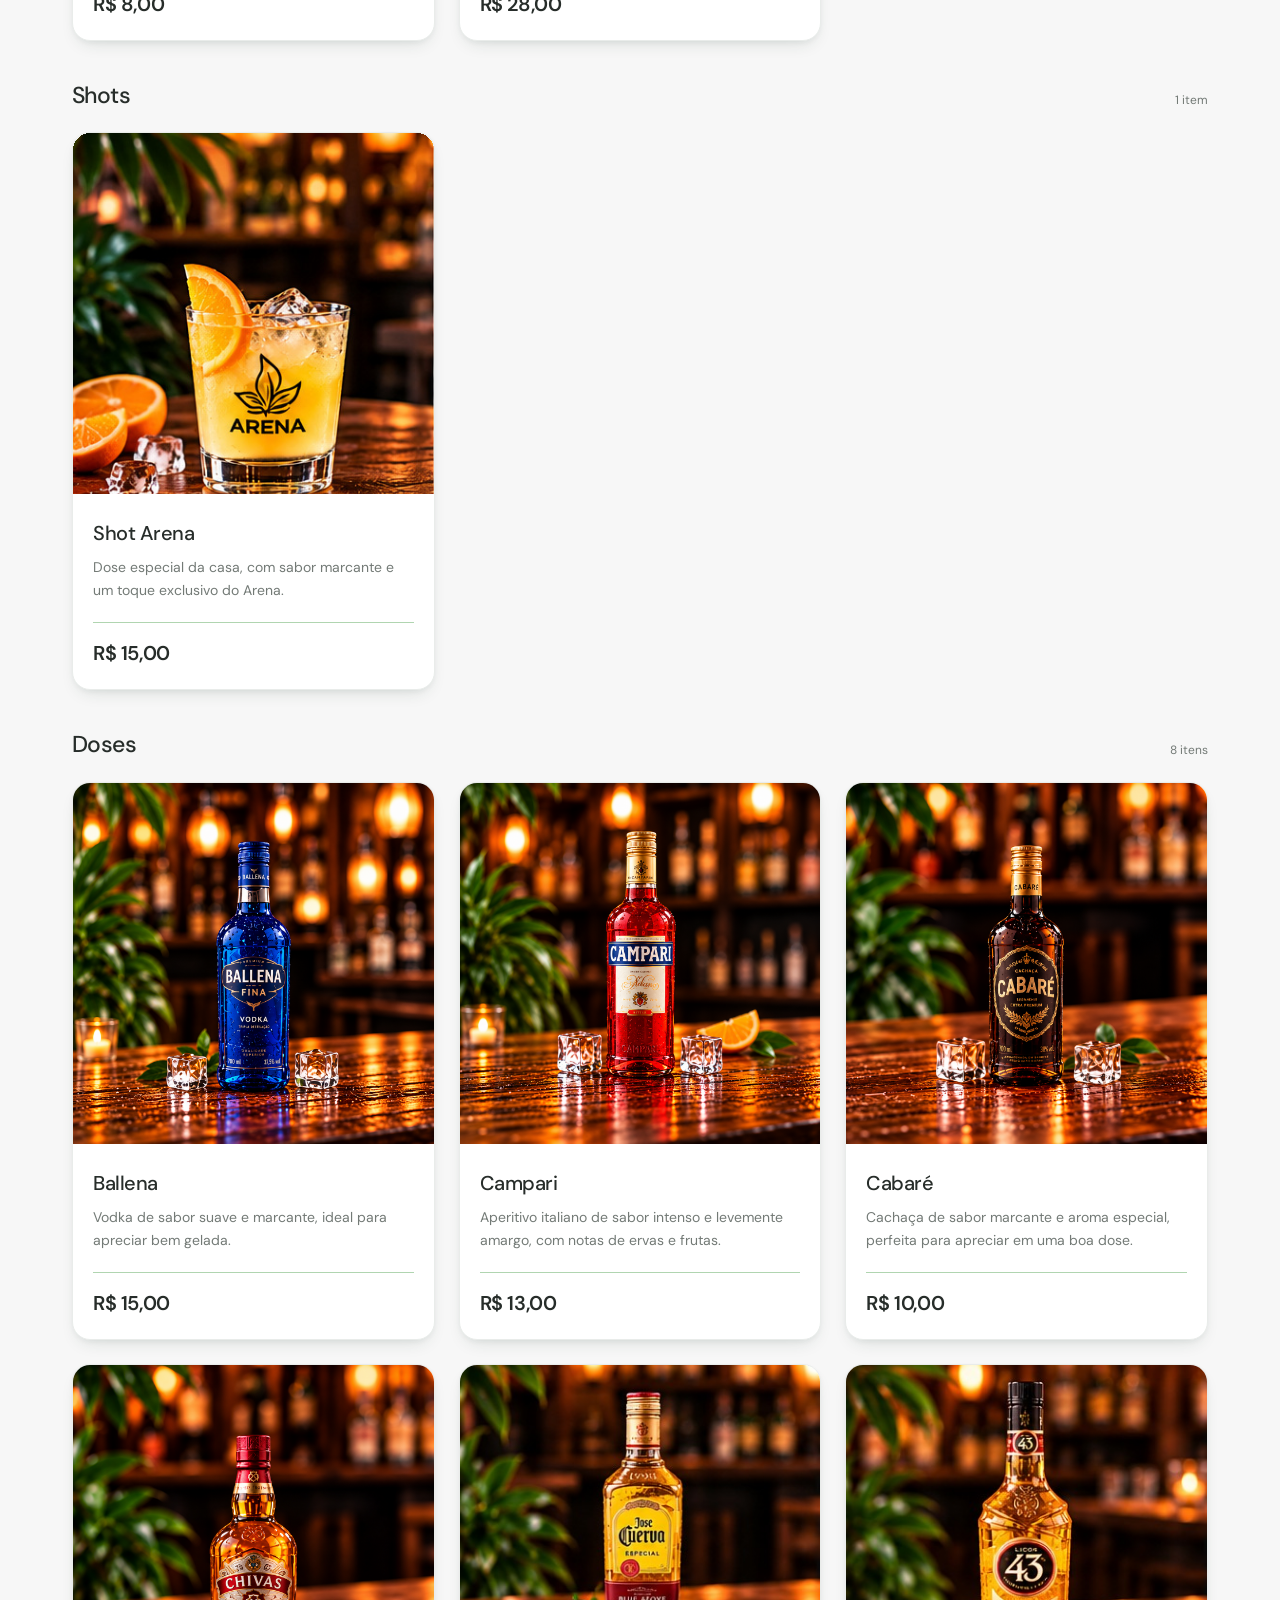
==== commit f04f463a: "first commit" ====
--- a/index.html
+++ b/index.html
@@ -4,18 +4,21 @@
 <head>
   <meta charset="UTF-8" />
   <meta name="viewport" content="width=device-width, initial-scale=1, viewport-fit=cover" />
-  <meta name="theme-color" content="#f7f7f7" />
-  <meta name="description" content="Neste fim de semana, o Buriti Arena terá um cardápio especial. Confira as opções no cardápio físico disponível na sua mesa." />
+  <meta name="theme-color" content="#ffffff" />
+  <meta name="description" content="Conheça o cardápio digital do Buriti Arena. Drinks, porções e muito mais." />
   <title>Cardápio | Buriti Arena</title>
   <link rel="preconnect" href="https://fonts.googleapis.com" />
   <link rel="preconnect" href="https://fonts.gstatic.com" crossorigin />
   <link href="https://fonts.googleapis.com/css2?family=DM+Sans:wght@400;500;600;700&display=swap" rel="stylesheet" />
   <link rel="stylesheet" href="style.css" />
+  <script src="produtos.js" defer></script>
+  <script src="banners.js" defer></script>
   <script src="config.js" defer></script>
   <script src="registro-acesso.js" defer></script>
+  <script src="script.js" defer></script>
 </head>
 
-<body class="notice-page">
+<body>
   <header class="topbar">
     <a href="#inicio" class="brand" aria-label="Voltar ao início"><img src="logo.png"
         alt="Logo Buriti Arena" /><span><strong>Buriti Arena</strong><small>O seu lugar é aqui</small></span></a>
@@ -27,28 +30,38 @@
         <circle cx="17.5" cy="6.5" r="1" fill="currentColor" stroke="none" />
       </svg><span>Instagram</span></a>
   </header>
-  <main class="notice-main" id="inicio">
-    <section class="notice-card" aria-labelledby="notice-title">
-      <div class="notice-icon" aria-hidden="true">
-        <svg viewBox="0 0 64 64" fill="none" stroke="currentColor" stroke-width="2" stroke-linecap="round" stroke-linejoin="round">
-          <path d="M32 17c-7-5-15-6-23-4v32c8-2 16-1 23 4 7-5 15-6 23-4V13c-8-2-16-1-23 4Z" />
-          <path d="M32 17v32M16 22c3 0 6 1 9 2M16 29c3 0 6 1 9 2M16 36c3 0 6 1 9 2M39 24c3-1 6-2 9-2M39 31c3-1 6-2 9-2M39 38c3-1 6-2 9-2M5 55h54" />
-        </svg>
+  <main id="inicio">
+    <section class="menu-section" id="cardapio" aria-label="Cardápio Buriti Arena">
+      <div id="banner-carousel" aria-label="Banners do cardápio"></div>
+      <div class="menu-controls">
+        <div class="search-wrap"><svg viewBox="0 0 24 24" fill="none" stroke="currentColor" stroke-width="2">
+            <circle cx="10.8" cy="10.8" r="6.8" />
+            <path d="m16 16 5 5" />
+          </svg><input id="search" type="search" placeholder="O que deu vontade de comer?" autocomplete="off"
+            aria-label="Buscar produtos" /></div>
+        <nav class="categories" id="categories" aria-label="Categorias do cardápio"></nav>
       </div>
-      <p class="notice-eyebrow">Bem-vindo ao Buriti Arena</p>
-      <h1 id="notice-title">Nosso cardápio<br /><span>está na sua mesa.</span></h1>
-      <p class="notice-description">Durante este fim de semana, vamos utilizar um cardápio especial. Confira as opções no cardápio físico disponível na sua mesa.</p>
-      <div class="notice-help">
-        <svg viewBox="0 0 24 24" fill="none" stroke="currentColor" stroke-width="1.8" stroke-linecap="round" stroke-linejoin="round" aria-hidden="true">
-          <path d="M4 16a8 8 0 0 1 16 0M3 16h18M12 8V6M10 6h4M5 20h14" />
-        </svg>
-        <p>Se precisar de ajuda, é só chamar nossa equipe.</p>
+      <p class="search-summary" id="search-summary" role="status" hidden></p>
+      <div class="product-sections" id="products" aria-live="polite"></div>
+      <div id="empty-state" class="empty-state" hidden>
+        <h3>Nada por aqui...</h3>
+        <p>Experimente outro termo ou escolha uma categoria diferente.</p><button id="reset-filters">Ver todo o
+          cardápio</button>
       </div>
-      <p class="notice-signoff">Fique à vontade e aproveite!</p>
     </section>
   </main>
-  <footer class="notice-footer">
-    <p class="notice-location">Buriti Arena <span aria-hidden="true">·</span> Buriti Alegre, GO</p>
+  <footer>
+    <div class="footer-brand"><img src="logo.png" alt="" /><span>Buriti Arena<small>Buriti Alegre · GO</small></span>
+    </div>
+    <a class="footer-instagram" href="https://www.instagram.com/buritiarena/" target="_blank" rel="noopener noreferrer"
+      aria-label="Siga o Buriti Arena no Instagram">
+      <svg viewBox="0 0 24 24" fill="none" stroke="currentColor" stroke-width="1.8" aria-hidden="true">
+        <rect x="3" y="3" width="18" height="18" rx="5" />
+        <circle cx="12" cy="12" r="4" />
+        <circle cx="17.5" cy="6.5" r="1" fill="currentColor" stroke="none" />
+      </svg>
+      Siga no Instagram
+    </a>
     <div class="footer-credits">
       <span>© 2026 Buriti Arena. Todos os direitos reservados.</span>
       <div class="footer-developer">
@@ -72,6 +85,7 @@
           </svg>
           <span>(64) 99999-9687</span>
         </a>
+        <p class="footer-contact-hint">Toque no nome para ver meu Instagram ou no número para conversar no WhatsApp.</p>
       </div>
     </div>
   </footer>
